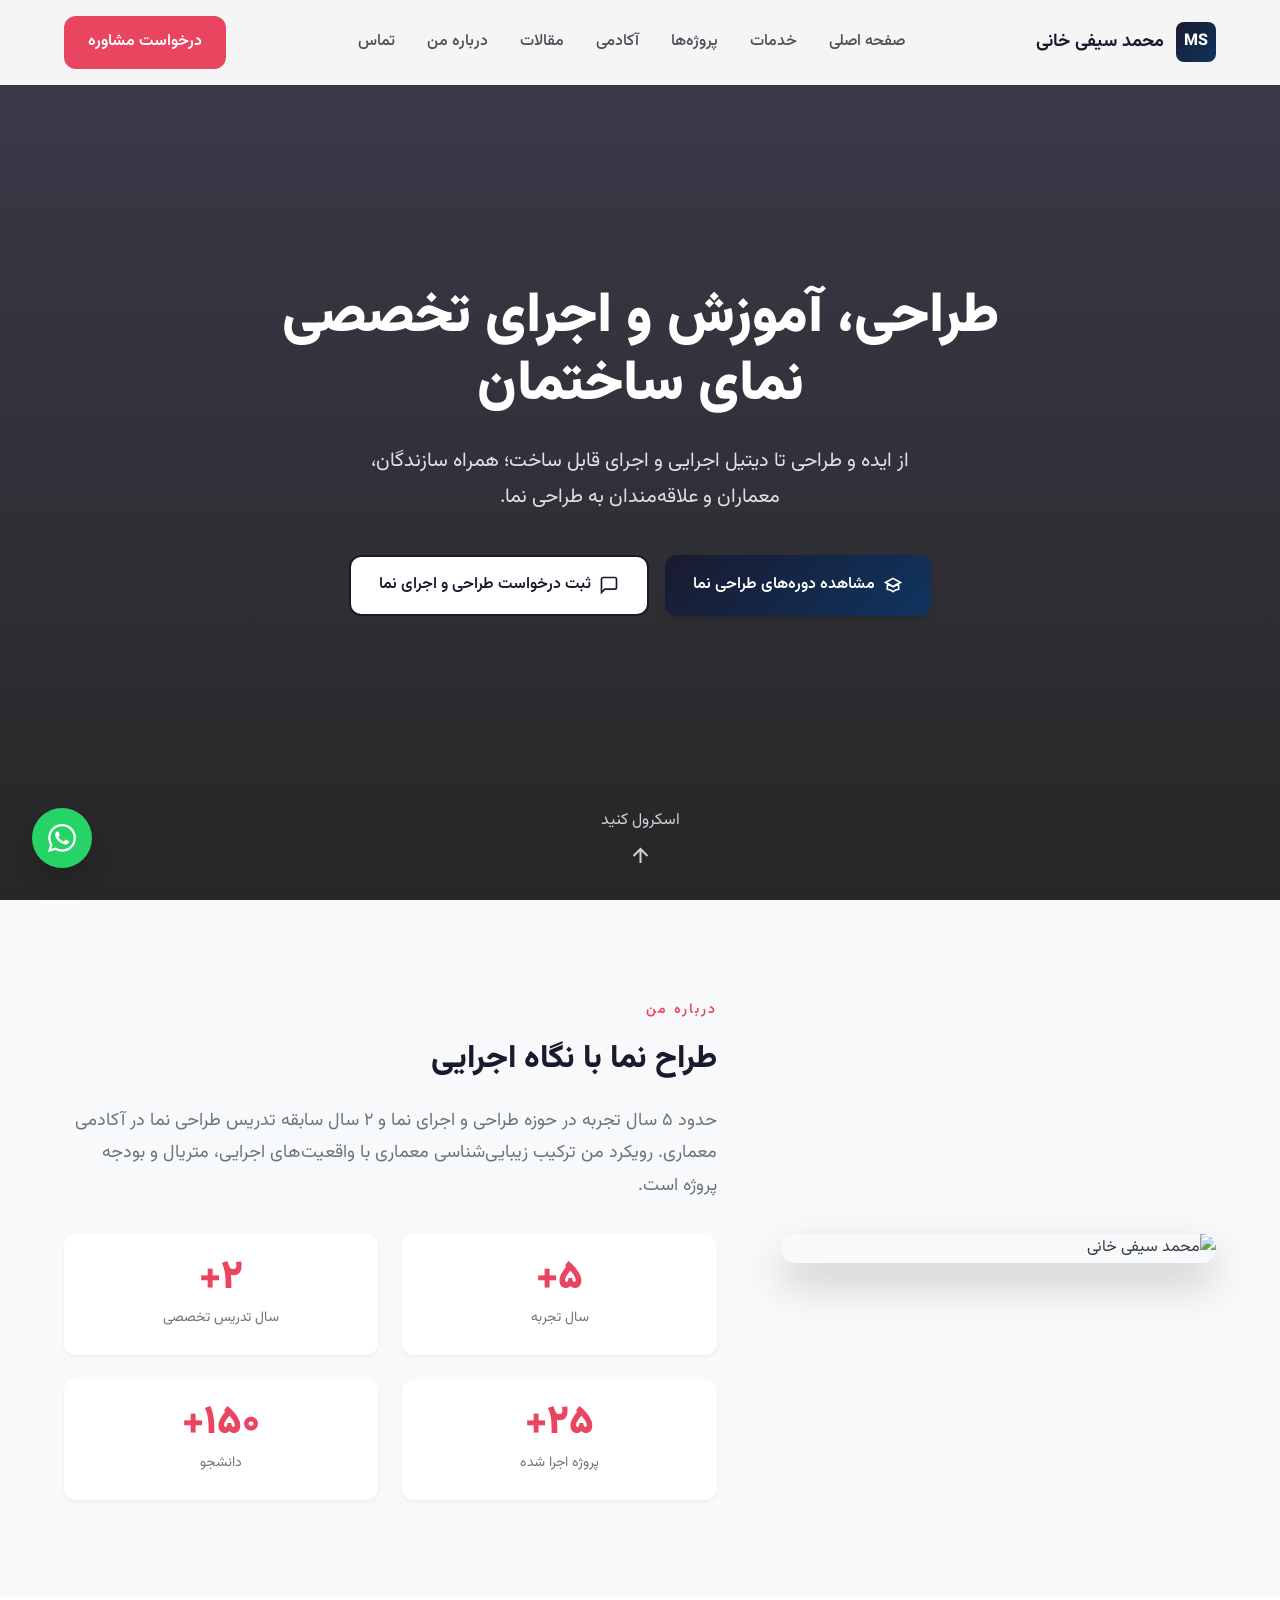
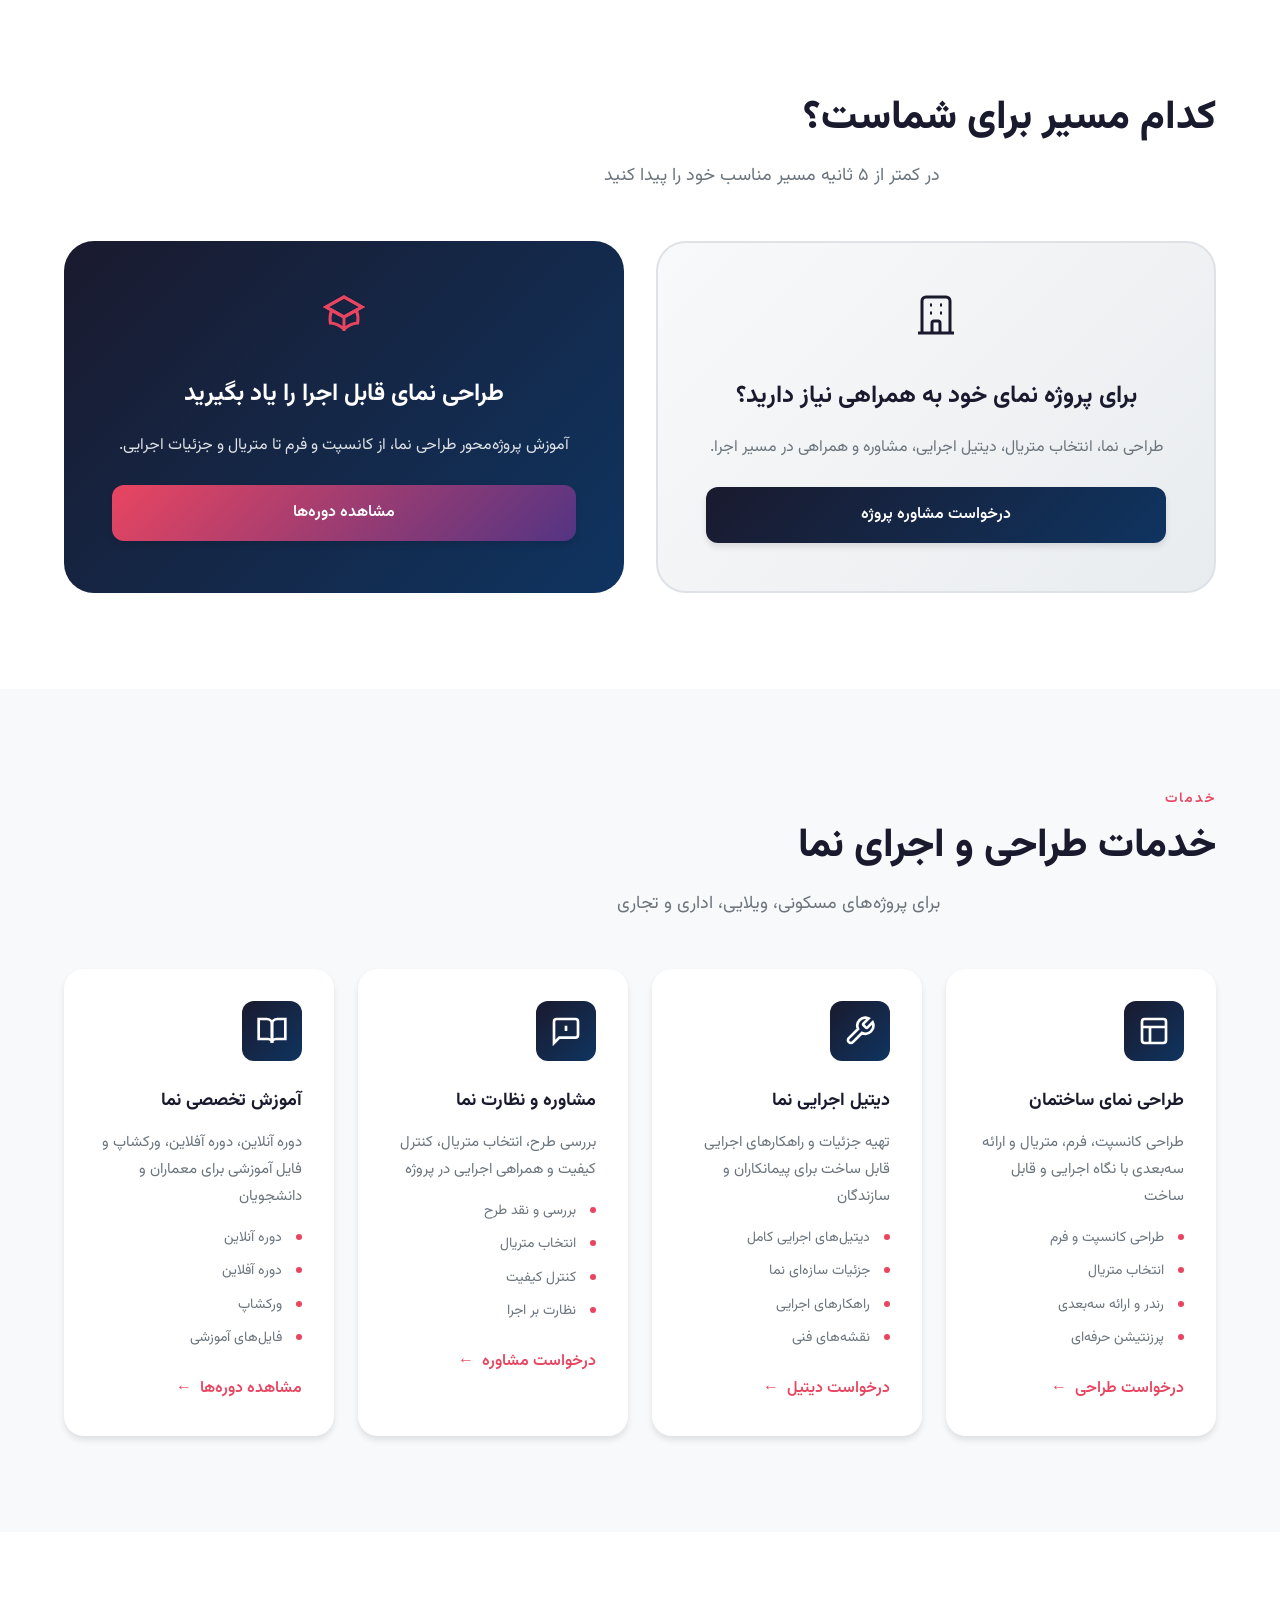
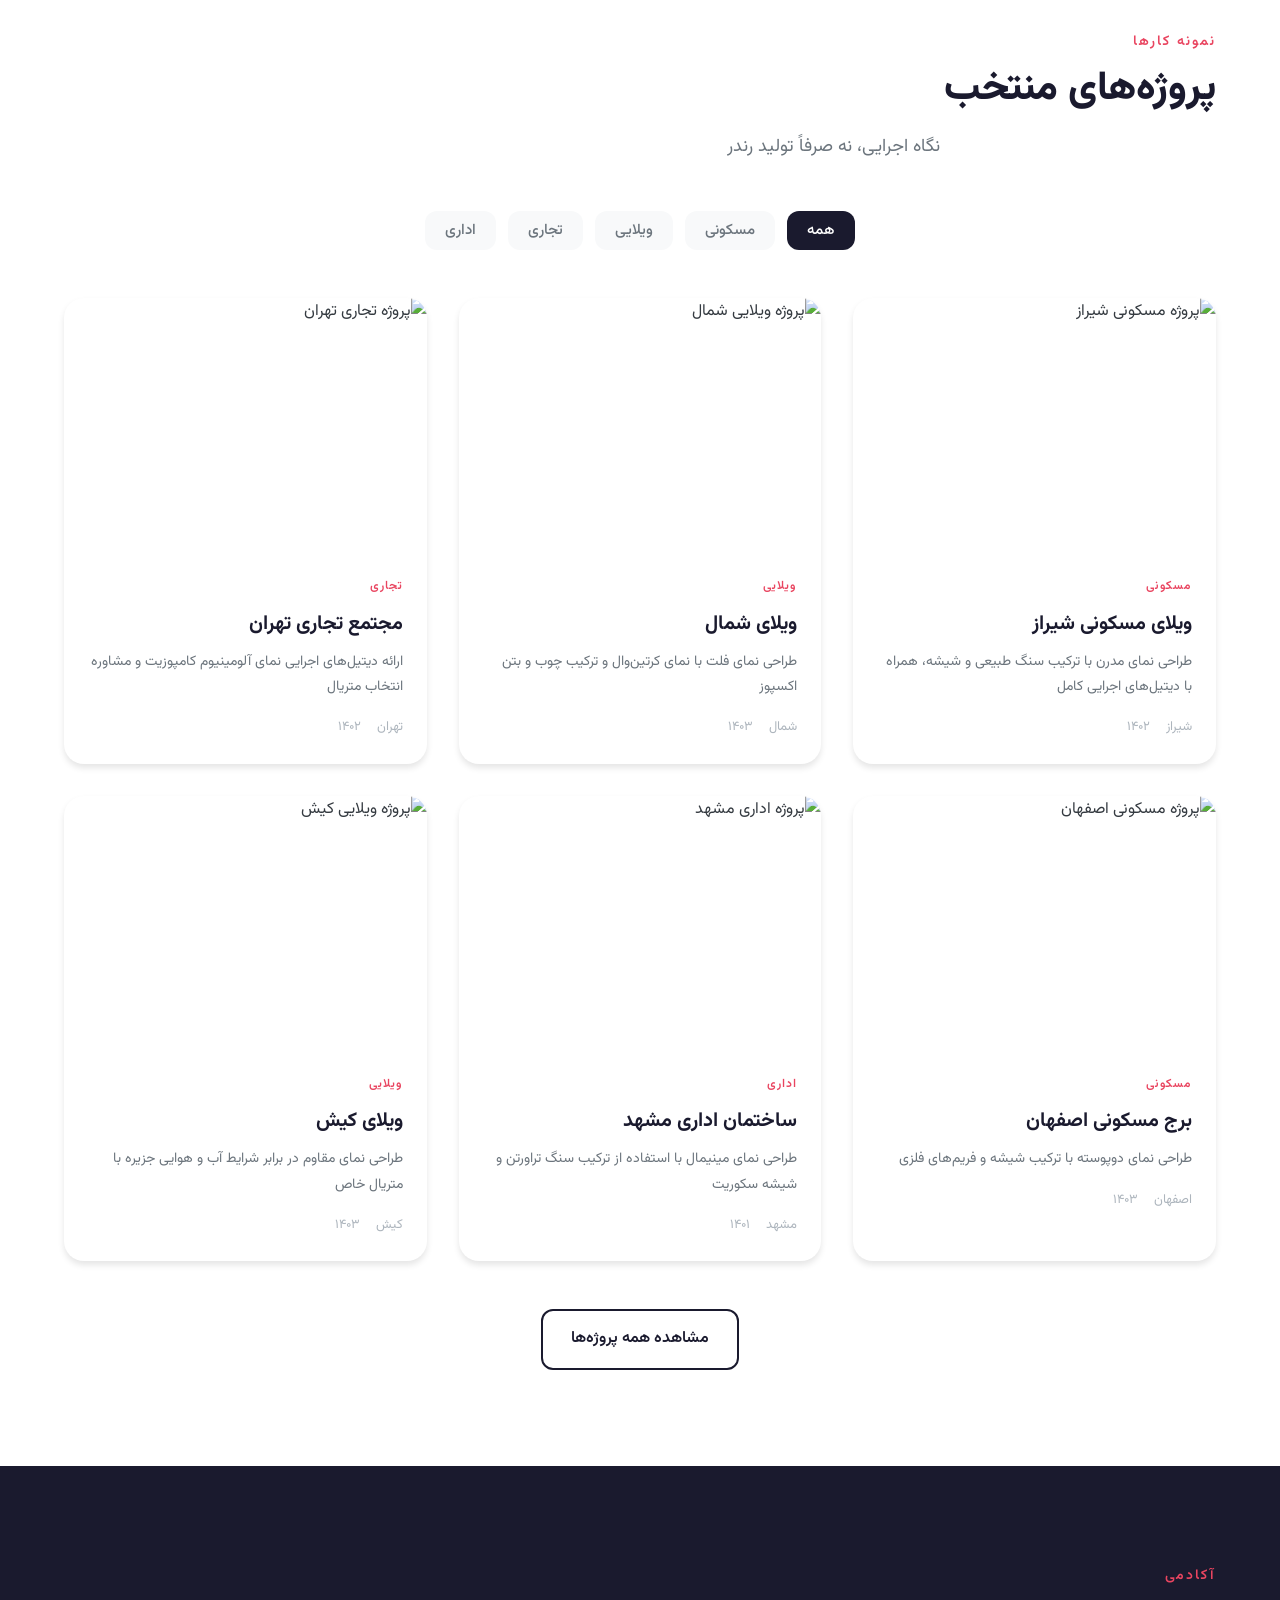
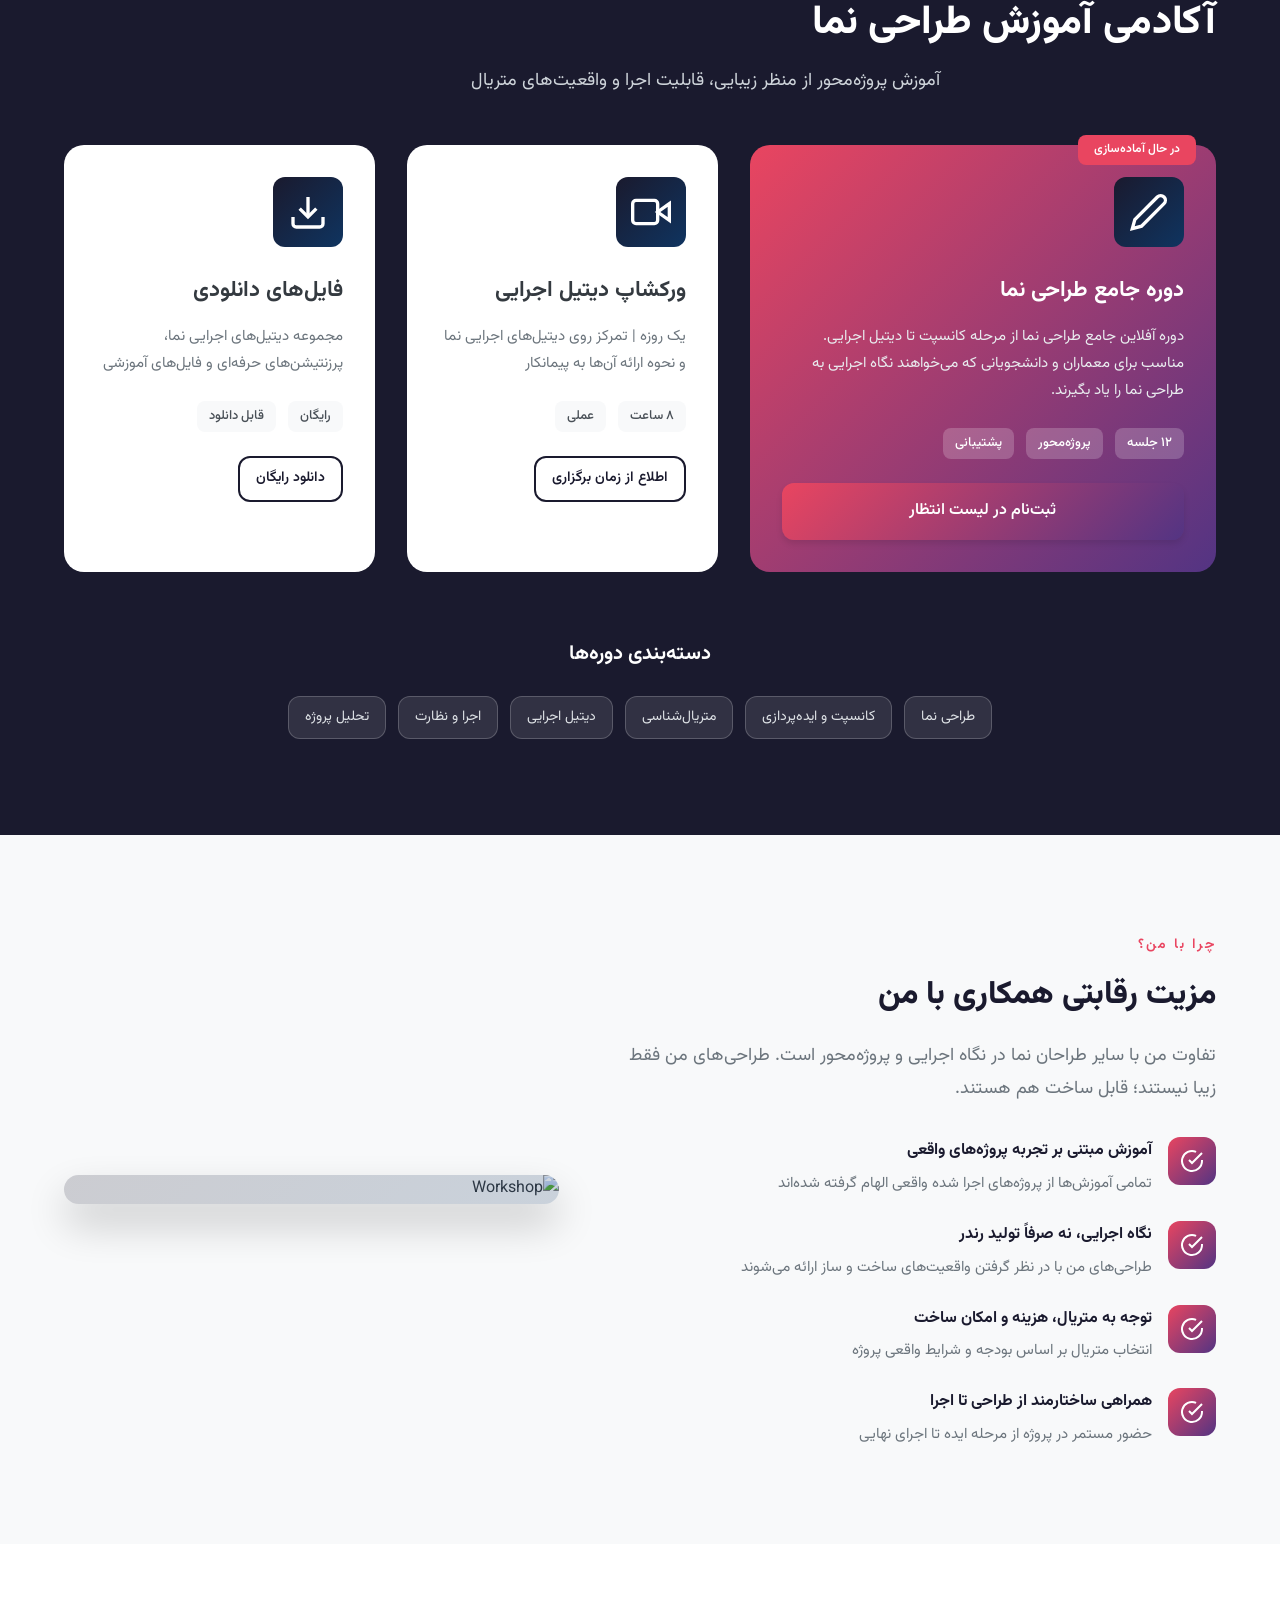
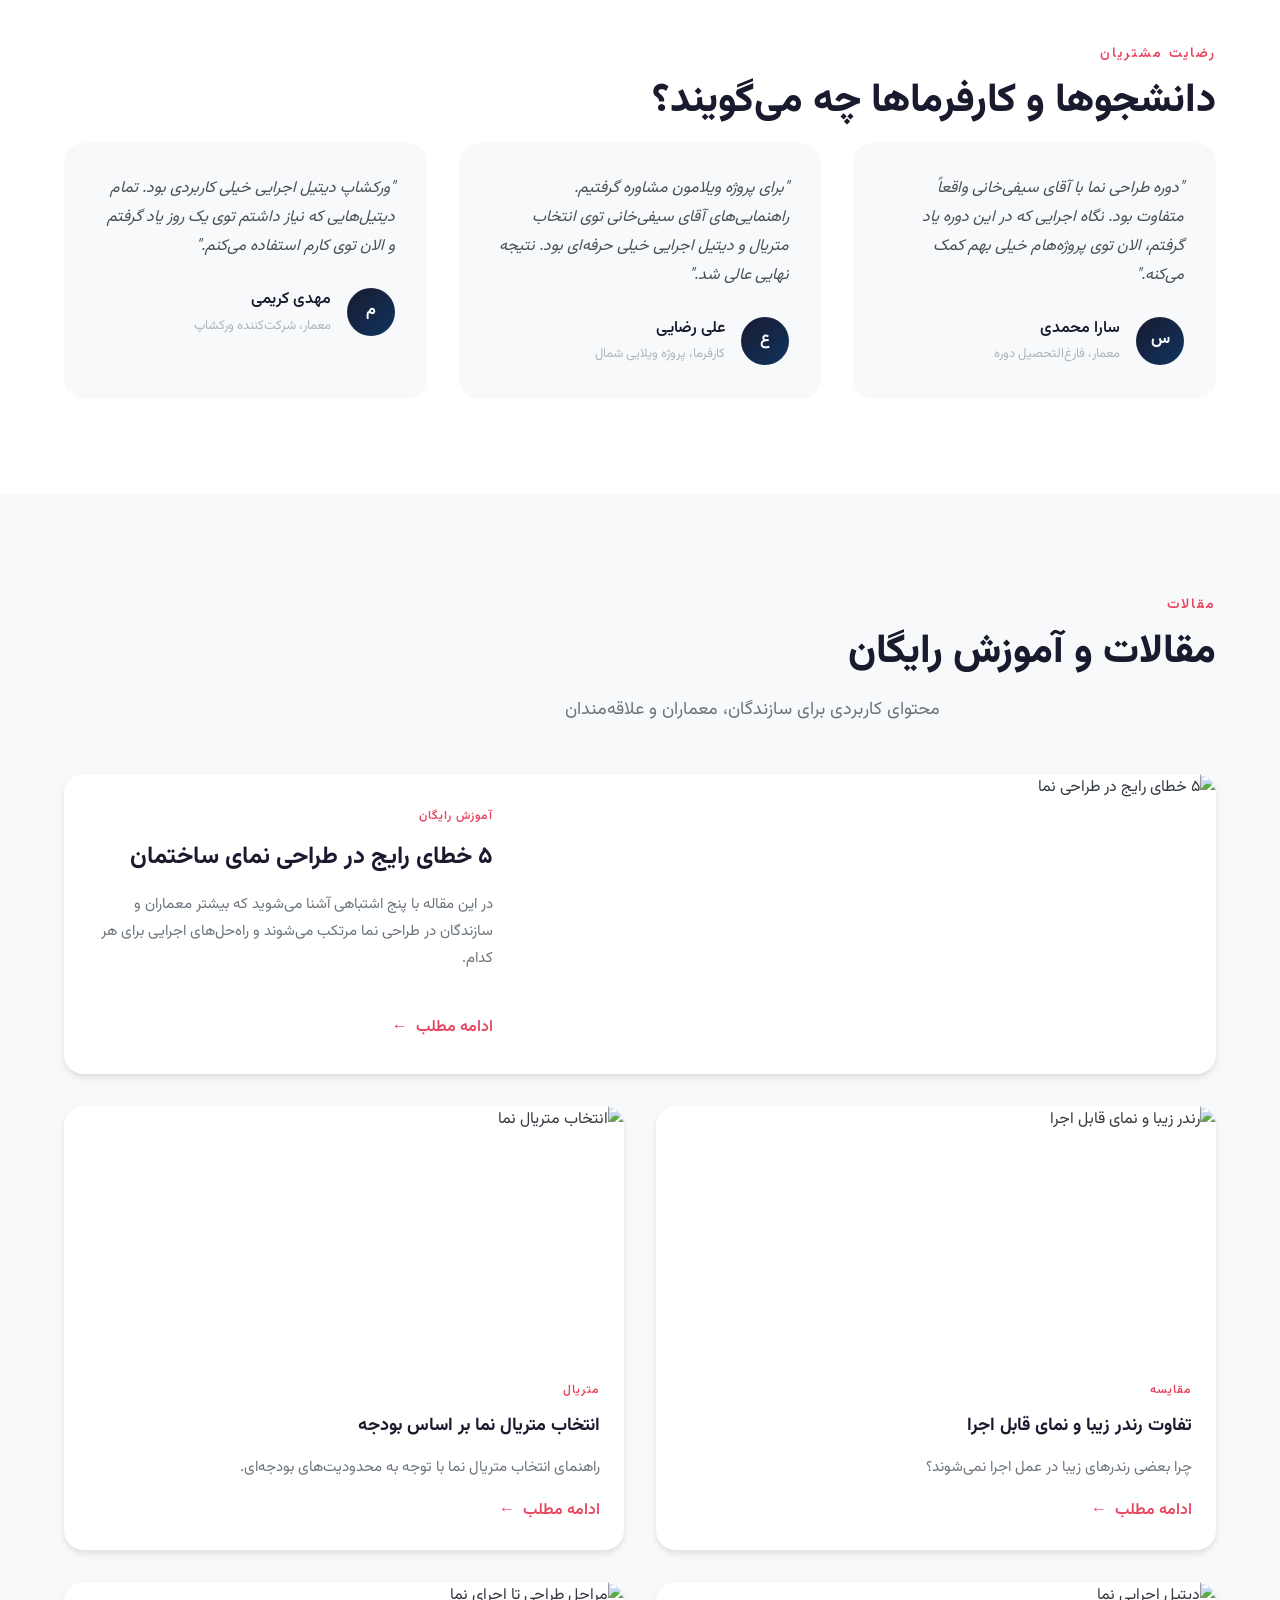
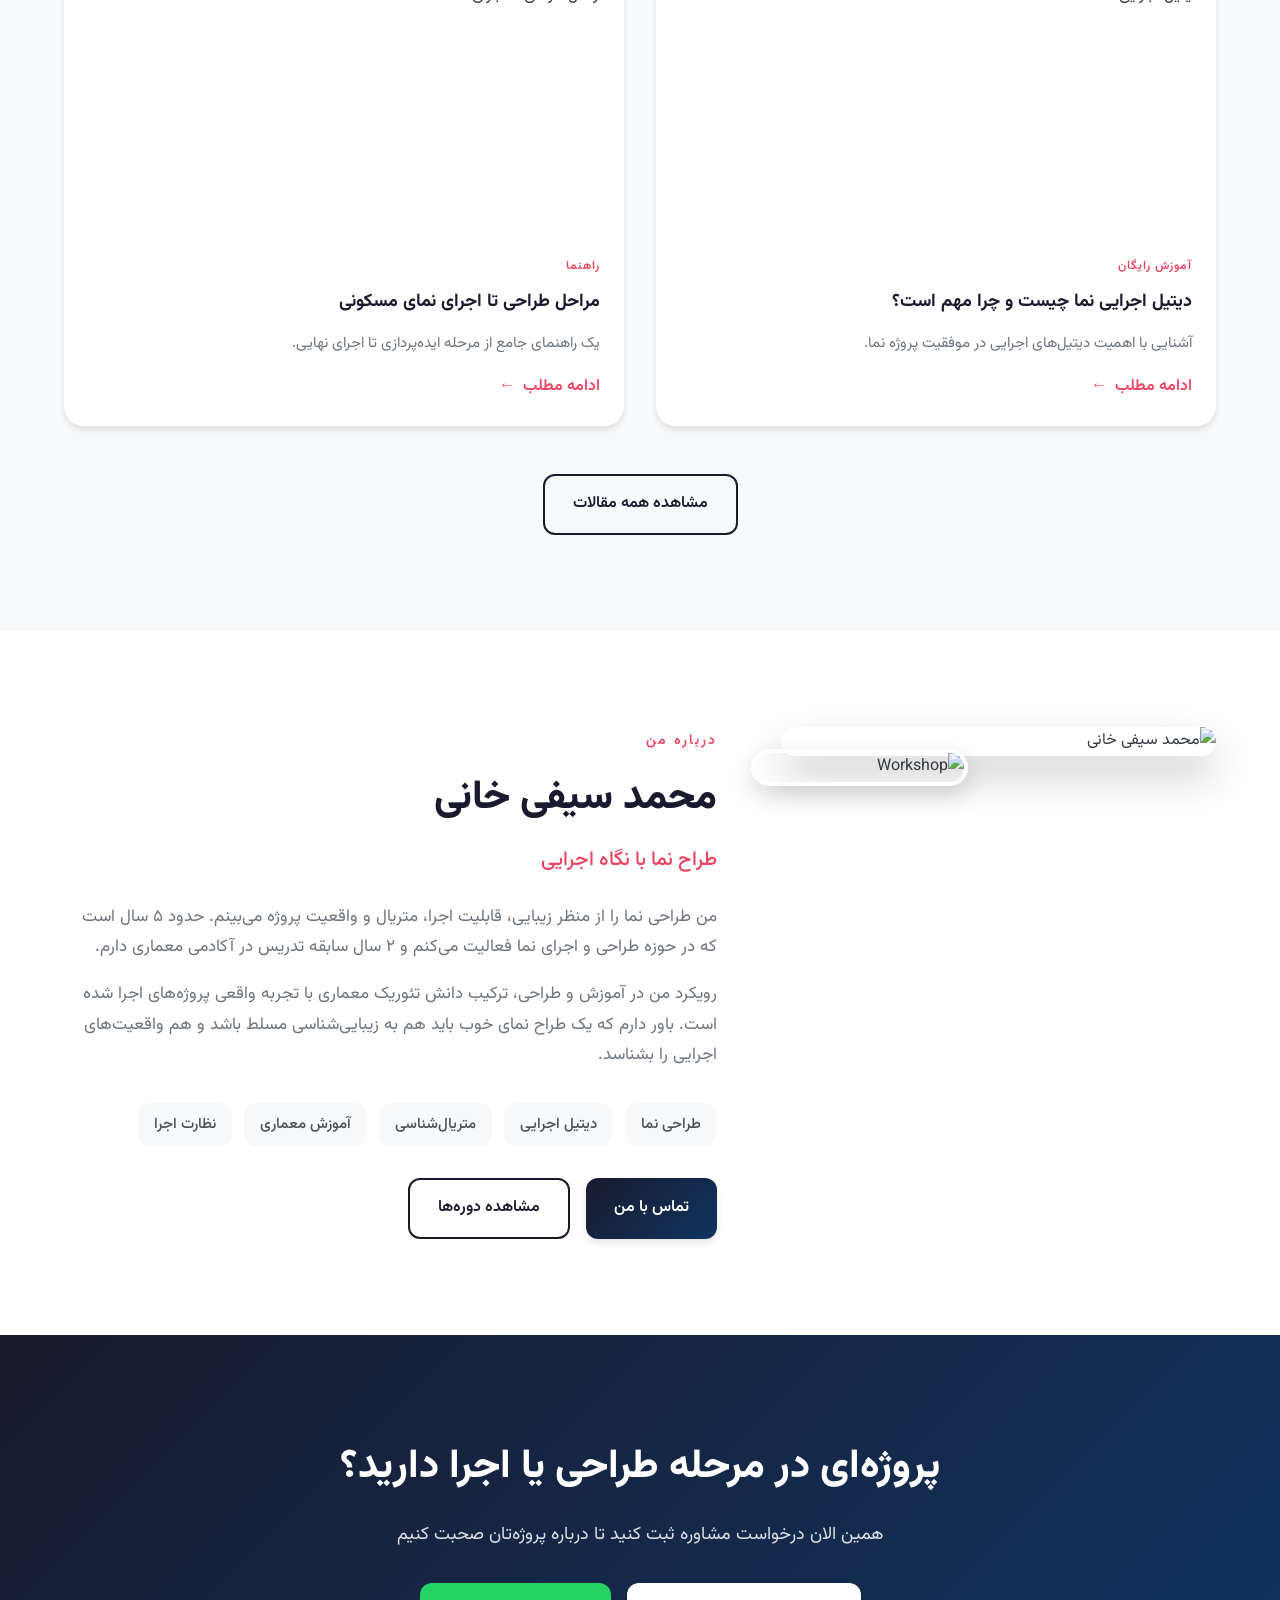
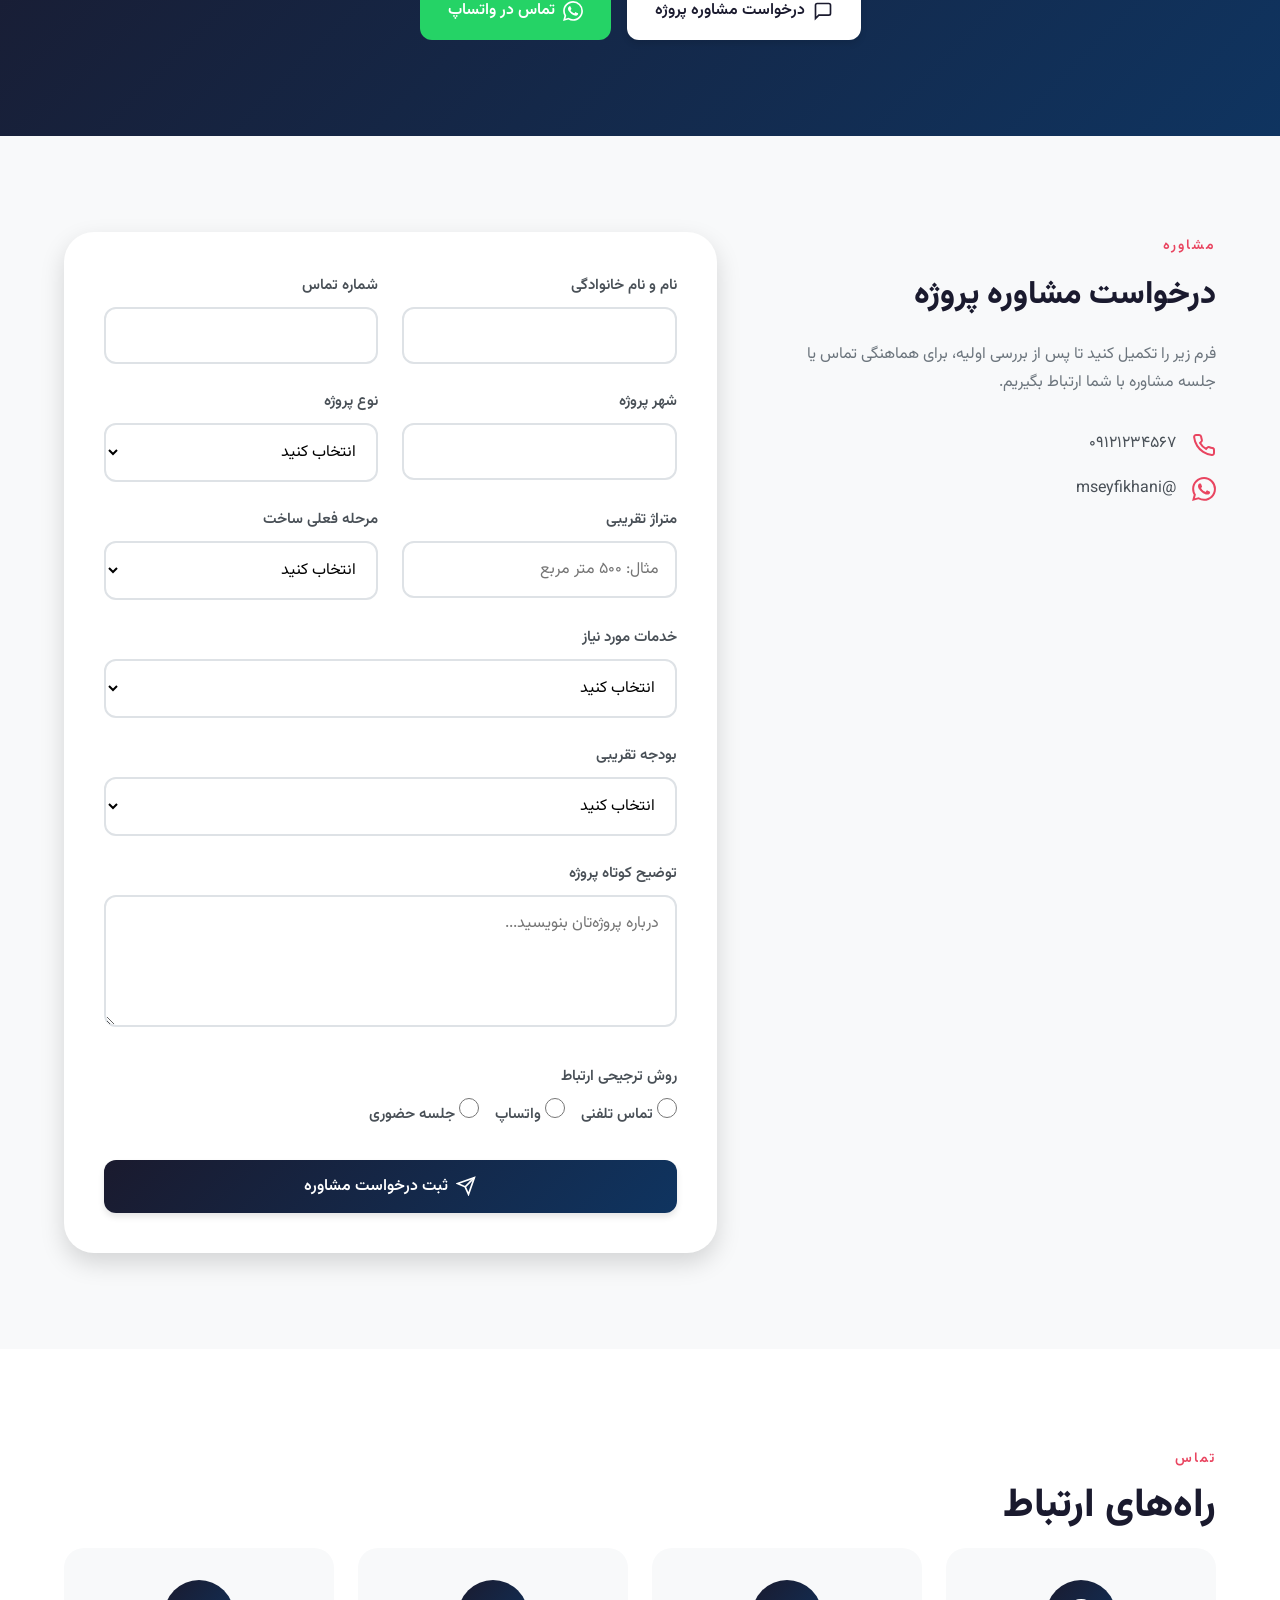
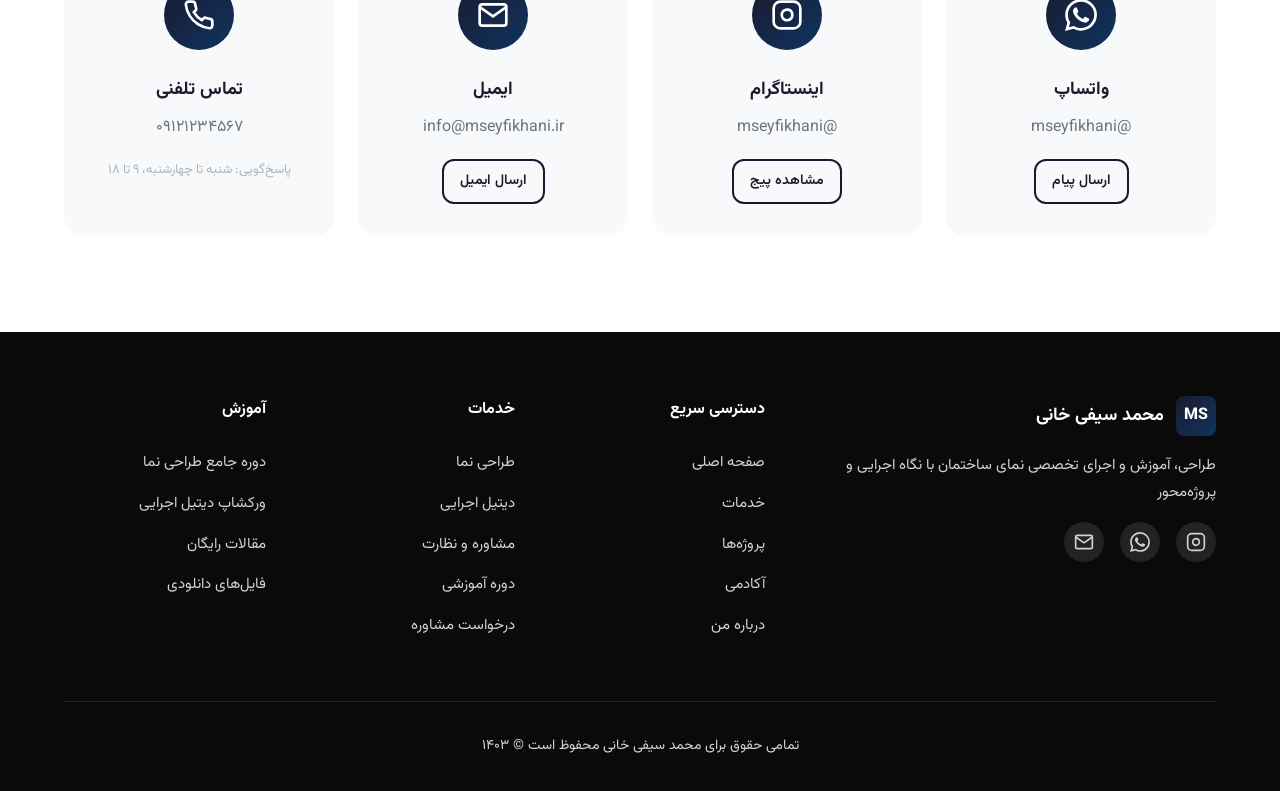
==== index.html @ 4f289faa "Initial commit: Professional architecture website for Mohammad Seyfikhani Features: - RTL Persian de" ====
<!DOCTYPE html>
<html lang="fa" dir="rtl">
<head>
    <meta charset="UTF-8">
    <meta name="viewport" content="width=device-width, initial-scale=1.0">
    <title>محمد سیفی خانی | طراحی، آموزش و اجرای تخصصی نمای ساختمان</title>
    <meta name="description" content="طراحی نما، آموزش تخصصی و مشاوره معماری. ۵ سال تجربه در طراحی و اجرای نما، ۲ سال تدریس در آکادمی معماری.">
    <link rel="preconnect" href="https://fonts.googleapis.com">
    <link rel="preconnect" href="https://fonts.gstatic.com" crossorigin>
    <link href="https://fonts.googleapis.com/css2?family=Vazirmatn:wght@300;400;500;600;700;800;900&display=swap" rel="stylesheet">
    <link rel="stylesheet" href="styles.css">
</head>
<body>
    <!-- Navigation -->
    <nav class="navbar" id="navbar">
        <div class="nav-container">
            <a href="#home" class="logo">
                <span class="logo-text">MS</span>
                <span class="logo-full">محمد سیفی خانی</span>
            </a>
            <button class="mobile-menu-btn" id="mobileMenuBtn" aria-label="منو">
                <span></span>
                <span></span>
                <span></span>
            </button>
            <ul class="nav-links" id="navLinks">
                <li><a href="#home">صفحه اصلی</a></li>
                <li><a href="#services">خدمات</a></li>
                <li><a href="#projects">پروژه‌ها</a></li>
                <li><a href="#academy">آکادمی</a></li>
                <li><a href="#articles">مقالات</a></li>
                <li><a href="#about">درباره من</a></li>
                <li><a href="#contact">تماس</a></li>
            </ul>
            <a href="#consultation" class="nav-cta-btn">درخواست مشاوره</a>
        </div>
    </nav>

    <!-- Hero Section -->
    <section class="hero" id="home">
        <div class="hero-overlay"></div>
        <div class="hero-content">
            <h1 class="hero-title">طراحی، آموزش و اجرای تخصصی نمای ساختمان</h1>
            <p class="hero-subtitle">از ایده و طراحی تا دیتیل اجرایی و اجرای قابل ساخت؛ همراه سازندگان، معماران و علاقه‌مندان به طراحی نما.</p>
            <div class="hero-buttons">
                <a href="#academy" class="btn btn-primary">
                    <svg width="20" height="20" viewBox="0 0 24 24" fill="none" stroke="currentColor" stroke-width="2">
                        <path d="M12 14l9-5-9-5-9 5 9 5z"></path>
                        <path d="M12 14l6.16-3.422a12.083 12.083 0 01.665 6.479A11.952 11.952 0 0012 20.055a11.952 11.952 0 00-6.824-2.998 12.078 12.078 0 01.665-6.479L12 14z"></path>
                    </svg>
                    مشاهده دوره‌های طراحی نما
                </a>
                <a href="#consultation" class="btn btn-secondary">
                    <svg width="20" height="20" viewBox="0 0 24 24" fill="none" stroke="currentColor" stroke-width="2">
                        <path d="M21 15a2 2 0 01-2 2H7l-4 4V5a2 2 0 012-2h14a2 2 0 012 2v10z"></path>
                    </svg>
                    ثبت درخواست طراحی و اجرای نما
                </a>
            </div>
        </div>
        <div class="hero-scroll">
            <span>اسکرول کنید</span>
            <svg width="24" height="24" viewBox="0 0 24 24" fill="none" stroke="currentColor" stroke-width="2">
                <path d="M12 5v14M19 12l-7 7-7-7"/>
            </svg>
        </div>
    </section>

    <!-- About Intro Section -->
    <section class="about-intro">
        <div class="container">
            <div class="about-intro-grid">
                <div class="about-intro-image">
                    <img src="https://images.unsplash.com/photo-1507003211169-0a1dd7228f2d?w=600&h=800&fit=crop" alt="محمد سیفی خانی">
                    <div class="about-intro-image-border"></div>
                </div>
                <div class="about-intro-content">
                    <span class="section-label">درباره من</span>
                    <h2>طراح نما با نگاه اجرایی</h2>
                    <p>حدود ۵ سال تجربه در حوزه طراحی و اجرای نما و ۲ سال سابقه تدریس طراحی نما در آکادمی معماری. رویکرد من ترکیب زیبایی‌شناسی معماری با واقعیت‌های اجرایی، متریال و بودجه پروژه است.</p>
                    <div class="stats-grid">
                        <div class="stat-item">
                            <span class="stat-number" data-count="5">۵</span>
                            <span class="stat-label">سال تجربه</span>
                        </div>
                        <div class="stat-item">
                            <span class="stat-number" data-count="2">۲</span>
                            <span class="stat-label">سال تدریس تخصصی</span>
                        </div>
                        <div class="stat-item">
                            <span class="stat-number" data-count="25">۲۵</span>
                            <span class="stat-label">پروژه اجرا شده</span>
                        </div>
                        <div class="stat-item">
                            <span class="stat-number" data-count="150">۱۵۰</span>
                            <span class="stat-label">دانشجو</span>
                        </div>
                    </div>
                </div>
            </div>
        </div>
    </section>

    <!-- Path Selection Section -->
    <section class="path-selection">
        <div class="container">
            <h2 class="section-title">کدام مسیر برای شماست؟</h2>
            <p class="section-subtitle">در کمتر از ۵ ثانیه مسیر مناسب خود را پیدا کنید</p>
            <div class="path-cards">
                <div class="path-card path-client">
                    <div class="path-card-icon">
                        <svg width="48" height="48" viewBox="0 0 24 24" fill="none" stroke="currentColor" stroke-width="1.5">
                            <path d="M19 21V5a2 2 0 00-2-2H7a2 2 0 00-2 2v16m14 0h2m-2 0h-5m-9 0H3m2 0h5M9 7h1m-1 4h1m4-4h1m-1 4h1m-5 10v-5a1 1 0 011-1h2a1 1 0 011 1v5m-4 0h4"></path>
                        </svg>
                    </div>
                    <h3>برای پروژه نمای خود به همراهی نیاز دارید؟</h3>
                    <p>طراحی نما، انتخاب متریال، دیتیل اجرایی، مشاوره و همراهی در مسیر اجرا.</p>
                    <a href="#consultation" class="btn btn-primary btn-full">درخواست مشاوره پروژه</a>
                </div>
                <div class="path-card path-student">
                    <div class="path-card-icon">
                        <svg width="48" height="48" viewBox="0 0 24 24" fill="none" stroke="currentColor" stroke-width="1.5">
                            <path d="M12 14l9-5-9-5-9 5 9 5z"></path>
                            <path d="M12 14l6.16-3.422a12.083 12.083 0 01.665 6.479A11.952 11.952 0 0012 20.055a11.952 11.952 0 00-6.824-2.998 12.078 12.078 0 01.665-6.479L12 14z"></path>
                            <path d="M12 14l9-5-9-5-9 5 9 5z"></path>
                            <path d="M12 14v7"></path>
                        </svg>
                    </div>
                    <h3>طراحی نمای قابل اجرا را یاد بگیرید</h3>
                    <p>آموزش پروژه‌محور طراحی نما، از کانسپت و فرم تا متریال و جزئیات اجرایی.</p>
                    <a href="#academy" class="btn btn-accent btn-full">مشاهده دوره‌ها</a>
                </div>
            </div>
        </div>
    </section>

    <!-- Services Section -->
    <section class="services" id="services">
        <div class="container">
            <span class="section-label">خدمات</span>
            <h2 class="section-title">خدمات طراحی و اجرای نما</h2>
            <p class="section-subtitle">برای پروژه‌های مسکونی، ویلایی، اداری و تجاری</p>
            <div class="services-grid">
                <div class="service-card">
                    <div class="service-icon">
                        <svg width="32" height="32" viewBox="0 0 24 24" fill="none" stroke="currentColor" stroke-width="2">
                            <rect x="3" y="3" width="18" height="18" rx="2" ry="2"></rect>
                            <path d="M3 9h18"></path>
                            <path d="M9 21V9"></path>
                        </svg>
                    </div>
                    <h3>طراحی نمای ساختمان</h3>
                    <p>طراحی کانسپت، فرم، متریال و ارائه سه‌بعدی با نگاه اجرایی و قابل ساخت</p>
                    <ul class="service-features">
                        <li>طراحی کانسپت و فرم</li>
                        <li>انتخاب متریال</li>
                        <li>رندر و ارائه سه‌بعدی</li>
                        <li>پرزنتیشن حرفه‌ای</li>
                    </ul>
                    <a href="#consultation" class="service-link">درخواست طراحی</a>
                </div>
                <div class="service-card">
                    <div class="service-icon">
                        <svg width="32" height="32" viewBox="0 0 24 24" fill="none" stroke="currentColor" stroke-width="2">
                            <path d="M14.7 6.3a1 1 0 000 1.4l1.6 1.6a1 1 0 001.4 0l3.77-3.77a6 6 0 01-7.94 7.94l-6.91 6.91a2.12 2.12 0 01-3-3l6.91-6.91a6 6 0 017.94-7.94l-3.76 3.76z"></path>
                        </svg>
                    </div>
                    <h3>دیتیل اجرایی نما</h3>
                    <p>تهیه جزئیات و راهکارهای اجرایی قابل ساخت برای پیمانکاران و سازندگان</p>
                    <ul class="service-features">
                        <li>دیتیل‌های اجرایی کامل</li>
                        <li>جزئیات سازه‌ای نما</li>
                        <li>راهکارهای اجرایی</li>
                        <li>نقشه‌های فنی</li>
                    </ul>
                    <a href="#consultation" class="service-link">درخواست دیتیل</a>
                </div>
                <div class="service-card">
                    <div class="service-icon">
                        <svg width="32" height="32" viewBox="0 0 24 24" fill="none" stroke="currentColor" stroke-width="2">
                            <path d="M21 15a2 2 0 01-2 2H7l-4 4V5a2 2 0 012-2h14a2 2 0 012 2v10z"></path>
                            <path d="M12 8v4m0 4h.01"></path>
                        </svg>
                    </div>
                    <h3>مشاوره و نظارت نما</h3>
                    <p>بررسی طرح، انتخاب متریال، کنترل کیفیت و همراهی اجرایی در پروژه</p>
                    <ul class="service-features">
                        <li>بررسی و نقد طرح</li>
                        <li>انتخاب متریال</li>
                        <li>کنترل کیفیت</li>
                        <li>نظارت بر اجرا</li>
                    </ul>
                    <a href="#consultation" class="service-link">درخواست مشاوره</a>
                </div>
                <div class="service-card">
                    <div class="service-icon">
                        <svg width="32" height="32" viewBox="0 0 24 24" fill="none" stroke="currentColor" stroke-width="2">
                            <path d="M2 3h6a4 4 0 014 4v14a3 3 0 00-3-3H2z"></path>
                            <path d="M22 3h-6a4 4 0 00-4 4v14a3 3 0 013-3h7z"></path>
                        </svg>
                    </div>
                    <h3>آموزش تخصصی نما</h3>
                    <p>دوره آنلاین، دوره آفلاین، ورکشاپ و فایل آموزشی برای معماران و دانشجویان</p>
                    <ul class="service-features">
                        <li>دوره آنلاین</li>
                        <li>دوره آفلاین</li>
                        <li>ورکشاپ</li>
                        <li>فایل‌های آموزشی</li>
                    </ul>
                    <a href="#academy" class="service-link">مشاهده دوره‌ها</a>
                </div>
            </div>
        </div>
    </section>

    <!-- Projects Section -->
    <section class="projects" id="projects">
        <div class="container">
            <span class="section-label">نمونه کارها</span>
            <h2 class="section-title">پروژه‌های منتخب</h2>
            <p class="section-subtitle">نگاه اجرایی، نه صرفاً تولید رندر</p>
            <div class="projects-filter">
                <button class="filter-btn active" data-filter="all">همه</button>
                <button class="filter-btn" data-filter="residential">مسکونی</button>
                <button class="filter-btn" data-filter="villa">ویلایی</button>
                <button class="filter-btn" data-filter="commercial">تجاری</button>
                <button class="filter-btn" data-filter="office">اداری</button>
            </div>
            <div class="projects-grid">
                <div class="project-card" data-category="residential">
                    <div class="project-image">
                        <img src="https://images.unsplash.com/photo-1600596542815-ffad4c1539a9?w=800&h=600&fit=crop" alt="پروژه مسکونی شیراز">
                        <div class="project-overlay">
                            <span class="project-role">طراحی و نظارت</span>
                        </div>
                    </div>
                    <div class="project-info">
                        <span class="project-type">مسکونی</span>
                        <h3>ویلای مسکونی شیراز</h3>
                        <p>طراحی نمای مدرن با ترکیب سنگ طبیعی و شیشه، همراه با دیتیل‌های اجرایی کامل</p>
                        <div class="project-meta">
                            <span>شیراز</span>
                            <span>۱۴۰۲</span>
                        </div>
                    </div>
                </div>
                <div class="project-card" data-category="villa">
                    <div class="project-image">
                        <img src="https://images.unsplash.com/photo-1613490493576-7fde63acd811?w=800&h=600&fit=crop" alt="پروژه ویلایی شمال">
                        <div class="project-overlay">
                            <span class="project-role">طراحی و اجرا</span>
                        </div>
                    </div>
                    <div class="project-info">
                        <span class="project-type">ویلایی</span>
                        <h3>ویلای شمال</h3>
                        <p>طراحی نمای فلت با نمای کرتین‌وال و ترکیب چوب و بتن اکسپوز</p>
                        <div class="project-meta">
                            <span>شمال</span>
                            <span>۱۴۰۳</span>
                        </div>
                    </div>
                </div>
                <div class="project-card" data-category="commercial">
                    <div class="project-image">
                        <img src="https://images.unsplash.com/photo-1486406146926-c627a92ad1ab?w=800&h=600&fit=crop" alt="پروژه تجاری تهران">
                        <div class="project-overlay">
                            <span class="project-role">مشاوره و دیتیل</span>
                        </div>
                    </div>
                    <div class="project-info">
                        <span class="project-type">تجاری</span>
                        <h3>مجتمع تجاری تهران</h3>
                        <p>ارائه دیتیل‌های اجرایی نمای آلومینیوم کامپوزیت و مشاوره انتخاب متریال</p>
                        <div class="project-meta">
                            <span>تهران</span>
                            <span>۱۴۰۲</span>
                        </div>
                    </div>
                </div>
                <div class="project-card" data-category="residential">
                    <div class="project-image">
                        <img src="https://images.unsplash.com/photo-1600585154340-be6161a56a0c?w=800&h=600&fit=crop" alt="پروژه مسکونی اصفهان">
                        <div class="project-overlay">
                            <span class="project-role">طراحی</span>
                        </div>
                    </div>
                    <div class="project-info">
                        <span class="project-type">مسکونی</span>
                        <h3>برج مسکونی اصفهان</h3>
                        <p>طراحی نمای دوپوسته با ترکیب شیشه و فریم‌های فلزی</p>
                        <div class="project-meta">
                            <span>اصفهان</span>
                            <span>۱۴۰۳</span>
                        </div>
                    </div>
                </div>
                <div class="project-card" data-category="office">
                    <div class="project-image">
                        <img src="https://images.unsplash.com/photo-1497366216548-37526070297c?w=800&h=600&fit=crop" alt="پروژه اداری مشهد">
                        <div class="project-overlay">
                            <span class="project-role">طراحی و نظارت</span>
                        </div>
                    </div>
                    <div class="project-info">
                        <span class="project-type">اداری</span>
                        <h3>ساختمان اداری مشهد</h3>
                        <p>طراحی نمای مینیمال با استفاده از ترکیب سنگ تراورتن و شیشه سکوریت</p>
                        <div class="project-meta">
                            <span>مشهد</span>
                            <span>۱۴۰۱</span>
                        </div>
                    </div>
                </div>
                <div class="project-card" data-category="villa">
                    <div class="project-image">
                        <img src="https://images.unsplash.com/photo-1600607687939-ce8a6c25118c?w=800&h=600&fit=crop" alt="پروژه ویلایی کیش">
                        <div class="project-overlay">
                            <span class="project-role">طراحی و اجرا</span>
                        </div>
                    </div>
                    <div class="project-info">
                        <span class="project-type">ویلایی</span>
                        <h3>ویلای کیش</h3>
                        <p>طراحی نمای مقاوم در برابر شرایط آب و هوایی جزیره با متریال خاص</p>
                        <div class="project-meta">
                            <span>کیش</span>
                            <span>۱۴۰۳</span>
                        </div>
                    </div>
                </div>
            </div>
            <div class="projects-cta">
                <a href="#consultation" class="btn btn-outline">مشاهده همه پروژه‌ها</a>
            </div>
        </div>
    </section>

    <!-- Academy Section -->
    <section class="academy" id="academy">
        <div class="container">
            <span class="section-label">آکادمی</span>
            <h2 class="section-title">آکادمی آموزش طراحی نما</h2>
            <p class="section-subtitle">آموزش پروژه‌محور از منظر زیبایی، قابلیت اجرا و واقعیت‌های متریال</p>
            <div class="academy-grid">
                <div class="course-card course-featured">
                    <div class="course-badge">در حال آماده‌سازی</div>
                    <div class="course-icon">
                        <svg width="40" height="40" viewBox="0 0 24 24" fill="none" stroke="currentColor" stroke-width="2">
                            <path d="M17 3a2.828 2.828 0 114 4L7.5 20.5 2 22l1.5-5.5L17 3z"></path>
                        </svg>
                    </div>
                    <h3>دوره جامع طراحی نما</h3>
                    <p class="course-description">دوره آفلاین جامع طراحی نما از مرحله کانسپت تا دیتیل اجرایی. مناسب برای معماران و دانشجویانی که می‌خواهند نگاه اجرایی به طراحی نما را یاد بگیرند.</p>
                    <div class="course-features">
                        <span>۱۲ جلسه</span>
                        <span>پروژه‌محور</span>
                        <span>پشتیبانی</span>
                    </div>
                    <div class="course-action">
                        <a href="#consultation" class="btn btn-accent btn-full">ثبت‌نام در لیست انتظار</a>
                    </div>
                </div>
                <div class="course-card">
                    <div class="course-icon">
                        <svg width="40" height="40" viewBox="0 0 24 24" fill="none" stroke="currentColor" stroke-width="2">
                            <polygon points="23 7 16 12 23 17 23 7"></polygon>
                            <rect x="1" y="5" width="15" height="14" rx="2" ry="2"></rect>
                        </svg>
                    </div>
                    <h3>ورکشاپ دیتیل اجرایی</h3>
                    <p class="course-description">یک روزه | تمرکز روی دیتیل‌های اجرایی نما و نحوه ارائه آن‌ها به پیمانکار</p>
                    <div class="course-features">
                        <span>۸ ساعت</span>
                        <span>عملی</span>
                    </div>
                    <div class="course-action">
                        <a href="#contact" class="btn btn-outline btn-sm">اطلاع از زمان برگزاری</a>
                    </div>
                </div>
                <div class="course-card">
                    <div class="course-icon">
                        <svg width="40" height="40" viewBox="0 0 24 24" fill="none" stroke="currentColor" stroke-width="2">
                            <path d="M21 15v4a2 2 0 01-2 2H5a2 2 0 01-2-2v-4"></path>
                            <polyline points="7 10 12 15 17 10"></polyline>
                            <line x1="12" y1="15" x2="12" y2="3"></line>
                        </svg>
                    </div>
                    <h3>فایل‌های دانلودی</h3>
                    <p class="course-description">مجموعه دیتیل‌های اجرایی نما، پرزنتیشن‌های حرفه‌ای و فایل‌های آموزشی</p>
                    <div class="course-features">
                        <span>رایگان</span>
                        <span>قابل دانلود</span>
                    </div>
                    <div class="course-action">
                        <a href="#articles" class="btn btn-outline btn-sm">دانلود رایگان</a>
                    </div>
                </div>
            </div>
            <div class="course-categories">
                <h3>دسته‌بندی دوره‌ها</h3>
                <div class="category-tags">
                    <span class="tag">طراحی نما</span>
                    <span class="tag">کانسپت و ایده‌پردازی</span>
                    <span class="tag">متریال‌شناسی</span>
                    <span class="tag">دیتیل اجرایی</span>
                    <span class="tag">اجرا و نظارت</span>
                    <span class="tag">تحلیل پروژه</span>
                </div>
            </div>
        </div>
    </section>

    <!-- Why Section -->
    <section class="why-section">
        <div class="container">
            <div class="why-grid">
                <div class="why-content">
                    <span class="section-label-light">چرا با من؟</span>
                    <h2>مزیت رقابتی همکاری با من</h2>
                    <p class="why-intro">تفاوت من با سایر طراحان نما در نگاه اجرایی و پروژه‌محور است. طراحی‌های من فقط زیبا نیستند؛ قابل ساخت هم هستند.</p>
                    <div class="why-features">
                        <div class="why-feature">
                            <div class="why-feature-icon">
                                <svg width="24" height="24" viewBox="0 0 24 24" fill="none" stroke="currentColor" stroke-width="2">
                                    <path d="M22 11.08V12a10 10 0 11-5.93-9.14"></path>
                                    <polyline points="22 4 12 14.01 9 11.01"></polyline>
                                </svg>
                            </div>
                            <div class="why-feature-text">
                                <h4>آموزش مبتنی بر تجربه پروژه‌های واقعی</h4>
                                <p>تمامی آموزش‌ها از پروژه‌های اجرا شده واقعی الهام گرفته شده‌اند</p>
                            </div>
                        </div>
                        <div class="why-feature">
                            <div class="why-feature-icon">
                                <svg width="24" height="24" viewBox="0 0 24 24" fill="none" stroke="currentColor" stroke-width="2">
                                    <path d="M22 11.08V12a10 10 0 11-5.93-9.14"></path>
                                    <polyline points="22 4 12 14.01 9 11.01"></polyline>
                                </svg>
                            </div>
                            <div class="why-feature-text">
                                <h4>نگاه اجرایی، نه صرفاً تولید رندر</h4>
                                <p>طراحی‌های من با در نظر گرفتن واقعیت‌های ساخت و ساز ارائه می‌شوند</p>
                            </div>
                        </div>
                        <div class="why-feature">
                            <div class="why-feature-icon">
                                <svg width="24" height="24" viewBox="0 0 24 24" fill="none" stroke="currentColor" stroke-width="2">
                                    <path d="M22 11.08V12a10 10 0 11-5.93-9.14"></path>
                                    <polyline points="22 4 12 14.01 9 11.01"></polyline>
                                </svg>
                            </div>
                            <div class="why-feature-text">
                                <h4>توجه به متریال، هزینه و امکان ساخت</h4>
                                <p>انتخاب متریال بر اساس بودجه و شرایط واقعی پروژه</p>
                            </div>
                        </div>
                        <div class="why-feature">
                            <div class="why-feature-icon">
                                <svg width="24" height="24" viewBox="0 0 24 24" fill="none" stroke="currentColor" stroke-width="2">
                                    <path d="M22 11.08V12a10 10 0 11-5.93-9.14"></path>
                                    <polyline points="22 4 12 14.01 9 11.01"></polyline>
                                </svg>
                            </div>
                            <div class="why-feature-text">
                                <h4>همراهی ساختارمند از طراحی تا اجرا</h4>
                                <p>حضور مستمر در پروژه از مرحله ایده تا اجرای نهایی</p>
                            </div>
                        </div>
                    </div>
                </div>
                <div class="why-image">
                    <img src="https://images.unsplash.com/photo-1503387762-592deb58ef4e?w=600&h=800&fit=crop" alt="Workshop">
                    <div class="why-image-overlay"></div>
                </div>
            </div>
        </div>
    </section>

    <!-- Testimonials Section -->
    <section class="testimonials">
        <div class="container">
            <span class="section-label">رضایت مشتریان</span>
            <h2 class="section-title">دانشجوها و کارفرماها چه می‌گویند؟</h2>
            <div class="testimonials-grid">
                <div class="testimonial-card">
                    <div class="testimonial-content">
                        <p>"دوره طراحی نما با آقای سیفی‌خانی واقعاً متفاوت بود. نگاه اجرایی که در این دوره یاد گرفتم، الان توی پروژه‌هام خیلی بهم کمک می‌کنه."</p>
                    </div>
                    <div class="testimonial-author">
                        <div class="testimonial-avatar">س</div>
                        <div class="testimonial-info">
                            <span class="testimonial-name">سارا محمدی</span>
                            <span class="testimonial-role">معمار، فارغ‌التحصیل دوره</span>
                        </div>
                    </div>
                </div>
                <div class="testimonial-card">
                    <div class="testimonial-content">
                        <p>"برای پروژه ویلامون مشاوره گرفتیم. راهنمایی‌های آقای سیفی‌خانی توی انتخاب متریال و دیتیل اجرایی خیلی حرفه‌ای بود. نتیجه نهایی عالی شد."</p>
                    </div>
                    <div class="testimonial-author">
                        <div class="testimonial-avatar">ع</div>
                        <div class="testimonial-info">
                            <span class="testimonial-name">علی رضایی</span>
                            <span class="testimonial-role">کارفرما، پروژه ویلایی شمال</span>
                        </div>
                    </div>
                </div>
                <div class="testimonial-card">
                    <div class="testimonial-content">
                        <p>"ورکشاپ دیتیل اجرایی خیلی کاربردی بود. تمام دیتیل‌هایی که نیاز داشتم توی یک روز یاد گرفتم و الان توی کارم استفاده می‌کنم."</p>
                    </div>
                    <div class="testimonial-author">
                        <div class="testimonial-avatar">م</div>
                        <div class="testimonial-info">
                            <span class="testimonial-name">مهدی کریمی</span>
                            <span class="testimonial-role">معمار، شرکت‌کننده ورکشاپ</span>
                        </div>
                    </div>
                </div>
            </div>
        </div>
    </section>

    <!-- Articles Section -->
    <section class="articles" id="articles">
        <div class="container">
            <span class="section-label">مقالات</span>
            <h2 class="section-title">مقالات و آموزش رایگان</h2>
            <p class="section-subtitle">محتوای کاربردی برای سازندگان، معماران و علاقه‌مندان</p>
            <div class="articles-grid">
                <article class="article-card article-featured">
                    <div class="article-image">
                        <img src="https://images.unsplash.com/photo-1545324418-cc1a3fa10c00?w=800&h=500&fit=crop" alt="۵ خطای رایج در طراحی نما">
                    </div>
                    <div class="article-content">
                        <span class="article-category">آموزش رایگان</span>
                        <h3>۵ خطای رایج در طراحی نمای ساختمان</h3>
                        <p>در این مقاله با پنج اشتباهی آشنا می‌شوید که بیشتر معماران و سازندگان در طراحی نما مرتکب می‌شوند و راه‌حل‌های اجرایی برای هر کدام.</p>
                        <a href="#" class="article-link">ادامه مطلب</a>
                    </div>
                </article>
                <article class="article-card">
                    <div class="article-image">
                        <img src="https://images.unsplash.com/photo-1600585154526-990dced4db0d?w=600&h=400&fit=crop" alt="رندر زیبا و نمای قابل اجرا">
                    </div>
                    <div class="article-content">
                        <span class="article-category">مقایسه</span>
                        <h3>تفاوت رندر زیبا و نمای قابل اجرا</h3>
                        <p>چرا بعضی رندرهای زیبا در عمل اجرا نمی‌شوند؟</p>
                        <a href="#" class="article-link">ادامه مطلب</a>
                    </div>
                </article>
                <article class="article-card">
                    <div class="article-image">
                        <img src="https://images.unsplash.com/photo-1558618666-fcd25c85cd64?w=600&h=400&fit=crop" alt="انتخاب متریال نما">
                    </div>
                    <div class="article-content">
                        <span class="article-category">متریال</span>
                        <h3>انتخاب متریال نما بر اساس بودجه</h3>
                        <p>راهنمای انتخاب متریال نما با توجه به محدودیت‌های بودجه‌ای.</p>
                        <a href="#" class="article-link">ادامه مطلب</a>
                    </div>
                </article>
                <article class="article-card">
                    <div class="article-image">
                        <img src="https://images.unsplash.com/photo-1504307651254-35680f356dfd?w=600&h=400&fit=crop" alt="دیتیل اجرایی نما">
                    </div>
                    <div class="article-content">
                        <span class="article-category">آموزش رایگان</span>
                        <h3>دیتیل اجرایی نما چیست و چرا مهم است؟</h3>
                        <p>آشنایی با اهمیت دیتیل‌های اجرایی در موفقیت پروژه نما.</p>
                        <a href="#" class="article-link">ادامه مطلب</a>
                    </div>
                </article>
                <article class="article-card">
                    <div class="article-image">
                        <img src="https://images.unsplash.com/photo-1600566753190-17f0baa2a6c3?w=600&h=400&fit=crop" alt="مراحل طراحی تا اجرای نما">
                    </div>
                    <div class="article-content">
                        <span class="article-category">راهنما</span>
                        <h3>مراحل طراحی تا اجرای نمای مسکونی</h3>
                        <p>یک راهنمای جامع از مرحله ایده‌پردازی تا اجرای نهایی.</p>
                        <a href="#" class="article-link">ادامه مطلب</a>
                    </div>
                </article>
            </div>
            <div class="articles-cta">
                <a href="#" class="btn btn-outline">مشاهده همه مقالات</a>
            </div>
        </div>
    </section>

    <!-- About Section -->
    <section class="about" id="about">
        <div class="container">
            <div class="about-grid">
                <div class="about-images">
                    <div class="about-image-main">
                        <img src="https://images.unsplash.com/photo-1507003211169-0a1dd7228f2d?w=600&h=800&fit=crop" alt="محمد سیفی خانی">
                    </div>
                    <div class="about-image-secondary">
                        <img src="https://images.unsplash.com/photo-1536924940846-227afb31e2a5?w=400&h=300&fit=crop" alt="Workshop">
                    </div>
                </div>
                <div class="about-content">
                    <span class="section-label">درباره من</span>
                    <h2>محمد سیفی خانی</h2>
                    <h3>طراح نما با نگاه اجرایی</h3>
                    <p>من طراحی نما را از منظر زیبایی، قابلیت اجرا، متریال و واقعیت پروژه می‌بینم. حدود ۵ سال است که در حوزه طراحی و اجرای نما فعالیت می‌کنم و ۲ سال سابقه تدریس در آکادمی معماری دارم.</p>
                    <p>رویکرد من در آموزش و طراحی، ترکیب دانش تئوریک معماری با تجربه واقعی پروژه‌های اجرا شده است. باور دارم که یک طراح نمای خوب باید هم به زیبایی‌شناسی مسلط باشد و هم واقعیت‌های اجرایی را بشناسد.</p>
                    <div class="about-skills">
                        <div class="skill-item">
                            <span>طراحی نما</span>
                        </div>
                        <div class="skill-item">
                            <span>دیتیل اجرایی</span>
                        </div>
                        <div class="skill-item">
                            <span>متریال‌شناسی</span>
                        </div>
                        <div class="skill-item">
                            <span>آموزش معماری</span>
                        </div>
                        <div class="skill-item">
                            <span>نظارت اجرا</span>
                        </div>
                    </div>
                    <div class="about-cta">
                        <a href="#contact" class="btn btn-primary">تماس با من</a>
                        <a href="#academy" class="btn btn-outline">مشاهده دوره‌ها</a>
                    </div>
                </div>
            </div>
        </div>
    </section>

    <!-- Final CTA Section -->
    <section class="final-cta">
        <div class="container">
            <div class="final-cta-content">
                <h2>پروژه‌ای در مرحله طراحی یا اجرا دارید؟</h2>
                <p>همین الان درخواست مشاوره ثبت کنید تا درباره پروژه‌تان صحبت کنیم</p>
                <div class="final-cta-buttons">
                    <a href="#consultation" class="btn btn-white">
                        <svg width="20" height="20" viewBox="0 0 24 24" fill="none" stroke="currentColor" stroke-width="2">
                            <path d="M21 15a2 2 0 01-2 2H7l-4 4V5a2 2 0 012-2h14a2 2 0 012 2v10z"></path>
                        </svg>
                        درخواست مشاوره پروژه
                    </a>
                    <a href="https://wa.me/989123456789" class="btn btn-whatsapp" target="_blank">
                        <svg width="20" height="20" viewBox="0 0 24 24" fill="currentColor">
                            <path d="M17.472 14.382c-.297-.149-1.758-.867-2.03-.967-.273-.099-.471-.148-.67.15-.197.297-.767.966-.94 1.164-.173.199-.347.223-.644.075-.297-.15-1.255-.463-2.39-1.475-.883-.788-1.48-1.761-1.653-2.059-.173-.297-.018-.458.13-.606.134-.133.298-.347.446-.52.149-.174.198-.298.298-.497.099-.198.05-.371-.025-.52-.075-.149-.669-1.612-.916-2.207-.242-.579-.487-.5-.669-.51-.173-.008-.371-.01-.57-.01-.198 0-.52.074-.792.372-.272.297-1.04 1.016-1.04 2.479 0 1.462 1.065 2.875 1.213 3.074.149.198 2.096 3.2 5.077 4.487.709.306 1.262.489 1.694.625.712.227 1.36.195 1.871.118.571-.085 1.758-.719 2.006-1.413.248-.694.248-1.289.173-1.413-.074-.124-.272-.198-.57-.347m-5.421 7.403h-.004a9.87 9.87 0 01-5.031-1.378l-.361-.214-3.741.982.998-3.648-.235-.374a9.86 9.86 0 01-1.51-5.26c.001-5.45 4.436-9.884 9.888-9.884 2.64 0 5.122 1.03 6.988 2.898a9.825 9.825 0 012.893 6.994c-.003 5.45-4.437 9.884-9.885 9.884m8.413-18.297A11.815 11.815 0 0012.05 0C5.495 0 .16 5.335.157 11.892c0 2.096.547 4.142 1.588 5.945L.057 24l6.305-1.654a11.882 11.882 0 005.683 1.448h.005c6.554 0 11.89-5.335 11.893-11.893a11.821 11.821 0 00-3.48-8.413z"/>
                        </svg>
                        تماس در واتساپ
                    </a>
                </div>
            </div>
        </div>
    </section>

    <!-- Consultation Form Section -->
    <section class="consultation" id="consultation">
        <div class="container">
            <div class="consultation-grid">
                <div class="consultation-info">
                    <span class="section-label">مشاوره</span>
                    <h2>درخواست مشاوره پروژه</h2>
                    <p>فرم زیر را تکمیل کنید تا پس از بررسی اولیه، برای هماهنگی تماس یا جلسه مشاوره با شما ارتباط بگیریم.</p>
                    <div class="consultation-contact">
                        <div class="contact-item">
                            <svg width="24" height="24" viewBox="0 0 24 24" fill="none" stroke="currentColor" stroke-width="2">
                                <path d="M22 16.92v3a2 2 0 01-2.18 2 19.79 19.79 0 01-8.63-3.07 19.5 19.5 0 01-6-6 19.79 19.79 0 01-3.07-8.67A2 2 0 014.11 2h3a2 2 0 012 1.72 12.84 12.84 0 00.7 2.81 2 2 0 01-.45 2.11L8.09 9.91a16 16 0 006 6l1.27-1.27a2 2 0 012.11-.45 12.84 12.84 0 002.81.7A2 2 0 0122 16.92z"></path>
                            </svg>
                            <span>۰۹۱۲۱۲۳۴۵۶۷</span>
                        </div>
                        <div class="contact-item">
                            <svg width="24" height="24" viewBox="0 0 24 24" fill="currentColor">
                                <path d="M17.472 14.382c-.297-.149-1.758-.867-2.03-.967-.273-.099-.471-.148-.67.15-.197.297-.767.966-.94 1.164-.173.199-.347.223-.644.075-.297-.15-1.255-.463-2.39-1.475-.883-.788-1.48-1.761-1.653-2.059-.173-.297-.018-.458.13-.606.134-.133.298-.347.446-.52.149-.174.198-.298.298-.497.099-.198.05-.371-.025-.52-.075-.149-.669-1.612-.916-2.207-.242-.579-.487-.5-.669-.51-.173-.008-.371-.01-.57-.01-.198 0-.52.074-.792.372-.272.297-1.04 1.016-1.04 2.479 0 1.462 1.065 2.875 1.213 3.074.149.198 2.096 3.2 5.077 4.487.709.306 1.262.489 1.694.625.712.227 1.36.195 1.871.118.571-.085 1.758-.719 2.006-1.413.248-.694.248-1.289.173-1.413-.074-.124-.272-.198-.57-.347m-5.421 7.403h-.004a9.87 9.87 0 01-5.031-1.378l-.361-.214-3.741.982.998-3.648-.235-.374a9.86 9.86 0 01-1.51-5.26c.001-5.45 4.436-9.884 9.888-9.884 2.64 0 5.122 1.03 6.988 2.898a9.825 9.825 0 012.893 6.994c-.003 5.45-4.437 9.884-9.885 9.884m8.413-18.297A11.815 11.815 0 0012.05 0C5.495 0 .16 5.335.157 11.892c0 2.096.547 4.142 1.588 5.945L.057 24l6.305-1.654a11.882 11.882 0 005.683 1.448h.005c6.554 0 11.89-5.335 11.893-11.893a11.821 11.821 0 00-3.48-8.413z"/>
                            </svg>
                            <span>@mseyfikhani</span>
                        </div>
                    </div>
                </div>
                <form class="consultation-form" id="consultationForm">
                    <div class="form-row">
                        <div class="form-group">
                            <label for="name">نام و نام خانوادگی</label>
                            <input type="text" id="name" name="name" required>
                        </div>
                        <div class="form-group">
                            <label for="phone">شماره تماس</label>
                            <input type="tel" id="phone" name="phone" required>
                        </div>
                    </div>
                    <div class="form-row">
                        <div class="form-group">
                            <label for="city">شهر پروژه</label>
                            <input type="text" id="city" name="city">
                        </div>
                        <div class="form-group">
                            <label for="projectType">نوع پروژه</label>
                            <select id="projectType" name="projectType">
                                <option value="">انتخاب کنید</option>
                                <option value="مسکونی">مسکونی</option>
                                <option value="ویلایی">ویلایی</option>
                                <option value="تجاری">تجاری</option>
                                <option value="اداری">اداری</option>
                                <option value="دیگر">دیگر</option>
                            </select>
                        </div>
                    </div>
                    <div class="form-row">
                        <div class="form-group">
                            <label for="area">متراژ تقریبی</label>
                            <input type="text" id="area" name="area" placeholder="مثال: ۵۰۰ متر مربع">
                        </div>
                        <div class="form-group">
                            <label for="stage">مرحله فعلی ساخت</label>
                            <select id="stage" name="stage">
                                <option value="">انتخاب کنید</option>
                                <option value="ایده">ایده و طراحی اولیه</option>
                                <option value="طراحی">در حال طراحی</option>
                                <option value="پایان طراحی">پایان طراحی</option>
                                <option value="در حال اجرا">در حال اجرا</option>
                                <option value="تکمیل شده">تکمیل شده</option>
                            </select>
                        </div>
                    </div>
                    <div class="form-group">
                        <label for="service">خدمات مورد نیاز</label>
                        <select id="service" name="service">
                            <option value="">انتخاب کنید</option>
                            <option value="طراحی نما">طراحی نما</option>
                            <option value="دیتیل اجرایی">دیتیل اجرایی</option>
                            <option value="مشاوره">مشاوره طراحی و متریال</option>
                            <option value="نظارت">نظارت بر اجرای نما</option>
                            <option value="همکاری در اجرا">همکاری در اجرای پروژه</option>
                        </select>
                    </div>
                    <div class="form-group">
                        <label for="budget">بودجه تقریبی</label>
                        <select id="budget" name="budget">
                            <option value="">انتخاب کنید</option>
                            <option value="کم">کم (زیر ۵۰ میلیون)</option>
                            <option value="متوسط">متوسط (۵۰ تا ۲۰۰ میلیون)</option>
                            <option value="زیاد">زیاد (۲۰۰ تا ۵۰۰ میلیون)</option>
                            <option value="بسیار زیاد">بسیار زیاد (بالای ۵۰۰ میلیون)</option>
                        </select>
                    </div>
                    <div class="form-group">
                        <label for="description">توضیح کوتاه پروژه</label>
                        <textarea id="description" name="description" rows="4" placeholder="درباره پروژه‌تان بنویسید..."></textarea>
                    </div>
                    <div class="form-group">
                        <label>روش ترجیحی ارتباط</label>
                        <div class="radio-group">
                            <label class="radio-label">
                                <input type="radio" name="contactMethod" value="تماس">
                                <span>تماس تلفنی</span>
                            </label>
                            <label class="radio-label">
                                <input type="radio" name="contactMethod" value="واتساپ">
                                <span>واتساپ</span>
                            </label>
                            <label class="radio-label">
                                <input type="radio" name="contactMethod" value="جلسه">
                                <span>جلسه حضوری</span>
                            </label>
                        </div>
                    </div>
                    <button type="submit" class="btn btn-primary btn-full">
                        <svg width="20" height="20" viewBox="0 0 24 24" fill="none" stroke="currentColor" stroke-width="2">
                            <path d="M22 2L11 13"></path>
                            <path d="M22 2L15 22L11 13L2 9L22 2Z"></path>
                        </svg>
                        ثبت درخواست مشاوره
                    </button>
                </form>
            </div>
        </div>
    </section>

    <!-- Contact Section -->
    <section class="contact" id="contact">
        <div class="container">
            <span class="section-label">تماس</span>
            <h2 class="section-title">راه‌های ارتباط</h2>
            <div class="contact-grid">
                <div class="contact-card">
                    <div class="contact-icon">
                        <svg width="32" height="32" viewBox="0 0 24 24" fill="currentColor">
                            <path d="M17.472 14.382c-.297-.149-1.758-.867-2.03-.967-.273-.099-.471-.148-.67.15-.197.297-.767.966-.94 1.164-.173.199-.347.223-.644.075-.297-.15-1.255-.463-2.39-1.475-.883-.788-1.48-1.761-1.653-2.059-.173-.297-.018-.458.13-.606.134-.133.298-.347.446-.52.149-.174.198-.298.298-.497.099-.198.05-.371-.025-.52-.075-.149-.669-1.612-.916-2.207-.242-.579-.487-.5-.669-.51-.173-.008-.371-.01-.57-.01-.198 0-.52.074-.792.372-.272.297-1.04 1.016-1.04 2.479 0 1.462 1.065 2.875 1.213 3.074.149.198 2.096 3.2 5.077 4.487.709.306 1.262.489 1.694.625.712.227 1.36.195 1.871.118.571-.085 1.758-.719 2.006-1.413.248-.694.248-1.289.173-1.413-.074-.124-.272-.198-.57-.347m-5.421 7.403h-.004a9.87 9.87 0 01-5.031-1.378l-.361-.214-3.741.982.998-3.648-.235-.374a9.86 9.86 0 01-1.51-5.26c.001-5.45 4.436-9.884 9.888-9.884 2.64 0 5.122 1.03 6.988 2.898a9.825 9.825 0 012.893 6.994c-.003 5.45-4.437 9.884-9.885 9.884m8.413-18.297A11.815 11.815 0 0012.05 0C5.495 0 .16 5.335.157 11.892c0 2.096.547 4.142 1.588 5.945L.057 24l6.305-1.654a11.882 11.882 0 005.683 1.448h.005c6.554 0 11.89-5.335 11.893-11.893a11.821 11.821 0 00-3.48-8.413z"/>
                        </svg>
                    </div>
                    <h3>واتساپ</h3>
                    <p>@mseyfikhani</p>
                    <a href="https://wa.me/989123456789" target="_blank" class="btn btn-outline btn-sm">ارسال پیام</a>
                </div>
                <div class="contact-card">
                    <div class="contact-icon">
                        <svg width="32" height="32" viewBox="0 0 24 24" fill="none" stroke="currentColor" stroke-width="2">
                            <rect x="2" y="2" width="20" height="20" rx="5" ry="5"></rect>
                            <path d="M16 11.37A4 4 0 1112.63 8 4 4 0 0116 11.37z"></path>
                            <line x1="17.5" y1="6.5" x2="17.51" y2="6.5"></line>
                        </svg>
                    </div>
                    <h3>اینستاگرام</h3>
                    <p>@mseyfikhani</p>
                    <a href="https://instagram.com/mseyfikhani" target="_blank" class="btn btn-outline btn-sm">مشاهده پیج</a>
                </div>
                <div class="contact-card">
                    <div class="contact-icon">
                        <svg width="32" height="32" viewBox="0 0 24 24" fill="none" stroke="currentColor" stroke-width="2">
                            <path d="M4 4h16c1.1 0 2 .9 2 2v12c0 1.1-.9 2-2 2H4c-1.1 0-2-.9-2-2V6c0-1.1.9-2 2-2z"></path>
                            <polyline points="22,6 12,13 2,6"></polyline>
                        </svg>
                    </div>
                    <h3>ایمیل</h3>
                    <p>info@mseyfikhani.ir</p>
                    <a href="mailto:info@mseyfikhani.ir" class="btn btn-outline btn-sm">ارسال ایمیل</a>
                </div>
                <div class="contact-card">
                    <div class="contact-icon">
                        <svg width="32" height="32" viewBox="0 0 24 24" fill="none" stroke="currentColor" stroke-width="2">
                            <path d="M22 16.92v3a2 2 0 01-2.18 2 19.79 19.79 0 01-8.63-3.07 19.5 19.5 0 01-6-6 19.79 19.79 0 01-3.07-8.67A2 2 0 014.11 2h3a2 2 0 012 1.72 12.84 12.84 0 00.7 2.81 2 2 0 01-.45 2.11L8.09 9.91a16 16 0 006 6l1.27-1.27a2 2 0 012.11-.45 12.84 12.84 0 002.81.7A2 2 0 0122 16.92z"></path>
                        </svg>
                    </div>
                    <h3>تماس تلفنی</h3>
                    <p>۰۹۱۲۱۲۳۴۵۶۷</p>
                    <span class="contact-hours">پاسخ‌گویی: شنبه تا چهارشنبه، ۹ تا ۱۸</span>
                </div>
            </div>
        </div>
    </section>

    <!-- Footer -->
    <footer class="footer">
        <div class="container">
            <div class="footer-grid">
                <div class="footer-brand">
                    <div class="footer-logo">
                        <span class="logo-text">MS</span>
                        <span>محمد سیفی خانی</span>
                    </div>
                    <p>طراحی، آموزش و اجرای تخصصی نمای ساختمان با نگاه اجرایی و پروژه‌محور</p>
                    <div class="footer-social">
                        <a href="https://instagram.com/mseyfikhani" target="_blank" aria-label="اینستاگرام">
                            <svg width="20" height="20" viewBox="0 0 24 24" fill="none" stroke="currentColor" stroke-width="2">
                                <rect x="2" y="2" width="20" height="20" rx="5" ry="5"></rect>
                                <path d="M16 11.37A4 4 0 1112.63 8 4 4 0 0116 11.37z"></path>
                                <line x1="17.5" y1="6.5" x2="17.51" y2="6.5"></line>
                            </svg>
                        </a>
                        <a href="https://wa.me/989123456789" target="_blank" aria-label="واتساپ">
                            <svg width="20" height="20" viewBox="0 0 24 24" fill="currentColor">
                                <path d="M17.472 14.382c-.297-.149-1.758-.867-2.03-.967-.273-.099-.471-.148-.67.15-.197.297-.767.966-.94 1.164-.173.199-.347.223-.644.075-.297-.15-1.255-.463-2.39-1.475-.883-.788-1.48-1.761-1.653-2.059-.173-.297-.018-.458.13-.606.134-.133.298-.347.446-.52.149-.174.198-.298.298-.497.099-.198.05-.371-.025-.52-.075-.149-.669-1.612-.916-2.207-.242-.579-.487-.5-.669-.51-.173-.008-.371-.01-.57-.01-.198 0-.52.074-.792.372-.272.297-1.04 1.016-1.04 2.479 0 1.462 1.065 2.875 1.213 3.074.149.198 2.096 3.2 5.077 4.487.709.306 1.262.489 1.694.625.712.227 1.36.195 1.871.118.571-.085 1.758-.719 2.006-1.413.248-.694.248-1.289.173-1.413-.074-.124-.272-.198-.57-.347m-5.421 7.403h-.004a9.87 9.87 0 01-5.031-1.378l-.361-.214-3.741.982.998-3.648-.235-.374a9.86 9.86 0 01-1.51-5.26c.001-5.45 4.436-9.884 9.888-9.884 2.64 0 5.122 1.03 6.988 2.898a9.825 9.825 0 012.893 6.994c-.003 5.45-4.437 9.884-9.885 9.884m8.413-18.297A11.815 11.815 0 0012.05 0C5.495 0 .16 5.335.157 11.892c0 2.096.547 4.142 1.588 5.945L.057 24l6.305-1.654a11.882 11.882 0 005.683 1.448h.005c6.554 0 11.89-5.335 11.893-11.893a11.821 11.821 0 00-3.48-8.413z"/>
                            </svg>
                        </a>
                        <a href="mailto:info@mseyfikhani.ir" aria-label="ایمیل">
                            <svg width="20" height="20" viewBox="0 0 24 24" fill="none" stroke="currentColor" stroke-width="2">
                                <path d="M4 4h16c1.1 0 2 .9 2 2v12c0 1.1-.9 2-2 2H4c-1.1 0-2-.9-2-2V6c0-1.1.9-2 2-2z"></path>
                                <polyline points="22,6 12,13 2,6"></polyline>
                            </svg>
                        </a>
                    </div>
                </div>
                <div class="footer-links">
                    <h4>دسترسی سریع</h4>
                    <ul>
                        <li><a href="#home">صفحه اصلی</a></li>
                        <li><a href="#services">خدمات</a></li>
                        <li><a href="#projects">پروژه‌ها</a></li>
                        <li><a href="#academy">آکادمی</a></li>
                        <li><a href="#about">درباره من</a></li>
                    </ul>
                </div>
                <div class="footer-links">
                    <h4>خدمات</h4>
                    <ul>
                        <li><a href="#services">طراحی نما</a></li>
                        <li><a href="#services">دیتیل اجرایی</a></li>
                        <li><a href="#services">مشاوره و نظارت</a></li>
                        <li><a href="#academy">دوره آموزشی</a></li>
                        <li><a href="#consultation">درخواست مشاوره</a></li>
                    </ul>
                </div>
                <div class="footer-links">
                    <h4>آموزش</h4>
                    <ul>
                        <li><a href="#academy">دوره جامع طراحی نما</a></li>
                        <li><a href="#academy">ورکشاپ دیتیل اجرایی</a></li>
                        <li><a href="#articles">مقالات رایگان</a></li>
                        <li><a href="#articles">فایل‌های دانلودی</a></li>
                    </ul>
                </div>
            </div>
            <div class="footer-bottom">
                <p>تمامی حقوق برای محمد سیفی خانی محفوظ است © ۱۴۰۳</p>
            </div>
        </div>
    </footer>

    <!-- Floating WhatsApp Button -->
    <a href="https://wa.me/989123456789" class="floating-whatsapp" target="_blank" aria-label="تماس در واتساپ">
        <svg width="28" height="28" viewBox="0 0 24 24" fill="currentColor">
            <path d="M17.472 14.382c-.297-.149-1.758-.867-2.03-.967-.273-.099-.471-.148-.67.15-.197.297-.767.966-.94 1.164-.173.199-.347.223-.644.075-.297-.15-1.255-.463-2.39-1.475-.883-.788-1.48-1.761-1.653-2.059-.173-.297-.018-.458.13-.606.134-.133.298-.347.446-.52.149-.174.198-.298.298-.497.099-.198.05-.371-.025-.52-.075-.149-.669-1.612-.916-2.207-.242-.579-.487-.5-.669-.51-.173-.008-.371-.01-.57-.01-.198 0-.52.074-.792.372-.272.297-1.04 1.016-1.04 2.479 0 1.462 1.065 2.875 1.213 3.074.149.198 2.096 3.2 5.077 4.487.709.306 1.262.489 1.694.625.712.227 1.36.195 1.871.118.571-.085 1.758-.719 2.006-1.413.248-.694.248-1.289.173-1.413-.074-.124-.272-.198-.57-.347m-5.421 7.403h-.004a9.87 9.87 0 01-5.031-1.378l-.361-.214-3.741.982.998-3.648-.235-.374a9.86 9.86 0 01-1.51-5.26c.001-5.45 4.436-9.884 9.888-9.884 2.64 0 5.122 1.03 6.988 2.898a9.825 9.825 0 012.893 6.994c-.003 5.45-4.437 9.884-9.885 9.884m8.413-18.297A11.815 11.815 0 0012.05 0C5.495 0 .16 5.335.157 11.892c0 2.096.547 4.142 1.588 5.945L.057 24l6.305-1.654a11.882 11.882 0 005.683 1.448h.005c6.554 0 11.89-5.335 11.893-11.893a11.821 11.821 0 00-3.48-8.413z"/>
        </svg>
    </a>

    <!-- Success Modal -->
    <div class="modal" id="successModal">
        <div class="modal-content">
            <div class="modal-icon">
                <svg width="48" height="48" viewBox="0 0 24 24" fill="none" stroke="currentColor" stroke-width="2">
                    <path d="M22 11.08V12a10 10 0 11-5.93-9.14"></path>
                    <polyline points="22 4 12 14.01 9 11.01"></polyline>
                </svg>
            </div>
            <h3>درخواست شما ثبت شد</h3>
            <p>پس از بررسی اولیه، برای هماهنگی تماس یا جلسه مشاوره با شما ارتباط می‌گیریم.</p>
            <button class="btn btn-primary" onclick="closeModal()">باشه، ممنون</button>
        </div>
    </div>

    <script src="script.js"></script>
</body>
</html>
---- styles.css ----
/* ==============================================
   Architecture Website - Mohammad Seyfikhani
   Modern, Professional, RTL Design
   ============================================== */

/* CSS Variables */
:root {
    --primary: #1a1a2e;
    --primary-light: #16213e;
    --secondary: #e94560;
    --accent: #0f3460;
    --accent-light: #533483;
    --dark: #0a0a0a;
    --light: #ffffff;
    --gray-100: #f8f9fa;
    --gray-200: #e9ecef;
    --gray-300: #dee2e6;
    --gray-400: #ced4da;
    --gray-500: #adb5bd;
    --gray-600: #6c757d;
    --gray-700: #495057;
    --gray-800: #343a40;
    --gray-900: #212529;
    --gradient-primary: linear-gradient(135deg, var(--primary) 0%, var(--accent) 100%);
    --gradient-accent: linear-gradient(135deg, var(--secondary) 0%, var(--accent-light) 100%);
    --gradient-dark: linear-gradient(180deg, rgba(26, 26, 46, 0.95) 0%, rgba(10, 10, 10, 0.98) 100%);
    --shadow-sm: 0 2px 4px rgba(0, 0, 0, 0.05);
    --shadow-md: 0 4px 6px rgba(0, 0, 0, 0.1);
    --shadow-lg: 0 10px 25px rgba(0, 0, 0, 0.15);
    --shadow-xl: 0 20px 40px rgba(0, 0, 0, 0.2);
    --border-radius-sm: 8px;
    --border-radius-md: 12px;
    --border-radius-lg: 20px;
    --border-radius-xl: 30px;
    --transition-fast: 0.2s ease;
    --transition-normal: 0.3s ease;
    --transition-slow: 0.5s ease;
}

/* Reset & Base Styles */
*, *::before, *::after {
    margin: 0;
    padding: 0;
    box-sizing: border-box;
}

html {
    scroll-behavior: smooth;
    font-size: 16px;
}

body {
    font-family: 'Vazirmatn', -apple-system, BlinkMacSystemFont, 'Segoe UI', Roboto, sans-serif;
    font-size: 1rem;
    line-height: 1.8;
    color: var(--gray-800);
    background-color: var(--light);
    direction: rtl;
    overflow-x: hidden;
}

img {
    max-width: 100%;
    height: auto;
    display: block;
}

a {
    text-decoration: none;
    color: inherit;
    transition: var(--transition-normal);
}

ul {
    list-style: none;
}

button {
    font-family: inherit;
    cursor: pointer;
    border: none;
    background: none;
}

input, textarea, select {
    font-family: inherit;
    font-size: 1rem;
}

/* Container */
.container {
    width: 100%;
    max-width: 1200px;
    margin: 0 auto;
    padding: 0 1.5rem;
}

/* Typography */
.section-label {
    display: inline-block;
    font-size: 0.875rem;
    font-weight: 600;
    color: var(--secondary);
    text-transform: uppercase;
    letter-spacing: 2px;
    margin-bottom: 0.5rem;
}

.section-label-light {
    display: inline-block;
    font-size: 0.875rem;
    font-weight: 600;
    color: var(--secondary);
    text-transform: uppercase;
    letter-spacing: 2px;
    margin-bottom: 0.5rem;
}

.section-title {
    font-size: clamp(1.75rem, 4vw, 2.5rem);
    font-weight: 800;
    color: var(--primary);
    margin-bottom: 1rem;
    line-height: 1.3;
}

.section-subtitle {
    font-size: 1.125rem;
    color: var(--gray-600);
    max-width: 600px;
    margin: 0 auto 3rem;
}

/* Buttons */
.btn {
    display: inline-flex;
    align-items: center;
    justify-content: center;
    gap: 0.5rem;
    padding: 0.875rem 1.75rem;
    font-size: 1rem;
    font-weight: 600;
    border-radius: var(--border-radius-md);
    transition: var(--transition-normal);
    white-space: nowrap;
}

.btn-primary {
    background: var(--gradient-primary);
    color: var(--light);
    box-shadow: var(--shadow-md);
}

.btn-primary:hover {
    transform: translateY(-2px);
    box-shadow: var(--shadow-lg);
}

.btn-secondary {
    background: var(--light);
    color: var(--primary);
    border: 2px solid var(--primary);
}

.btn-secondary:hover {
    background: var(--primary);
    color: var(--light);
}

.btn-accent {
    background: var(--gradient-accent);
    color: var(--light);
    box-shadow: var(--shadow-md);
}

.btn-accent:hover {
    transform: translateY(-2px);
    box-shadow: var(--shadow-lg);
}

.btn-outline {
    background: transparent;
    color: var(--primary);
    border: 2px solid var(--primary);
}

.btn-outline:hover {
    background: var(--primary);
    color: var(--light);
}

.btn-white {
    background: var(--light);
    color: var(--primary);
    box-shadow: var(--shadow-md);
}

.btn-white:hover {
    transform: translateY(-2px);
    box-shadow: var(--shadow-lg);
}

.btn-whatsapp {
    background: #25D366;
    color: var(--light);
}

.btn-whatsapp:hover {
    background: #128C7E;
}

.btn-full {
    width: 100%;
}

.btn-sm {
    padding: 0.5rem 1rem;
    font-size: 0.875rem;
}

/* ==============================================
   NAVIGATION
   ============================================== */
.navbar {
    position: fixed;
    top: 0;
    left: 0;
    right: 0;
    z-index: 1000;
    background: rgba(255, 255, 255, 0.95);
    backdrop-filter: blur(10px);
    box-shadow: var(--shadow-sm);
    transition: var(--transition-normal);
}

.navbar.scrolled {
    box-shadow: var(--shadow-md);
}

.nav-container {
    display: flex;
    align-items: center;
    justify-content: space-between;
    max-width: 1200px;
    margin: 0 auto;
    padding: 1rem 1.5rem;
}

.logo {
    display: flex;
    align-items: center;
    gap: 0.75rem;
}

.logo-text {
    display: flex;
    align-items: center;
    justify-content: center;
    width: 40px;
    height: 40px;
    background: var(--gradient-primary);
    color: var(--light);
    font-weight: 800;
    font-size: 1rem;
    border-radius: var(--border-radius-sm);
}

.logo-full {
    font-weight: 700;
    font-size: 1.125rem;
    color: var(--primary);
}

.nav-links {
    display: flex;
    align-items: center;
    gap: 2rem;
}

.nav-links a {
    font-weight: 500;
    color: var(--gray-700);
    position: relative;
}

.nav-links a::after {
    content: '';
    position: absolute;
    bottom: -4px;
    right: 0;
    width: 0;
    height: 2px;
    background: var(--secondary);
    transition: var(--transition-normal);
}

.nav-links a:hover::after {
    width: 100%;
}

.nav-cta-btn {
    background: var(--secondary);
    color: var(--light);
    padding: 0.75rem 1.5rem;
    border-radius: var(--border-radius-md);
    font-weight: 600;
    transition: var(--transition-normal);
}

.nav-cta-btn:hover {
    background: #d63a54;
    transform: translateY(-2px);
}

.mobile-menu-btn {
    display: none;
    flex-direction: column;
    gap: 5px;
    padding: 0.5rem;
}

.mobile-menu-btn span {
    display: block;
    width: 25px;
    height: 3px;
    background: var(--primary);
    border-radius: 2px;
    transition: var(--transition-normal);
}

/* ==============================================
   HERO SECTION
   ============================================== */
.hero {
    position: relative;
    min-height: 100vh;
    display: flex;
    align-items: center;
    justify-content: center;
    background: url('https://images.unsplash.com/photo-1487958449943-2429e8be8625?w=1920&h=1080&fit=crop') center/cover no-repeat;
    overflow: hidden;
}

.hero-overlay {
    position: absolute;
    inset: 0;
    background: var(--gradient-dark);
    opacity: 0.9;
}

.hero-content {
    position: relative;
    z-index: 10;
    text-align: center;
    max-width: 800px;
    padding: 2rem;
    animation: fadeInUp 1s ease;
}

@keyframes fadeInUp {
    from {
        opacity: 0;
        transform: translateY(30px);
    }
    to {
        opacity: 1;
        transform: translateY(0);
    }
}

.hero-title {
    font-size: clamp(2rem, 5vw, 3.5rem);
    font-weight: 900;
    color: var(--light);
    margin-bottom: 1.5rem;
    line-height: 1.2;
}

.hero-subtitle {
    font-size: clamp(1rem, 2vw, 1.25rem);
    color: var(--gray-300);
    margin-bottom: 2.5rem;
    max-width: 600px;
    margin-left: auto;
    margin-right: auto;
}

.hero-buttons {
    display: flex;
    flex-wrap: wrap;
    gap: 1rem;
    justify-content: center;
}

.hero-scroll {
    position: absolute;
    bottom: 2rem;
    left: 50%;
    transform: translateX(-50%);
    display: flex;
    flex-direction: column;
    align-items: center;
    gap: 0.5rem;
    color: var(--gray-400);
    animation: bounce 2s infinite;
}

@keyframes bounce {
    0%, 20%, 50%, 80%, 100% {
        transform: translateX(-50%) translateY(0);
    }
    40% {
        transform: translateX(-50%) translateY(-10px);
    }
    60% {
        transform: translateX(-50%) translateY(-5px);
    }
}

.hero-scroll svg {
    transform: rotate(180deg);
}

/* ==============================================
   ABOUT INTRO SECTION
   ============================================== */
.about-intro {
    padding: 6rem 0;
    background: var(--gray-100);
}

.about-intro-grid {
    display: grid;
    grid-template-columns: 1fr 1.5fr;
    gap: 4rem;
    align-items: center;
}

.about-intro-image {
    position: relative;
}

.about-intro-image img {
    border-radius: var(--border-radius-lg);
    box-shadow: var(--shadow-xl);
}

.about-intro-image-border {
    position: absolute;
    top: 20px;
    right: 20px;
    width: 100%;
    height: 100%;
    border: 3px solid var(--secondary);
    border-radius: var(--border-radius-lg);
    z-index: -1;
}

.about-intro-content h2 {
    font-size: 2rem;
    font-weight: 800;
    color: var(--primary);
    margin-bottom: 1rem;
}

.about-intro-content > p {
    font-size: 1.125rem;
    color: var(--gray-600);
    margin-bottom: 2rem;
}

.stats-grid {
    display: grid;
    grid-template-columns: repeat(2, 1fr);
    gap: 1.5rem;
    margin-top: 2rem;
}

.stat-item {
    text-align: center;
    padding: 1.5rem;
    background: var(--light);
    border-radius: var(--border-radius-md);
    box-shadow: var(--shadow-sm);
}

.stat-number {
    display: block;
    font-size: 2.5rem;
    font-weight: 900;
    color: var(--secondary);
    line-height: 1;
}

.stat-label {
    display: block;
    font-size: 0.875rem;
    color: var(--gray-600);
    margin-top: 0.5rem;
}

/* ==============================================
   PATH SELECTION SECTION
   ============================================== */
.path-selection {
    padding: 6rem 0;
    background: var(--light);
}

.path-cards {
    display: grid;
    grid-template-columns: repeat(2, 1fr);
    gap: 2rem;
}

.path-card {
    padding: 3rem;
    border-radius: var(--border-radius-xl);
    text-align: center;
    transition: var(--transition-normal);
}

.path-card:hover {
    transform: translateY(-10px);
}

.path-client {
    background: linear-gradient(135deg, #f8f9fa 0%, #e9ecef 100%);
    border: 2px solid var(--gray-300);
}

.path-student {
    background: linear-gradient(135deg, #1a1a2e 0%, #0f3460 100%);
    color: var(--light);
}

.path-card-icon {
    margin-bottom: 1.5rem;
}

.path-client .path-card-icon {
    color: var(--primary);
}

.path-student .path-card-icon {
    color: var(--secondary);
}

.path-card h3 {
    font-size: 1.5rem;
    font-weight: 700;
    margin-bottom: 1rem;
}

.path-client h3 {
    color: var(--primary);
}

.path-student h3 {
    color: var(--light);
}

.path-card p {
    font-size: 1rem;
    margin-bottom: 1.5rem;
}

.path-client p {
    color: var(--gray-600);
}

.path-student p {
    color: var(--gray-300);
}

/* ==============================================
   SERVICES SECTION
   ============================================== */
.services {
    padding: 6rem 0;
    background: var(--gray-100);
}

.services-grid {
    display: grid;
    grid-template-columns: repeat(4, 1fr);
    gap: 1.5rem;
}

.service-card {
    background: var(--light);
    padding: 2rem;
    border-radius: var(--border-radius-lg);
    box-shadow: var(--shadow-md);
    transition: var(--transition-normal);
    position: relative;
    overflow: hidden;
}

.service-card::before {
    content: '';
    position: absolute;
    top: 0;
    right: 0;
    width: 4px;
    height: 0;
    background: var(--gradient-accent);
    transition: var(--transition-normal);
}

.service-card:hover::before {
    height: 100%;
}

.service-card:hover {
    transform: translateY(-5px);
    box-shadow: var(--shadow-xl);
}

.service-icon {
    display: inline-flex;
    align-items: center;
    justify-content: center;
    width: 60px;
    height: 60px;
    background: var(--gradient-primary);
    color: var(--light);
    border-radius: var(--border-radius-md);
    margin-bottom: 1.5rem;
}

.service-card h3 {
    font-size: 1.125rem;
    font-weight: 700;
    color: var(--primary);
    margin-bottom: 0.75rem;
}

.service-card > p {
    font-size: 0.9375rem;
    color: var(--gray-600);
    margin-bottom: 1rem;
}

.service-features {
    margin-bottom: 1.5rem;
}

.service-features li {
    position: relative;
    padding-right: 1.25rem;
    font-size: 0.875rem;
    color: var(--gray-600);
    margin-bottom: 0.5rem;
}

.service-features li::before {
    content: '';
    position: absolute;
    right: 0;
    top: 0.5rem;
    width: 6px;
    height: 6px;
    background: var(--secondary);
    border-radius: 50%;
}

.service-link {
    display: inline-block;
    font-weight: 600;
    color: var(--secondary);
    position: relative;
}

.service-link::after {
    content: '←';
    margin-right: 0.5rem;
    transition: var(--transition-normal);
}

.service-link:hover {
    color: var(--primary);
}

/* ==============================================
   PROJECTS SECTION
   ============================================== */
.projects {
    padding: 6rem 0;
    background: var(--light);
}

.projects-filter {
    display: flex;
    flex-wrap: wrap;
    gap: 0.75rem;
    justify-content: center;
    margin-bottom: 3rem;
}

.filter-btn {
    padding: 0.5rem 1.25rem;
    font-size: 0.9375rem;
    font-weight: 500;
    color: var(--gray-600);
    background: var(--gray-100);
    border-radius: var(--border-radius-md);
    transition: var(--transition-normal);
}

.filter-btn:hover,
.filter-btn.active {
    background: var(--primary);
    color: var(--light);
}

.projects-grid {
    display: grid;
    grid-template-columns: repeat(3, 1fr);
    gap: 2rem;
}

.project-card {
    border-radius: var(--border-radius-lg);
    overflow: hidden;
    background: var(--light);
    box-shadow: var(--shadow-md);
    transition: var(--transition-normal);
}

.project-card:hover {
    transform: translateY(-10px);
    box-shadow: var(--shadow-xl);
}

.project-image {
    position: relative;
    height: 250px;
    overflow: hidden;
}

.project-image img {
    width: 100%;
    height: 100%;
    object-fit: cover;
    transition: var(--transition-slow);
}

.project-card:hover .project-image img {
    transform: scale(1.1);
}

.project-overlay {
    position: absolute;
    inset: 0;
    background: linear-gradient(to top, rgba(0,0,0,0.7) 0%, transparent 50%);
    display: flex;
    align-items: flex-end;
    padding: 1.5rem;
    opacity: 0;
    transition: var(--transition-normal);
}

.project-card:hover .project-overlay {
    opacity: 1;
}

.project-role {
    background: var(--secondary);
    color: var(--light);
    padding: 0.25rem 0.75rem;
    border-radius: var(--border-radius-sm);
    font-size: 0.75rem;
    font-weight: 600;
}

.project-info {
    padding: 1.5rem;
}

.project-type {
    display: inline-block;
    font-size: 0.75rem;
    font-weight: 600;
    color: var(--secondary);
    text-transform: uppercase;
    letter-spacing: 1px;
    margin-bottom: 0.5rem;
}

.project-info h3 {
    font-size: 1.25rem;
    font-weight: 700;
    color: var(--primary);
    margin-bottom: 0.5rem;
}

.project-info > p {
    font-size: 0.875rem;
    color: var(--gray-600);
    margin-bottom: 1rem;
}

.project-meta {
    display: flex;
    gap: 1rem;
    font-size: 0.8125rem;
    color: var(--gray-500);
}

.projects-cta {
    text-align: center;
    margin-top: 3rem;
}

/* ==============================================
   ACADEMY SECTION
   ============================================== */
.academy {
    padding: 6rem 0;
    background: var(--primary);
    color: var(--light);
}

.academy .section-title {
    color: var(--light);
}

.academy .section-subtitle {
    color: var(--gray-400);
}

.academy-grid {
    display: grid;
    grid-template-columns: 1.5fr repeat(2, 1fr);
    gap: 2rem;
}

.course-card {
    background: var(--light);
    color: var(--gray-800);
    padding: 2rem;
    border-radius: var(--border-radius-lg);
    position: relative;
    transition: var(--transition-normal);
}

.course-card:hover {
    transform: translateY(-5px);
}

.course-featured {
    background: var(--gradient-accent);
    color: var(--light);
}

.course-badge {
    position: absolute;
    top: -10px;
    right: 20px;
    background: var(--secondary);
    color: var(--light);
    padding: 0.25rem 1rem;
    border-radius: var(--border-radius-sm);
    font-size: 0.75rem;
    font-weight: 600;
}

.course-icon {
    display: inline-flex;
    align-items: center;
    justify-content: center;
    width: 70px;
    height: 70px;
    background: var(--gradient-primary);
    color: var(--light);
    border-radius: var(--border-radius-md);
    margin-bottom: 1.5rem;
}

.course-card h3 {
    font-size: 1.375rem;
    font-weight: 700;
    margin-bottom: 0.75rem;
}

.course-description {
    font-size: 0.9375rem;
    color: var(--gray-600);
    margin-bottom: 1.5rem;
}

.course-featured .course-description {
    color: var(--gray-200);
}

.course-features {
    display: flex;
    flex-wrap: wrap;
    gap: 0.75rem;
    margin-bottom: 1.5rem;
}

.course-features span {
    background: var(--gray-100);
    color: var(--gray-700);
    padding: 0.25rem 0.75rem;
    border-radius: var(--border-radius-sm);
    font-size: 0.8125rem;
    font-weight: 500;
}

.course-featured .course-features span {
    background: rgba(255,255,255,0.2);
    color: var(--light);
}

.course-categories {
    margin-top: 4rem;
    text-align: center;
}

.course-categories h3 {
    font-size: 1.25rem;
    font-weight: 700;
    color: var(--light);
    margin-bottom: 1.5rem;
}

.category-tags {
    display: flex;
    flex-wrap: wrap;
    gap: 0.75rem;
    justify-content: center;
}

.tag {
    background: rgba(255,255,255,0.1);
    color: var(--gray-300);
    padding: 0.5rem 1rem;
    border-radius: var(--border-radius-md);
    font-size: 0.875rem;
    border: 1px solid rgba(255,255,255,0.2);
    transition: var(--transition-normal);
}

.tag:hover {
    background: var(--secondary);
    color: var(--light);
    border-color: var(--secondary);
}

/* ==============================================
   WHY SECTION
   ============================================== */
.why-section {
    padding: 6rem 0;
    background: var(--gray-100);
}

.why-grid {
    display: grid;
    grid-template-columns: 1.2fr 1fr;
    gap: 4rem;
    align-items: center;
}

.why-content h2 {
    font-size: 2rem;
    font-weight: 800;
    color: var(--primary);
    margin-bottom: 1rem;
}

.why-intro {
    font-size: 1.125rem;
    color: var(--gray-600);
    margin-bottom: 2rem;
}

.why-features {
    display: flex;
    flex-direction: column;
    gap: 1.5rem;
}

.why-feature {
    display: flex;
    gap: 1rem;
}

.why-feature-icon {
    flex-shrink: 0;
    width: 48px;
    height: 48px;
    background: var(--gradient-accent);
    color: var(--light);
    display: flex;
    align-items: center;
    justify-content: center;
    border-radius: var(--border-radius-md);
}

.why-feature-text h4 {
    font-size: 1rem;
    font-weight: 700;
    color: var(--primary);
    margin-bottom: 0.25rem;
}

.why-feature-text p {
    font-size: 0.9375rem;
    color: var(--gray-600);
}

.why-image {
    position: relative;
}

.why-image img {
    border-radius: var(--border-radius-xl);
    box-shadow: var(--shadow-xl);
}

.why-image-overlay {
    position: absolute;
    inset: 0;
    background: var(--gradient-primary);
    opacity: 0.2;
    border-radius: var(--border-radius-xl);
}

/* ==============================================
   TESTIMONIALS SECTION
   ============================================== */
.testimonials {
    padding: 6rem 0;
    background: var(--light);
}

.testimonials-grid {
    display: grid;
    grid-template-columns: repeat(3, 1fr);
    gap: 2rem;
}

.testimonial-card {
    background: var(--gray-100);
    padding: 2rem;
    border-radius: var(--border-radius-lg);
    transition: var(--transition-normal);
}

.testimonial-card:hover {
    box-shadow: var(--shadow-lg);
}

.testimonial-content {
    margin-bottom: 1.5rem;
}

.testimonial-content p {
    font-size: 1rem;
    color: var(--gray-700);
    font-style: italic;
    line-height: 1.8;
}

.testimonial-author {
    display: flex;
    align-items: center;
    gap: 1rem;
}

.testimonial-avatar {
    width: 48px;
    height: 48px;
    background: var(--gradient-primary);
    color: var(--light);
    display: flex;
    align-items: center;
    justify-content: center;
    border-radius: 50%;
    font-weight: 700;
}

.testimonial-info {
    display: flex;
    flex-direction: column;
}

.testimonial-name {
    font-weight: 600;
    color: var(--primary);
}

.testimonial-role {
    font-size: 0.8125rem;
    color: var(--gray-500);
}

/* ==============================================
   ARTICLES SECTION
   ============================================== */
.articles {
    padding: 6rem 0;
    background: var(--gray-100);
}

.articles-grid {
    display: grid;
    grid-template-columns: 1fr 1fr;
    gap: 2rem;
}

.article-card {
    background: var(--light);
    border-radius: var(--border-radius-lg);
    overflow: hidden;
    box-shadow: var(--shadow-md);
    transition: var(--transition-normal);
}

.article-card:hover {
    transform: translateY(-5px);
    box-shadow: var(--shadow-xl);
}

.article-featured {
    grid-column: 1 / -1;
    display: grid;
    grid-template-columns: 1.5fr 1fr;
}

.article-image {
    height: 250px;
    overflow: hidden;
}

.article-featured .article-image {
    height: 100%;
    min-height: 300px;
}

.article-image img {
    width: 100%;
    height: 100%;
    object-fit: cover;
    transition: var(--transition-slow);
}

.article-card:hover .article-image img {
    transform: scale(1.1);
}

.article-content {
    padding: 1.5rem;
    display: flex;
    flex-direction: column;
}

.article-featured .article-content {
    padding: 2rem;
    justify-content: center;
}

.article-category {
    display: inline-block;
    font-size: 0.75rem;
    font-weight: 600;
    color: var(--secondary);
    text-transform: uppercase;
    letter-spacing: 1px;
    margin-bottom: 0.5rem;
}

.article-content h3 {
    font-size: 1.125rem;
    font-weight: 700;
    color: var(--primary);
    margin-bottom: 0.75rem;
}

.article-featured h3 {
    font-size: 1.5rem;
}

.article-content > p {
    font-size: 0.9375rem;
    color: var(--gray-600);
    margin-bottom: 1rem;
    flex-grow: 1;
}

.article-link {
    font-weight: 600;
    color: var(--secondary);
    position: relative;
    display: inline-block;
}

.article-link::after {
    content: '←';
    margin-right: 0.5rem;
    transition: var(--transition-normal);
}

.article-link:hover {
    color: var(--primary);
}

.articles-cta {
    text-align: center;
    margin-top: 3rem;
}

/* ==============================================
   ABOUT SECTION
   ============================================== */
.about {
    padding: 6rem 0;
    background: var(--light);
}

.about-grid {
    display: grid;
    grid-template-columns: 1fr 1.5fr;
    gap: 4rem;
    align-items: start;
}

.about-images {
    position: relative;
}

.about-image-main {
    position: relative;
}

.about-image-main img {
    border-radius: var(--border-radius-xl);
    box-shadow: var(--shadow-xl);
}

.about-image-secondary {
    position: absolute;
    bottom: -30px;
    left: -30px;
    width: 50%;
    border-radius: var(--border-radius-lg);
    overflow: hidden;
    box-shadow: var(--shadow-lg);
    border: 4px solid var(--light);
}

.about-content h2 {
    font-size: 2.5rem;
    font-weight: 800;
    color: var(--primary);
    margin-bottom: 0.5rem;
}

.about-content h3 {
    font-size: 1.25rem;
    font-weight: 500;
    color: var(--secondary);
    margin-bottom: 1.5rem;
}

.about-content p {
    font-size: 1.0625rem;
    color: var(--gray-600);
    margin-bottom: 1rem;
}

.about-skills {
    display: flex;
    flex-wrap: wrap;
    gap: 0.75rem;
    margin: 2rem 0;
}

.skill-item {
    background: var(--gray-100);
    padding: 0.5rem 1rem;
    border-radius: var(--border-radius-md);
    font-size: 0.9375rem;
    font-weight: 500;
    color: var(--gray-700);
}

.about-cta {
    display: flex;
    gap: 1rem;
    margin-top: 2rem;
}

/* ==============================================
   FINAL CTA SECTION
   ============================================== */
.final-cta {
    padding: 6rem 0;
    background: var(--gradient-primary);
    text-align: center;
}

.final-cta-content h2 {
    font-size: clamp(1.5rem, 4vw, 2.5rem);
    font-weight: 800;
    color: var(--light);
    margin-bottom: 1rem;
}

.final-cta-content p {
    font-size: 1.125rem;
    color: var(--gray-300);
    margin-bottom: 2rem;
}

.final-cta-buttons {
    display: flex;
    flex-wrap: wrap;
    gap: 1rem;
    justify-content: center;
}

/* ==============================================
   CONSULTATION SECTION
   ============================================== */
.consultation {
    padding: 6rem 0;
    background: var(--gray-100);
}

.consultation-grid {
    display: grid;
    grid-template-columns: 1fr 1.5fr;
    gap: 4rem;
}

.consultation-info h2 {
    font-size: 2rem;
    font-weight: 800;
    color: var(--primary);
    margin-bottom: 1rem;
}

.consultation-info > p {
    font-size: 1rem;
    color: var(--gray-600);
    margin-bottom: 2rem;
}

.consultation-contact {
    display: flex;
    flex-direction: column;
    gap: 1rem;
}

.contact-item {
    display: flex;
    align-items: center;
    gap: 1rem;
    font-size: 1rem;
    color: var(--gray-700);
}

.contact-item svg {
    color: var(--secondary);
}

.consultation-form {
    background: var(--light);
    padding: 2.5rem;
    border-radius: var(--border-radius-xl);
    box-shadow: var(--shadow-lg);
}

.form-row {
    display: grid;
    grid-template-columns: repeat(2, 1fr);
    gap: 1.5rem;
}

.form-group {
    margin-bottom: 1.5rem;
}

.form-group label {
    display: block;
    font-size: 0.9375rem;
    font-weight: 600;
    color: var(--gray-700);
    margin-bottom: 0.5rem;
}

.form-group input,
.form-group select,
.form-group textarea {
    width: 100%;
    padding: 0.875rem 1rem;
    border: 2px solid var(--gray-300);
    border-radius: var(--border-radius-md);
    transition: var(--transition-normal);
    background: var(--light);
}

.form-group input:focus,
.form-group select:focus,
.form-group textarea:focus {
    outline: none;
    border-color: var(--secondary);
    box-shadow: 0 0 0 3px rgba(233, 69, 96, 0.1);
}

.form-group textarea {
    resize: vertical;
    min-height: 120px;
}

.radio-group {
    display: flex;
    flex-wrap: wrap;
    gap: 1rem;
}

.radio-label {
    display: flex;
    align-items: center;
    gap: 0.5rem;
    cursor: pointer;
}

.radio-label input[type="radio"] {
    width: 20px;
    height: 20px;
    accent-color: var(--secondary);
}

/* ==============================================
   CONTACT SECTION
   ============================================== */
.contact {
    padding: 6rem 0;
    background: var(--light);
}

.contact-grid {
    display: grid;
    grid-template-columns: repeat(4, 1fr);
    gap: 1.5rem;
}

.contact-card {
    text-align: center;
    padding: 2rem;
    background: var(--gray-100);
    border-radius: var(--border-radius-lg);
    transition: var(--transition-normal);
}

.contact-card:hover {
    background: var(--light);
    box-shadow: var(--shadow-lg);
    transform: translateY(-5px);
}

.contact-icon {
    display: inline-flex;
    align-items: center;
    justify-content: center;
    width: 70px;
    height: 70px;
    background: var(--gradient-primary);
    color: var(--light);
    border-radius: 50%;
    margin-bottom: 1.5rem;
}

.contact-card h3 {
    font-size: 1.125rem;
    font-weight: 700;
    color: var(--primary);
    margin-bottom: 0.5rem;
}

.contact-card p {
    font-size: 1rem;
    color: var(--gray-600);
    margin-bottom: 1rem;
}

.contact-hours {
    display: block;
    font-size: 0.8125rem;
    color: var(--gray-500);
}

/* ==============================================
   FOOTER
   ============================================== */
.footer {
    background: var(--dark);
    color: var(--gray-400);
    padding: 4rem 0 2rem;
}

.footer-grid {
    display: grid;
    grid-template-columns: 2fr repeat(3, 1fr);
    gap: 3rem;
    margin-bottom: 3rem;
}

.footer-brand p {
    font-size: 0.9375rem;
    line-height: 1.8;
    margin: 1rem 0;
}

.footer-logo {
    display: flex;
    align-items: center;
    gap: 0.75rem;
}

.footer-logo .logo-text {
    width: 40px;
    height: 40px;
    font-size: 1rem;
}

.footer-logo span:last-child {
    font-size: 1.125rem;
    font-weight: 700;
    color: var(--light);
}

.footer-social {
    display: flex;
    gap: 1rem;
}

.footer-social a {
    display: flex;
    align-items: center;
    justify-content: center;
    width: 40px;
    height: 40px;
    background: rgba(255,255,255,0.1);
    border-radius: 50%;
    transition: var(--transition-normal);
}

.footer-social a:hover {
    background: var(--secondary);
    color: var(--light);
}

.footer-links h4 {
    font-size: 1rem;
    font-weight: 700;
    color: var(--light);
    margin-bottom: 1.5rem;
}

.footer-links ul li {
    margin-bottom: 0.75rem;
}

.footer-links a {
    font-size: 0.9375rem;
    transition: var(--transition-normal);
}

.footer-links a:hover {
    color: var(--secondary);
}

.footer-bottom {
    padding-top: 2rem;
    border-top: 1px solid rgba(255,255,255,0.1);
    text-align: center;
}

.footer-bottom p {
    font-size: 0.875rem;
}

/* ==============================================
   FLOATING WHATSAPP BUTTON
   ============================================== */
.floating-whatsapp {
    position: fixed;
    bottom: 2rem;
    left: 2rem;
    width: 60px;
    height: 60px;
    background: #25D366;
    color: var(--light);
    border-radius: 50%;
    display: flex;
    align-items: center;
    justify-content: center;
    box-shadow: var(--shadow-lg);
    z-index: 999;
    transition: var(--transition-normal);
}

.floating-whatsapp:hover {
    background: #128C7E;
    transform: scale(1.1);
}

/* ==============================================
   MODAL
   ============================================== */
.modal {
    position: fixed;
    inset: 0;
    background: rgba(0,0,0,0.8);
    display: flex;
    align-items: center;
    justify-content: center;
    z-index: 2000;
    opacity: 0;
    visibility: hidden;
    transition: var(--transition-normal);
}

.modal.active {
    opacity: 1;
    visibility: visible;
}

.modal-content {
    background: var(--light);
    padding: 3rem;
    border-radius: var(--border-radius-xl);
    text-align: center;
    max-width: 400px;
    margin: 1rem;
    transform: scale(0.9);
    transition: var(--transition-normal);
}

.modal.active .modal-content {
    transform: scale(1);
}

.modal-icon {
    display: inline-flex;
    align-items: center;
    justify-content: center;
    width: 80px;
    height: 80px;
    background: linear-gradient(135deg, #4CAF50 0%, #45a049 100%);
    color: var(--light);
    border-radius: 50%;
    margin-bottom: 1.5rem;
}

.modal-content h3 {
    font-size: 1.5rem;
    font-weight: 700;
    color: var(--primary);
    margin-bottom: 0.75rem;
}

.modal-content p {
    font-size: 1rem;
    color: var(--gray-600);
    margin-bottom: 1.5rem;
}

/* ==============================================
   RESPONSIVE DESIGN
   ============================================== */
@media (max-width: 1024px) {
    .services-grid {
        grid-template-columns: repeat(2, 1fr);
    }
    
    .projects-grid {
        grid-template-columns: repeat(2, 1fr);
    }
    
    .academy-grid {
        grid-template-columns: 1fr;
    }
    
    .testimonials-grid {
        grid-template-columns: repeat(2, 1fr);
    }
    
    .articles-grid {
        grid-template-columns: 1fr;
    }
    
    .article-featured {
        grid-template-columns: 1fr;
    }
    
    .footer-grid {
        grid-template-columns: repeat(2, 1fr);
    }
    
    .contact-grid {
        grid-template-columns: repeat(2, 1fr);
    }
}

@media (max-width: 768px) {
    .nav-links {
        position: fixed;
        top: 0;
        right: -100%;
        width: 80%;
        max-width: 300px;
        height: 100vh;
        background: var(--light);
        flex-direction: column;
        justify-content: center;
        gap: 2rem;
        padding: 2rem;
        box-shadow: var(--shadow-xl);
        transition: var(--transition-normal);
        z-index: 1001;
    }
    
    .nav-links.active {
        right: 0;
    }
    
    .nav-links a {
        font-size: 1.125rem;
    }
    
    .nav-cta-btn {
        display: none;
    }
    
    .mobile-menu-btn {
        display: flex;
        z-index: 1002;
    }
    
    .mobile-menu-btn.active span:nth-child(1) {
        transform: rotate(45deg) translate(5px, 5px);
    }
    
    .mobile-menu-btn.active span:nth-child(2) {
        opacity: 0;
    }
    
    .mobile-menu-btn.active span:nth-child(3) {
        transform: rotate(-45deg) translate(5px, -5px);
    }
    
    .about-intro-grid,
    .why-grid,
    .about-grid,
    .consultation-grid {
        grid-template-columns: 1fr;
    }
    
    .about-intro-image {
        max-width: 400px;
        margin: 0 auto;
    }
    
    .stats-grid {
        grid-template-columns: repeat(4, 1fr);
    }
    
    .path-cards {
        grid-template-columns: 1fr;
    }
    
    .services-grid,
    .projects-grid,
    .testimonials-grid {
        grid-template-columns: 1fr;
    }
    
    .hero-buttons {
        flex-direction: column;
    }
    
    .hero-buttons .btn {
        width: 100%;
    }
    
    .about-cta {
        flex-direction: column;
    }
    
    .final-cta-buttons {
        flex-direction: column;
    }
    
    .footer-grid {
        grid-template-columns: 1fr;
        text-align: center;
    }
    
    .footer-social {
        justify-content: center;
    }
    
    .contact-grid {
        grid-template-columns: 1fr;
    }
    
    .form-row {
        grid-template-columns: 1fr;
    }
    
    .floating-whatsapp {
        bottom: 1rem;
        left: 1rem;
        width: 50px;
        height: 50px;
    }
}

@media (max-width: 480px) {
    .container {
        padding: 0 1rem;
    }
    
    .hero-content {
        padding: 1rem;
    }
    
    .hero-title {
        font-size: 1.75rem;
    }
    
    .section-title {
        font-size: 1.5rem;
    }
    
    .stats-grid {
        grid-template-columns: repeat(2, 1fr);
    }
    
    .stat-number {
        font-size: 2rem;
    }
    
    .consultation-form {
        padding: 1.5rem;
    }
}

/* Scroll animations */
.animate-on-scroll {
    opacity: 0;
    transform: translateY(30px);
    transition: opacity 0.6s ease, transform 0.6s ease;
}

.animate-on-scroll.visible {
    opacity: 1;
    transform: translateY(0);
}

/* Hide sections on mobile nav */
.mobile-nav-overlay {
    position: fixed;
    inset: 0;
    background: rgba(0,0,0,0.5);
    z-index: 1000;
    opacity: 0;
    visibility: hidden;
    transition: var(--transition-normal);
}

.mobile-nav-overlay.active {
    opacity: 1;
    visibility: visible;
}
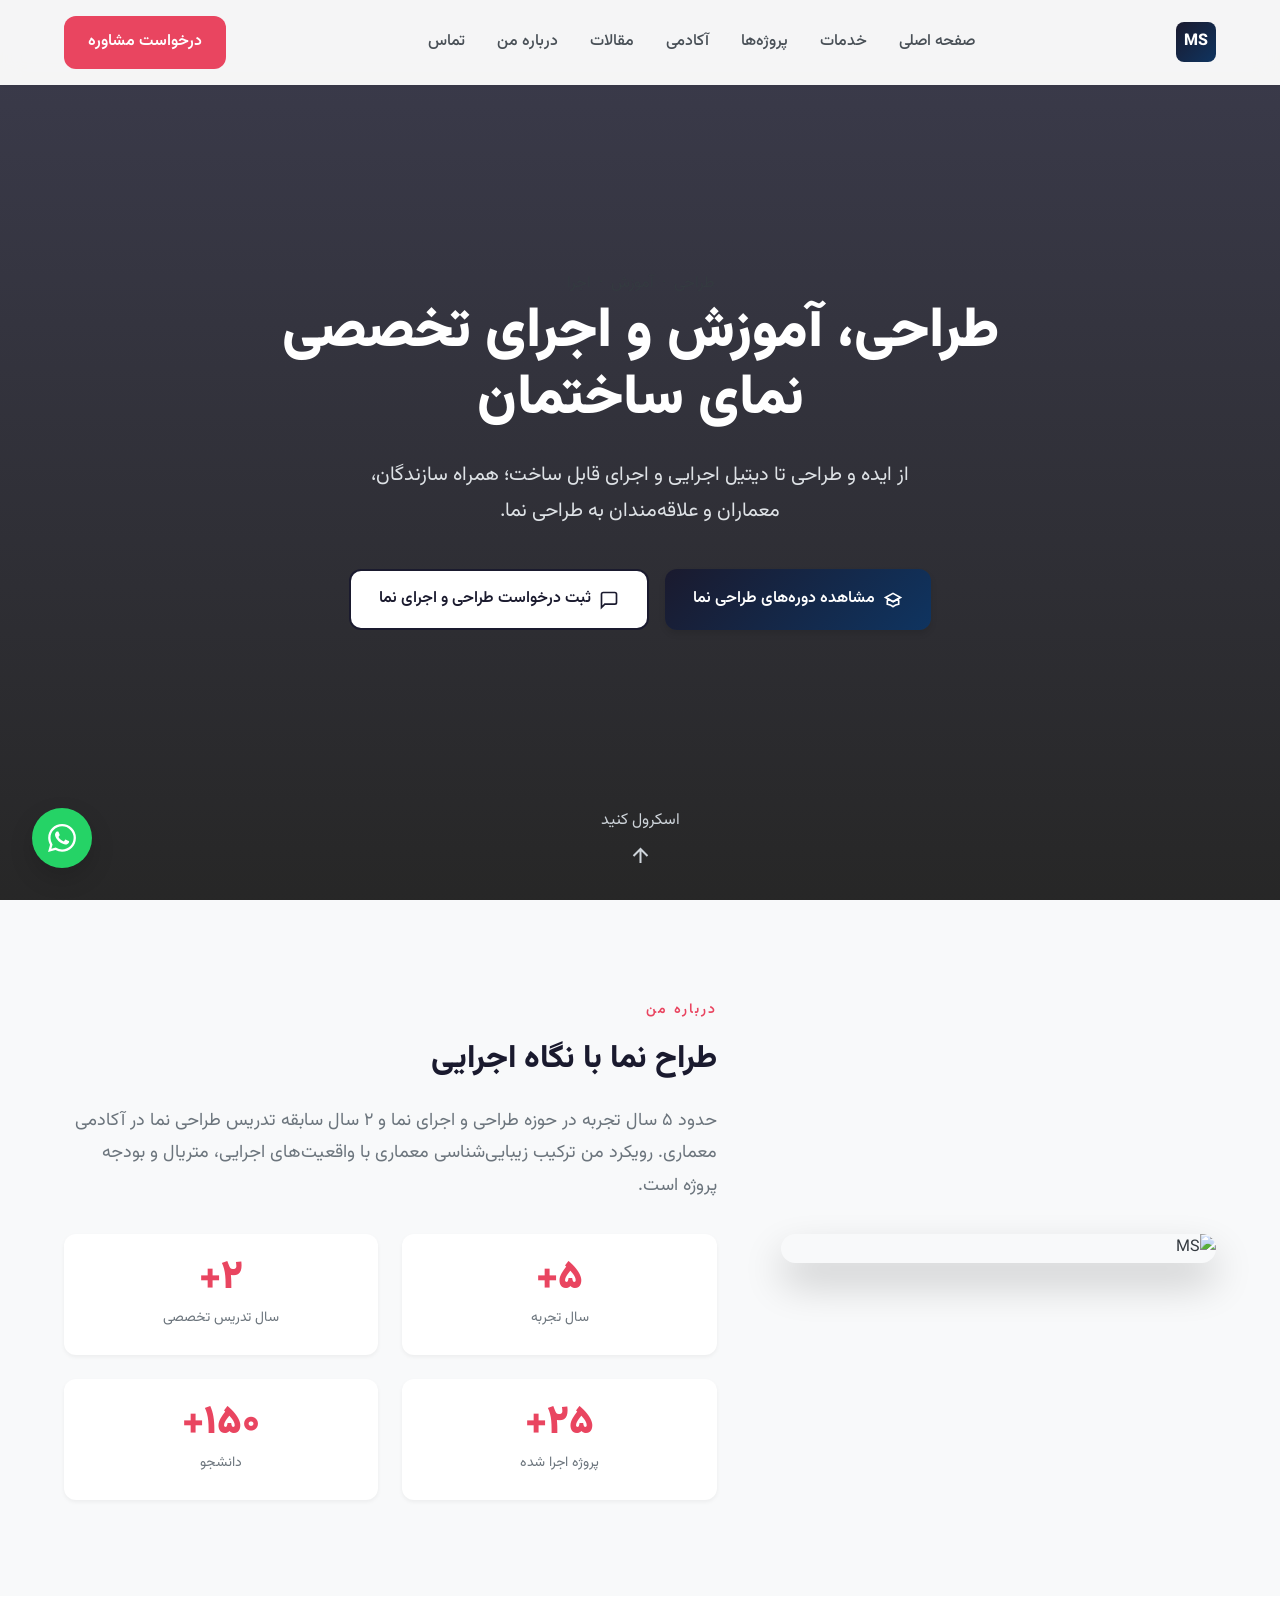
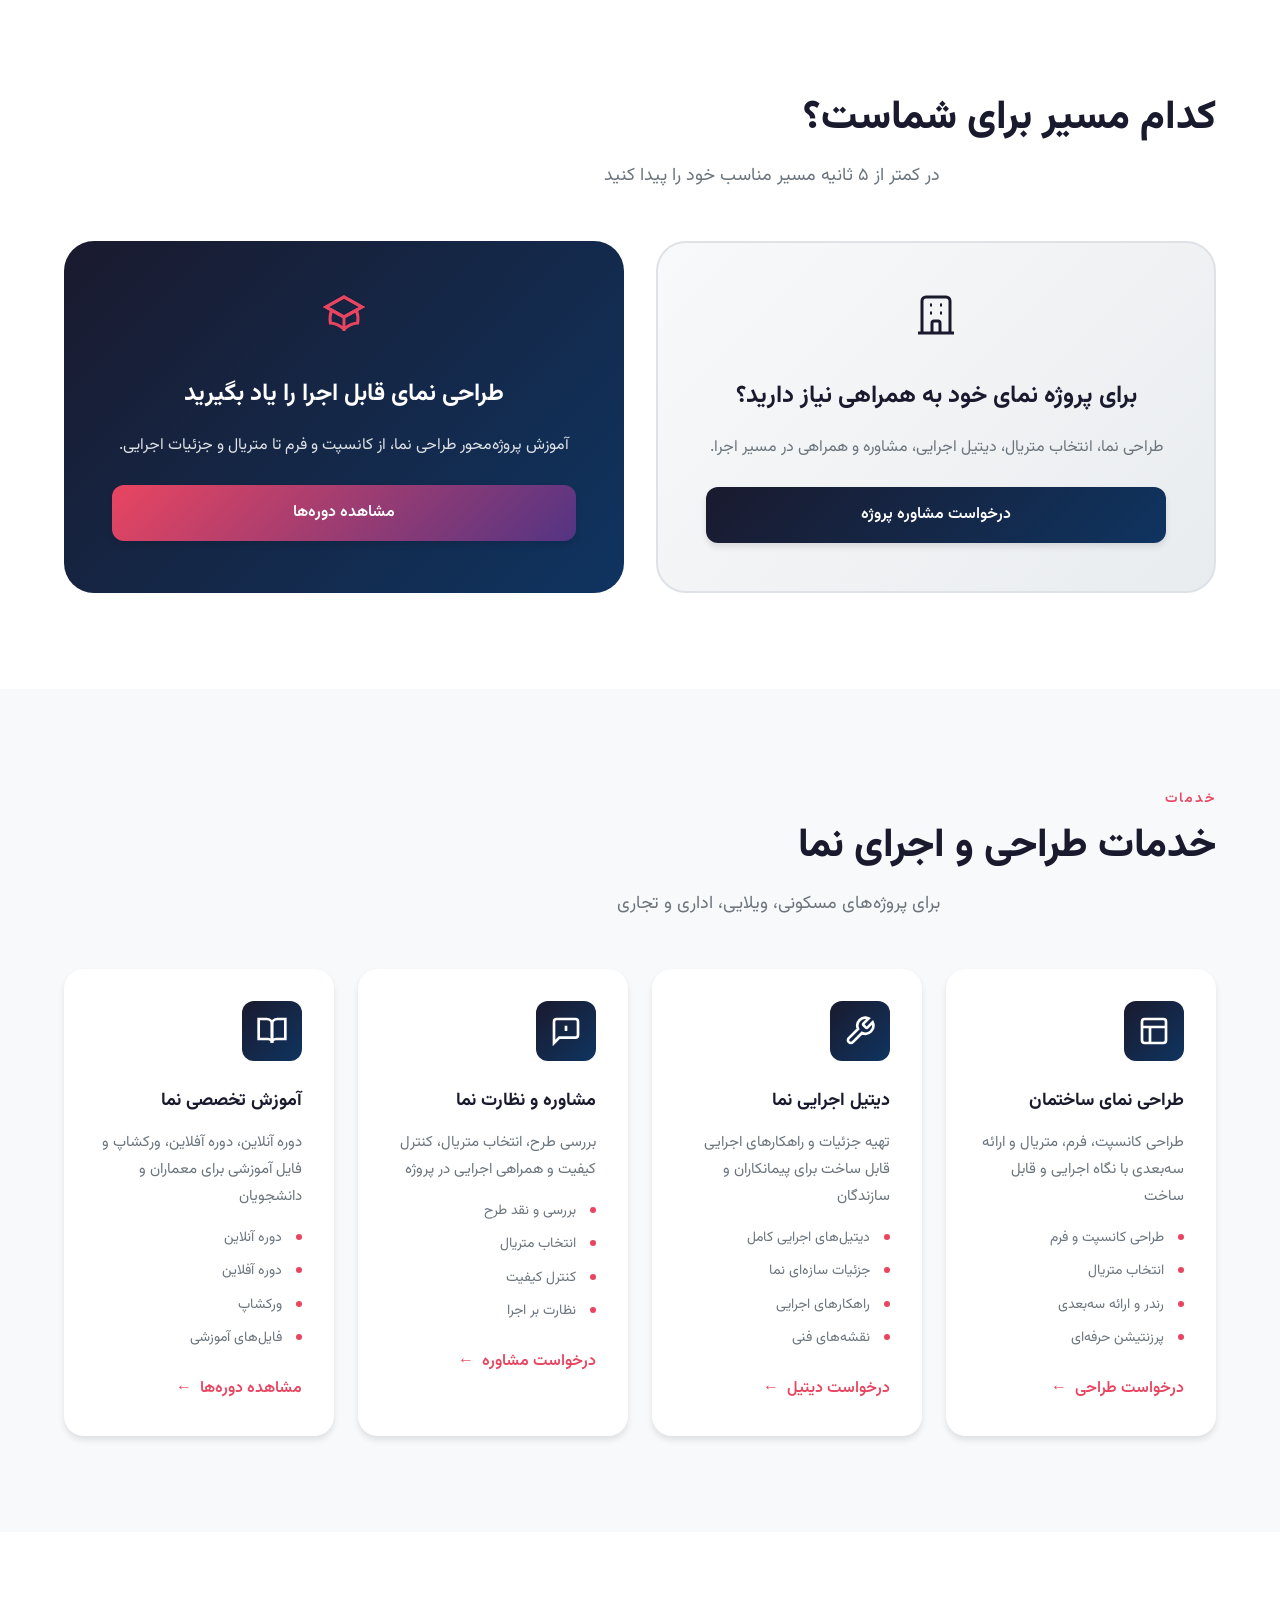
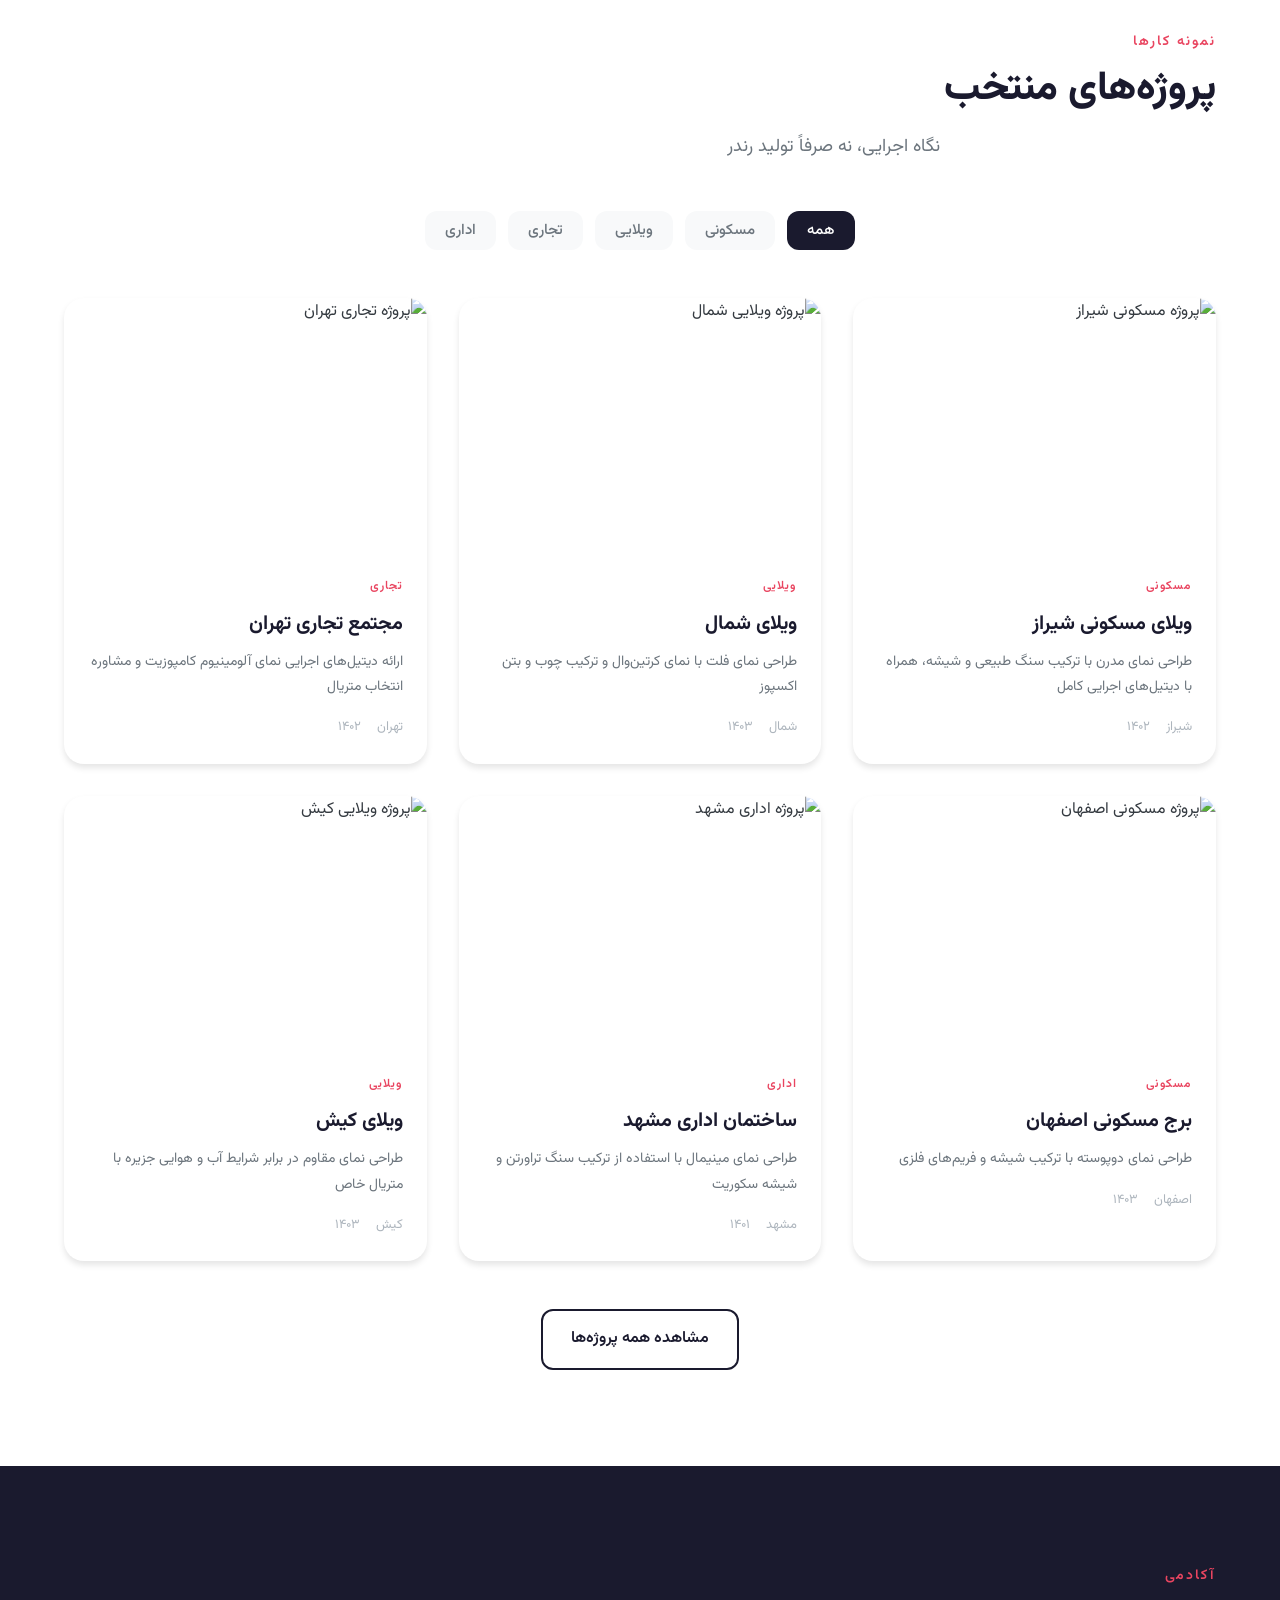
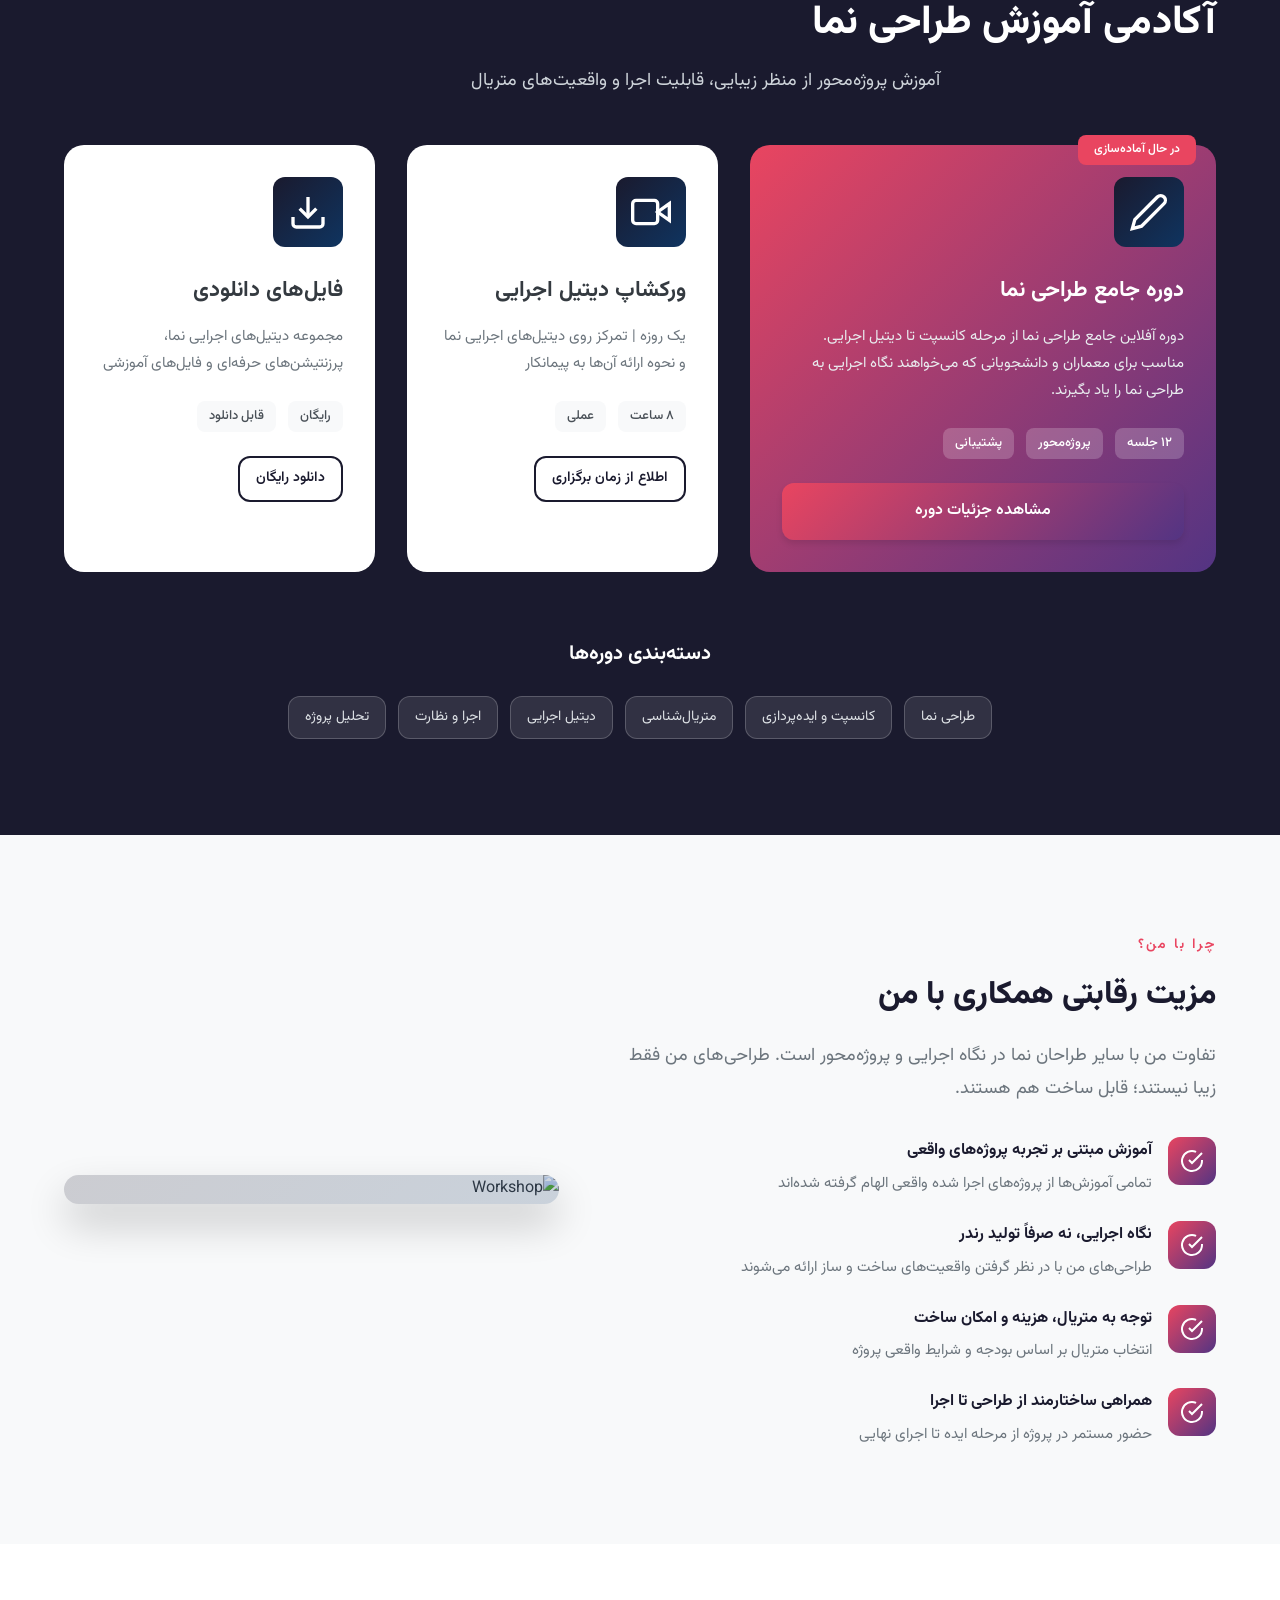
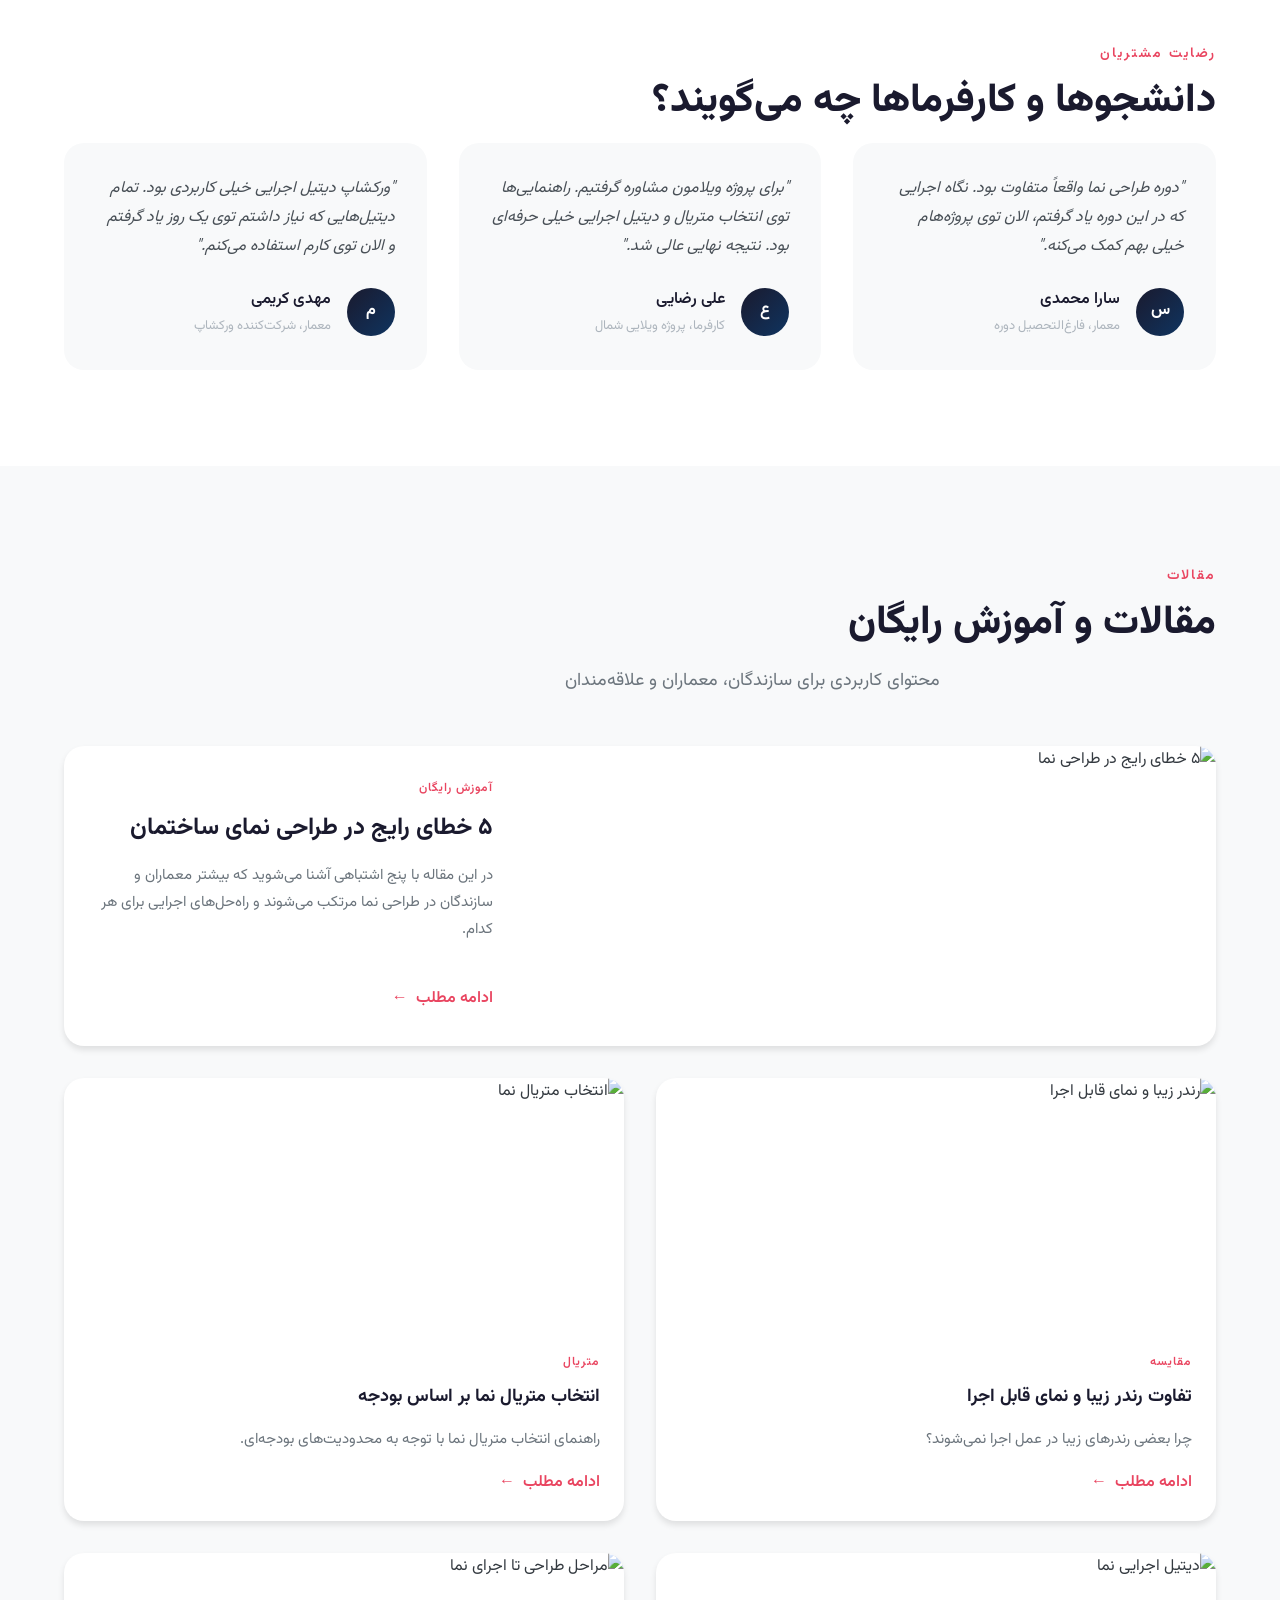
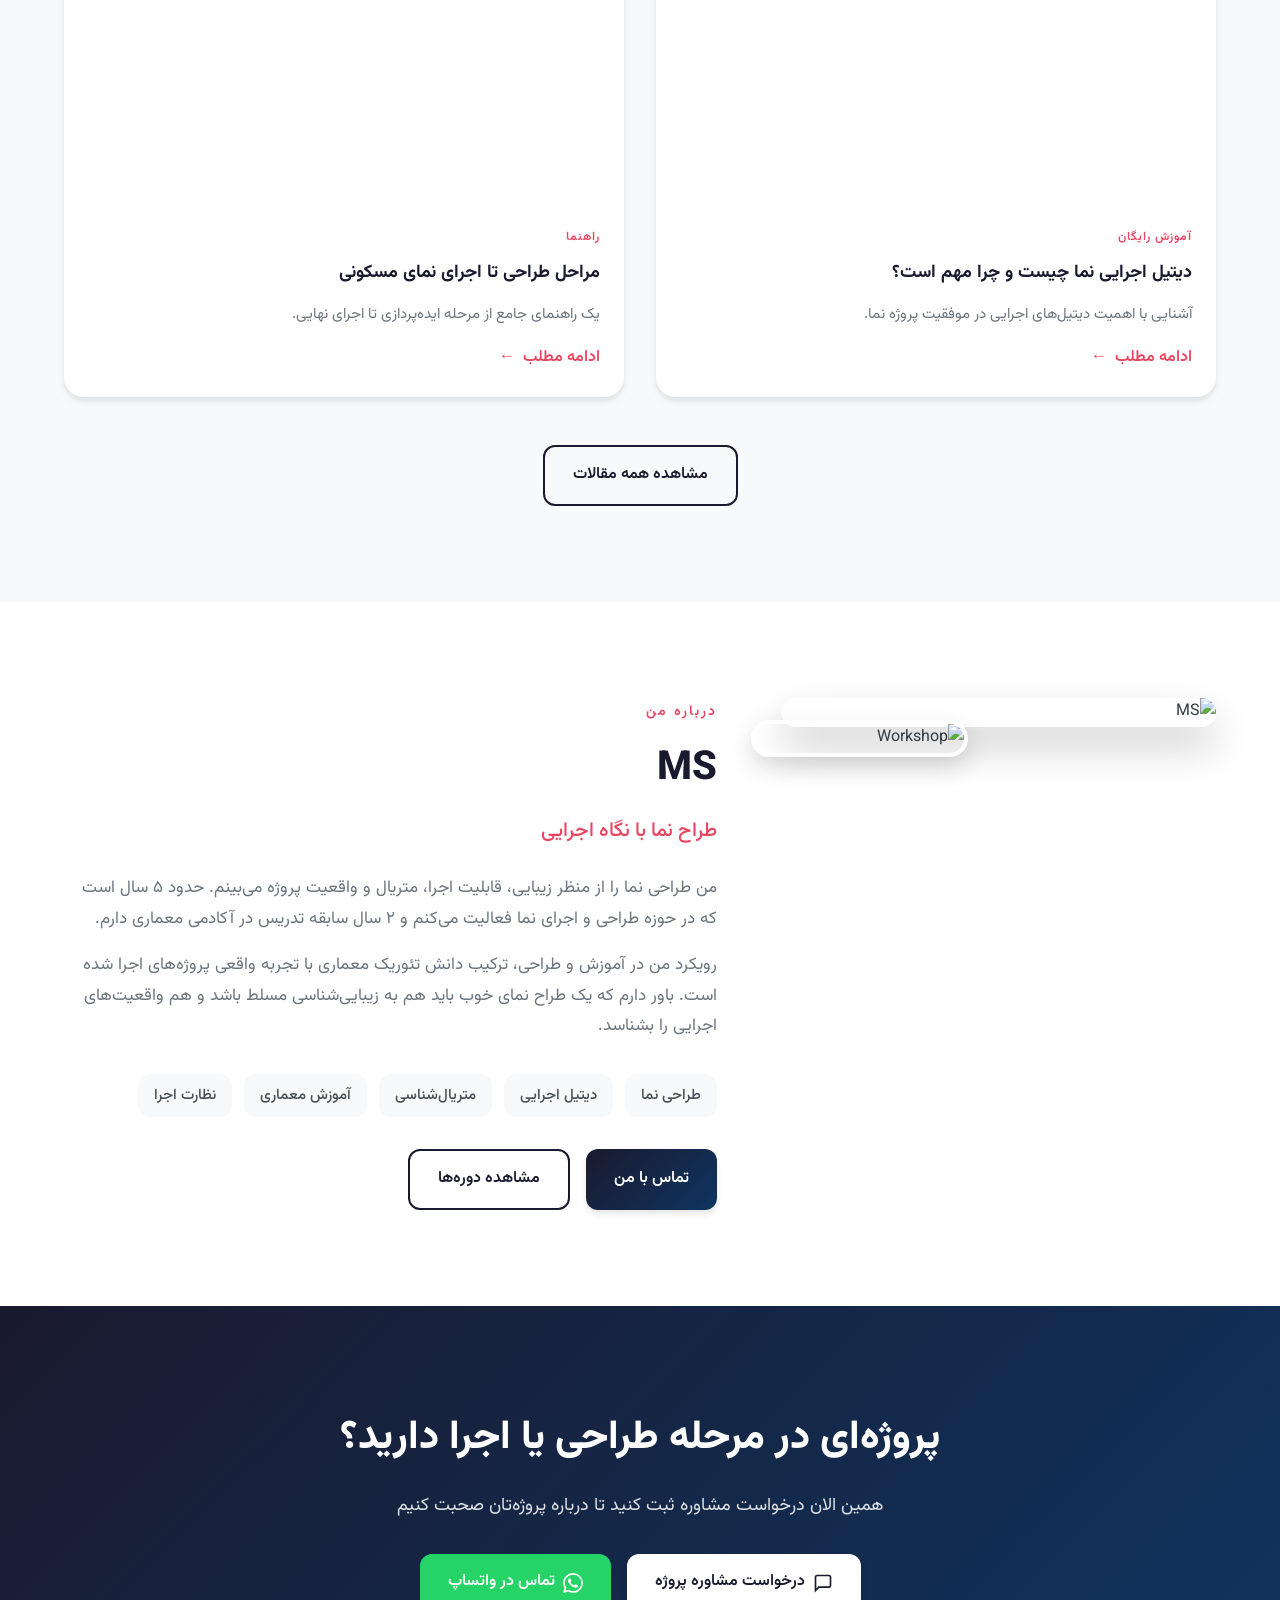
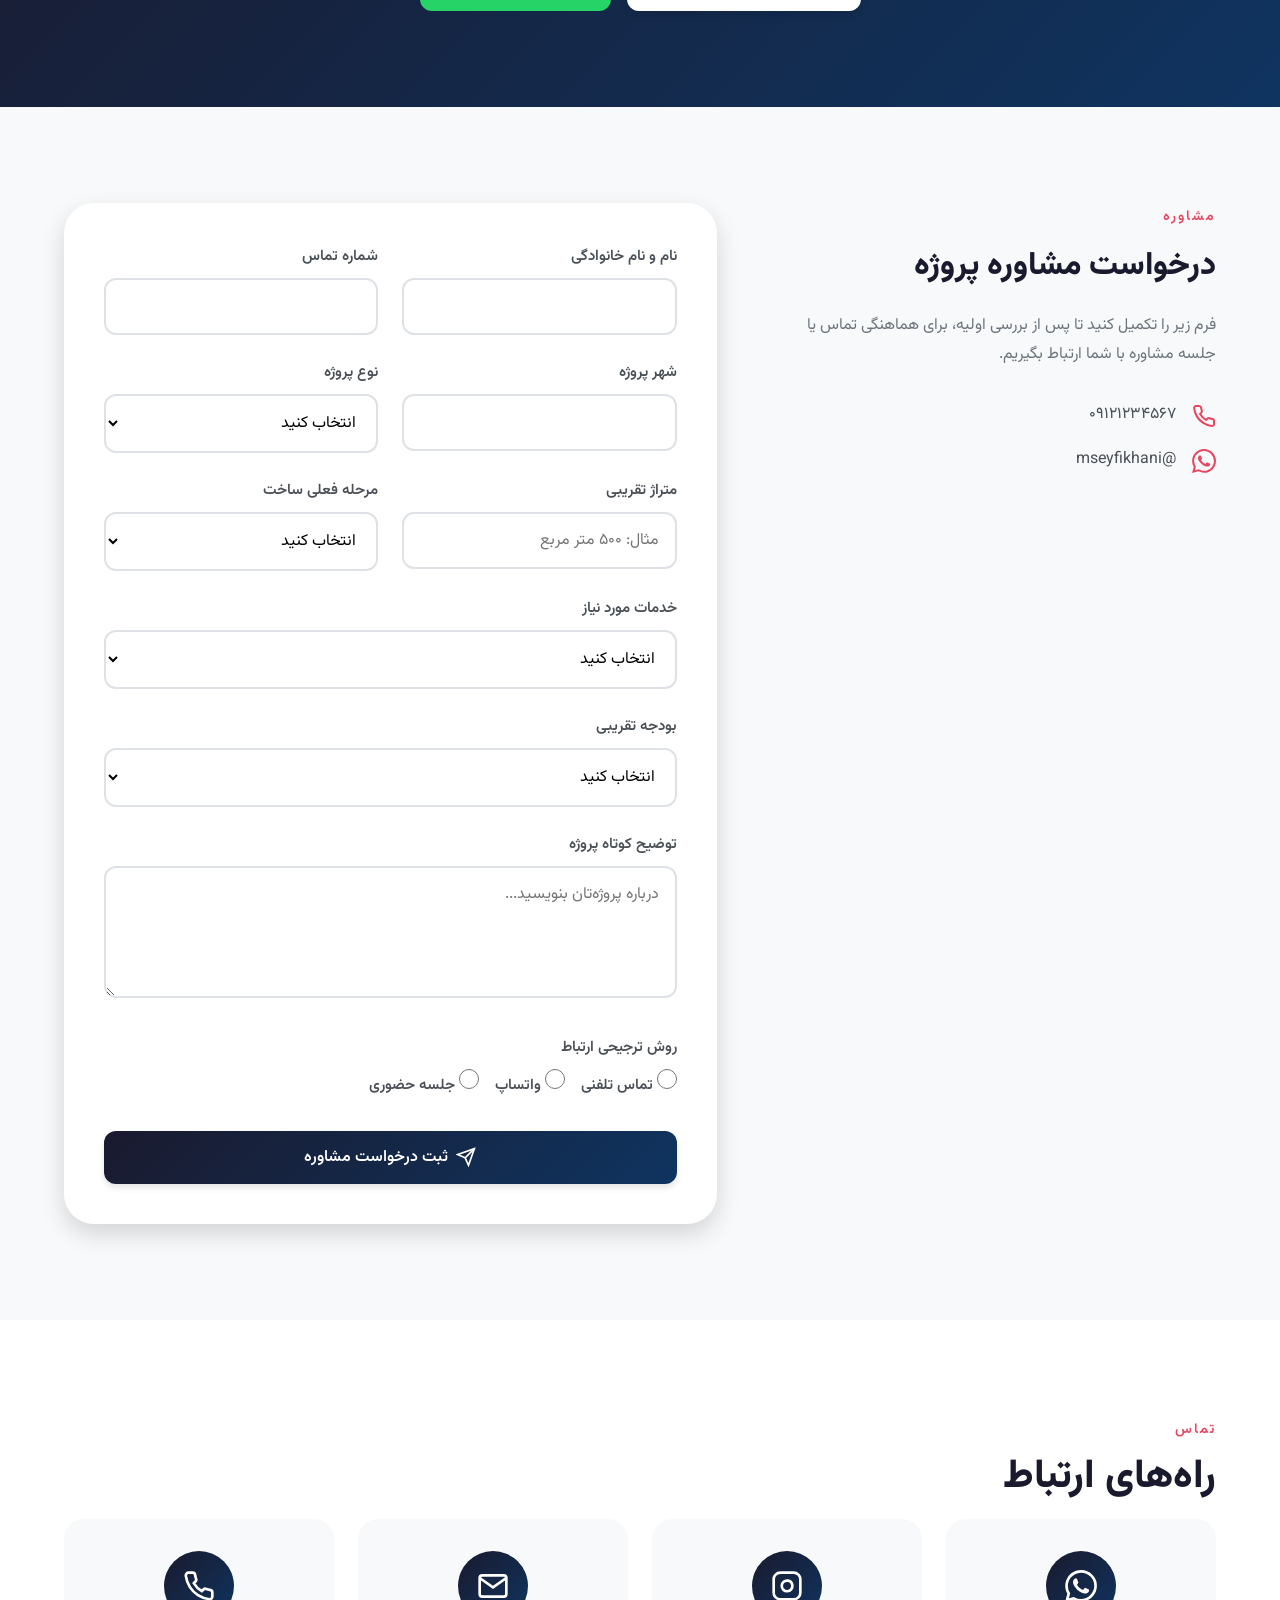
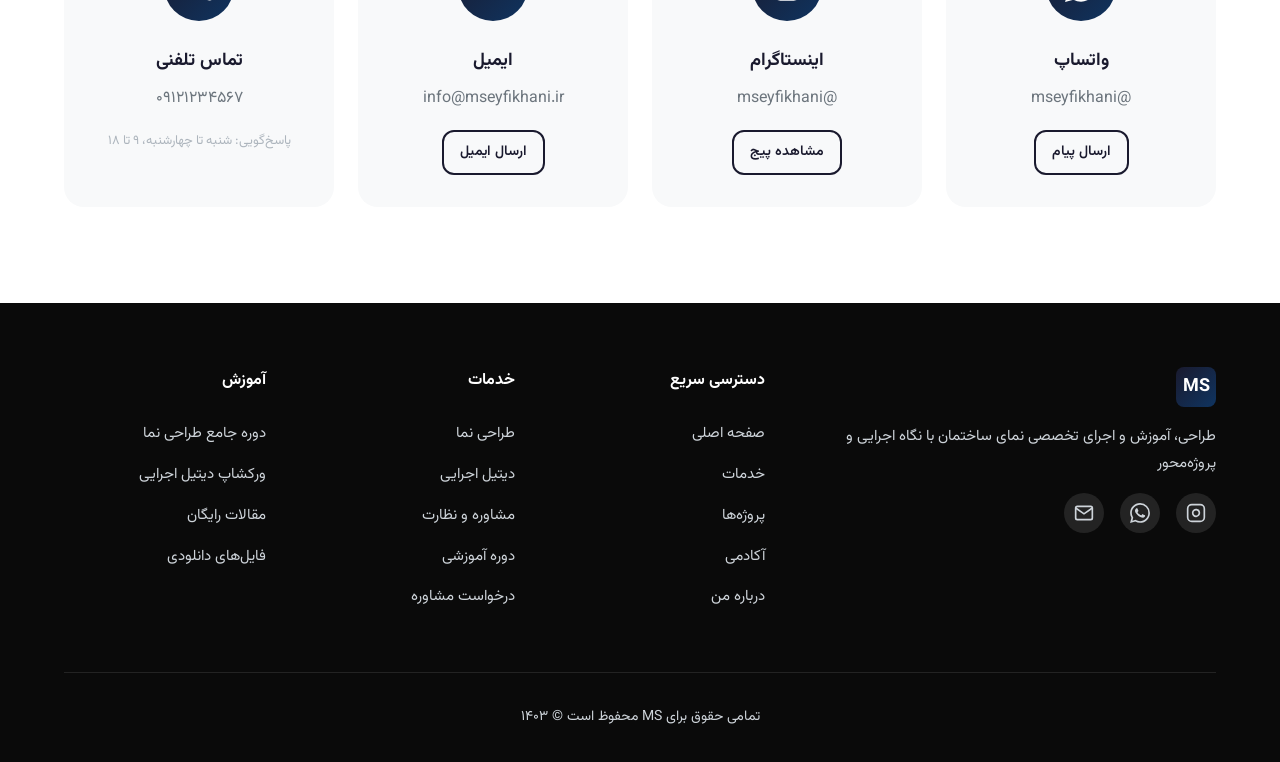
==== commit 78d17dbd: "Add files via upload" ====
--- a/index.html
+++ b/index.html
@@ -3,7 +3,7 @@
 <head>
     <meta charset="UTF-8">
     <meta name="viewport" content="width=device-width, initial-scale=1.0">
-    <title>محمد سیفی خانی | طراحی، آموزش و اجرای تخصصی نمای ساختمان</title>
+    <title>MS | طراحی، آموزش و اجرای تخصصی نمای ساختمان</title>
     <meta name="description" content="طراحی نما، آموزش تخصصی و مشاوره معماری. ۵ سال تجربه در طراحی و اجرای نما، ۲ سال تدریس در آکادمی معماری.">
     <link rel="preconnect" href="https://fonts.googleapis.com">
     <link rel="preconnect" href="https://fonts.gstatic.com" crossorigin>
@@ -14,9 +14,8 @@
     <!-- Navigation -->
     <nav class="navbar" id="navbar">
         <div class="nav-container">
-            <a href="#home" class="logo">
+            <a href="index.html" class="logo">
                 <span class="logo-text">MS</span>
-                <span class="logo-full">محمد سیفی خانی</span>
             </a>
             <button class="mobile-menu-btn" id="mobileMenuBtn" aria-label="منو">
                 <span></span>
@@ -24,15 +23,15 @@
                 <span></span>
             </button>
             <ul class="nav-links" id="navLinks">
-                <li><a href="#home">صفحه اصلی</a></li>
-                <li><a href="#services">خدمات</a></li>
-                <li><a href="#projects">پروژه‌ها</a></li>
-                <li><a href="#academy">آکادمی</a></li>
-                <li><a href="#articles">مقالات</a></li>
-                <li><a href="#about">درباره من</a></li>
-                <li><a href="#contact">تماس</a></li>
+                <li><a href="index.html">صفحه اصلی</a></li>
+                <li><a href="services.html">خدمات</a></li>
+                <li><a href="projects.html">پروژه‌ها</a></li>
+                <li><a href="academy.html">آکادمی</a></li>
+                <li><a href="articles.html">مقالات</a></li>
+                <li><a href="about.html">درباره من</a></li>
+                <li><a href="contact.html">تماس</a></li>
             </ul>
-            <a href="#consultation" class="nav-cta-btn">درخواست مشاوره</a>
+            <a href="consultation.html" class="nav-cta-btn">درخواست مشاوره</a>
         </div>
     </nav>
 
@@ -40,17 +39,18 @@
     <section class="hero" id="home">
         <div class="hero-overlay"></div>
         <div class="hero-content">
+            <span class="hero-eyebrow">طراحی &nbsp;·&nbsp; آموزش &nbsp;·&nbsp; اجرا</span>
             <h1 class="hero-title">طراحی، آموزش و اجرای تخصصی نمای ساختمان</h1>
             <p class="hero-subtitle">از ایده و طراحی تا دیتیل اجرایی و اجرای قابل ساخت؛ همراه سازندگان، معماران و علاقه‌مندان به طراحی نما.</p>
             <div class="hero-buttons">
-                <a href="#academy" class="btn btn-primary">
+                <a href="academy.html" class="btn btn-primary">
                     <svg width="20" height="20" viewBox="0 0 24 24" fill="none" stroke="currentColor" stroke-width="2">
                         <path d="M12 14l9-5-9-5-9 5 9 5z"></path>
                         <path d="M12 14l6.16-3.422a12.083 12.083 0 01.665 6.479A11.952 11.952 0 0012 20.055a11.952 11.952 0 00-6.824-2.998 12.078 12.078 0 01.665-6.479L12 14z"></path>
                     </svg>
                     مشاهده دوره‌های طراحی نما
                 </a>
-                <a href="#consultation" class="btn btn-secondary">
+                <a href="consultation.html" class="btn btn-secondary">
                     <svg width="20" height="20" viewBox="0 0 24 24" fill="none" stroke="currentColor" stroke-width="2">
                         <path d="M21 15a2 2 0 01-2 2H7l-4 4V5a2 2 0 012-2h14a2 2 0 012 2v10z"></path>
                     </svg>
@@ -71,7 +71,7 @@
         <div class="container">
             <div class="about-intro-grid">
                 <div class="about-intro-image">
-                    <img src="https://images.unsplash.com/photo-1507003211169-0a1dd7228f2d?w=600&h=800&fit=crop" alt="محمد سیفی خانی">
+                    <img src="https://images.unsplash.com/photo-1507003211169-0a1dd7228f2d?w=600&h=800&fit=crop" alt="MS">
                     <div class="about-intro-image-border"></div>
                 </div>
                 <div class="about-intro-content">
@@ -115,7 +115,7 @@
                     </div>
                     <h3>برای پروژه نمای خود به همراهی نیاز دارید؟</h3>
                     <p>طراحی نما، انتخاب متریال، دیتیل اجرایی، مشاوره و همراهی در مسیر اجرا.</p>
-                    <a href="#consultation" class="btn btn-primary btn-full">درخواست مشاوره پروژه</a>
+                    <a href="consultation.html" class="btn btn-primary btn-full">درخواست مشاوره پروژه</a>
                 </div>
                 <div class="path-card path-student">
                     <div class="path-card-icon">
@@ -128,7 +128,7 @@
                     </div>
                     <h3>طراحی نمای قابل اجرا را یاد بگیرید</h3>
                     <p>آموزش پروژه‌محور طراحی نما، از کانسپت و فرم تا متریال و جزئیات اجرایی.</p>
-                    <a href="#academy" class="btn btn-accent btn-full">مشاهده دوره‌ها</a>
+                    <a href="academy.html" class="btn btn-accent btn-full">مشاهده دوره‌ها</a>
                 </div>
             </div>
         </div>
@@ -157,7 +157,7 @@
                         <li>رندر و ارائه سه‌بعدی</li>
                         <li>پرزنتیشن حرفه‌ای</li>
                     </ul>
-                    <a href="#consultation" class="service-link">درخواست طراحی</a>
+                    <a href="consultation.html" class="service-link">درخواست طراحی</a>
                 </div>
                 <div class="service-card">
                     <div class="service-icon">
@@ -173,7 +173,7 @@
                         <li>راهکارهای اجرایی</li>
                         <li>نقشه‌های فنی</li>
                     </ul>
-                    <a href="#consultation" class="service-link">درخواست دیتیل</a>
+                    <a href="consultation.html" class="service-link">درخواست دیتیل</a>
                 </div>
                 <div class="service-card">
                     <div class="service-icon">
@@ -190,7 +190,7 @@
                         <li>کنترل کیفیت</li>
                         <li>نظارت بر اجرا</li>
                     </ul>
-                    <a href="#consultation" class="service-link">درخواست مشاوره</a>
+                    <a href="consultation.html" class="service-link">درخواست مشاوره</a>
                 </div>
                 <div class="service-card">
                     <div class="service-icon">
@@ -207,7 +207,7 @@
                         <li>ورکشاپ</li>
                         <li>فایل‌های آموزشی</li>
                     </ul>
-                    <a href="#academy" class="service-link">مشاهده دوره‌ها</a>
+                    <a href="academy.html" class="service-link">مشاهده دوره‌ها</a>
                 </div>
             </div>
         </div>
@@ -331,7 +331,7 @@
                 </div>
             </div>
             <div class="projects-cta">
-                <a href="#consultation" class="btn btn-outline">مشاهده همه پروژه‌ها</a>
+                <a href="projects.html" class="btn btn-outline">مشاهده همه پروژه‌ها</a>
             </div>
         </div>
     </section>
@@ -358,7 +358,7 @@
                         <span>پشتیبانی</span>
                     </div>
                     <div class="course-action">
-                        <a href="#consultation" class="btn btn-accent btn-full">ثبت‌نام در لیست انتظار</a>
+                        <a href="course-facade-design.html" class="btn btn-accent btn-full">مشاهده جزئیات دوره</a>
                     </div>
                 </div>
                 <div class="course-card">
@@ -375,7 +375,7 @@
                         <span>عملی</span>
                     </div>
                     <div class="course-action">
-                        <a href="#contact" class="btn btn-outline btn-sm">اطلاع از زمان برگزاری</a>
+                        <a href="contact.html" class="btn btn-outline btn-sm">اطلاع از زمان برگزاری</a>
                     </div>
                 </div>
                 <div class="course-card">
@@ -393,7 +393,7 @@
                         <span>قابل دانلود</span>
                     </div>
                     <div class="course-action">
-                        <a href="#articles" class="btn btn-outline btn-sm">دانلود رایگان</a>
+                        <a href="articles.html" class="btn btn-outline btn-sm">دانلود رایگان</a>
                     </div>
                 </div>
             </div>
@@ -486,7 +486,7 @@
             <div class="testimonials-grid">
                 <div class="testimonial-card">
                     <div class="testimonial-content">
-                        <p>"دوره طراحی نما با آقای سیفی‌خانی واقعاً متفاوت بود. نگاه اجرایی که در این دوره یاد گرفتم، الان توی پروژه‌هام خیلی بهم کمک می‌کنه."</p>
+                        <p>"دوره طراحی نما واقعاً متفاوت بود. نگاه اجرایی که در این دوره یاد گرفتم، الان توی پروژه‌هام خیلی بهم کمک می‌کنه."</p>
                     </div>
                     <div class="testimonial-author">
                         <div class="testimonial-avatar">س</div>
@@ -498,7 +498,7 @@
                 </div>
                 <div class="testimonial-card">
                     <div class="testimonial-content">
-                        <p>"برای پروژه ویلامون مشاوره گرفتیم. راهنمایی‌های آقای سیفی‌خانی توی انتخاب متریال و دیتیل اجرایی خیلی حرفه‌ای بود. نتیجه نهایی عالی شد."</p>
+                        <p>"برای پروژه ویلامون مشاوره گرفتیم. راهنمایی‌ها توی انتخاب متریال و دیتیل اجرایی خیلی حرفه‌ای بود. نتیجه نهایی عالی شد."</p>
                     </div>
                     <div class="testimonial-author">
                         <div class="testimonial-avatar">ع</div>
@@ -539,7 +539,7 @@
                         <span class="article-category">آموزش رایگان</span>
                         <h3>۵ خطای رایج در طراحی نمای ساختمان</h3>
                         <p>در این مقاله با پنج اشتباهی آشنا می‌شوید که بیشتر معماران و سازندگان در طراحی نما مرتکب می‌شوند و راه‌حل‌های اجرایی برای هر کدام.</p>
-                        <a href="#" class="article-link">ادامه مطلب</a>
+                        <a href="article-detail.html" class="article-link">ادامه مطلب</a>
                     </div>
                 </article>
                 <article class="article-card">
@@ -550,7 +550,7 @@
                         <span class="article-category">مقایسه</span>
                         <h3>تفاوت رندر زیبا و نمای قابل اجرا</h3>
                         <p>چرا بعضی رندرهای زیبا در عمل اجرا نمی‌شوند؟</p>
-                        <a href="#" class="article-link">ادامه مطلب</a>
+                        <a href="article-detail.html" class="article-link">ادامه مطلب</a>
                     </div>
                 </article>
                 <article class="article-card">
@@ -561,7 +561,7 @@
                         <span class="article-category">متریال</span>
                         <h3>انتخاب متریال نما بر اساس بودجه</h3>
                         <p>راهنمای انتخاب متریال نما با توجه به محدودیت‌های بودجه‌ای.</p>
-                        <a href="#" class="article-link">ادامه مطلب</a>
+                        <a href="article-detail.html" class="article-link">ادامه مطلب</a>
                     </div>
                 </article>
                 <article class="article-card">
@@ -572,7 +572,7 @@
                         <span class="article-category">آموزش رایگان</span>
                         <h3>دیتیل اجرایی نما چیست و چرا مهم است؟</h3>
                         <p>آشنایی با اهمیت دیتیل‌های اجرایی در موفقیت پروژه نما.</p>
-                        <a href="#" class="article-link">ادامه مطلب</a>
+                        <a href="article-detail.html" class="article-link">ادامه مطلب</a>
                     </div>
                 </article>
                 <article class="article-card">
@@ -583,12 +583,12 @@
                         <span class="article-category">راهنما</span>
                         <h3>مراحل طراحی تا اجرای نمای مسکونی</h3>
                         <p>یک راهنمای جامع از مرحله ایده‌پردازی تا اجرای نهایی.</p>
-                        <a href="#" class="article-link">ادامه مطلب</a>
+                        <a href="article-detail.html" class="article-link">ادامه مطلب</a>
                     </div>
                 </article>
             </div>
             <div class="articles-cta">
-                <a href="#" class="btn btn-outline">مشاهده همه مقالات</a>
+                <a href="articles.html" class="btn btn-outline">مشاهده همه مقالات</a>
             </div>
         </div>
     </section>
@@ -599,7 +599,7 @@
             <div class="about-grid">
                 <div class="about-images">
                     <div class="about-image-main">
-                        <img src="https://images.unsplash.com/photo-1507003211169-0a1dd7228f2d?w=600&h=800&fit=crop" alt="محمد سیفی خانی">
+                        <img src="https://images.unsplash.com/photo-1507003211169-0a1dd7228f2d?w=600&h=800&fit=crop" alt="MS">
                     </div>
                     <div class="about-image-secondary">
                         <img src="https://images.unsplash.com/photo-1536924940846-227afb31e2a5?w=400&h=300&fit=crop" alt="Workshop">
@@ -607,7 +607,7 @@
                 </div>
                 <div class="about-content">
                     <span class="section-label">درباره من</span>
-                    <h2>محمد سیفی خانی</h2>
+                    <h2>MS</h2>
                     <h3>طراح نما با نگاه اجرایی</h3>
                     <p>من طراحی نما را از منظر زیبایی، قابلیت اجرا، متریال و واقعیت پروژه می‌بینم. حدود ۵ سال است که در حوزه طراحی و اجرای نما فعالیت می‌کنم و ۲ سال سابقه تدریس در آکادمی معماری دارم.</p>
                     <p>رویکرد من در آموزش و طراحی، ترکیب دانش تئوریک معماری با تجربه واقعی پروژه‌های اجرا شده است. باور دارم که یک طراح نمای خوب باید هم به زیبایی‌شناسی مسلط باشد و هم واقعیت‌های اجرایی را بشناسد.</p>
@@ -629,8 +629,8 @@
                         </div>
                     </div>
                     <div class="about-cta">
-                        <a href="#contact" class="btn btn-primary">تماس با من</a>
-                        <a href="#academy" class="btn btn-outline">مشاهده دوره‌ها</a>
+                        <a href="contact.html" class="btn btn-primary">تماس با من</a>
+                        <a href="academy.html" class="btn btn-outline">مشاهده دوره‌ها</a>
                     </div>
                 </div>
             </div>
@@ -644,7 +644,7 @@
                 <h2>پروژه‌ای در مرحله طراحی یا اجرا دارید؟</h2>
                 <p>همین الان درخواست مشاوره ثبت کنید تا درباره پروژه‌تان صحبت کنیم</p>
                 <div class="final-cta-buttons">
-                    <a href="#consultation" class="btn btn-white">
+                    <a href="consultation.html" class="btn btn-white">
                         <svg width="20" height="20" viewBox="0 0 24 24" fill="none" stroke="currentColor" stroke-width="2">
                             <path d="M21 15a2 2 0 01-2 2H7l-4 4V5a2 2 0 012-2h14a2 2 0 012 2v10z"></path>
                         </svg>
@@ -843,7 +843,6 @@
                 <div class="footer-brand">
                     <div class="footer-logo">
                         <span class="logo-text">MS</span>
-                        <span>محمد سیفی خانی</span>
                     </div>
                     <p>طراحی، آموزش و اجرای تخصصی نمای ساختمان با نگاه اجرایی و پروژه‌محور</p>
                     <div class="footer-social">
@@ -870,35 +869,35 @@
                 <div class="footer-links">
                     <h4>دسترسی سریع</h4>
                     <ul>
-                        <li><a href="#home">صفحه اصلی</a></li>
-                        <li><a href="#services">خدمات</a></li>
-                        <li><a href="#projects">پروژه‌ها</a></li>
-                        <li><a href="#academy">آکادمی</a></li>
-                        <li><a href="#about">درباره من</a></li>
+                        <li><a href="index.html">صفحه اصلی</a></li>
+                        <li><a href="services.html">خدمات</a></li>
+                        <li><a href="projects.html">پروژه‌ها</a></li>
+                        <li><a href="academy.html">آکادمی</a></li>
+                        <li><a href="about.html">درباره من</a></li>
                     </ul>
                 </div>
                 <div class="footer-links">
                     <h4>خدمات</h4>
                     <ul>
-                        <li><a href="#services">طراحی نما</a></li>
-                        <li><a href="#services">دیتیل اجرایی</a></li>
-                        <li><a href="#services">مشاوره و نظارت</a></li>
-                        <li><a href="#academy">دوره آموزشی</a></li>
-                        <li><a href="#consultation">درخواست مشاوره</a></li>
+                        <li><a href="services.html">طراحی نما</a></li>
+                        <li><a href="services.html">دیتیل اجرایی</a></li>
+                        <li><a href="services.html">مشاوره و نظارت</a></li>
+                        <li><a href="academy.html">دوره آموزشی</a></li>
+                        <li><a href="consultation.html">درخواست مشاوره</a></li>
                     </ul>
                 </div>
                 <div class="footer-links">
                     <h4>آموزش</h4>
                     <ul>
-                        <li><a href="#academy">دوره جامع طراحی نما</a></li>
-                        <li><a href="#academy">ورکشاپ دیتیل اجرایی</a></li>
-                        <li><a href="#articles">مقالات رایگان</a></li>
-                        <li><a href="#articles">فایل‌های دانلودی</a></li>
+                        <li><a href="course-facade-design.html">دوره جامع طراحی نما</a></li>
+                        <li><a href="contact.html">ورکشاپ دیتیل اجرایی</a></li>
+                        <li><a href="articles.html">مقالات رایگان</a></li>
+                        <li><a href="articles.html">فایل‌های دانلودی</a></li>
                     </ul>
                 </div>
             </div>
             <div class="footer-bottom">
-                <p>تمامی حقوق برای محمد سیفی خانی محفوظ است © ۱۴۰۳</p>
+                <p>تمامی حقوق برای MS محفوظ است © ۱۴۰۳</p>
             </div>
         </div>
     </footer>
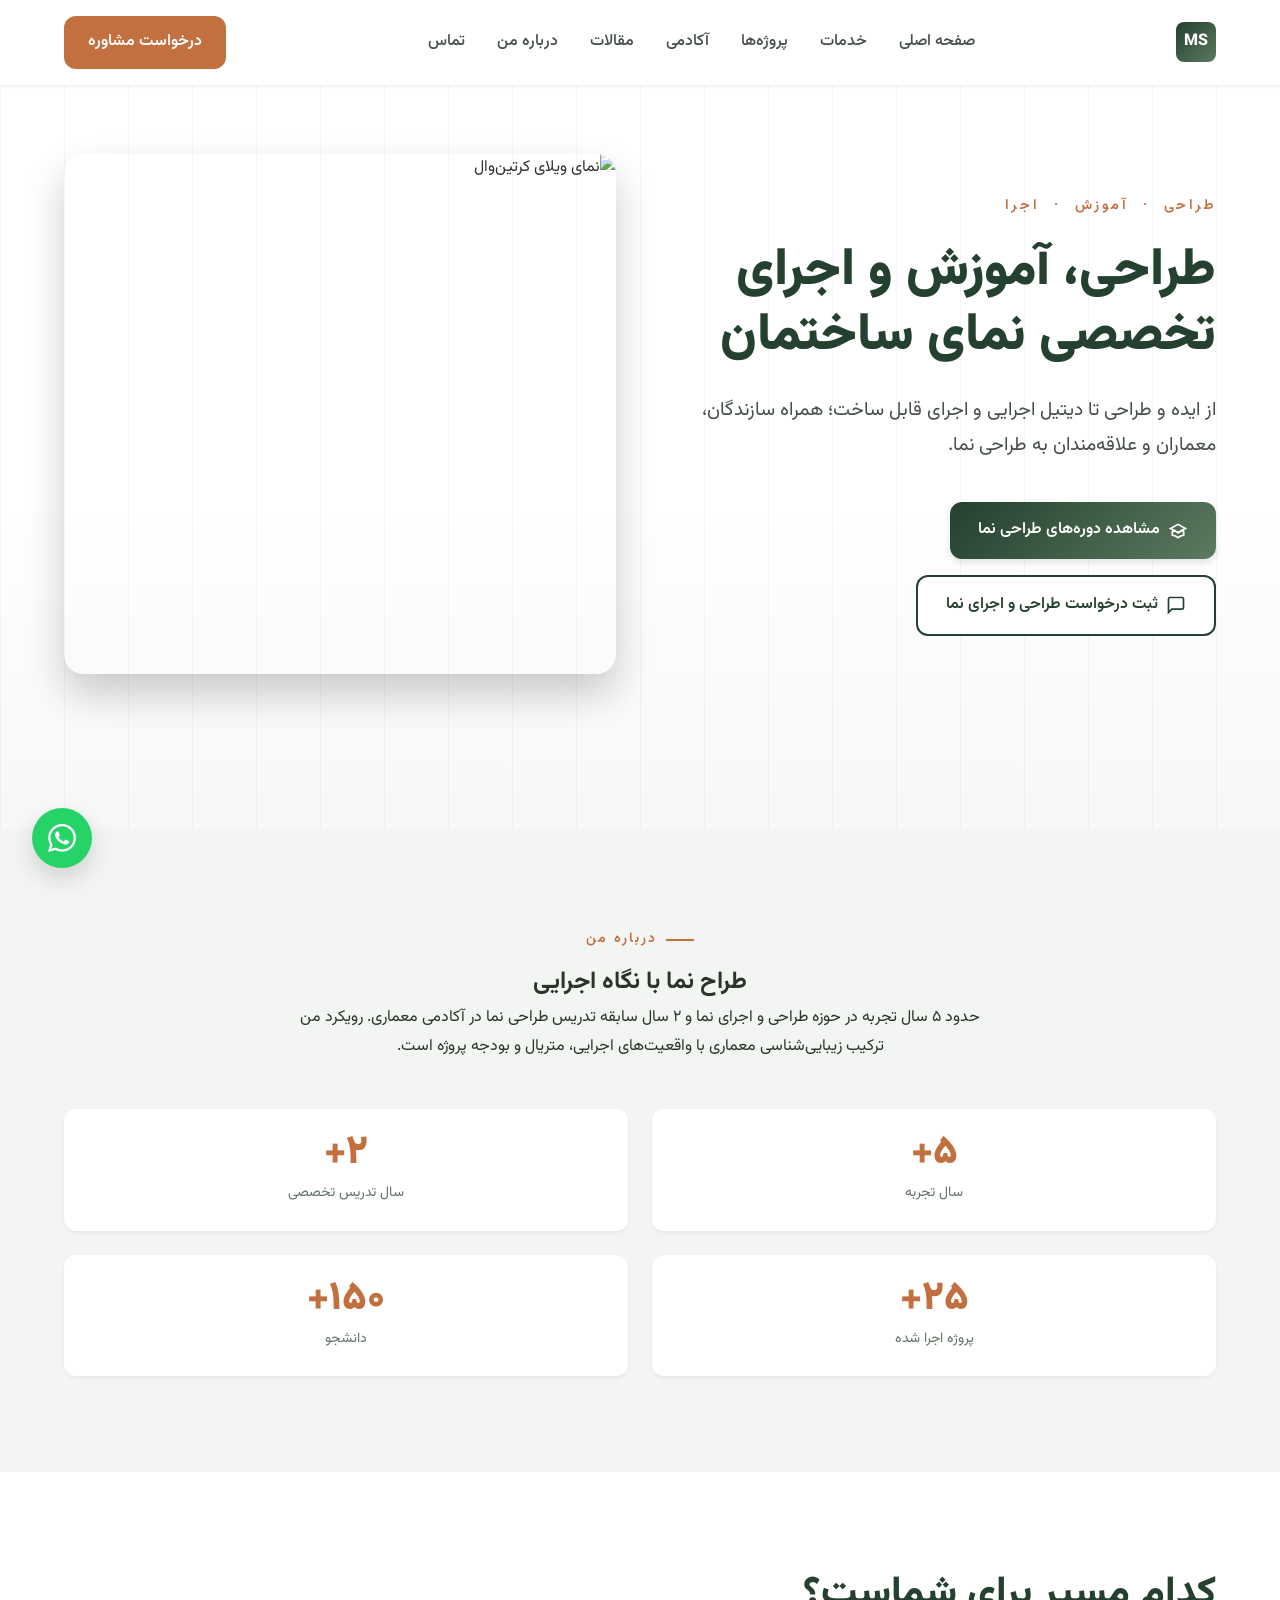
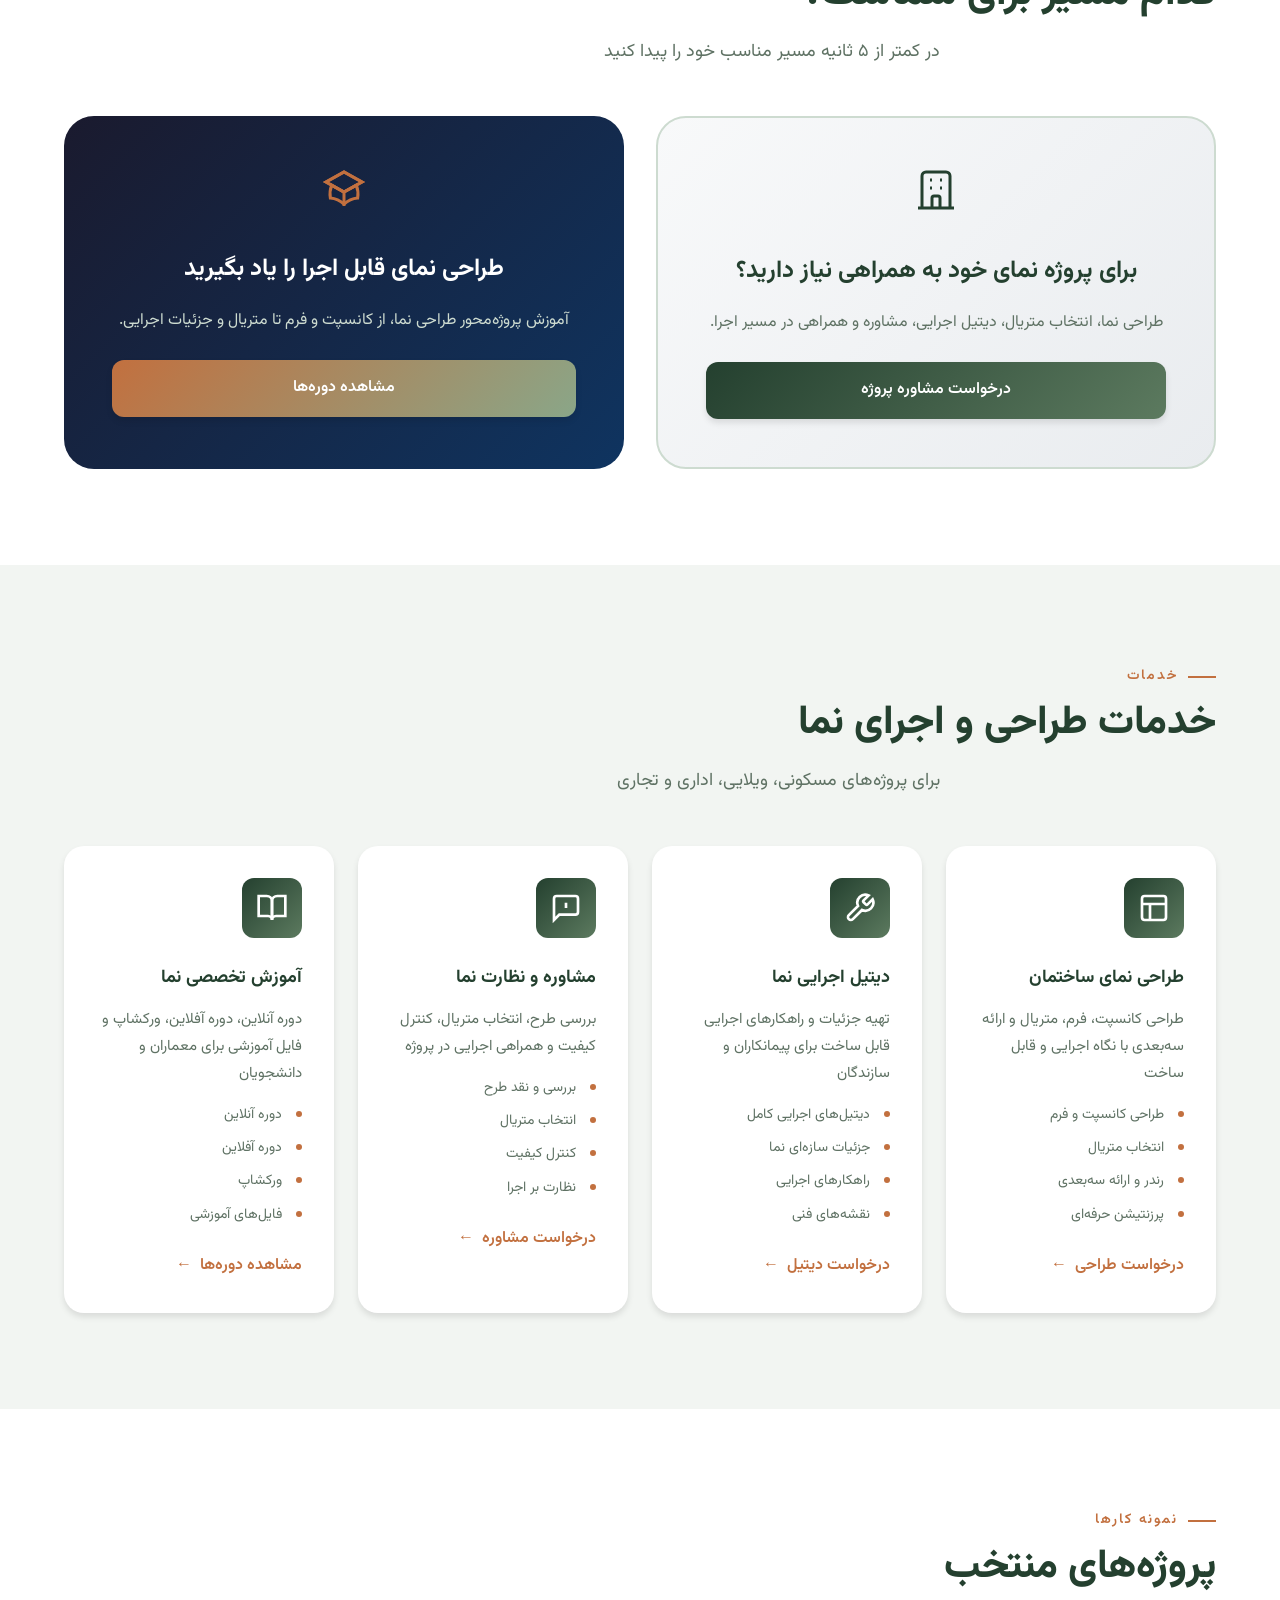
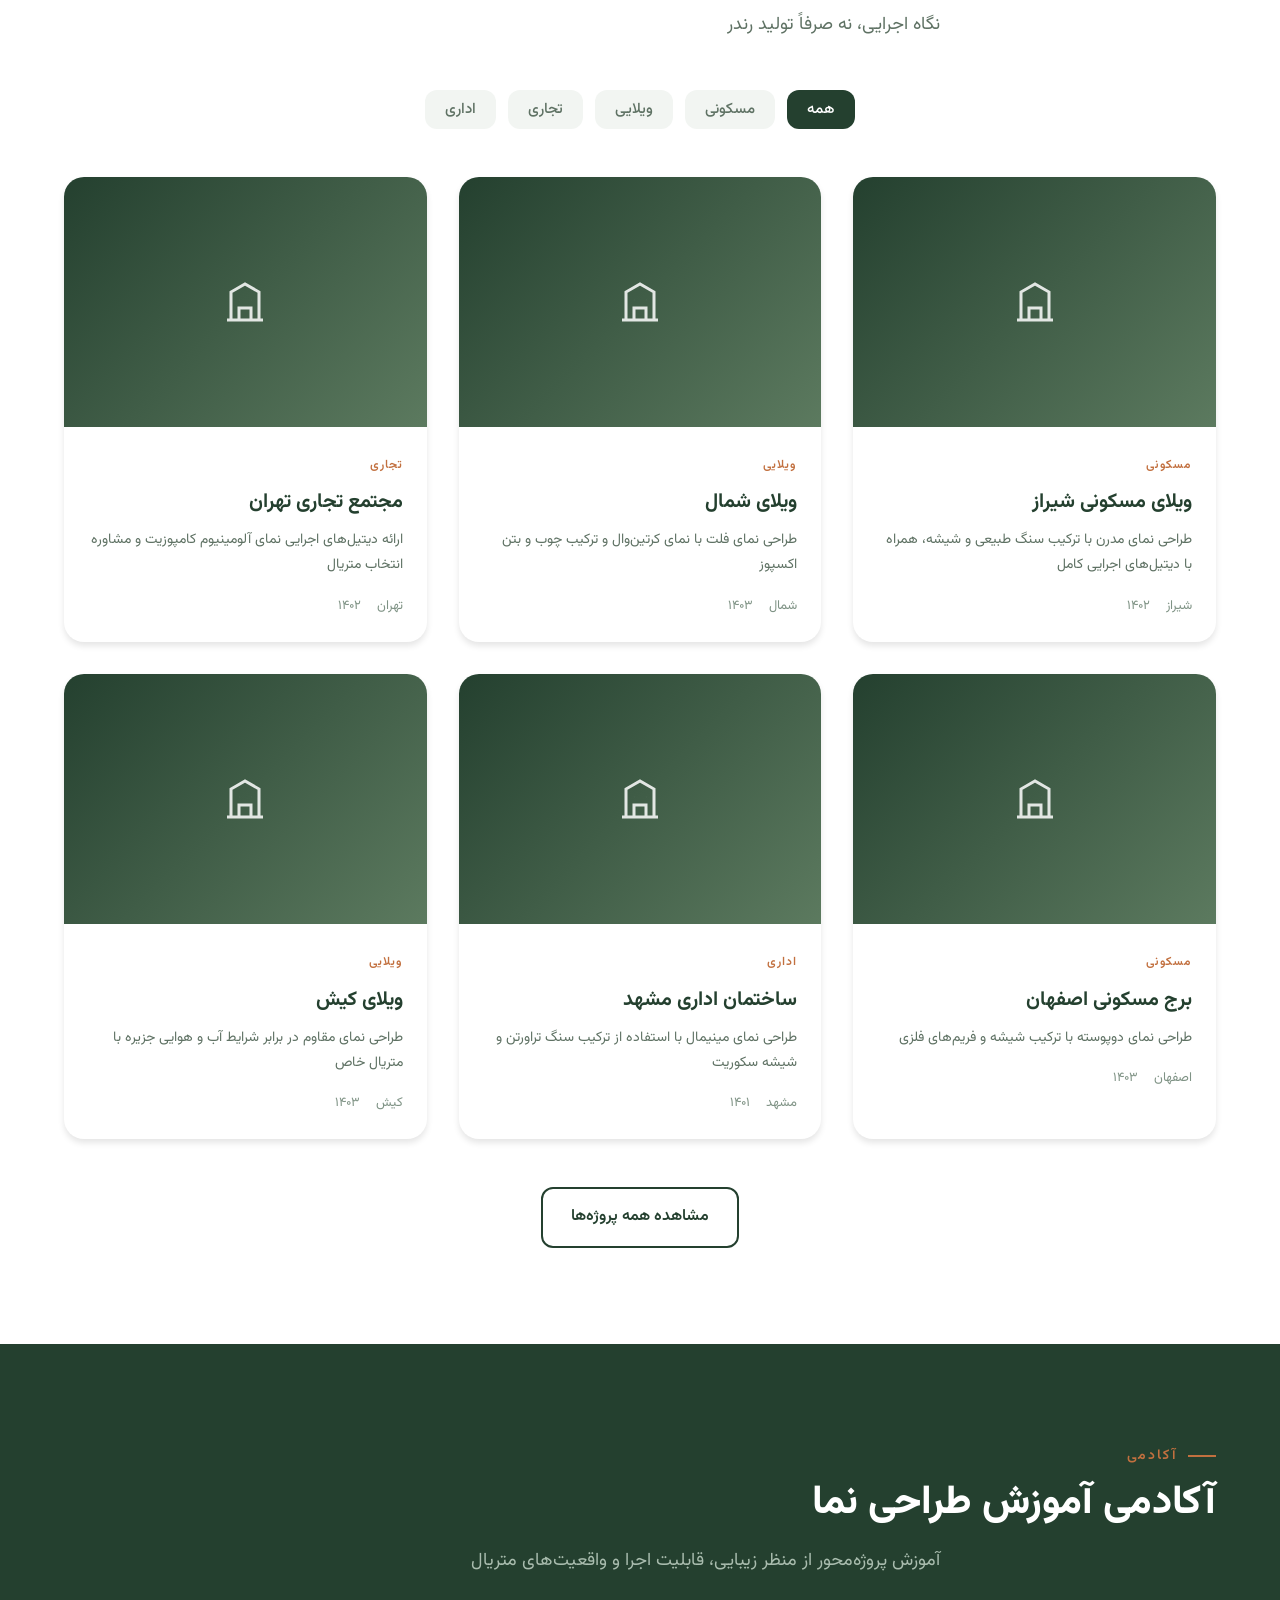
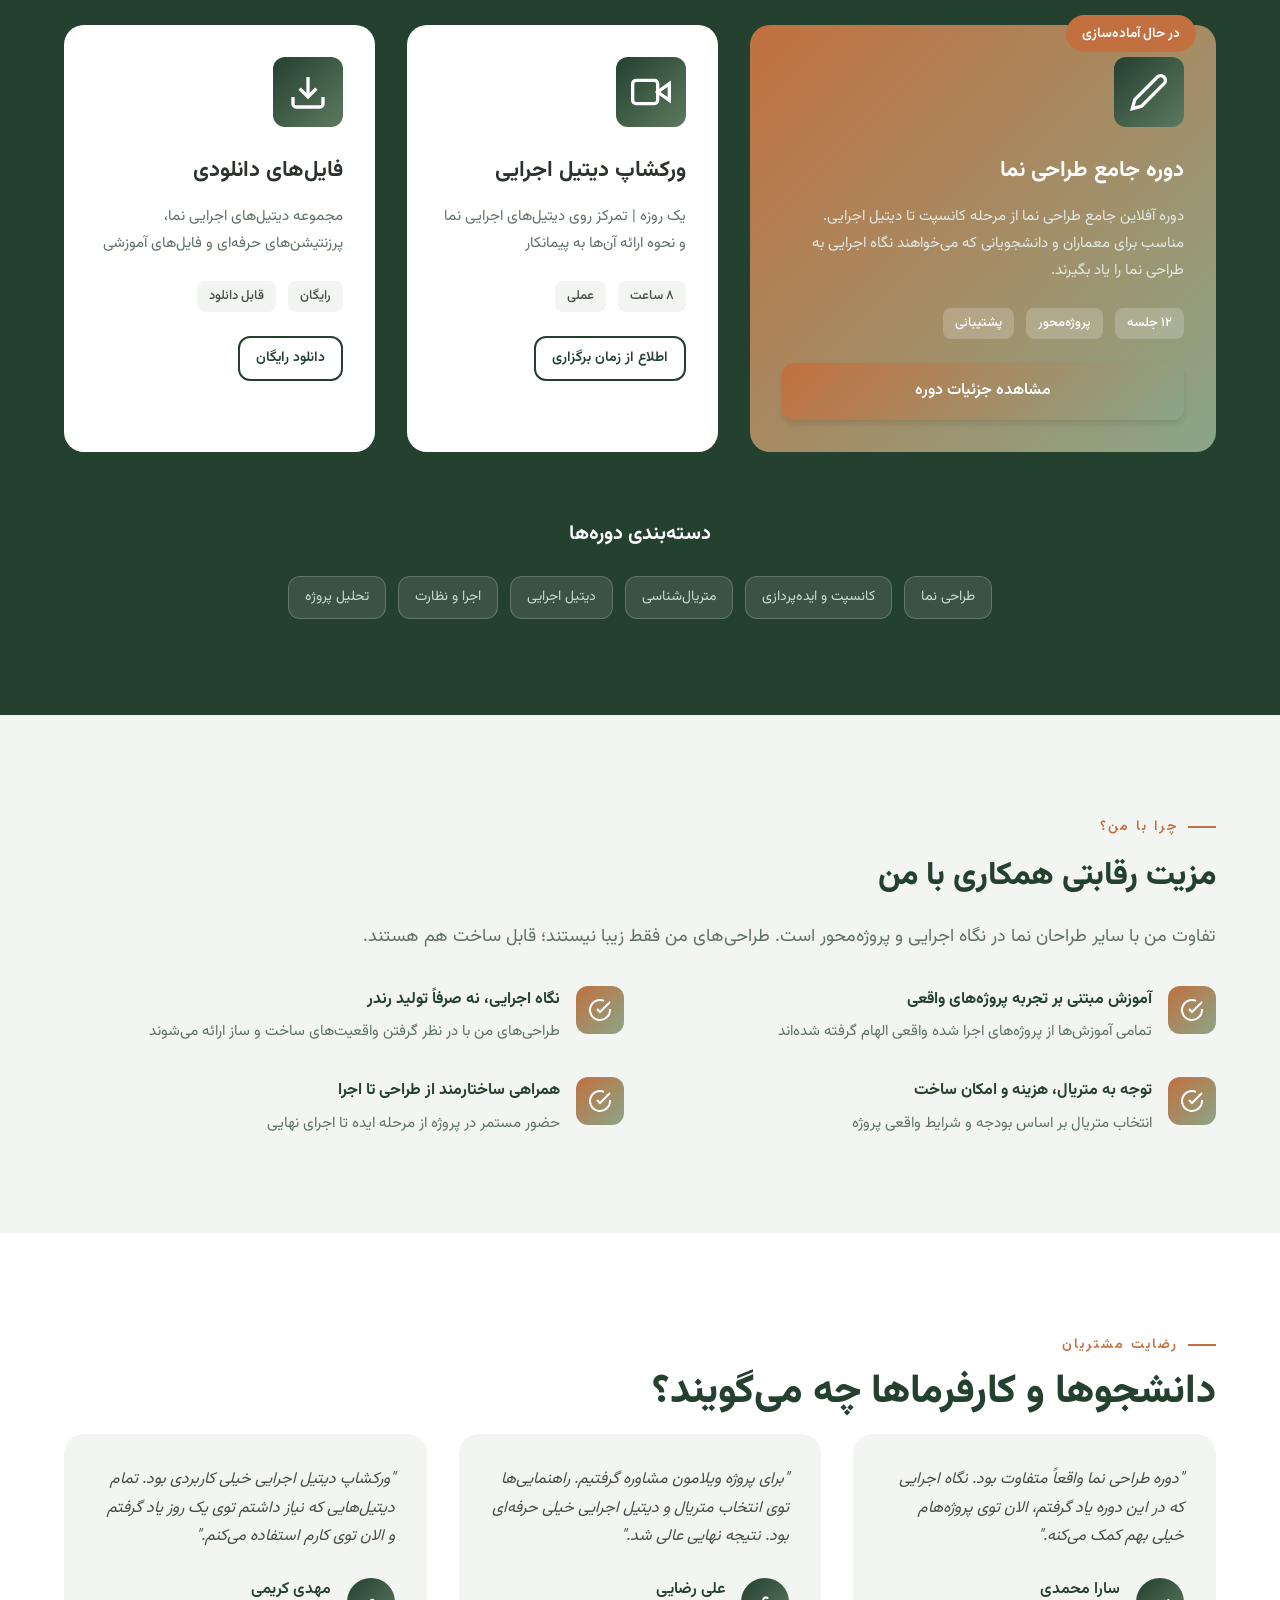
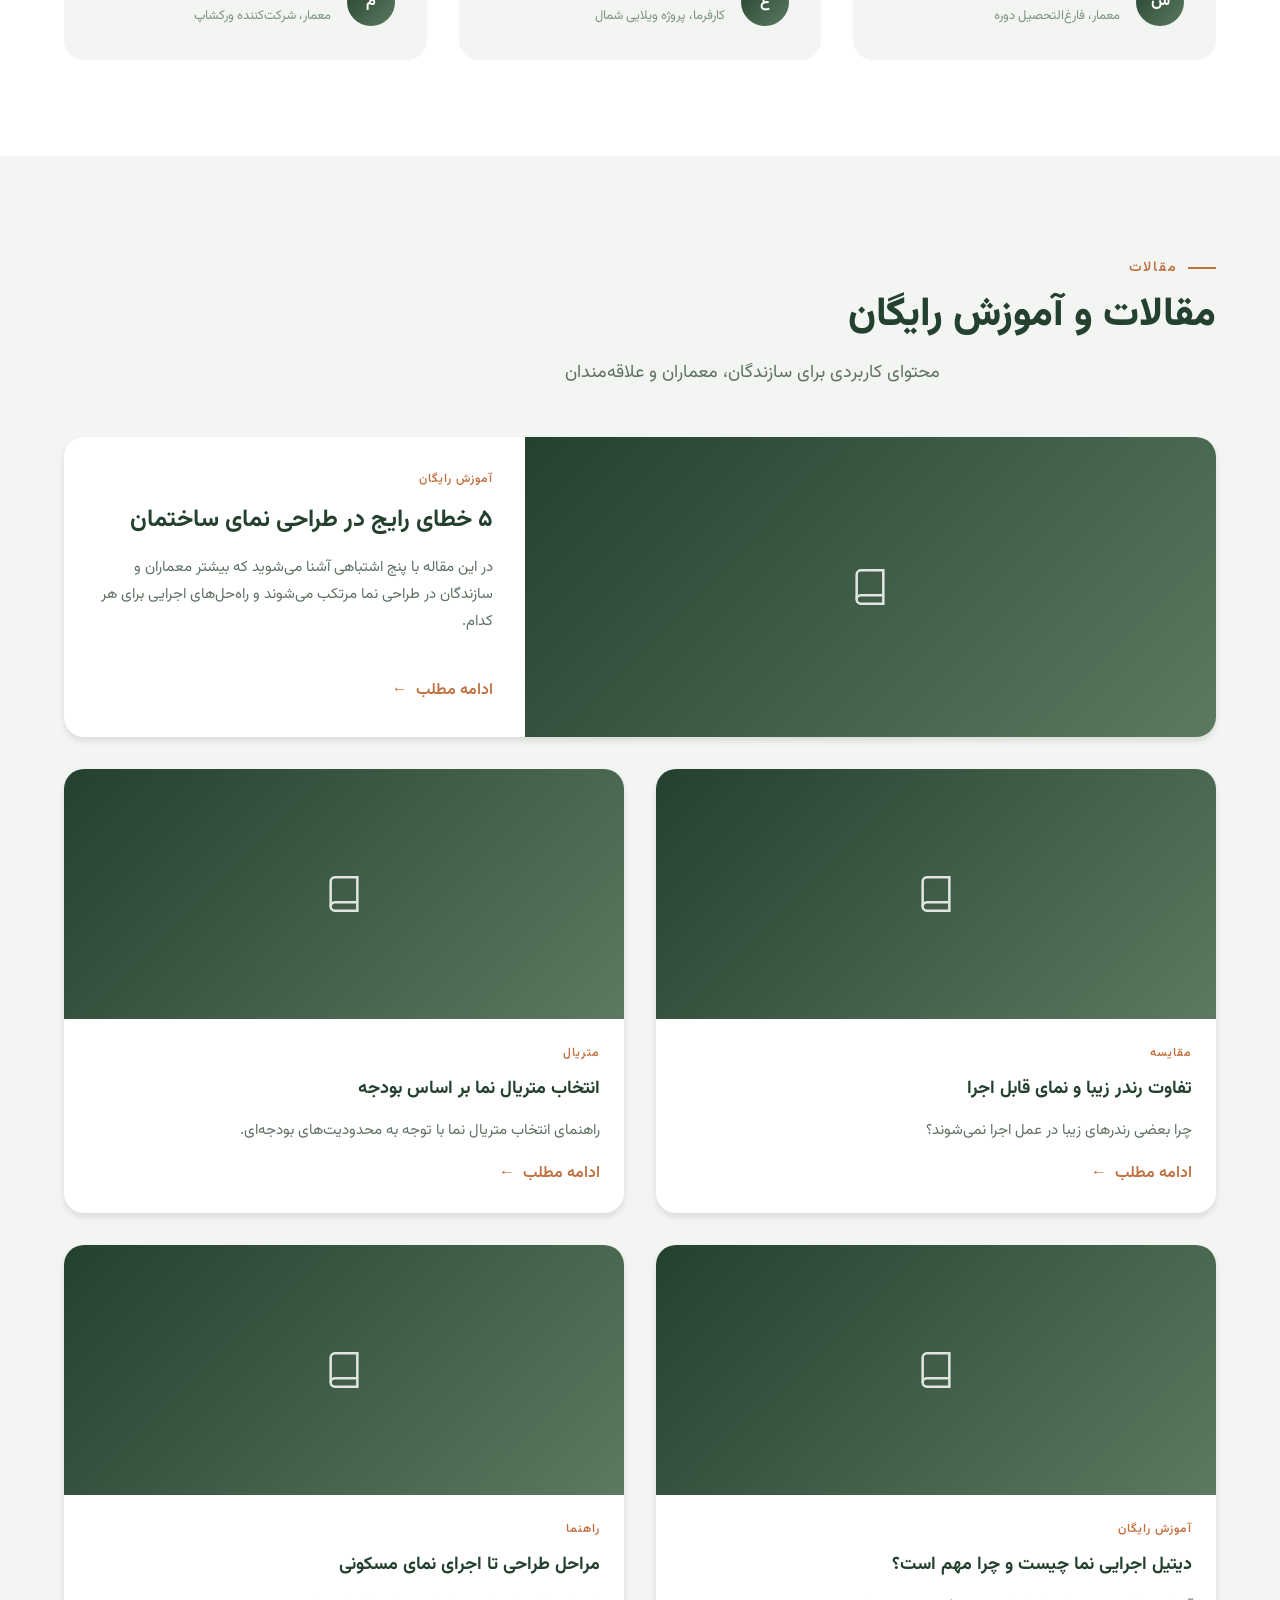
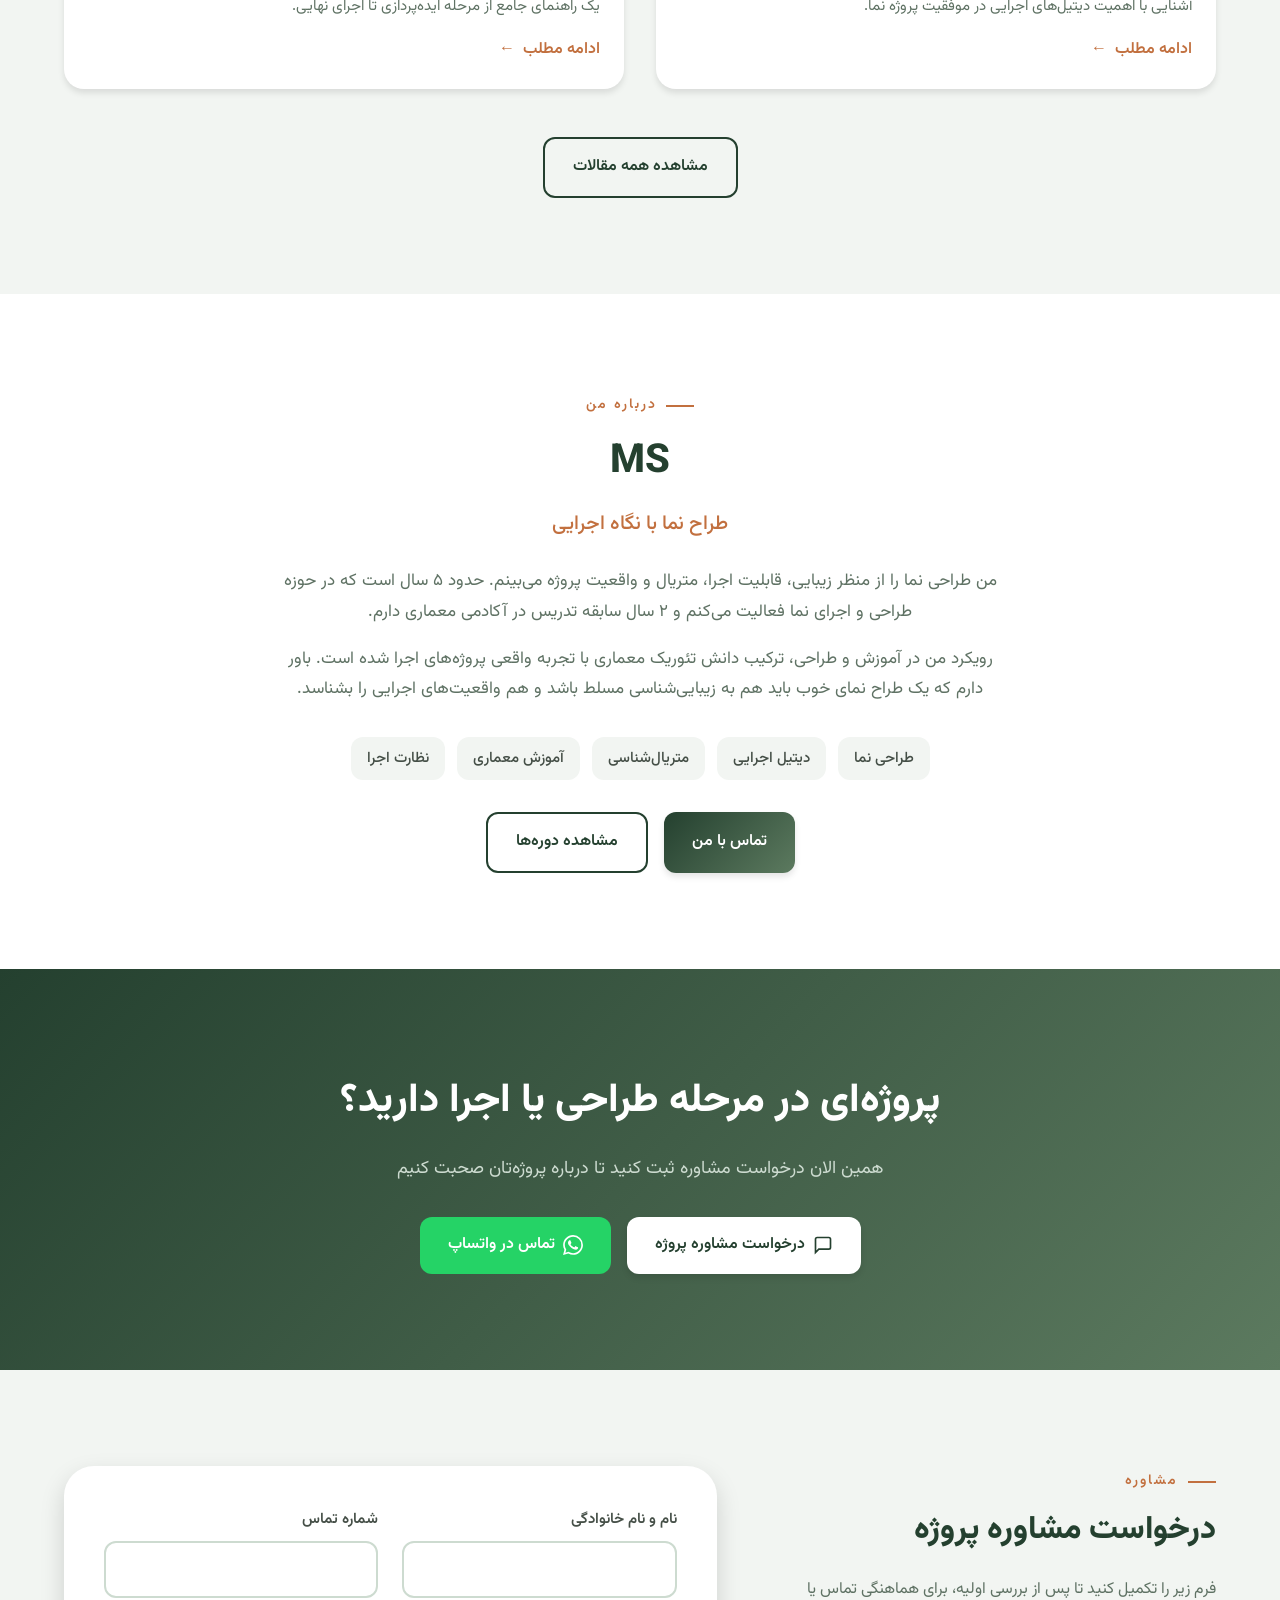
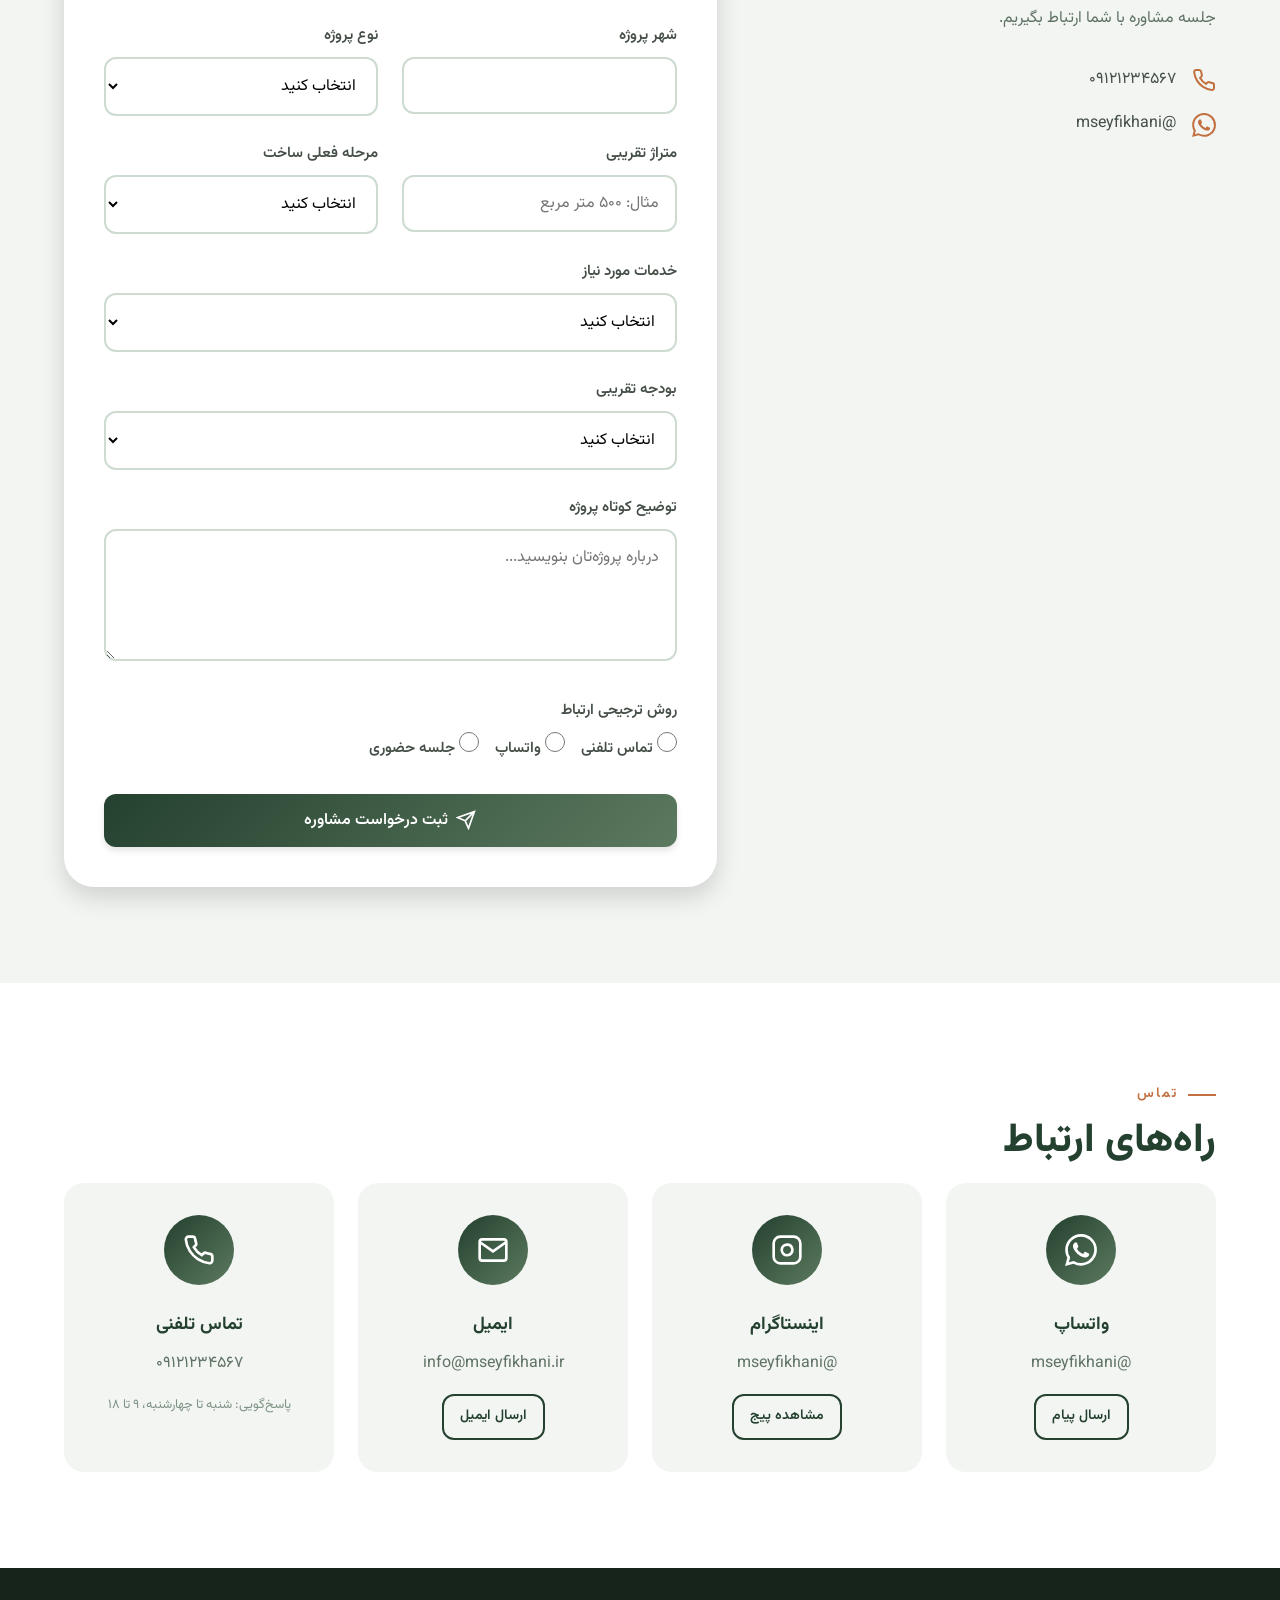
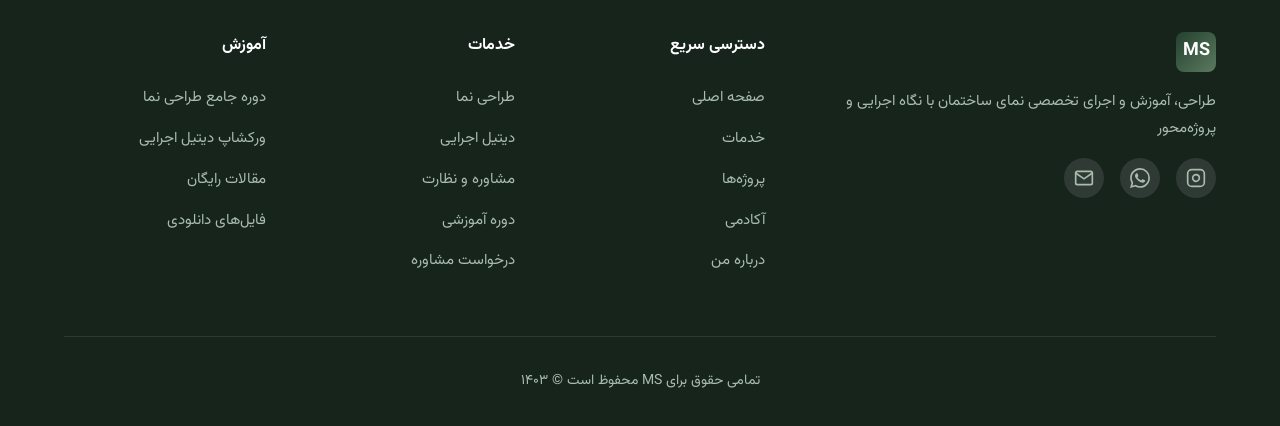
==== commit 4ff92481: "Add files via upload" ====
--- a/index.html
+++ b/index.html
@@ -37,65 +37,57 @@
 
     <!-- Hero Section -->
     <section class="hero" id="home">
-        <div class="hero-overlay"></div>
-        <div class="hero-content">
-            <span class="hero-eyebrow">طراحی &nbsp;·&nbsp; آموزش &nbsp;·&nbsp; اجرا</span>
-            <h1 class="hero-title">طراحی، آموزش و اجرای تخصصی نمای ساختمان</h1>
-            <p class="hero-subtitle">از ایده و طراحی تا دیتیل اجرایی و اجرای قابل ساخت؛ همراه سازندگان، معماران و علاقه‌مندان به طراحی نما.</p>
-            <div class="hero-buttons">
-                <a href="academy.html" class="btn btn-primary">
-                    <svg width="20" height="20" viewBox="0 0 24 24" fill="none" stroke="currentColor" stroke-width="2">
-                        <path d="M12 14l9-5-9-5-9 5 9 5z"></path>
-                        <path d="M12 14l6.16-3.422a12.083 12.083 0 01.665 6.479A11.952 11.952 0 0012 20.055a11.952 11.952 0 00-6.824-2.998 12.078 12.078 0 01.665-6.479L12 14z"></path>
-                    </svg>
-                    مشاهده دوره‌های طراحی نما
-                </a>
-                <a href="consultation.html" class="btn btn-secondary">
-                    <svg width="20" height="20" viewBox="0 0 24 24" fill="none" stroke="currentColor" stroke-width="2">
-                        <path d="M21 15a2 2 0 01-2 2H7l-4 4V5a2 2 0 012-2h14a2 2 0 012 2v10z"></path>
-                    </svg>
-                    ثبت درخواست طراحی و اجرای نما
-                </a>
-            </div>
-        </div>
-        <div class="hero-scroll">
-            <span>اسکرول کنید</span>
-            <svg width="24" height="24" viewBox="0 0 24 24" fill="none" stroke="currentColor" stroke-width="2">
-                <path d="M12 5v14M19 12l-7 7-7-7"/>
-            </svg>
+        <div class="container">
+            <div class="hero-content">
+                <span class="hero-eyebrow">طراحی &nbsp;·&nbsp; آموزش &nbsp;·&nbsp; اجرا</span>
+                <h1 class="hero-title">طراحی، آموزش و اجرای تخصصی نمای ساختمان</h1>
+                <p class="hero-subtitle">از ایده و طراحی تا دیتیل اجرایی و اجرای قابل ساخت؛ همراه سازندگان، معماران و علاقه‌مندان به طراحی نما.</p>
+                <div class="hero-buttons">
+                    <a href="academy.html" class="btn btn-primary">
+                        <svg width="20" height="20" viewBox="0 0 24 24" fill="none" stroke="currentColor" stroke-width="2">
+                            <path d="M12 14l9-5-9-5-9 5 9 5z"></path>
+                            <path d="M12 14l6.16-3.422a12.083 12.083 0 01.665 6.479A11.952 11.952 0 0012 20.055a11.952 11.952 0 00-6.824-2.998 12.078 12.078 0 01.665-6.479L12 14z"></path>
+                        </svg>
+                        مشاهده دوره‌های طراحی نما
+                    </a>
+                    <a href="consultation.html" class="btn btn-secondary">
+                        <svg width="20" height="20" viewBox="0 0 24 24" fill="none" stroke="currentColor" stroke-width="2">
+                            <path d="M21 15a2 2 0 01-2 2H7l-4 4V5a2 2 0 012-2h14a2 2 0 012 2v10z"></path>
+                        </svg>
+                        ثبت درخواست طراحی و اجرای نما
+                    </a>
+                </div>
+            </div>
+            <div class="hero-image">
+                <img src="https://images.unsplash.com/photo-1613490493576-7fde63acd811?w=900&h=1000&fit=crop" alt="نمای ویلای کرتین‌وال">
+            </div>
         </div>
     </section>
 
     <!-- About Intro Section -->
     <section class="about-intro">
         <div class="container">
-            <div class="about-intro-grid">
-                <div class="about-intro-image">
-                    <img src="https://images.unsplash.com/photo-1507003211169-0a1dd7228f2d?w=600&h=800&fit=crop" alt="MS">
-                    <div class="about-intro-image-border"></div>
-                </div>
-                <div class="about-intro-content">
-                    <span class="section-label">درباره من</span>
-                    <h2>طراح نما با نگاه اجرایی</h2>
-                    <p>حدود ۵ سال تجربه در حوزه طراحی و اجرای نما و ۲ سال سابقه تدریس طراحی نما در آکادمی معماری. رویکرد من ترکیب زیبایی‌شناسی معماری با واقعیت‌های اجرایی، متریال و بودجه پروژه است.</p>
-                    <div class="stats-grid">
-                        <div class="stat-item">
-                            <span class="stat-number" data-count="5">۵</span>
-                            <span class="stat-label">سال تجربه</span>
-                        </div>
-                        <div class="stat-item">
-                            <span class="stat-number" data-count="2">۲</span>
-                            <span class="stat-label">سال تدریس تخصصی</span>
-                        </div>
-                        <div class="stat-item">
-                            <span class="stat-number" data-count="25">۲۵</span>
-                            <span class="stat-label">پروژه اجرا شده</span>
-                        </div>
-                        <div class="stat-item">
-                            <span class="stat-number" data-count="150">۱۵۰</span>
-                            <span class="stat-label">دانشجو</span>
-                        </div>
-                    </div>
+            <div class="about-intro-text">
+                <span class="section-label">درباره من</span>
+                <h2>طراح نما با نگاه اجرایی</h2>
+                <p>حدود ۵ سال تجربه در حوزه طراحی و اجرای نما و ۲ سال سابقه تدریس طراحی نما در آکادمی معماری. رویکرد من ترکیب زیبایی‌شناسی معماری با واقعیت‌های اجرایی، متریال و بودجه پروژه است.</p>
+            </div>
+            <div class="stats-grid">
+                <div class="stat-item">
+                    <span class="stat-number" data-count="5">۵</span>
+                    <span class="stat-label">سال تجربه</span>
+                </div>
+                <div class="stat-item">
+                    <span class="stat-number" data-count="2">۲</span>
+                    <span class="stat-label">سال تدریس تخصصی</span>
+                </div>
+                <div class="stat-item">
+                    <span class="stat-number" data-count="25">۲۵</span>
+                    <span class="stat-label">پروژه اجرا شده</span>
+                </div>
+                <div class="stat-item">
+                    <span class="stat-number" data-count="150">۱۵۰</span>
+                    <span class="stat-label">دانشجو</span>
                 </div>
             </div>
         </div>
@@ -228,8 +220,10 @@
             </div>
             <div class="projects-grid">
                 <div class="project-card" data-category="residential">
-                    <div class="project-image">
-                        <img src="https://images.unsplash.com/photo-1600596542815-ffad4c1539a9?w=800&h=600&fit=crop" alt="پروژه مسکونی شیراز">
+                    <div class="project-image icon-fill" role="img" aria-label="پروژه مسکونی شیراز">
+                        <svg width="48" height="48" viewBox="0 0 24 24" fill="none" stroke="currentColor" stroke-width="1.5">
+                            <path d="M3 21h18M5 21V7l7-4 7 4v14M9 21v-6h6v6M9 11h.01M9 15h.01M15 11h.01M15 15h.01"></path>
+                        </svg>
                         <div class="project-overlay">
                             <span class="project-role">طراحی و نظارت</span>
                         </div>
@@ -245,8 +239,10 @@
                     </div>
                 </div>
                 <div class="project-card" data-category="villa">
-                    <div class="project-image">
-                        <img src="https://images.unsplash.com/photo-1613490493576-7fde63acd811?w=800&h=600&fit=crop" alt="پروژه ویلایی شمال">
+                    <div class="project-image icon-fill" role="img" aria-label="پروژه ویلایی شمال">
+                        <svg width="48" height="48" viewBox="0 0 24 24" fill="none" stroke="currentColor" stroke-width="1.5">
+                            <path d="M3 21h18M5 21V7l7-4 7 4v14M9 21v-6h6v6M9 11h.01M9 15h.01M15 11h.01M15 15h.01"></path>
+                        </svg>
                         <div class="project-overlay">
                             <span class="project-role">طراحی و اجرا</span>
                         </div>
@@ -262,8 +258,10 @@
                     </div>
                 </div>
                 <div class="project-card" data-category="commercial">
-                    <div class="project-image">
-                        <img src="https://images.unsplash.com/photo-1486406146926-c627a92ad1ab?w=800&h=600&fit=crop" alt="پروژه تجاری تهران">
+                    <div class="project-image icon-fill" role="img" aria-label="پروژه تجاری تهران">
+                        <svg width="48" height="48" viewBox="0 0 24 24" fill="none" stroke="currentColor" stroke-width="1.5">
+                            <path d="M3 21h18M5 21V7l7-4 7 4v14M9 21v-6h6v6M9 11h.01M9 15h.01M15 11h.01M15 15h.01"></path>
+                        </svg>
                         <div class="project-overlay">
                             <span class="project-role">مشاوره و دیتیل</span>
                         </div>
@@ -279,8 +277,10 @@
                     </div>
                 </div>
                 <div class="project-card" data-category="residential">
-                    <div class="project-image">
-                        <img src="https://images.unsplash.com/photo-1600585154340-be6161a56a0c?w=800&h=600&fit=crop" alt="پروژه مسکونی اصفهان">
+                    <div class="project-image icon-fill" role="img" aria-label="پروژه مسکونی اصفهان">
+                        <svg width="48" height="48" viewBox="0 0 24 24" fill="none" stroke="currentColor" stroke-width="1.5">
+                            <path d="M3 21h18M5 21V7l7-4 7 4v14M9 21v-6h6v6M9 11h.01M9 15h.01M15 11h.01M15 15h.01"></path>
+                        </svg>
                         <div class="project-overlay">
                             <span class="project-role">طراحی</span>
                         </div>
@@ -296,8 +296,10 @@
                     </div>
                 </div>
                 <div class="project-card" data-category="office">
-                    <div class="project-image">
-                        <img src="https://images.unsplash.com/photo-1497366216548-37526070297c?w=800&h=600&fit=crop" alt="پروژه اداری مشهد">
+                    <div class="project-image icon-fill" role="img" aria-label="پروژه اداری مشهد">
+                        <svg width="48" height="48" viewBox="0 0 24 24" fill="none" stroke="currentColor" stroke-width="1.5">
+                            <path d="M3 21h18M5 21V7l7-4 7 4v14M9 21v-6h6v6M9 11h.01M9 15h.01M15 11h.01M15 15h.01"></path>
+                        </svg>
                         <div class="project-overlay">
                             <span class="project-role">طراحی و نظارت</span>
                         </div>
@@ -313,8 +315,10 @@
                     </div>
                 </div>
                 <div class="project-card" data-category="villa">
-                    <div class="project-image">
-                        <img src="https://images.unsplash.com/photo-1600607687939-ce8a6c25118c?w=800&h=600&fit=crop" alt="پروژه ویلایی کیش">
+                    <div class="project-image icon-fill" role="img" aria-label="پروژه ویلایی کیش">
+                        <svg width="48" height="48" viewBox="0 0 24 24" fill="none" stroke="currentColor" stroke-width="1.5">
+                            <path d="M3 21h18M5 21V7l7-4 7 4v14M9 21v-6h6v6M9 11h.01M9 15h.01M15 11h.01M15 15h.01"></path>
+                        </svg>
                         <div class="project-overlay">
                             <span class="project-role">طراحی و اجرا</span>
                         </div>
@@ -470,10 +474,6 @@
                         </div>
                     </div>
                 </div>
-                <div class="why-image">
-                    <img src="https://images.unsplash.com/photo-1503387762-592deb58ef4e?w=600&h=800&fit=crop" alt="Workshop">
-                    <div class="why-image-overlay"></div>
-                </div>
             </div>
         </div>
     </section>
@@ -532,8 +532,11 @@
             <p class="section-subtitle">محتوای کاربردی برای سازندگان، معماران و علاقه‌مندان</p>
             <div class="articles-grid">
                 <article class="article-card article-featured">
-                    <div class="article-image">
-                        <img src="https://images.unsplash.com/photo-1545324418-cc1a3fa10c00?w=800&h=500&fit=crop" alt="۵ خطای رایج در طراحی نما">
+                    <div class="article-image icon-fill" role="img" aria-label="۵ خطای رایج در طراحی نما">
+                        <svg width="40" height="40" viewBox="0 0 24 24" fill="none" stroke="currentColor" stroke-width="1.5">
+                            <path d="M4 19.5A2.5 2.5 0 016.5 17H20"></path>
+                            <path d="M6.5 2H20v20H6.5A2.5 2.5 0 014 19.5v-15A2.5 2.5 0 016.5 2z"></path>
+                        </svg>
                     </div>
                     <div class="article-content">
                         <span class="article-category">آموزش رایگان</span>
@@ -543,8 +546,11 @@
                     </div>
                 </article>
                 <article class="article-card">
-                    <div class="article-image">
-                        <img src="https://images.unsplash.com/photo-1600585154526-990dced4db0d?w=600&h=400&fit=crop" alt="رندر زیبا و نمای قابل اجرا">
+                    <div class="article-image icon-fill" role="img" aria-label="رندر زیبا و نمای قابل اجرا">
+                        <svg width="40" height="40" viewBox="0 0 24 24" fill="none" stroke="currentColor" stroke-width="1.5">
+                            <path d="M4 19.5A2.5 2.5 0 016.5 17H20"></path>
+                            <path d="M6.5 2H20v20H6.5A2.5 2.5 0 014 19.5v-15A2.5 2.5 0 016.5 2z"></path>
+                        </svg>
                     </div>
                     <div class="article-content">
                         <span class="article-category">مقایسه</span>
@@ -554,8 +560,11 @@
                     </div>
                 </article>
                 <article class="article-card">
-                    <div class="article-image">
-                        <img src="https://images.unsplash.com/photo-1558618666-fcd25c85cd64?w=600&h=400&fit=crop" alt="انتخاب متریال نما">
+                    <div class="article-image icon-fill" role="img" aria-label="انتخاب متریال نما">
+                        <svg width="40" height="40" viewBox="0 0 24 24" fill="none" stroke="currentColor" stroke-width="1.5">
+                            <path d="M4 19.5A2.5 2.5 0 016.5 17H20"></path>
+                            <path d="M6.5 2H20v20H6.5A2.5 2.5 0 014 19.5v-15A2.5 2.5 0 016.5 2z"></path>
+                        </svg>
                     </div>
                     <div class="article-content">
                         <span class="article-category">متریال</span>
@@ -565,8 +574,11 @@
                     </div>
                 </article>
                 <article class="article-card">
-                    <div class="article-image">
-                        <img src="https://images.unsplash.com/photo-1504307651254-35680f356dfd?w=600&h=400&fit=crop" alt="دیتیل اجرایی نما">
+                    <div class="article-image icon-fill" role="img" aria-label="دیتیل اجرایی نما">
+                        <svg width="40" height="40" viewBox="0 0 24 24" fill="none" stroke="currentColor" stroke-width="1.5">
+                            <path d="M4 19.5A2.5 2.5 0 016.5 17H20"></path>
+                            <path d="M6.5 2H20v20H6.5A2.5 2.5 0 014 19.5v-15A2.5 2.5 0 016.5 2z"></path>
+                        </svg>
                     </div>
                     <div class="article-content">
                         <span class="article-category">آموزش رایگان</span>
@@ -576,8 +588,11 @@
                     </div>
                 </article>
                 <article class="article-card">
-                    <div class="article-image">
-                        <img src="https://images.unsplash.com/photo-1600566753190-17f0baa2a6c3?w=600&h=400&fit=crop" alt="مراحل طراحی تا اجرای نما">
+                    <div class="article-image icon-fill" role="img" aria-label="مراحل طراحی تا اجرای نما">
+                        <svg width="40" height="40" viewBox="0 0 24 24" fill="none" stroke="currentColor" stroke-width="1.5">
+                            <path d="M4 19.5A2.5 2.5 0 016.5 17H20"></path>
+                            <path d="M6.5 2H20v20H6.5A2.5 2.5 0 014 19.5v-15A2.5 2.5 0 016.5 2z"></path>
+                        </svg>
                     </div>
                     <div class="article-content">
                         <span class="article-category">راهنما</span>
@@ -596,42 +611,22 @@
     <!-- About Section -->
     <section class="about" id="about">
         <div class="container">
-            <div class="about-grid">
-                <div class="about-images">
-                    <div class="about-image-main">
-                        <img src="https://images.unsplash.com/photo-1507003211169-0a1dd7228f2d?w=600&h=800&fit=crop" alt="MS">
-                    </div>
-                    <div class="about-image-secondary">
-                        <img src="https://images.unsplash.com/photo-1536924940846-227afb31e2a5?w=400&h=300&fit=crop" alt="Workshop">
-                    </div>
-                </div>
-                <div class="about-content">
-                    <span class="section-label">درباره من</span>
-                    <h2>MS</h2>
-                    <h3>طراح نما با نگاه اجرایی</h3>
-                    <p>من طراحی نما را از منظر زیبایی، قابلیت اجرا، متریال و واقعیت پروژه می‌بینم. حدود ۵ سال است که در حوزه طراحی و اجرای نما فعالیت می‌کنم و ۲ سال سابقه تدریس در آکادمی معماری دارم.</p>
-                    <p>رویکرد من در آموزش و طراحی، ترکیب دانش تئوریک معماری با تجربه واقعی پروژه‌های اجرا شده است. باور دارم که یک طراح نمای خوب باید هم به زیبایی‌شناسی مسلط باشد و هم واقعیت‌های اجرایی را بشناسد.</p>
-                    <div class="about-skills">
-                        <div class="skill-item">
-                            <span>طراحی نما</span>
-                        </div>
-                        <div class="skill-item">
-                            <span>دیتیل اجرایی</span>
-                        </div>
-                        <div class="skill-item">
-                            <span>متریال‌شناسی</span>
-                        </div>
-                        <div class="skill-item">
-                            <span>آموزش معماری</span>
-                        </div>
-                        <div class="skill-item">
-                            <span>نظارت اجرا</span>
-                        </div>
-                    </div>
-                    <div class="about-cta">
-                        <a href="contact.html" class="btn btn-primary">تماس با من</a>
-                        <a href="academy.html" class="btn btn-outline">مشاهده دوره‌ها</a>
-                    </div>
+            <div class="about-content about-content-centered">
+                <span class="section-label">درباره من</span>
+                <h2>MS</h2>
+                <h3>طراح نما با نگاه اجرایی</h3>
+                <p>من طراحی نما را از منظر زیبایی، قابلیت اجرا، متریال و واقعیت پروژه می‌بینم. حدود ۵ سال است که در حوزه طراحی و اجرای نما فعالیت می‌کنم و ۲ سال سابقه تدریس در آکادمی معماری دارم.</p>
+                <p>رویکرد من در آموزش و طراحی، ترکیب دانش تئوریک معماری با تجربه واقعی پروژه‌های اجرا شده است. باور دارم که یک طراح نمای خوب باید هم به زیبایی‌شناسی مسلط باشد و هم واقعیت‌های اجرایی را بشناسد.</p>
+                <div class="about-skills">
+                    <div class="skill-item"><span>طراحی نما</span></div>
+                    <div class="skill-item"><span>دیتیل اجرایی</span></div>
+                    <div class="skill-item"><span>متریال‌شناسی</span></div>
+                    <div class="skill-item"><span>آموزش معماری</span></div>
+                    <div class="skill-item"><span>نظارت اجرا</span></div>
+                </div>
+                <div class="about-cta">
+                    <a href="contact.html" class="btn btn-primary">تماس با من</a>
+                    <a href="academy.html" class="btn btn-outline">مشاهده دوره‌ها</a>
                 </div>
             </div>
         </div>
--- a/styles.css
+++ b/styles.css
@@ -1,29 +1,29 @@
 /* ==============================================
-   Architecture Website - Mohammad Seyfikhani
+   Architecture Website
    Modern, Professional, RTL Design
    ============================================== */
 
-/* CSS Variables */
+/* CSS Variables — green-tonal architectural palette on warm stone background, per reference brief */
 :root {
-    --primary: #1a1a2e;
-    --primary-light: #16213e;
-    --secondary: #e94560;
-    --accent: #0f3460;
-    --accent-light: #533483;
-    --dark: #0a0a0a;
+    --primary: #24402f;
+    --primary-light: #2f5039;
+    --secondary: #c2703f;
+    --accent: #5c7a5f;
+    --accent-light: #8aa688;
+    --dark: #16241c;
     --light: #ffffff;
-    --gray-100: #f8f9fa;
-    --gray-200: #e9ecef;
-    --gray-300: #dee2e6;
-    --gray-400: #ced4da;
-    --gray-500: #adb5bd;
-    --gray-600: #6c757d;
-    --gray-700: #495057;
-    --gray-800: #343a40;
-    --gray-900: #212529;
+    --gray-100: #f2f5f2;
+    --gray-200: #e3e9e3;
+    --gray-300: #cddbd0;
+    --gray-400: #a9bcae;
+    --gray-500: #7f9385;
+    --gray-600: #5f7264;
+    --gray-700: #454f47;
+    --gray-800: #2c332d;
+    --gray-900: #1b201c;
     --gradient-primary: linear-gradient(135deg, var(--primary) 0%, var(--accent) 100%);
     --gradient-accent: linear-gradient(135deg, var(--secondary) 0%, var(--accent-light) 100%);
-    --gradient-dark: linear-gradient(180deg, rgba(26, 26, 46, 0.95) 0%, rgba(10, 10, 10, 0.98) 100%);
+    --gradient-dark: linear-gradient(180deg, rgba(22, 36, 28, 0.95) 0%, rgba(16, 26, 20, 0.98) 100%);
     --shadow-sm: 0 2px 4px rgba(0, 0, 0, 0.05);
     --shadow-md: 0 4px 6px rgba(0, 0, 0, 0.1);
     --shadow-lg: 0 10px 25px rgba(0, 0, 0, 0.15);
@@ -96,8 +96,11 @@
 }
 
 /* Typography */
-.section-label {
-    display: inline-block;
+.section-label,
+.section-label-light {
+    display: inline-flex;
+    align-items: center;
+    gap: 0.6rem;
     font-size: 0.875rem;
     font-weight: 600;
     color: var(--secondary);
@@ -106,14 +109,13 @@
     margin-bottom: 0.5rem;
 }
 
-.section-label-light {
+.section-label::before,
+.section-label-light::before {
+    content: '';
     display: inline-block;
-    font-size: 0.875rem;
-    font-weight: 600;
-    color: var(--secondary);
-    text-transform: uppercase;
-    letter-spacing: 2px;
-    margin-bottom: 0.5rem;
+    width: 28px;
+    height: 2px;
+    background: currentColor;
 }
 
 .section-title {
@@ -333,27 +335,65 @@
    ============================================== */
 .hero {
     position: relative;
-    min-height: 100vh;
+    min-height: 92vh;
     display: flex;
     align-items: center;
-    justify-content: center;
-    background: url('https://images.unsplash.com/photo-1487958449943-2429e8be8625?w=1920&h=1080&fit=crop') center/cover no-repeat;
+    background: var(--light);
     overflow: hidden;
 }
 
-.hero-overlay {
+/* Subtle sketch-like elevation lines in the background — a quiet nod to
+   architectural drafting, kept faint so it never competes with the content. */
+.hero::before {
+    content: '';
     position: absolute;
     inset: 0;
-    background: var(--gradient-dark);
-    opacity: 0.9;
+    background-image:
+        repeating-linear-gradient(90deg, rgba(36,64,47,0.05) 0 1px, transparent 1px 64px),
+        linear-gradient(180deg, transparent 60%, rgba(36,64,47,0.04) 100%);
+    pointer-events: none;
+}
+
+.page-header::before,
+.course-hero::before,
+.article-hero::before {
+    content: '';
+    position: absolute;
+    inset: 0;
+    background-image: repeating-linear-gradient(90deg, rgba(36,64,47,0.06) 0 1px, transparent 1px 64px);
+    pointer-events: none;
+}
+
+.hero-overlay {
+    display: none;
+}
+
+.hero .container {
+    position: relative;
+    z-index: 2;
+    display: grid;
+    grid-template-columns: 1fr 1fr;
+    gap: 3rem;
+    align-items: center;
+}
+
+.hero-image {
+    border-radius: var(--border-radius-lg);
+    overflow: hidden;
+    box-shadow: var(--shadow-xl);
+}
+
+.hero-image img {
+    width: 100%;
+    height: 520px;
+    object-fit: cover;
 }
 
 .hero-content {
     position: relative;
     z-index: 10;
-    text-align: center;
-    max-width: 800px;
-    padding: 2rem;
+    text-align: right;
+    max-width: 560px;
     animation: fadeInUp 1s ease;
 }
 
@@ -368,57 +408,38 @@
     }
 }
 
+.hero-eyebrow {
+    display: inline-block;
+    font-size: 0.9rem;
+    font-weight: 600;
+    letter-spacing: 3px;
+    color: var(--secondary);
+    text-transform: uppercase;
+    margin-bottom: 1.25rem;
+}
+
 .hero-title {
-    font-size: clamp(2rem, 5vw, 3.5rem);
+    font-size: clamp(2rem, 4.5vw, 3.25rem);
     font-weight: 900;
-    color: var(--light);
+    color: var(--primary);
     margin-bottom: 1.5rem;
-    line-height: 1.2;
+    line-height: 1.25;
 }
 
 .hero-subtitle {
-    font-size: clamp(1rem, 2vw, 1.25rem);
-    color: var(--gray-300);
+    font-size: clamp(1rem, 2vw, 1.2rem);
+    color: var(--gray-700);
     margin-bottom: 2.5rem;
-    max-width: 600px;
-    margin-left: auto;
-    margin-right: auto;
 }
 
 .hero-buttons {
     display: flex;
     flex-wrap: wrap;
     gap: 1rem;
-    justify-content: center;
 }
 
 .hero-scroll {
-    position: absolute;
-    bottom: 2rem;
-    left: 50%;
-    transform: translateX(-50%);
-    display: flex;
-    flex-direction: column;
-    align-items: center;
-    gap: 0.5rem;
-    color: var(--gray-400);
-    animation: bounce 2s infinite;
-}
-
-@keyframes bounce {
-    0%, 20%, 50%, 80%, 100% {
-        transform: translateX(-50%) translateY(0);
-    }
-    40% {
-        transform: translateX(-50%) translateY(-10px);
-    }
-    60% {
-        transform: translateX(-50%) translateY(-5px);
-    }
-}
-
-.hero-scroll svg {
-    transform: rotate(180deg);
+    display: none;
 }
 
 /* ==============================================
@@ -429,11 +450,10 @@
     background: var(--gray-100);
 }
 
-.about-intro-grid {
-    display: grid;
-    grid-template-columns: 1fr 1.5fr;
-    gap: 4rem;
-    align-items: center;
+.about-intro-text {
+    text-align: center;
+    max-width: 720px;
+    margin: 0 auto 3rem;
 }
 
 .about-intro-image {
@@ -959,10 +979,19 @@
 }
 
 .why-grid {
+    display: block;
+}
+
+.why-features {
     display: grid;
-    grid-template-columns: 1.2fr 1fr;
-    gap: 4rem;
-    align-items: center;
+    grid-template-columns: repeat(2, 1fr);
+    gap: 2rem;
+}
+
+@media (max-width: 768px) {
+    .why-features {
+        grid-template-columns: 1fr;
+    }
 }
 
 .why-content h2 {
@@ -976,12 +1005,6 @@
     font-size: 1.125rem;
     color: var(--gray-600);
     margin-bottom: 2rem;
-}
-
-.why-features {
-    display: flex;
-    flex-direction: column;
-    gap: 1.5rem;
 }
 
 .why-feature {
@@ -1222,11 +1245,18 @@
     background: var(--light);
 }
 
-.about-grid {
-    display: grid;
-    grid-template-columns: 1fr 1.5fr;
-    gap: 4rem;
-    align-items: start;
+.about-content-centered {
+    max-width: 720px;
+    margin: 0 auto;
+    text-align: center;
+}
+
+.about-content-centered .about-skills {
+    justify-content: center;
+}
+
+.about-content-centered .about-cta {
+    justify-content: center;
 }
 
 .about-images {
@@ -1711,6 +1741,33 @@
 }
 
 @media (max-width: 768px) {
+    .hero {
+        min-height: auto;
+        padding: 8rem 0 3rem;
+    }
+
+    .hero .container {
+        grid-template-columns: 1fr;
+        text-align: center;
+    }
+
+    .hero-content {
+        text-align: center;
+        max-width: 100%;
+    }
+
+    .hero-buttons {
+        justify-content: center;
+    }
+
+    .hero-image {
+        order: -1;
+    }
+
+    .hero-image img {
+        height: 300px;
+    }
+
     .nav-links {
         position: fixed;
         top: 0;
@@ -1881,3 +1938,334 @@
     opacity: 1;
     visibility: visible;
 }
+
+/* ==============================================
+   NEW MULTI-PAGE ADDITIONS
+   ============================================== */
+
+/* Active nav link */
+.nav-links a.active-link {
+    color: var(--secondary);
+    font-weight: 600;
+}
+.nav-cta-btn.active-link {
+    opacity: 0.85;
+}
+
+/* Generic page header (used by services/projects/academy/articles/contact) */
+.page-header {
+    position: relative;
+    overflow: hidden;
+    background: var(--gray-100);
+    color: var(--primary);
+    padding: 9rem 0 4rem;
+    text-align: center;
+}
+.page-header .container {
+    position: relative;
+    z-index: 2;
+}
+.page-header h1 {
+    font-size: clamp(2rem, 4vw, 3rem);
+    margin: 0.75rem 0;
+}
+.page-header p {
+    color: var(--gray-700);
+    max-width: 600px;
+    margin: 0 auto;
+}
+
+/* Services detail page */
+.services-detail {
+    padding: 5rem 0;
+}
+.service-detail-block {
+    border-bottom: 1px solid var(--gray-200);
+    padding: 3rem 0;
+}
+.service-detail-block:last-child {
+    border-bottom: none;
+}
+.service-detail-icon {
+    width: 70px;
+    height: 70px;
+    display: flex;
+    align-items: center;
+    justify-content: center;
+    background: var(--gradient-accent);
+    color: var(--light);
+    border-radius: var(--border-radius-md);
+    margin-bottom: 1.25rem;
+}
+.service-detail-block h2 {
+    font-size: 1.6rem;
+    margin-bottom: 1.5rem;
+}
+.service-detail-grid {
+    display: grid;
+    grid-template-columns: repeat(auto-fit, minmax(220px, 1fr));
+    gap: 1.5rem;
+    margin-bottom: 1.5rem;
+}
+.service-detail-grid h4 {
+    font-size: 0.95rem;
+    color: var(--accent);
+    margin-bottom: 0.4rem;
+}
+.service-detail-grid p {
+    font-size: 0.92rem;
+    color: var(--gray-700);
+}
+.service-detail-link {
+    display: inline-block;
+    margin-left: 1rem;
+    margin-bottom: 1rem;
+    color: var(--secondary);
+    font-weight: 600;
+}
+
+/* Case study page */
+.case-study-hero {
+    position: relative;
+    height: 55vh;
+    min-height: 350px;
+    overflow: hidden;
+}
+.case-study-hero img {
+    width: 100%;
+    height: 100%;
+    object-fit: cover;
+}
+.case-study-hero-overlay {
+    position: absolute;
+    inset: 0;
+    background: linear-gradient(180deg, rgba(10,10,10,0.2) 0%, rgba(10,10,10,0.8) 100%);
+}
+.case-study-hero-content {
+    position: absolute;
+    bottom: 2rem;
+    right: 0;
+    left: 0;
+    max-width: 1200px;
+    margin: 0 auto;
+    padding: 0 1.5rem;
+    color: var(--light);
+}
+.case-study-hero-content h1 {
+    font-size: clamp(1.75rem, 3.5vw, 2.75rem);
+    margin-top: 0.5rem;
+}
+.case-study {
+    padding: 4rem 0;
+}
+.case-study-meta-bar {
+    display: grid;
+    grid-template-columns: repeat(auto-fit, minmax(150px, 1fr));
+    gap: 1.5rem;
+    padding: 1.5rem;
+    background: var(--gray-100);
+    border-radius: var(--border-radius-md);
+    margin-bottom: 3rem;
+}
+.case-study-meta-bar span {
+    display: block;
+    font-size: 0.85rem;
+    color: var(--gray-600);
+    margin-bottom: 0.25rem;
+}
+.case-study-body {
+    max-width: 800px;
+    margin: 0 auto;
+}
+.case-study-body h2 {
+    margin-top: 2rem;
+    margin-bottom: 0.75rem;
+    font-size: 1.35rem;
+}
+.case-study-gallery {
+    display: grid;
+    grid-template-columns: 1fr 1fr;
+    gap: 1rem;
+    margin: 2rem 0;
+}
+.case-study-gallery img {
+    border-radius: var(--border-radius-md);
+}
+.case-study-cta {
+    text-align: center;
+    max-width: 800px;
+    margin: 3rem auto 0;
+    padding: 2.5rem;
+    background: var(--gray-100);
+    border-radius: var(--border-radius-lg);
+}
+.case-study-cta h3 {
+    margin-bottom: 1rem;
+}
+
+/* Course detail page */
+.course-hero {
+    position: relative;
+    overflow: hidden;
+    background: var(--gray-100);
+    color: var(--primary);
+    padding: 9rem 0 4rem;
+    text-align: center;
+}
+.course-hero .container {
+    position: relative;
+    z-index: 2;
+}
+.course-badge {
+    display: inline-block;
+    background: var(--secondary);
+    color: var(--light);
+    padding: 0.4rem 1rem;
+    border-radius: var(--border-radius-xl);
+    font-size: 0.85rem;
+    margin-bottom: 1rem;
+}
+.course-hero h1 {
+    font-size: clamp(2rem, 4vw, 3rem);
+    margin-bottom: 0.75rem;
+}
+.course-hero p {
+    color: var(--gray-700);
+    max-width: 650px;
+    margin: 0 auto 1.5rem;
+}
+.course-detail {
+    padding: 4rem 0;
+}
+.course-detail-grid {
+    display: grid;
+    grid-template-columns: 2fr 1fr;
+    gap: 3rem;
+    align-items: start;
+}
+.course-detail-main h2 {
+    margin-top: 2rem;
+    margin-bottom: 0.75rem;
+    font-size: 1.3rem;
+}
+.course-syllabus {
+    list-style: decimal;
+    padding-right: 1.25rem;
+}
+.course-syllabus li {
+    margin-bottom: 0.5rem;
+    display: list-item;
+}
+.faq-item {
+    margin-bottom: 1.25rem;
+}
+.faq-item h4 {
+    margin-bottom: 0.35rem;
+    font-size: 1rem;
+}
+.course-sidebar-card {
+    position: sticky;
+    top: 100px;
+    background: var(--gray-100);
+    border-radius: var(--border-radius-lg);
+    padding: 2rem;
+}
+.course-sidebar-meta {
+    margin: 1.25rem 0;
+}
+.course-sidebar-meta li {
+    display: flex;
+    justify-content: space-between;
+    padding: 0.5rem 0;
+    border-bottom: 1px solid var(--gray-200);
+    font-size: 0.9rem;
+}
+.course-sidebar-note {
+    font-size: 0.82rem;
+    color: var(--gray-600);
+    margin-top: 1rem;
+}
+
+/* Article detail page */
+.article-hero {
+    position: relative;
+    overflow: hidden;
+    background: var(--gray-100);
+    color: var(--primary);
+    padding: 9rem 0 3rem;
+    text-align: center;
+}
+.article-hero .container {
+    position: relative;
+    z-index: 2;
+}
+.article-hero h1 {
+    font-size: clamp(1.75rem, 3.5vw, 2.5rem);
+    margin-top: 0.75rem;
+}
+.article-body-section {
+    padding: 3rem 0 5rem;
+}
+.article-body {
+    max-width: 750px;
+    margin: 0 auto;
+}
+.article-main-image {
+    width: 100%;
+    border-radius: var(--border-radius-md);
+    margin-bottom: 2rem;
+}
+.article-body h2 {
+    margin-top: 2rem;
+    margin-bottom: 0.75rem;
+    font-size: 1.3rem;
+}
+.article-cta-box {
+    text-align: center;
+    background: var(--gray-100);
+    padding: 2.5rem;
+    border-radius: var(--border-radius-lg);
+    margin-top: 3rem;
+}
+.article-cta-box h3 {
+    margin-bottom: 1.25rem;
+}
+
+/* Contact page extra form */
+.contact-form-block {
+    max-width: 600px;
+    margin: 4rem auto 0;
+}
+.contact-form-block h2 {
+    text-align: center;
+    margin-bottom: 1.5rem;
+}
+
+@media (max-width: 900px) {
+    .course-detail-grid {
+        grid-template-columns: 1fr;
+    }
+    .case-study-gallery {
+        grid-template-columns: 1fr;
+    }
+}
+
+/* Photo-free card headers (homepage keeps a single hero photo; cards use icon blocks) */
+.project-image.icon-fill,
+.article-image.icon-fill {
+    background: var(--gradient-primary);
+    display: flex;
+    align-items: center;
+    justify-content: center;
+    color: var(--light);
+}
+
+.project-image.icon-fill svg,
+.article-image.icon-fill svg {
+    opacity: 0.85;
+}
+
+.project-card:hover .project-image.icon-fill,
+.article-card:hover .article-image.icon-fill {
+    background: var(--gradient-accent);
+}
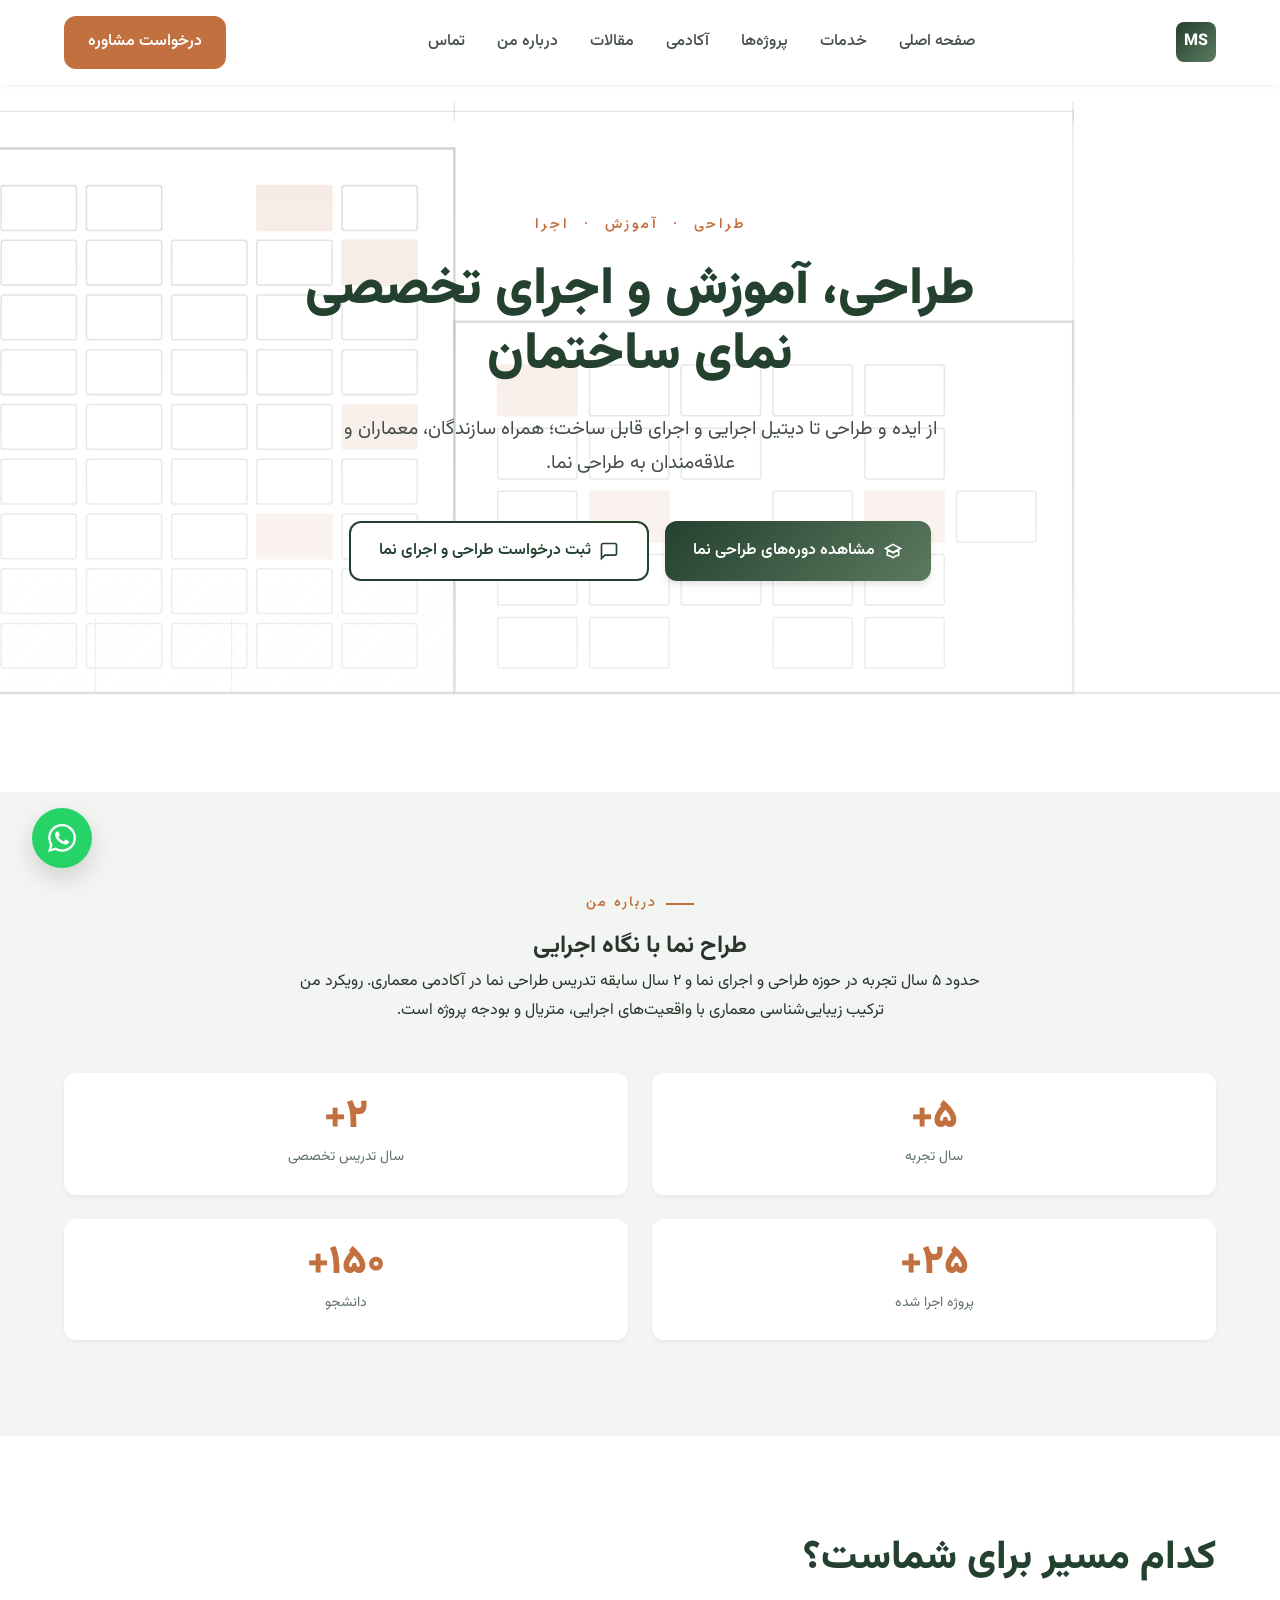
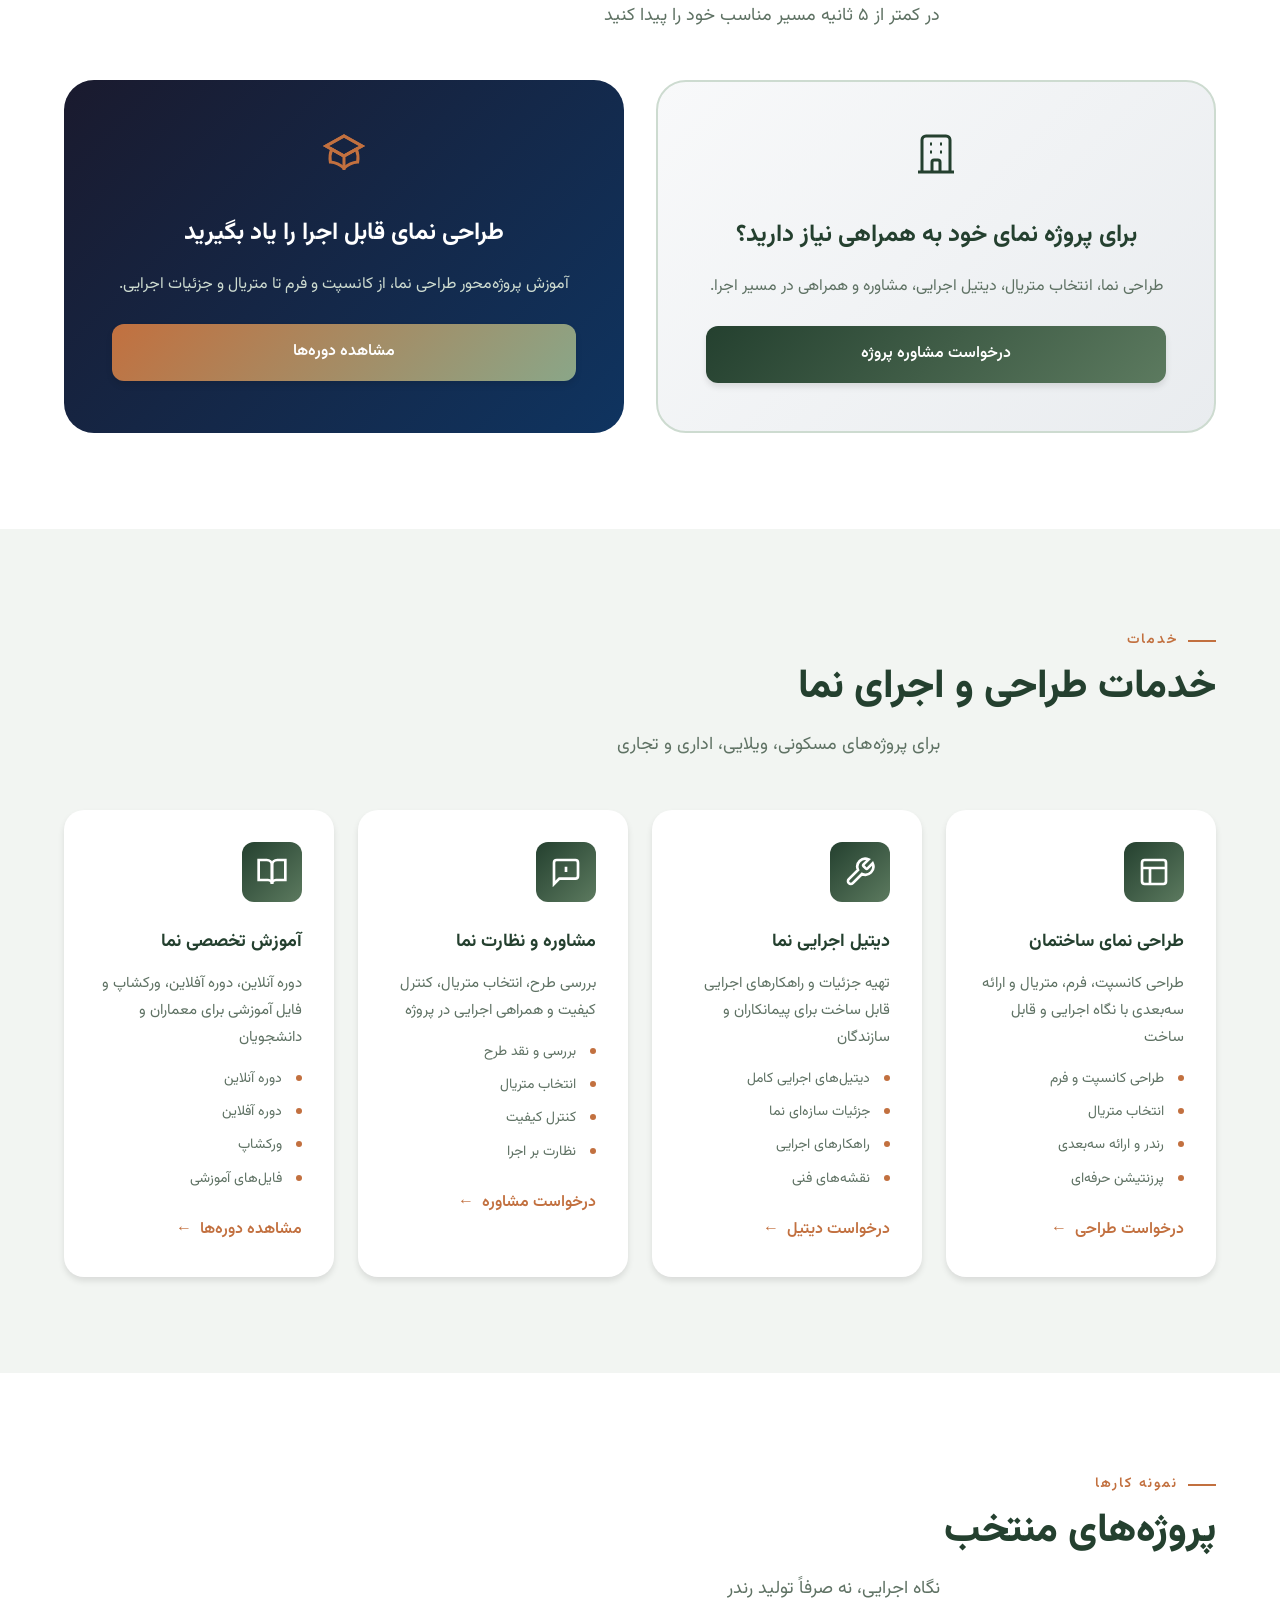
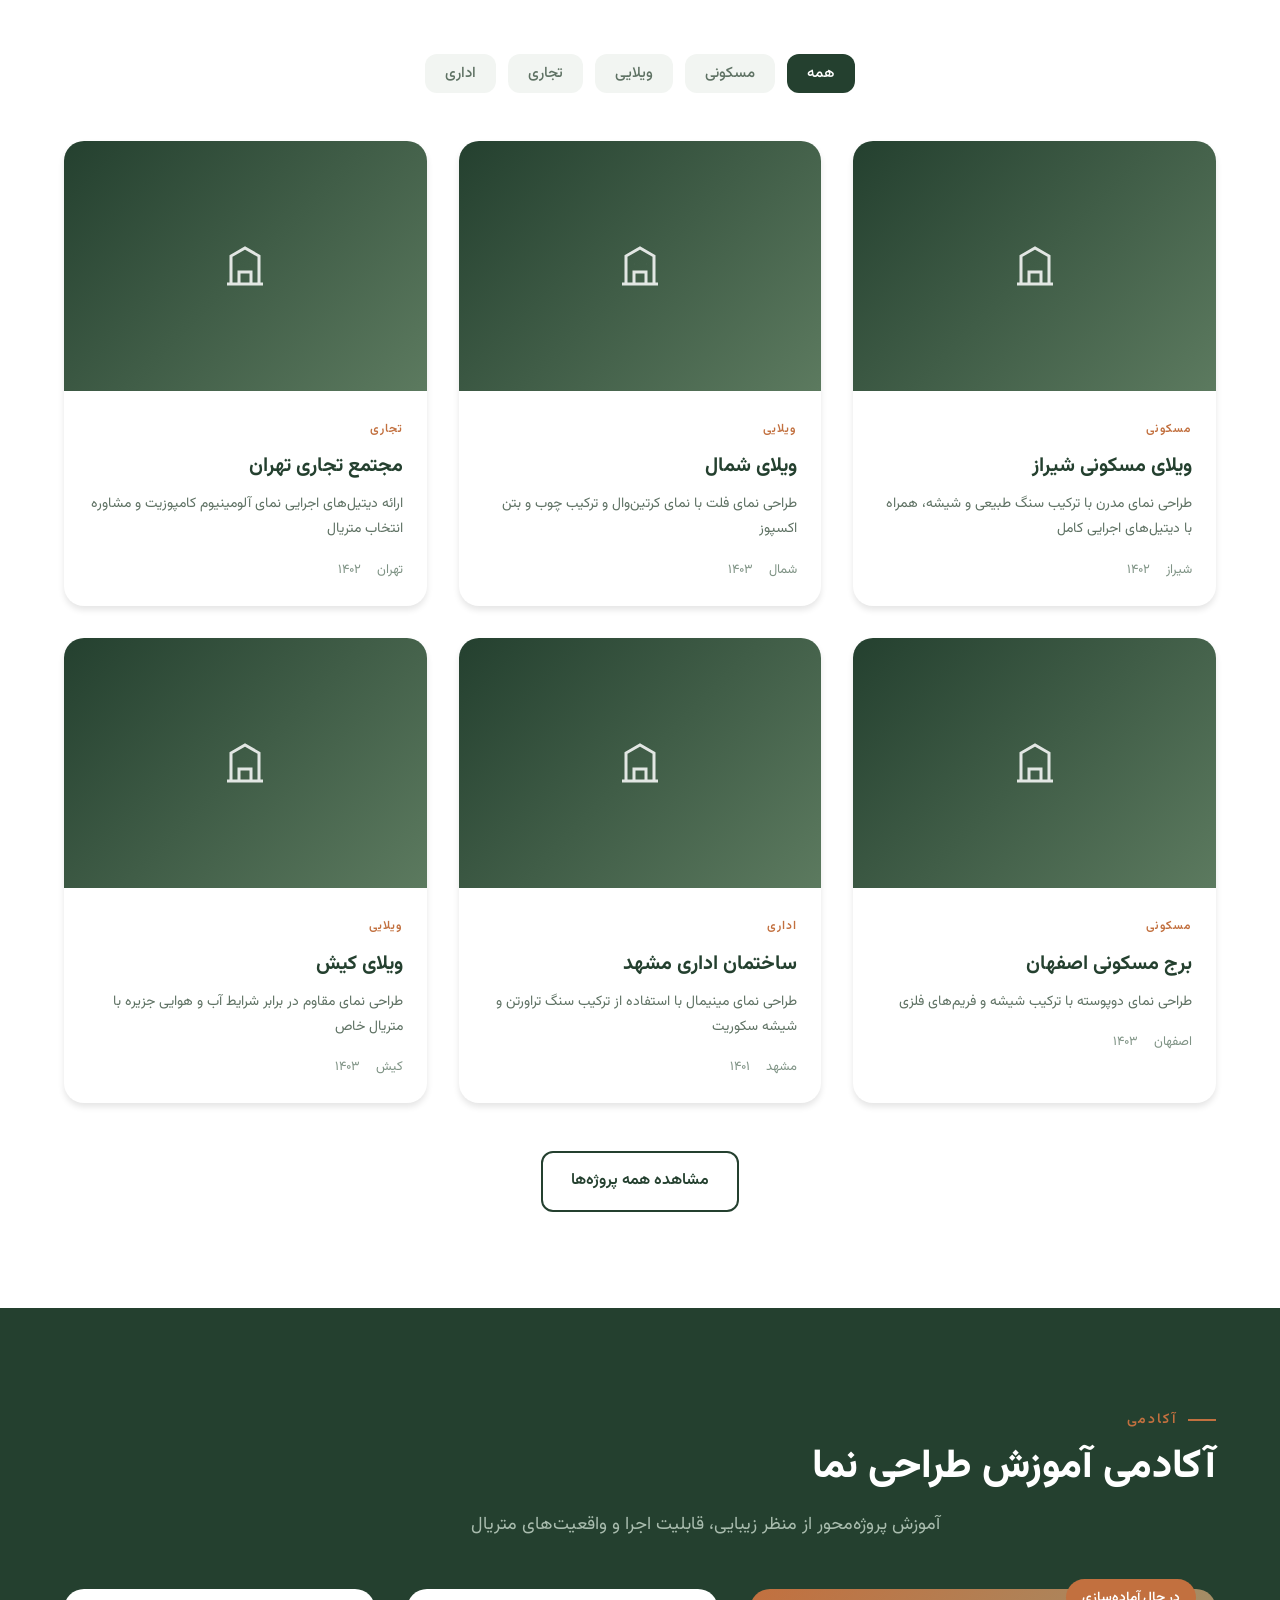
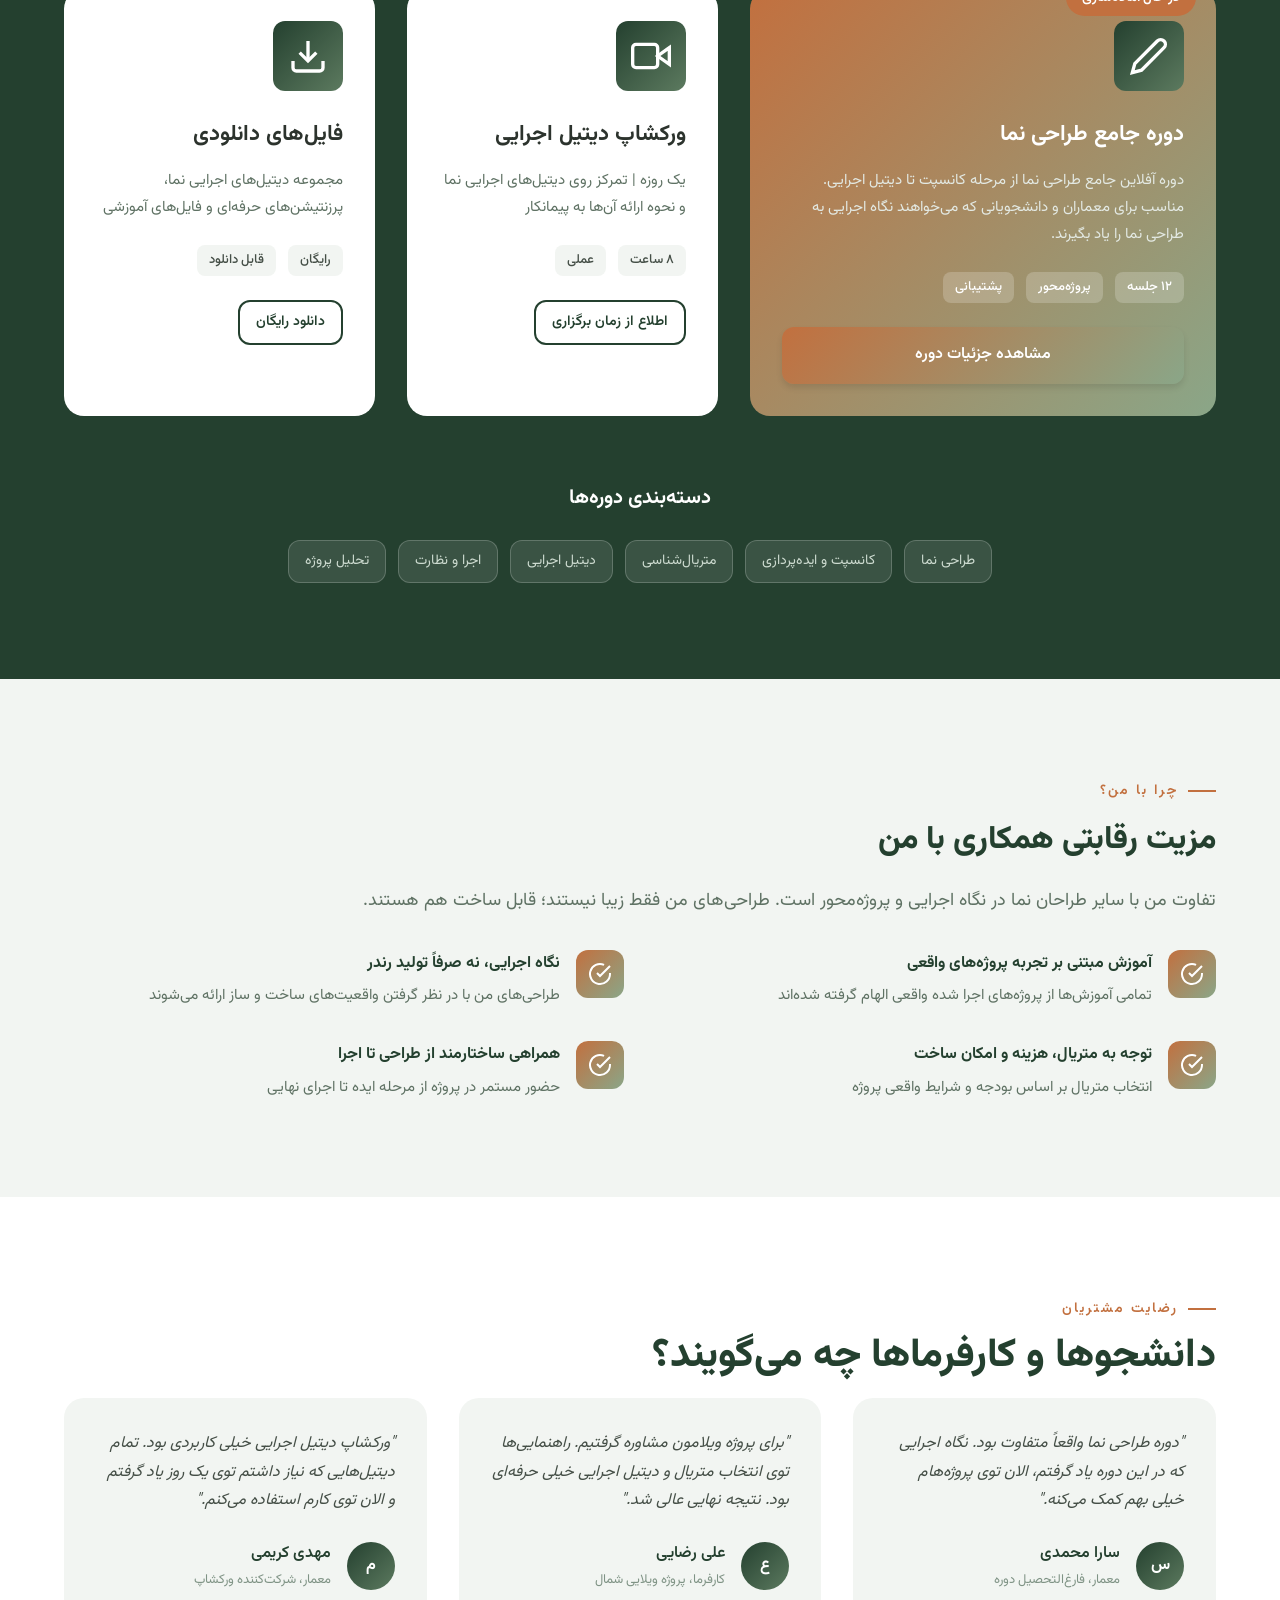
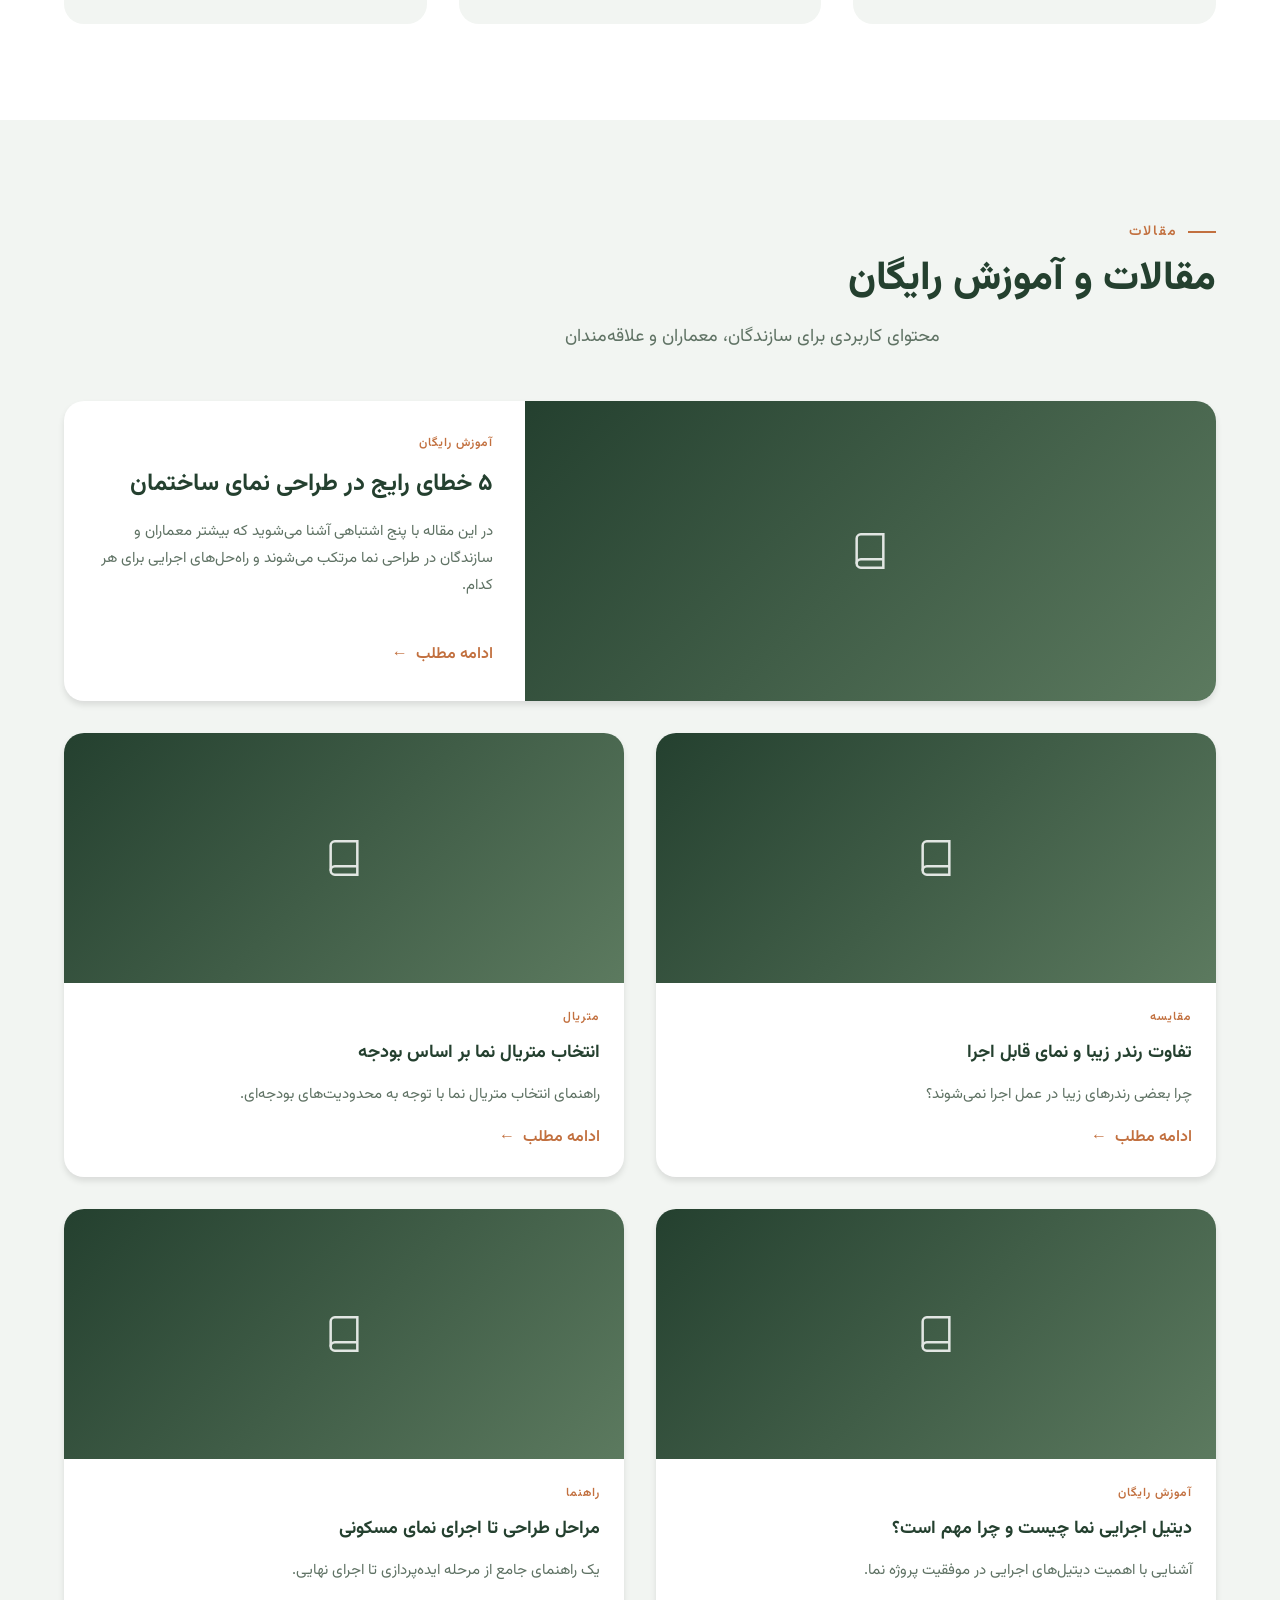
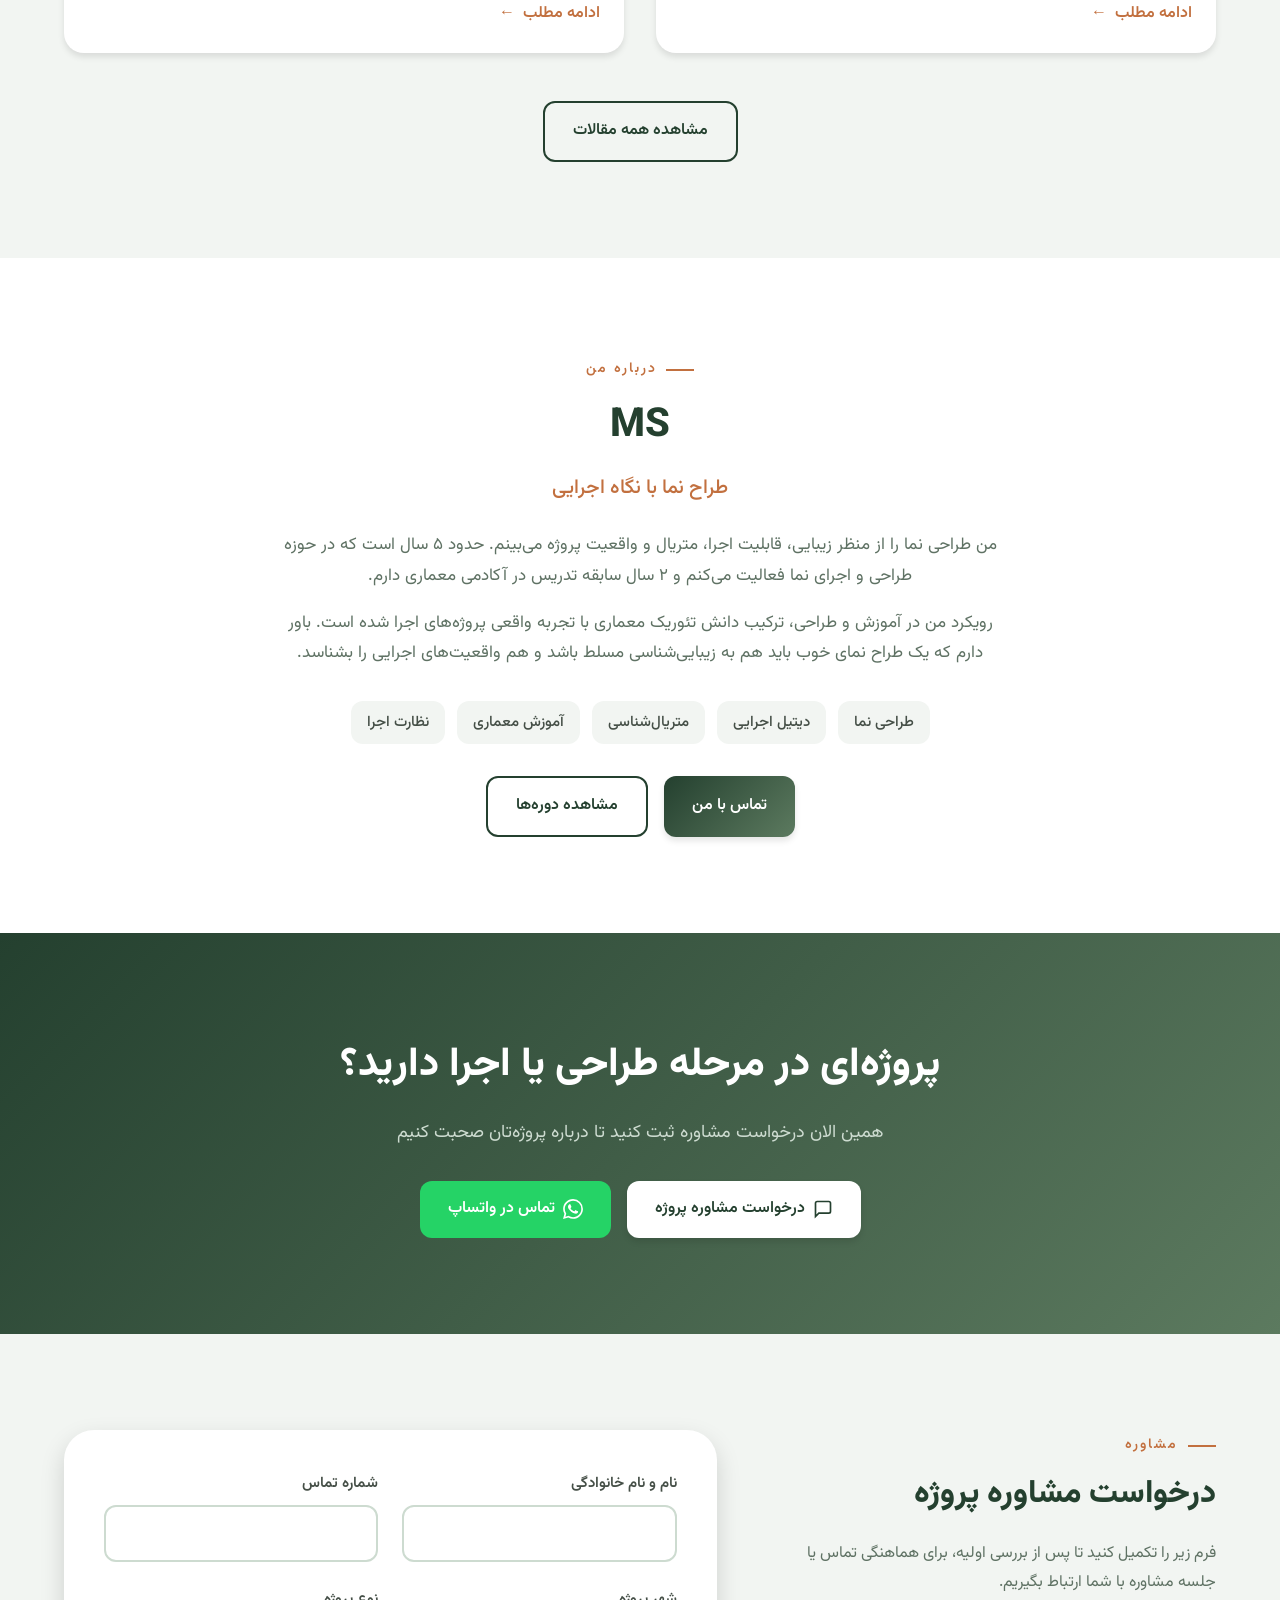
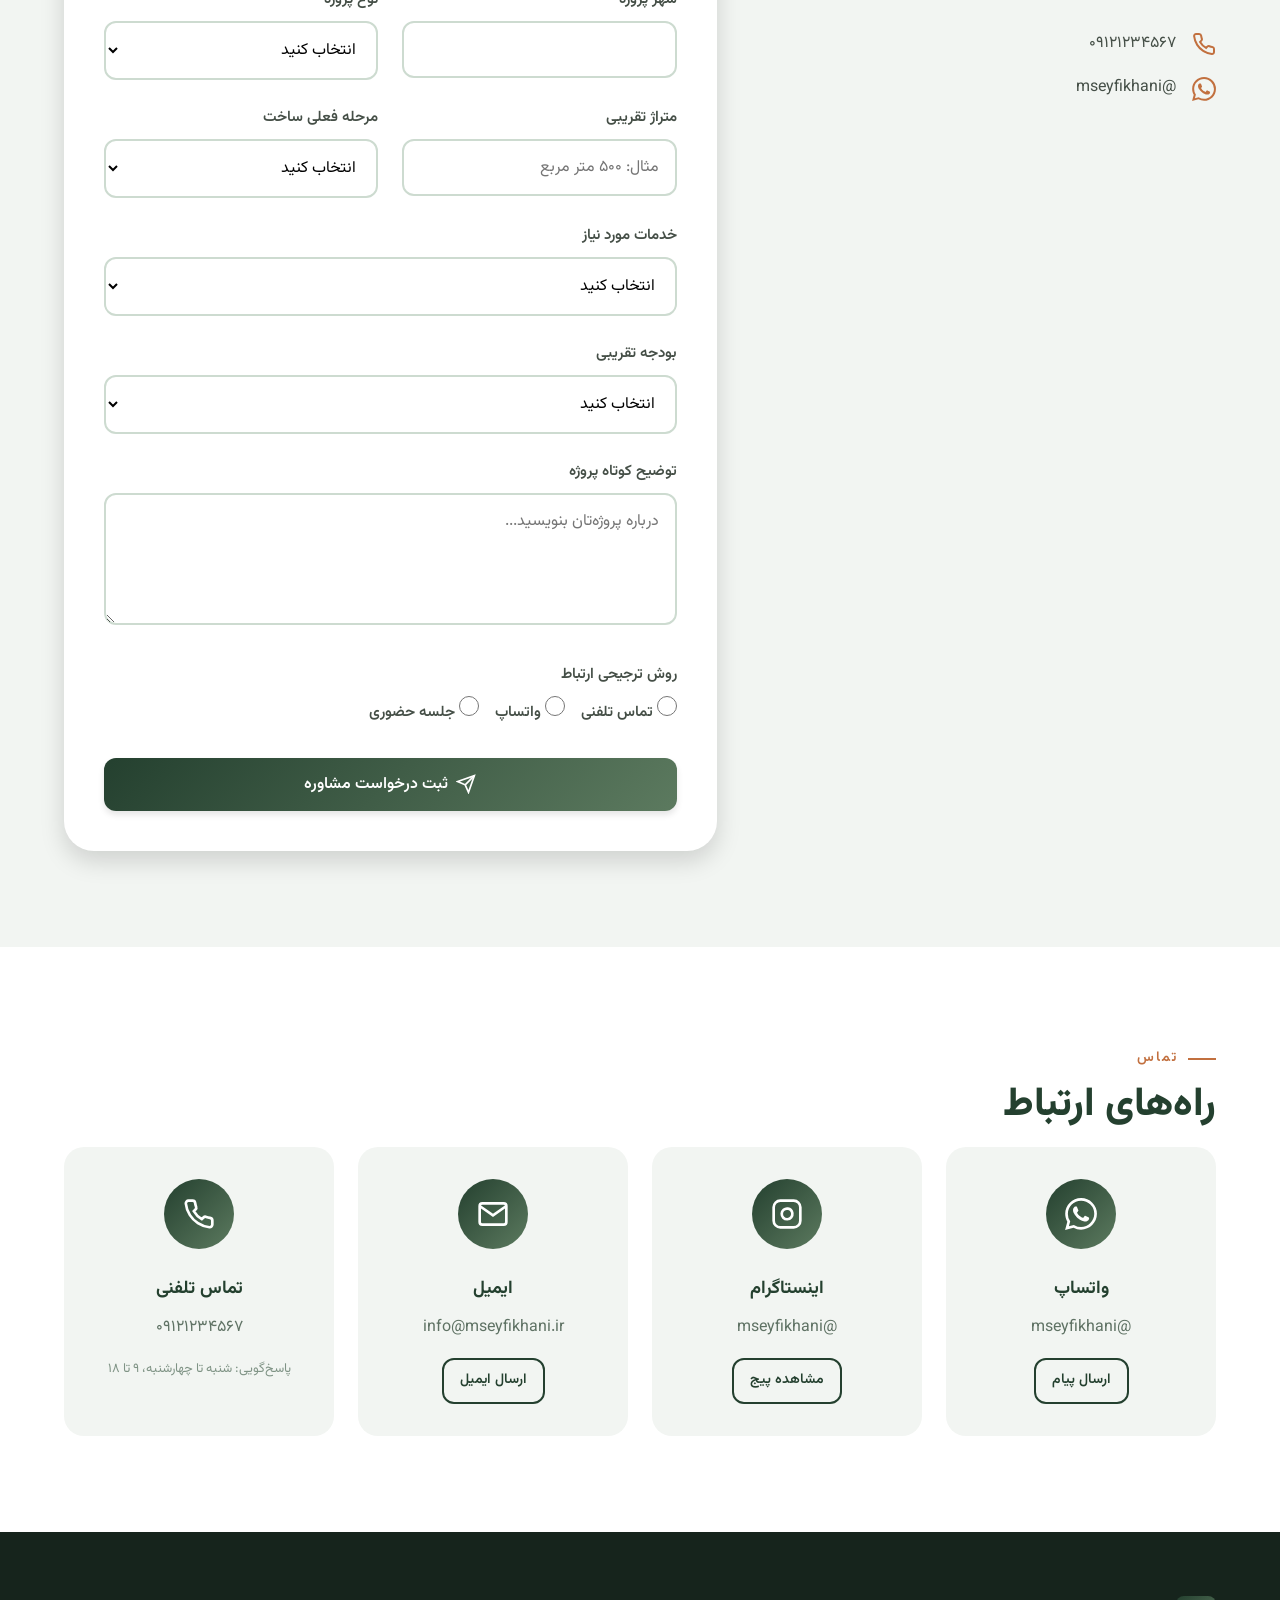
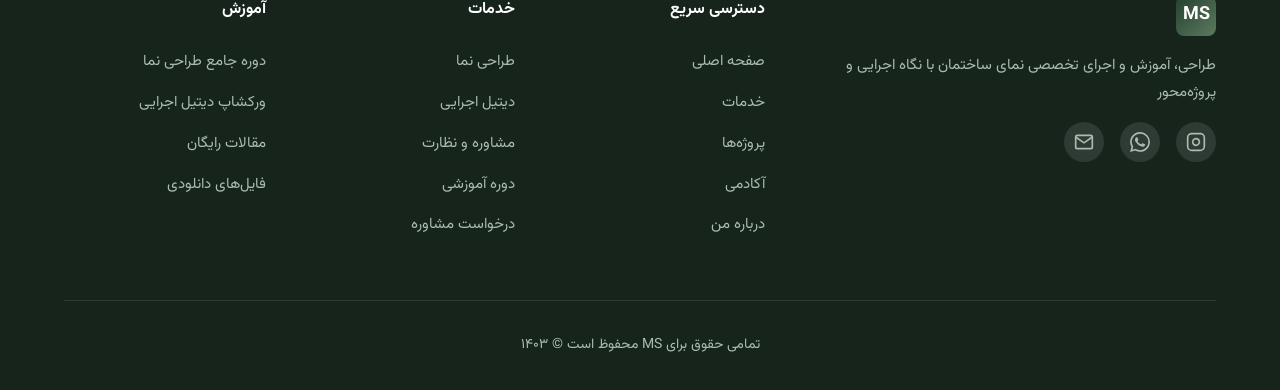
==== commit 5716c45a: "Add files via upload" ====
--- a/index.html
+++ b/index.html
@@ -37,6 +37,123 @@
 
     <!-- Hero Section -->
     <section class="hero" id="home">
+        <div class="hero-sketch-wrap" aria-hidden="true">
+<svg viewBox="0 0 1600 640" xmlns="http://www.w3.org/2000/svg" preserveAspectRatio="xMidYMax slice" class="facade-sketch">
+    <defs>
+        <pattern id="hatch" width="8" height="8" patternTransform="rotate(45)" patternUnits="userSpaceOnUse">
+            <line x1="0" y1="0" x2="0" y2="8" stroke="currentColor" stroke-width="1" opacity="0.5"/>
+        </pattern>
+    </defs>
+
+    <!-- ground line -->
+    <line x1="60" y1="560" x2="1540" y2="560" class="sketch-line-strong"/>
+
+    <!-- dimension line -->
+    <line x1="180" y1="90" x2="1150" y2="90" class="sketch-line-thin"/>
+    <line x1="180" y1="82" x2="180" y2="98" class="sketch-line-thin"/>
+    <line x1="650" y1="82" x2="650" y2="98" class="sketch-line-thin"/>
+    <line x1="1150" y1="82" x2="1150" y2="98" class="sketch-line-thin"/>
+    <line x1="180" y1="120" x2="180" y2="90" class="sketch-line-thin"/>
+    <line x1="1150" y1="260" x2="1150" y2="90" class="sketch-line-thin"/>
+
+    <!-- building A outline -->
+    <rect x="180" y="120" width="470" height="440" class="sketch-line-strong" fill="none"/>
+    <!-- building B outline -->
+    <rect x="650" y="260" width="500" height="300" class="sketch-line-strong" fill="none"/>
+
+    <!-- ground floor material hatch, building A -->
+    <rect x="180" y="470" width="470" height="90" fill="url(#hatch)" class="sketch-hatch"/>
+
+    <!-- window grids -->
+    <g class="sketch-windows">
+        <rect class="win" x="215.0" y="150.0" width="60.8" height="36.2" rx="2"/>
+<rect class="win" x="283.8" y="150.0" width="60.8" height="36.2" rx="2"/>
+<rect class="win" x="352.7" y="150.0" width="60.8" height="36.2" rx="2"/>
+<rect class="lit" x="490.3" y="150.0" width="60.8" height="36.2" rx="2"/>
+<rect class="win" x="559.2" y="150.0" width="60.8" height="36.2" rx="2"/>
+<rect class="win" x="283.8" y="194.2" width="60.8" height="36.2" rx="2"/>
+<rect class="win" x="352.7" y="194.2" width="60.8" height="36.2" rx="2"/>
+<rect class="win" x="421.5" y="194.2" width="60.8" height="36.2" rx="2"/>
+<rect class="win" x="490.3" y="194.2" width="60.8" height="36.2" rx="2"/>
+<rect class="lit" x="559.2" y="194.2" width="60.8" height="36.2" rx="2"/>
+<rect class="win" x="215.0" y="238.4" width="60.8" height="36.2" rx="2"/>
+<rect class="win" x="283.8" y="238.4" width="60.8" height="36.2" rx="2"/>
+<rect class="win" x="352.7" y="238.4" width="60.8" height="36.2" rx="2"/>
+<rect class="win" x="421.5" y="238.4" width="60.8" height="36.2" rx="2"/>
+<rect class="win" x="490.3" y="238.4" width="60.8" height="36.2" rx="2"/>
+<rect class="win" x="559.2" y="238.4" width="60.8" height="36.2" rx="2"/>
+<rect class="win" x="283.8" y="282.7" width="60.8" height="36.2" rx="2"/>
+<rect class="win" x="352.7" y="282.7" width="60.8" height="36.2" rx="2"/>
+<rect class="win" x="421.5" y="282.7" width="60.8" height="36.2" rx="2"/>
+<rect class="win" x="490.3" y="282.7" width="60.8" height="36.2" rx="2"/>
+<rect class="win" x="559.2" y="282.7" width="60.8" height="36.2" rx="2"/>
+<rect class="win" x="215.0" y="326.9" width="60.8" height="36.2" rx="2"/>
+<rect class="win" x="283.8" y="326.9" width="60.8" height="36.2" rx="2"/>
+<rect class="win" x="352.7" y="326.9" width="60.8" height="36.2" rx="2"/>
+<rect class="win" x="421.5" y="326.9" width="60.8" height="36.2" rx="2"/>
+<rect class="win" x="490.3" y="326.9" width="60.8" height="36.2" rx="2"/>
+<rect class="lit" x="559.2" y="326.9" width="60.8" height="36.2" rx="2"/>
+<rect class="win" x="215.0" y="371.1" width="60.8" height="36.2" rx="2"/>
+<rect class="win" x="283.8" y="371.1" width="60.8" height="36.2" rx="2"/>
+<rect class="win" x="352.7" y="371.1" width="60.8" height="36.2" rx="2"/>
+<rect class="win" x="421.5" y="371.1" width="60.8" height="36.2" rx="2"/>
+<rect class="win" x="490.3" y="371.1" width="60.8" height="36.2" rx="2"/>
+<rect class="win" x="559.2" y="371.1" width="60.8" height="36.2" rx="2"/>
+<rect class="win" x="215.0" y="415.3" width="60.8" height="36.2" rx="2"/>
+<rect class="win" x="283.8" y="415.3" width="60.8" height="36.2" rx="2"/>
+<rect class="win" x="352.7" y="415.3" width="60.8" height="36.2" rx="2"/>
+<rect class="win" x="421.5" y="415.3" width="60.8" height="36.2" rx="2"/>
+<rect class="lit" x="490.3" y="415.3" width="60.8" height="36.2" rx="2"/>
+<rect class="win" x="559.2" y="415.3" width="60.8" height="36.2" rx="2"/>
+<rect class="win" x="215.0" y="459.6" width="60.8" height="36.2" rx="2"/>
+<rect class="win" x="283.8" y="459.6" width="60.8" height="36.2" rx="2"/>
+<rect class="win" x="352.7" y="459.6" width="60.8" height="36.2" rx="2"/>
+<rect class="win" x="421.5" y="459.6" width="60.8" height="36.2" rx="2"/>
+<rect class="win" x="490.3" y="459.6" width="60.8" height="36.2" rx="2"/>
+<rect class="win" x="559.2" y="459.6" width="60.8" height="36.2" rx="2"/>
+<rect class="win" x="215.0" y="503.8" width="60.8" height="36.2" rx="2"/>
+<rect class="win" x="283.8" y="503.8" width="60.8" height="36.2" rx="2"/>
+<rect class="win" x="352.7" y="503.8" width="60.8" height="36.2" rx="2"/>
+<rect class="win" x="421.5" y="503.8" width="60.8" height="36.2" rx="2"/>
+<rect class="win" x="490.3" y="503.8" width="60.8" height="36.2" rx="2"/>
+<rect class="win" x="559.2" y="503.8" width="60.8" height="36.2" rx="2"/>
+        <rect class="lit" x="685.0" y="295.0" width="64.2" height="41.0" rx="2"/>
+<rect class="win" x="759.2" y="295.0" width="64.2" height="41.0" rx="2"/>
+<rect class="win" x="833.3" y="295.0" width="64.2" height="41.0" rx="2"/>
+<rect class="win" x="907.5" y="295.0" width="64.2" height="41.0" rx="2"/>
+<rect class="win" x="981.7" y="295.0" width="64.2" height="41.0" rx="2"/>
+<rect class="win" x="685.0" y="346.0" width="64.2" height="41.0" rx="2"/>
+<rect class="win" x="759.2" y="346.0" width="64.2" height="41.0" rx="2"/>
+<rect class="win" x="833.3" y="346.0" width="64.2" height="41.0" rx="2"/>
+<rect class="win" x="981.7" y="346.0" width="64.2" height="41.0" rx="2"/>
+<rect class="win" x="685.0" y="397.0" width="64.2" height="41.0" rx="2"/>
+<rect class="lit" x="759.2" y="397.0" width="64.2" height="41.0" rx="2"/>
+<rect class="win" x="907.5" y="397.0" width="64.2" height="41.0" rx="2"/>
+<rect class="lit" x="981.7" y="397.0" width="64.2" height="41.0" rx="2"/>
+<rect class="win" x="1055.8" y="397.0" width="64.2" height="41.0" rx="2"/>
+<rect class="win" x="685.0" y="448.0" width="64.2" height="41.0" rx="2"/>
+<rect class="win" x="759.2" y="448.0" width="64.2" height="41.0" rx="2"/>
+<rect class="win" x="833.3" y="448.0" width="64.2" height="41.0" rx="2"/>
+<rect class="win" x="907.5" y="448.0" width="64.2" height="41.0" rx="2"/>
+<rect class="win" x="981.7" y="448.0" width="64.2" height="41.0" rx="2"/>
+<rect class="win" x="685.0" y="499.0" width="64.2" height="41.0" rx="2"/>
+<rect class="win" x="759.2" y="499.0" width="64.2" height="41.0" rx="2"/>
+<rect class="win" x="907.5" y="499.0" width="64.2" height="41.0" rx="2"/>
+<rect class="win" x="981.7" y="499.0" width="64.2" height="41.0" rx="2"/>
+    </g>
+
+    <!-- entrance marker -->
+    <line x1="360" y1="560" x2="360" y2="500" class="sketch-line-thin"/>
+    <line x1="470" y1="560" x2="470" y2="500" class="sketch-line-thin"/>
+
+    <!-- scale / compass mark -->
+    <circle cx="110" cy="590" r="26" class="sketch-line-thin" fill="none"/>
+    <line x1="110" y1="568" x2="110" y2="612" class="sketch-line-thin"/>
+    <line x1="88" y1="590" x2="132" y2="590" class="sketch-line-thin"/>
+    <path d="M110 568 L104 580 L116 580 Z" class="sketch-compass-n"/>
+</svg>
+        </div>
+        <div class="hero-overlay"></div>
         <div class="container">
             <div class="hero-content">
                 <span class="hero-eyebrow">طراحی &nbsp;·&nbsp; آموزش &nbsp;·&nbsp; اجرا</span>
@@ -57,9 +174,6 @@
                         ثبت درخواست طراحی و اجرای نما
                     </a>
                 </div>
-            </div>
-            <div class="hero-image">
-                <img src="https://images.unsplash.com/photo-1613490493576-7fde63acd811?w=900&h=1000&fit=crop" alt="نمای ویلای کرتین‌وال">
             </div>
         </div>
     </section>
--- a/styles.css
+++ b/styles.css
@@ -335,23 +335,12 @@
    ============================================== */
 .hero {
     position: relative;
-    min-height: 92vh;
+    min-height: 88vh;
     display: flex;
     align-items: center;
+    justify-content: center;
     background: var(--light);
     overflow: hidden;
-}
-
-/* Subtle sketch-like elevation lines in the background — a quiet nod to
-   architectural drafting, kept faint so it never competes with the content. */
-.hero::before {
-    content: '';
-    position: absolute;
-    inset: 0;
-    background-image:
-        repeating-linear-gradient(90deg, rgba(36,64,47,0.05) 0 1px, transparent 1px 64px),
-        linear-gradient(180deg, transparent 60%, rgba(36,64,47,0.04) 100%);
-    pointer-events: none;
 }
 
 .page-header::before,
@@ -364,36 +353,73 @@
     pointer-events: none;
 }
 
+/* Full-width architectural elevation sketch standing in for a stock photo —
+   drawn, not photographed, so it's specific to the subject: a façade study. */
+.hero-sketch-wrap {
+    position: absolute;
+    inset: 0;
+    z-index: 0;
+}
+
+.facade-sketch {
+    width: 100%;
+    height: 100%;
+}
+
+.facade-sketch .sketch-line-strong {
+    stroke: var(--primary);
+    stroke-width: 2;
+    opacity: 0.55;
+}
+
+.facade-sketch .sketch-line-thin {
+    stroke: var(--primary);
+    stroke-width: 1;
+    opacity: 0.35;
+}
+
+.facade-sketch .sketch-hatch {
+    color: var(--primary);
+    opacity: 0.3;
+}
+
+.facade-sketch .win {
+    stroke: var(--primary);
+    stroke-width: 1.25;
+    fill: none;
+    opacity: 0.4;
+}
+
+.facade-sketch .lit {
+    stroke: var(--secondary);
+    stroke-width: 1.25;
+    fill: var(--secondary);
+    opacity: 0.35;
+}
+
+.facade-sketch .sketch-compass-n {
+    fill: var(--primary);
+    opacity: 0.5;
+}
+
 .hero-overlay {
-    display: none;
+    position: absolute;
+    inset: 0;
+    background: linear-gradient(180deg, rgba(255,255,255,0.55) 0%, rgba(255,255,255,0.85) 100%);
+    z-index: 1;
 }
 
 .hero .container {
     position: relative;
     z-index: 2;
-    display: grid;
-    grid-template-columns: 1fr 1fr;
-    gap: 3rem;
-    align-items: center;
-}
-
-.hero-image {
-    border-radius: var(--border-radius-lg);
-    overflow: hidden;
-    box-shadow: var(--shadow-xl);
-}
-
-.hero-image img {
-    width: 100%;
-    height: 520px;
-    object-fit: cover;
 }
 
 .hero-content {
     position: relative;
     z-index: 10;
-    text-align: right;
-    max-width: 560px;
+    text-align: center;
+    max-width: 780px;
+    margin: 0 auto;
     animation: fadeInUp 1s ease;
 }
 
@@ -429,12 +455,14 @@
 .hero-subtitle {
     font-size: clamp(1rem, 2vw, 1.2rem);
     color: var(--gray-700);
-    margin-bottom: 2.5rem;
+    margin: 0 auto 2.5rem;
+    max-width: 640px;
 }
 
 .hero-buttons {
     display: flex;
     flex-wrap: wrap;
+    justify-content: center;
     gap: 1rem;
 }
 
@@ -1746,26 +1774,8 @@
         padding: 8rem 0 3rem;
     }
 
-    .hero .container {
-        grid-template-columns: 1fr;
-        text-align: center;
-    }
-
     .hero-content {
-        text-align: center;
         max-width: 100%;
-    }
-
-    .hero-buttons {
-        justify-content: center;
-    }
-
-    .hero-image {
-        order: -1;
-    }
-
-    .hero-image img {
-        height: 300px;
     }
 
     .nav-links {
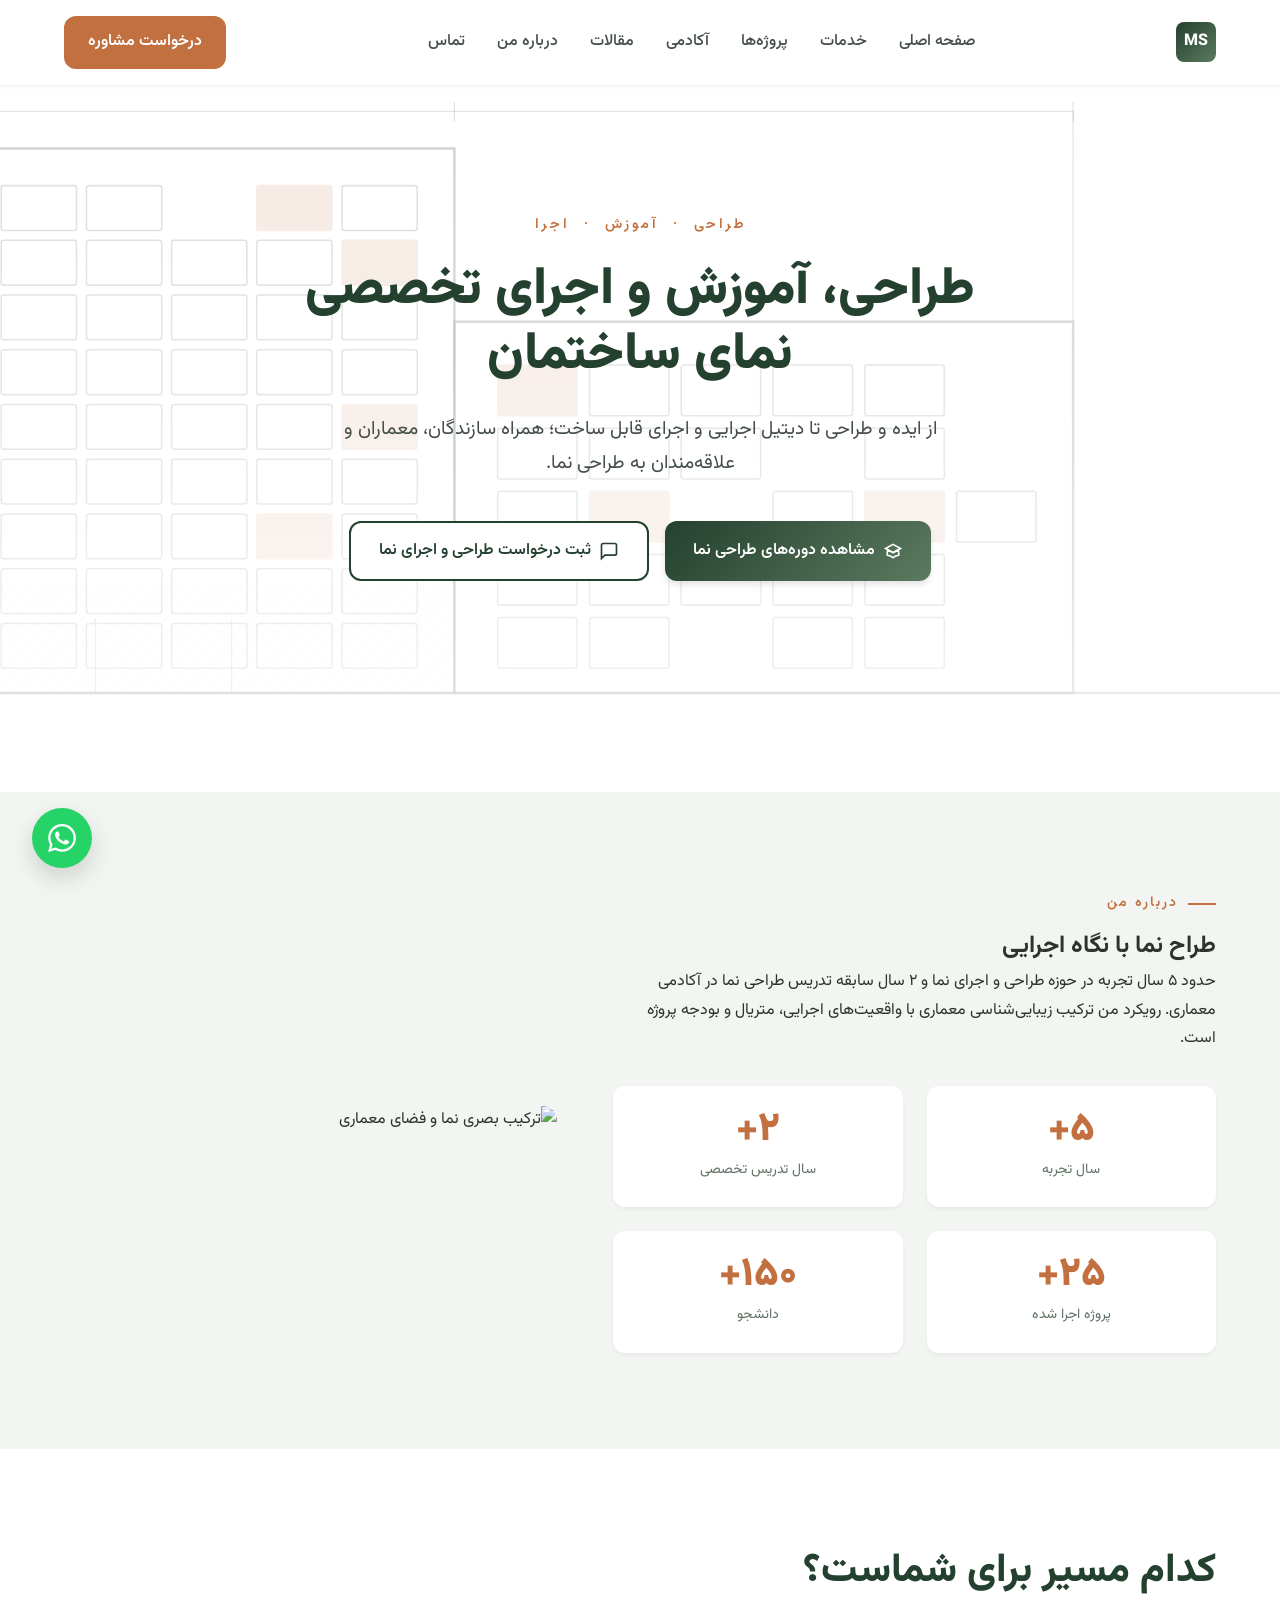
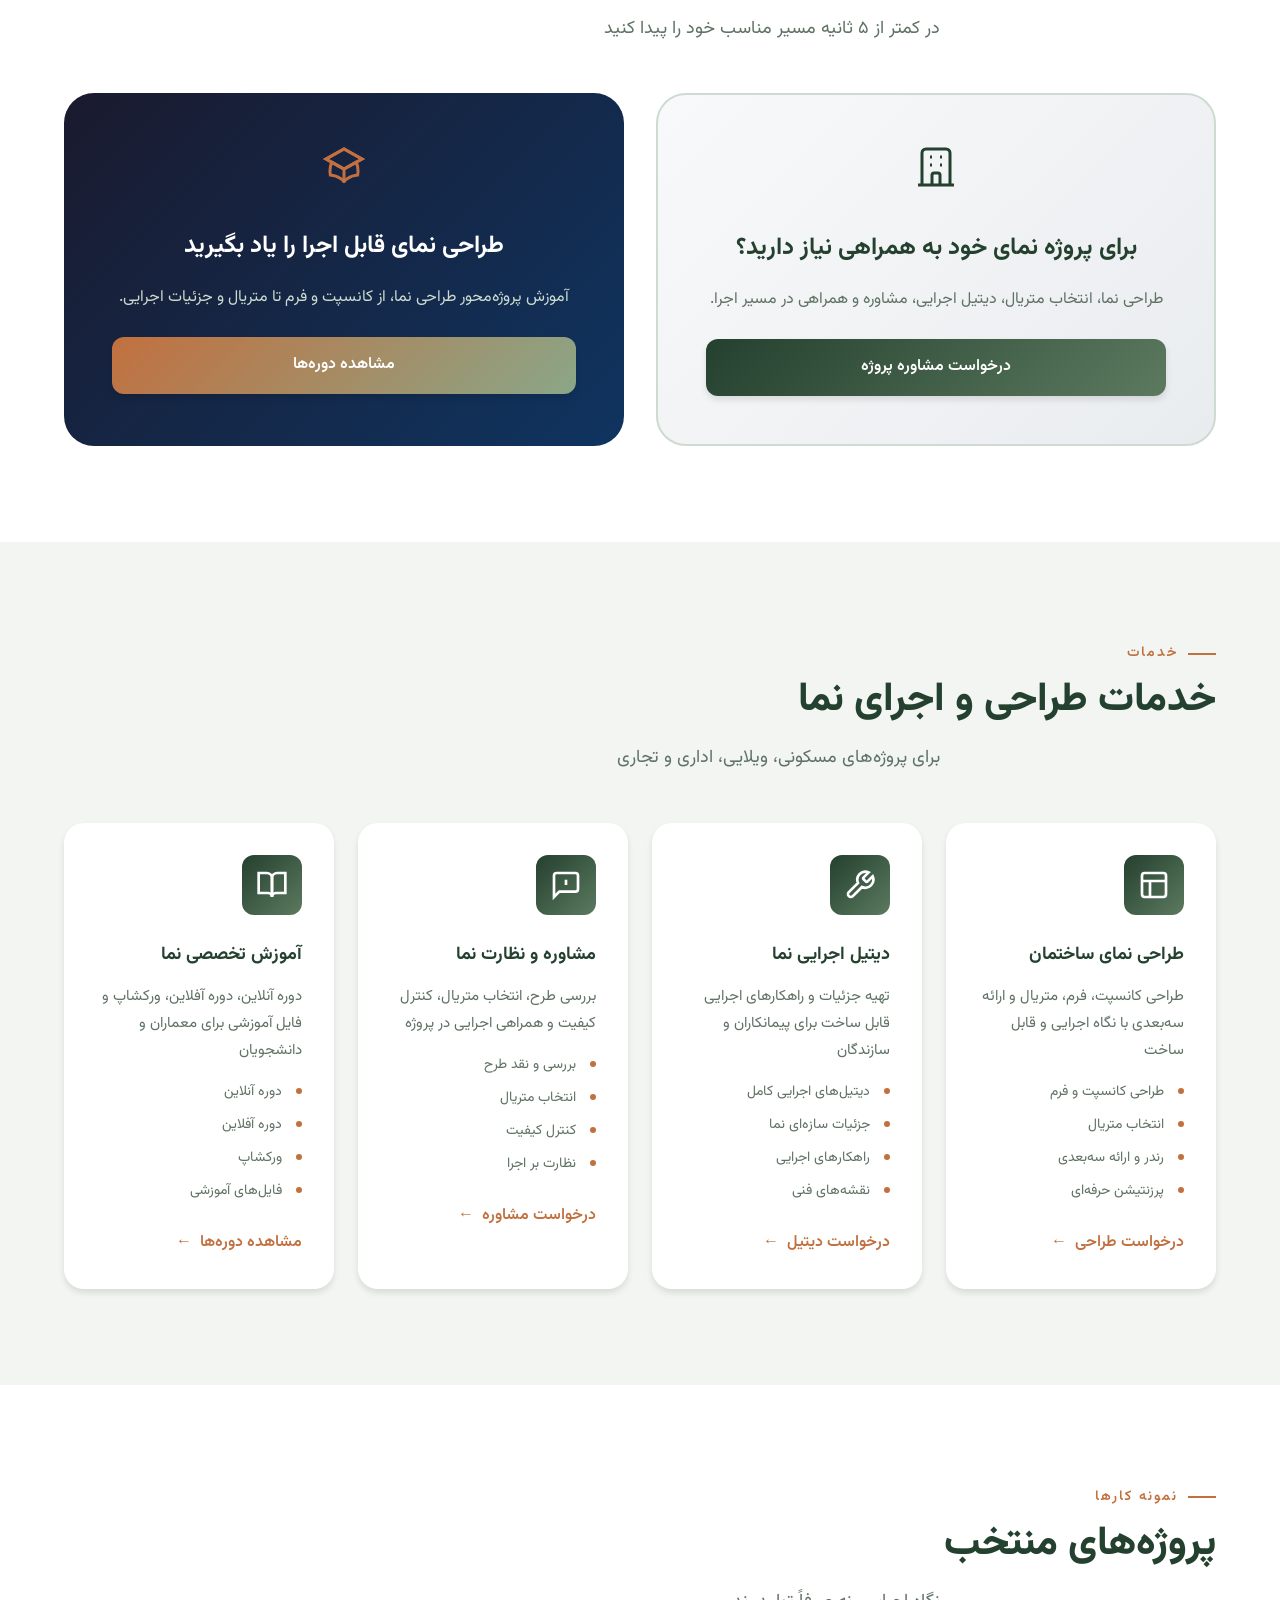
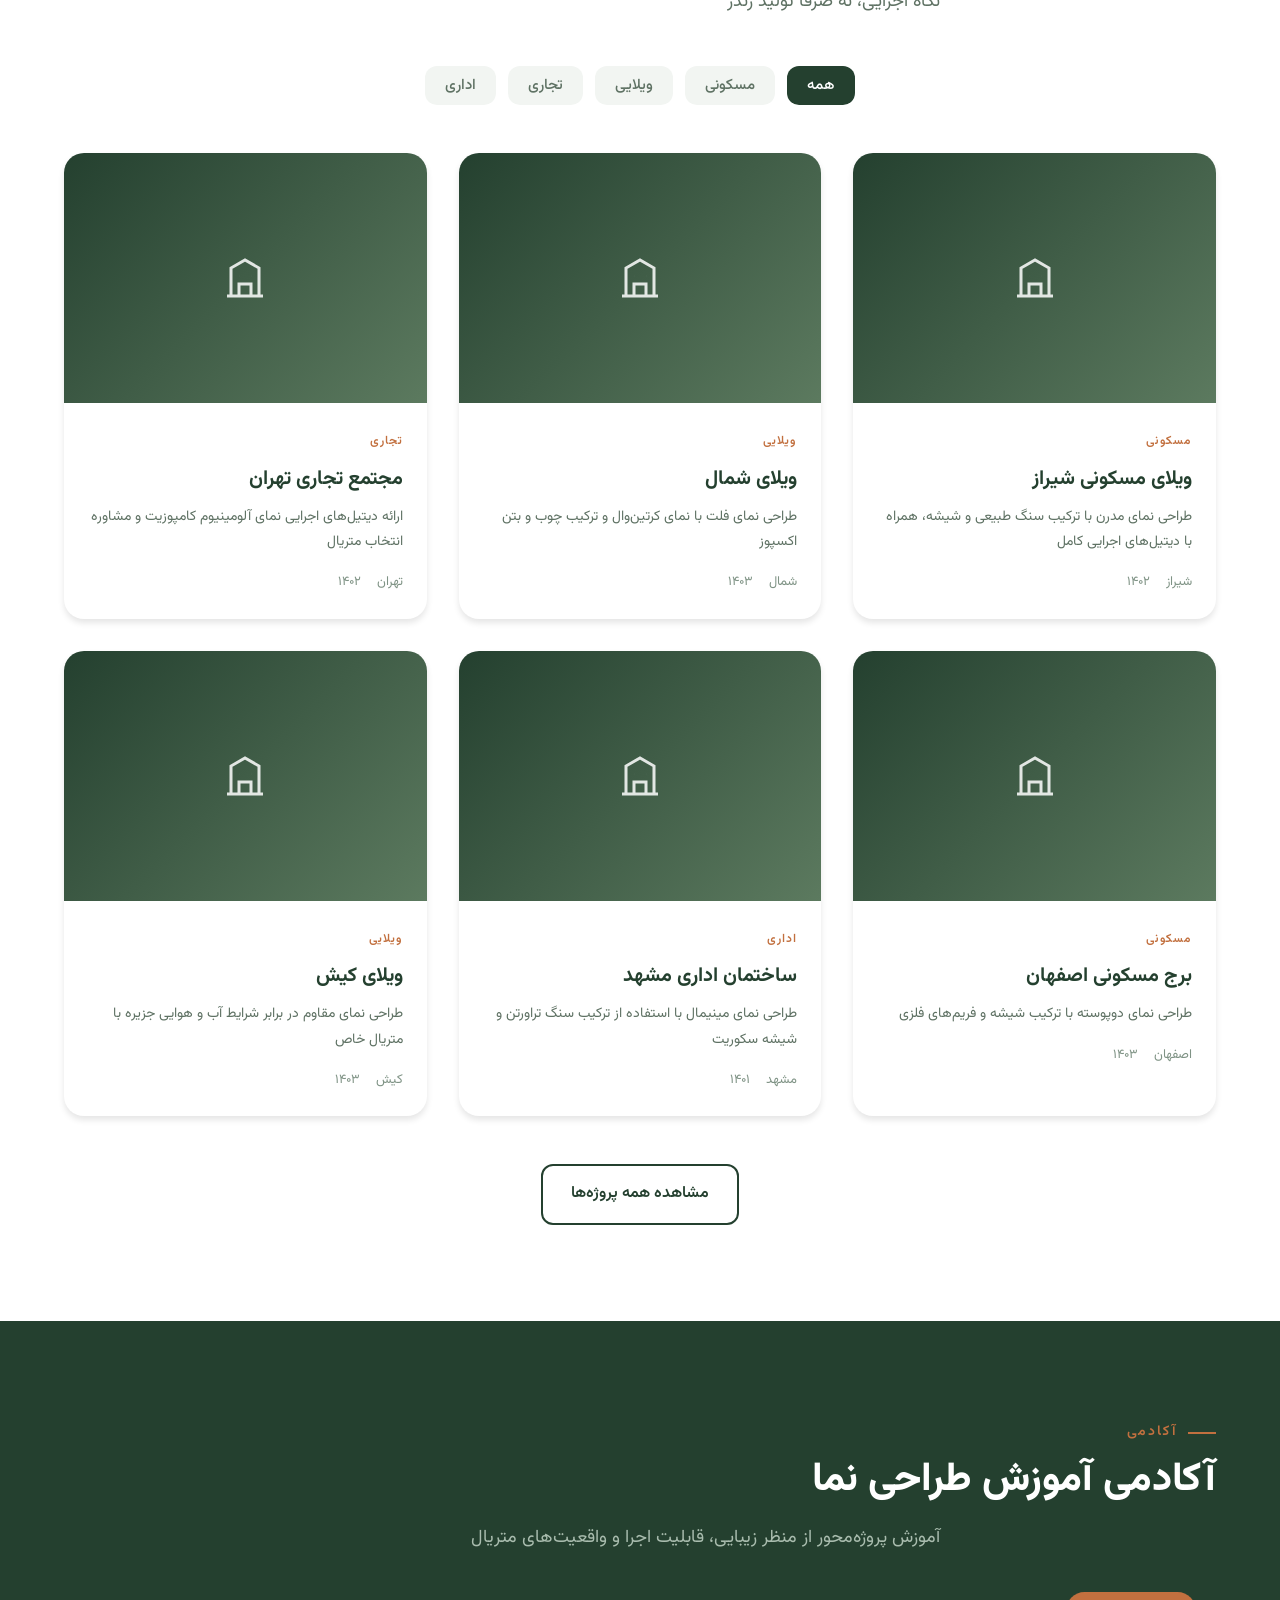
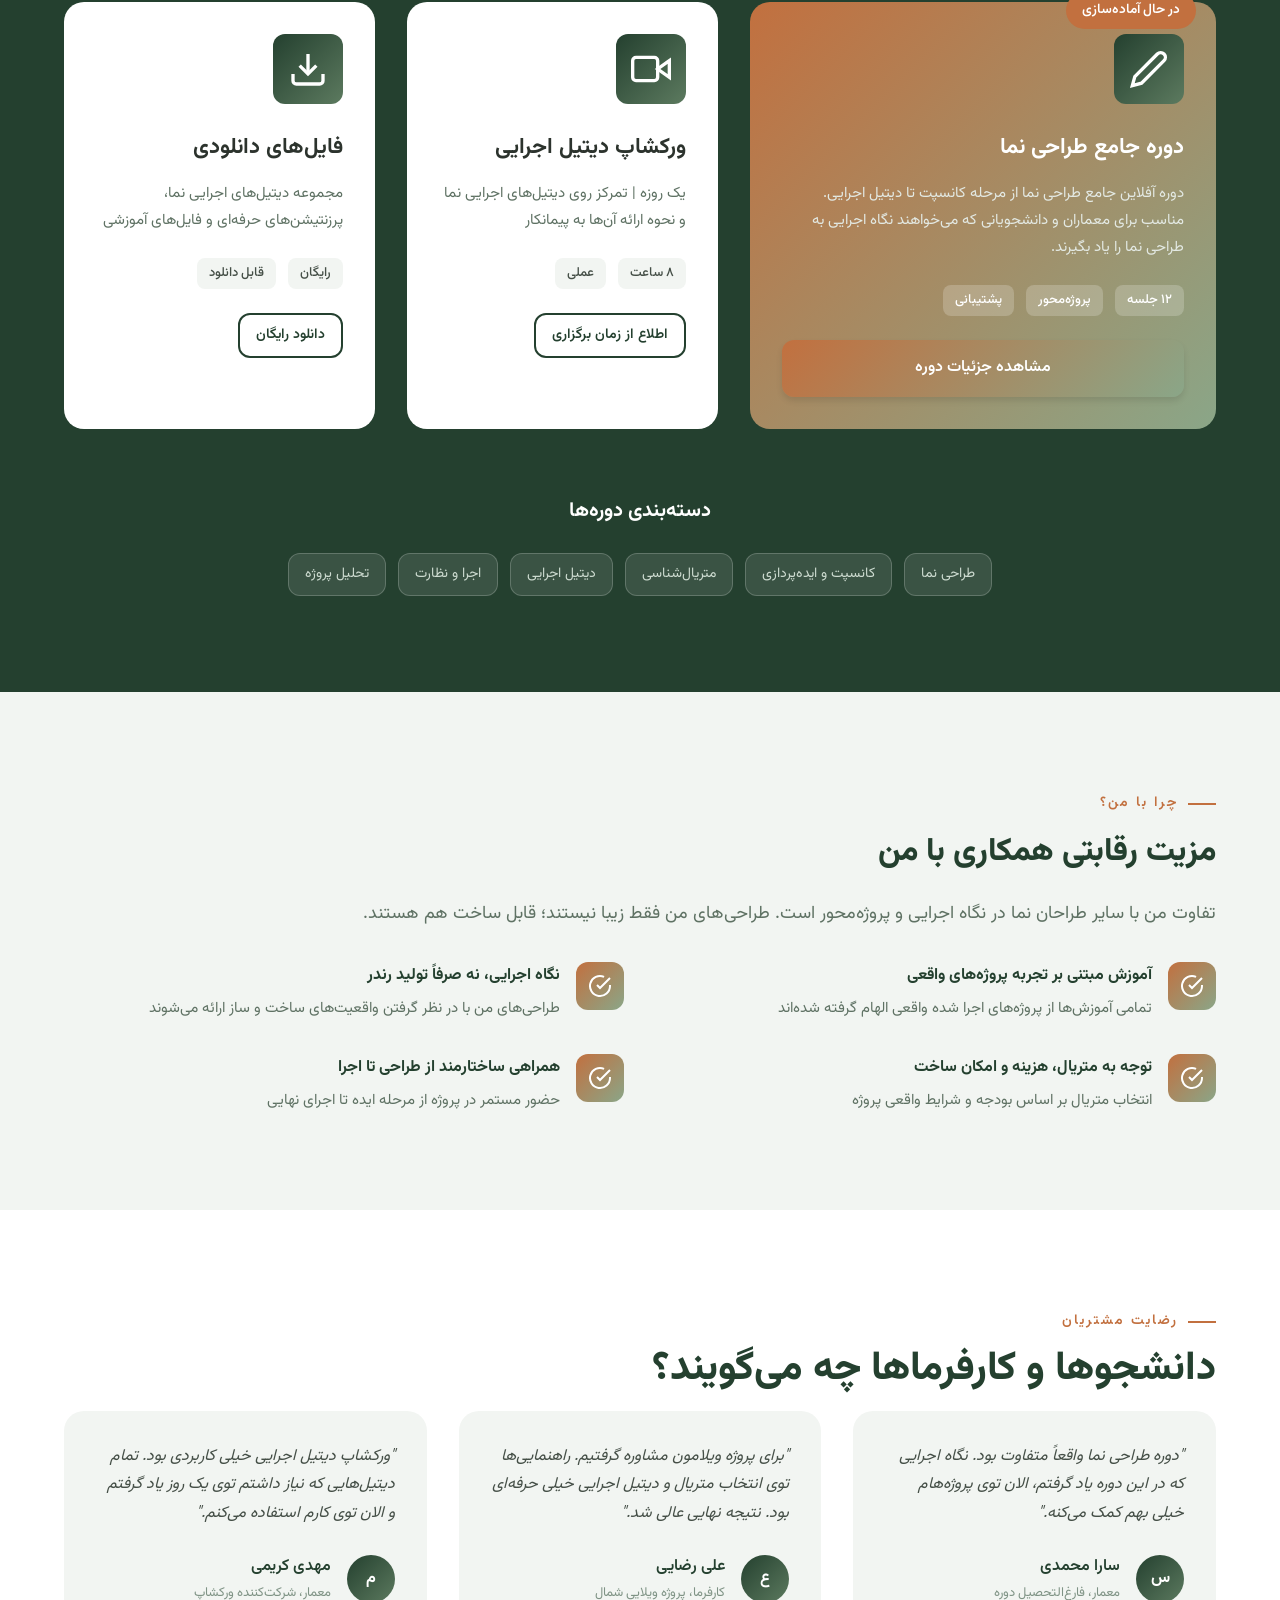
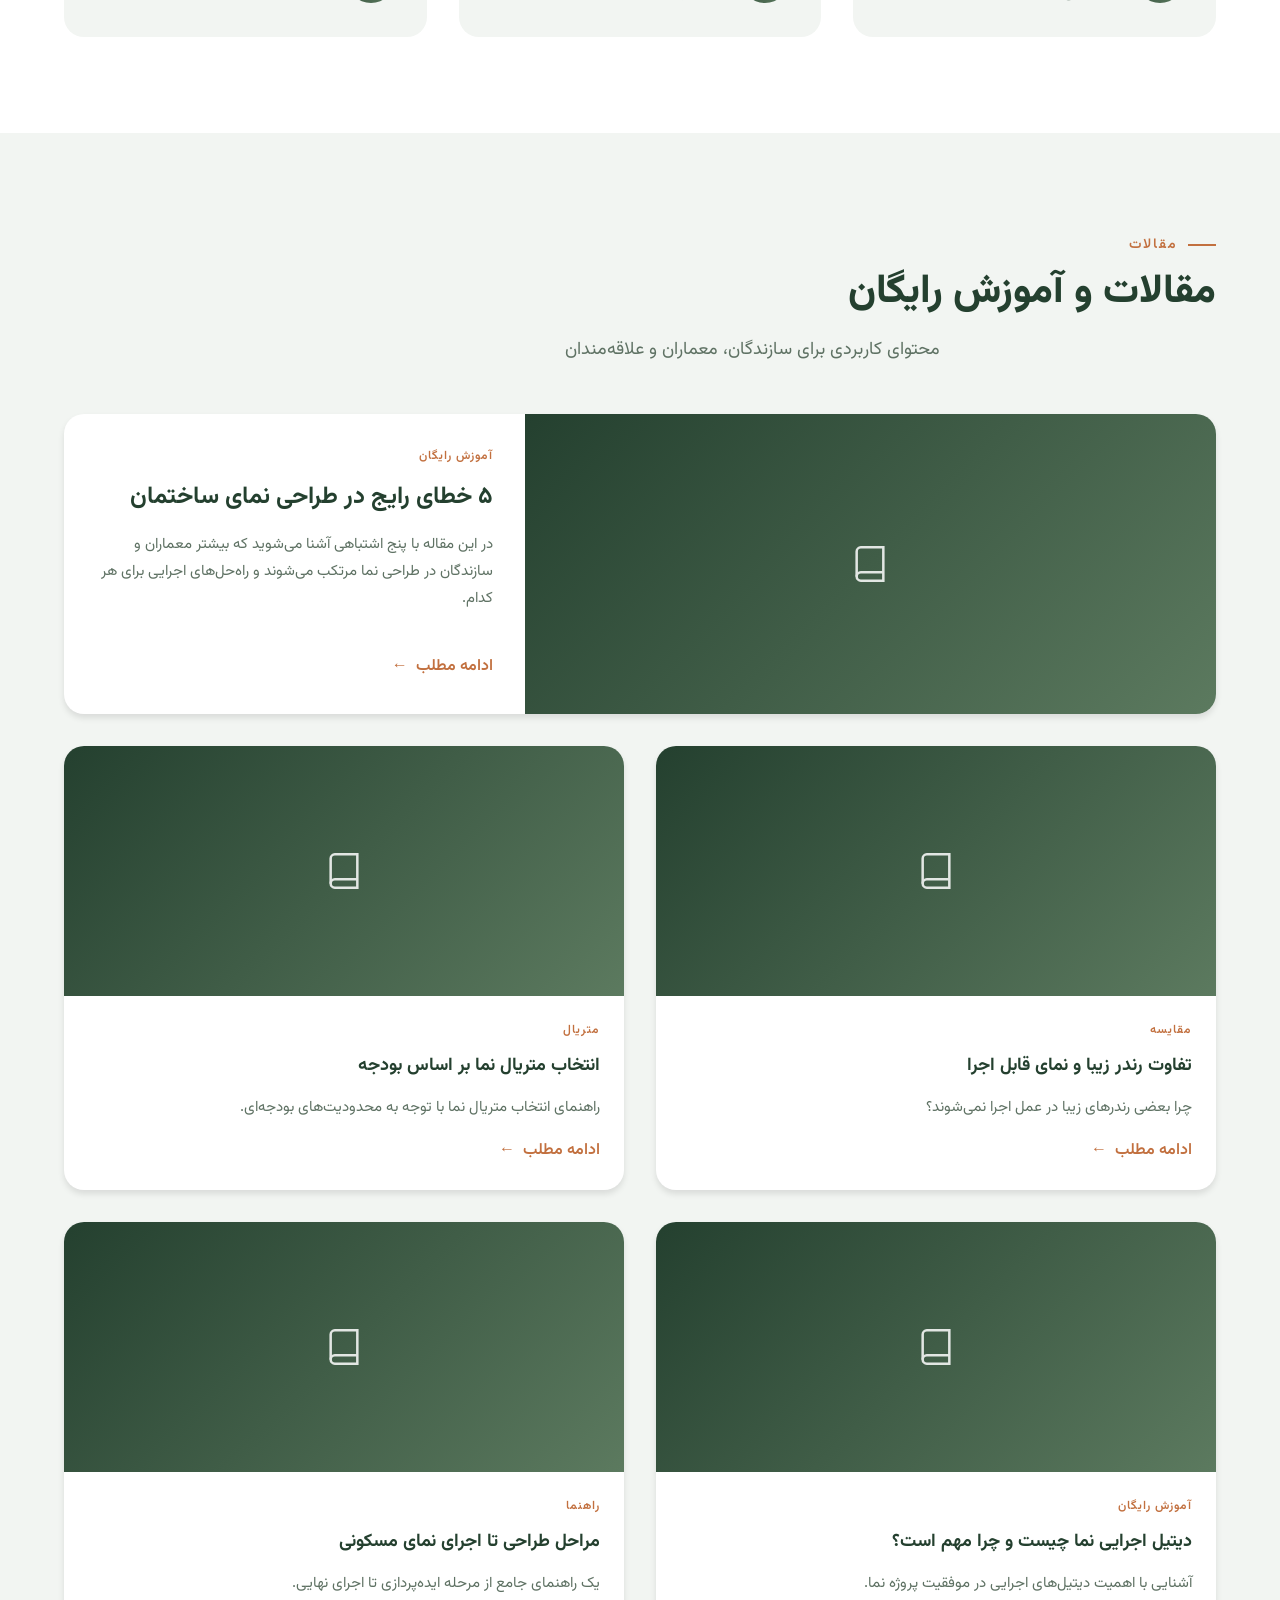
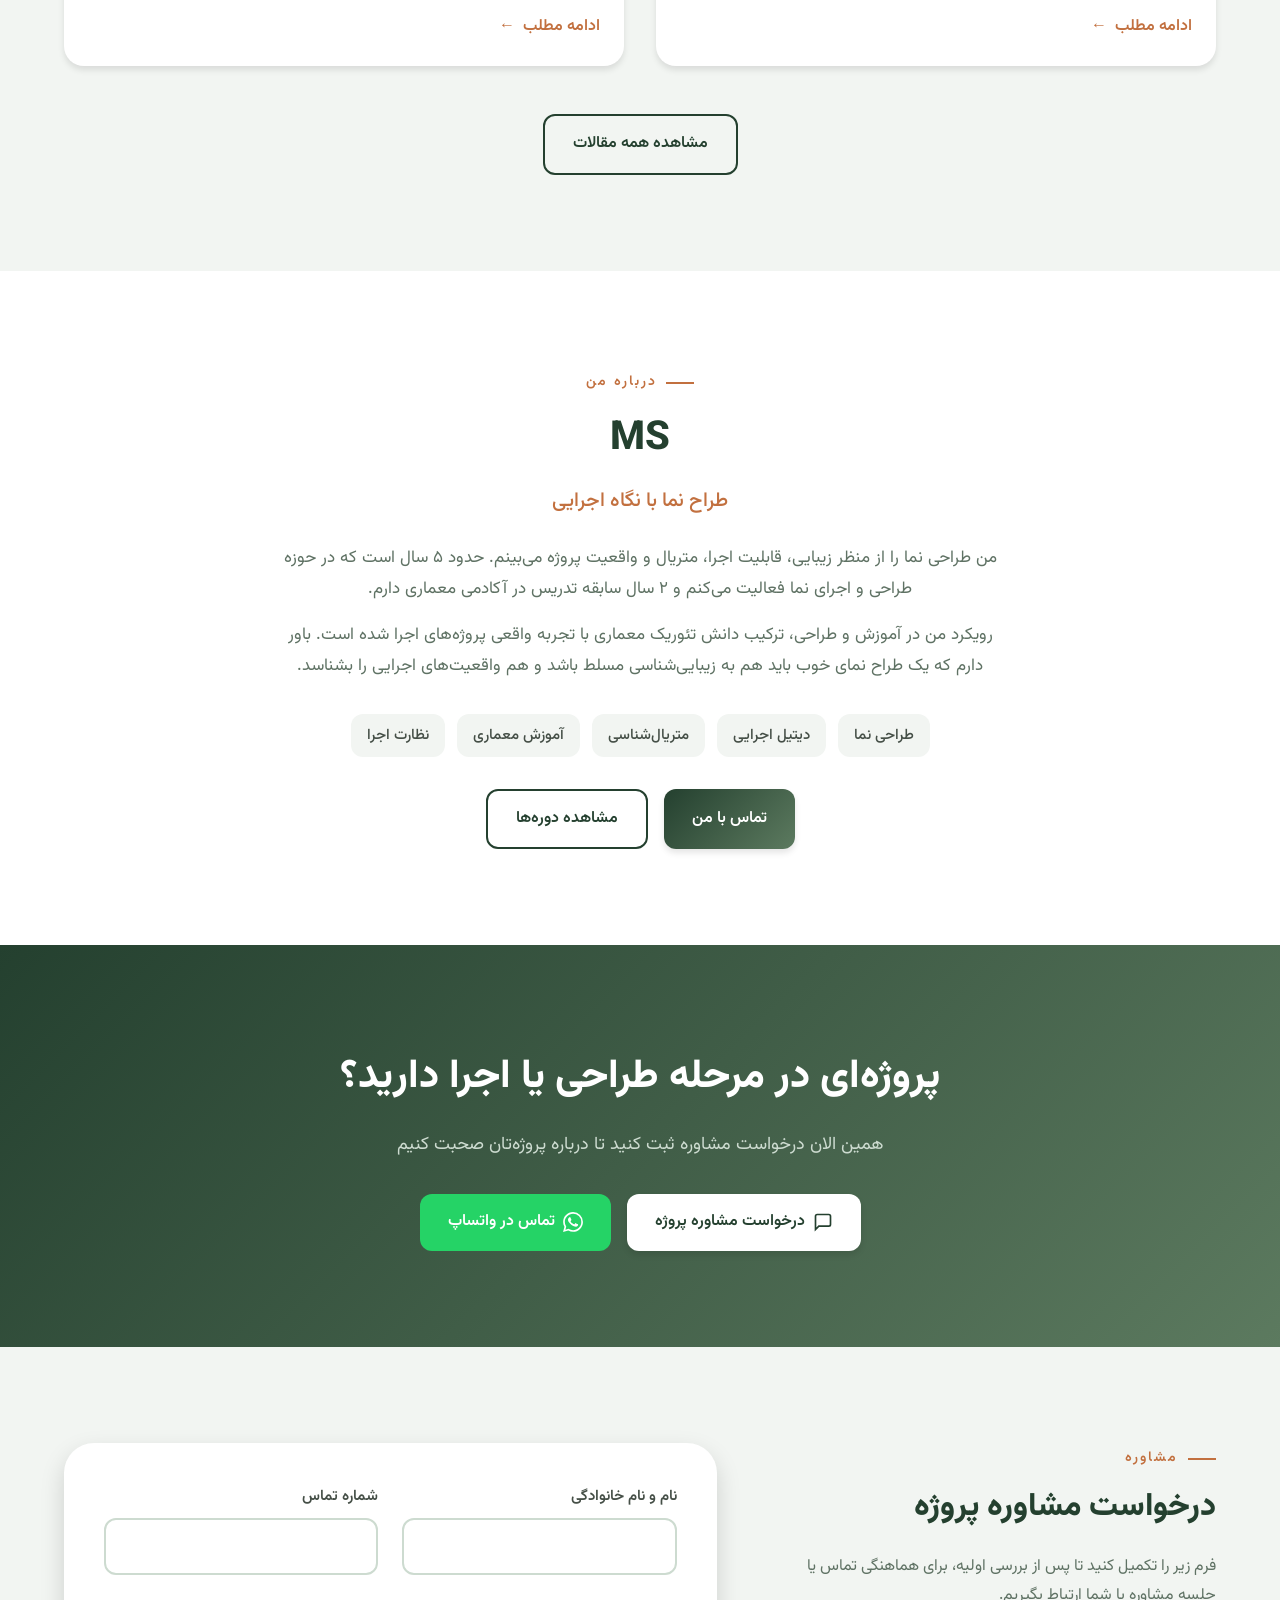
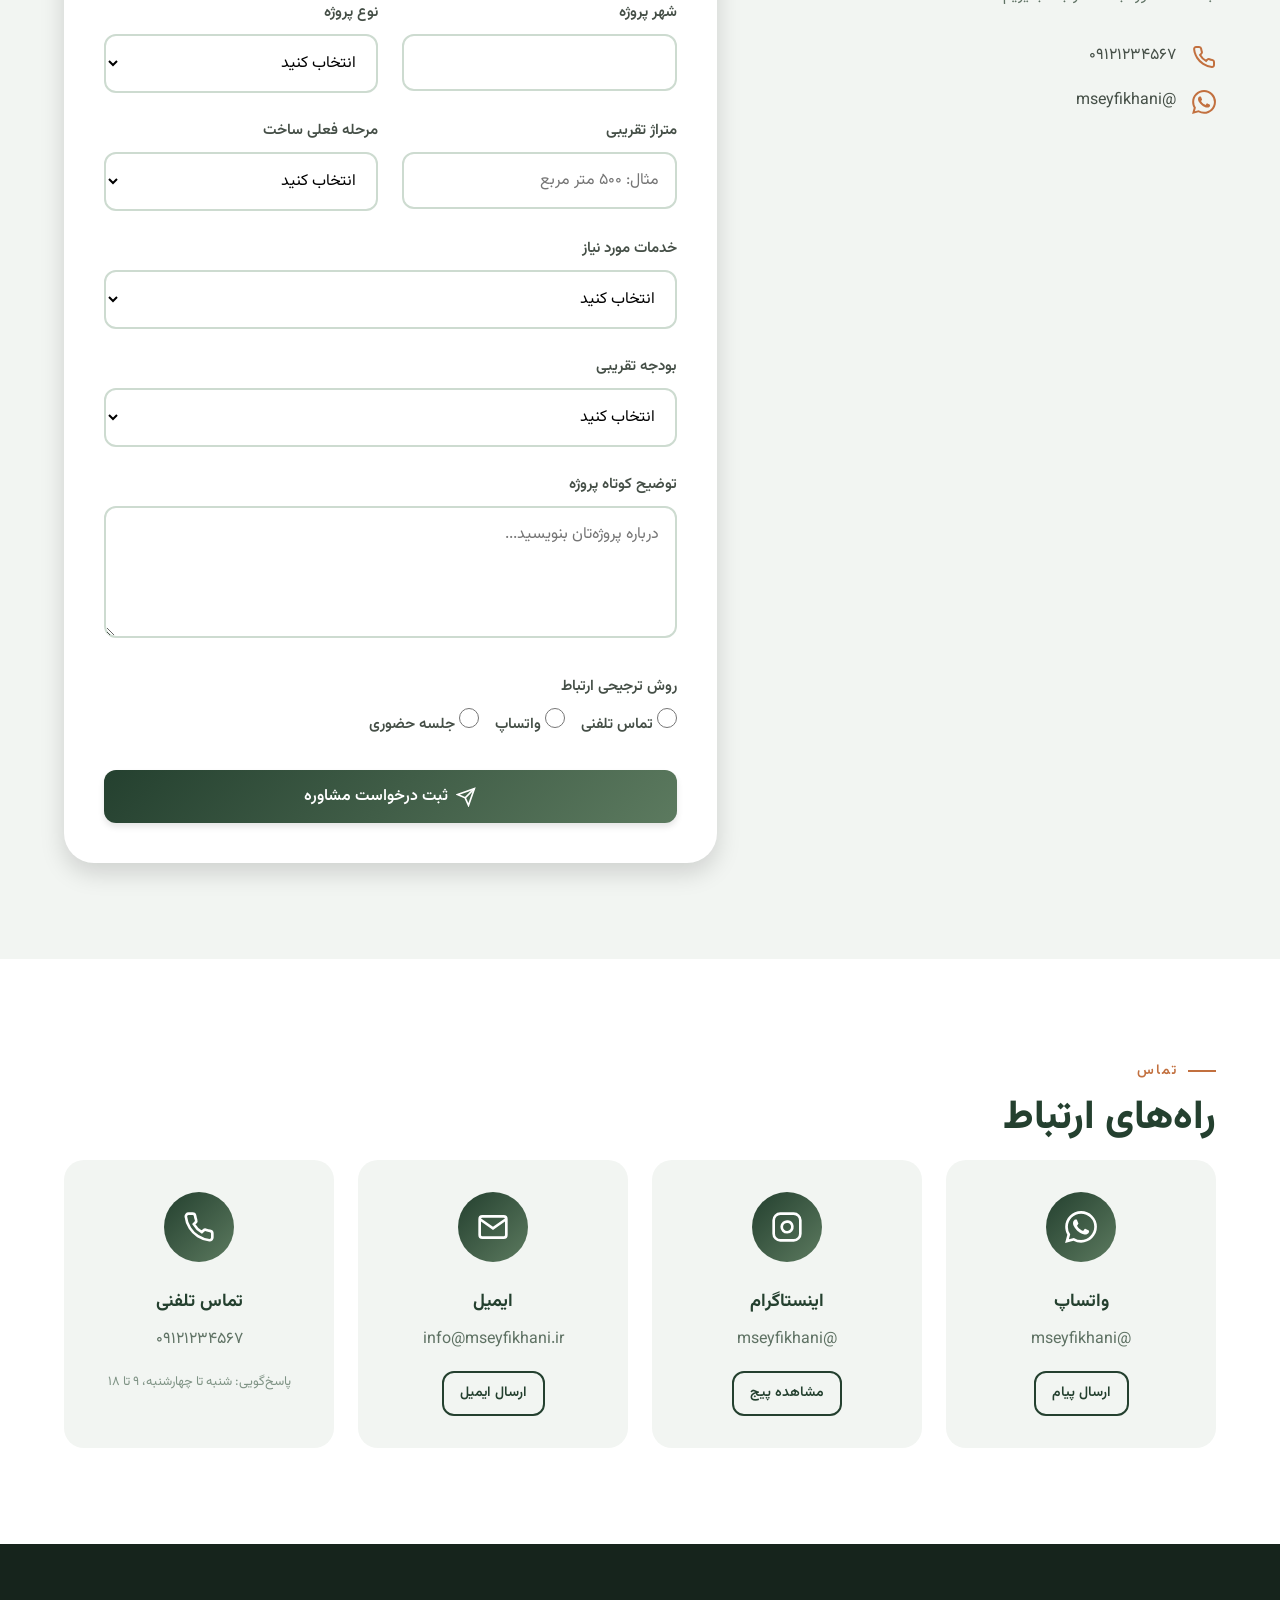
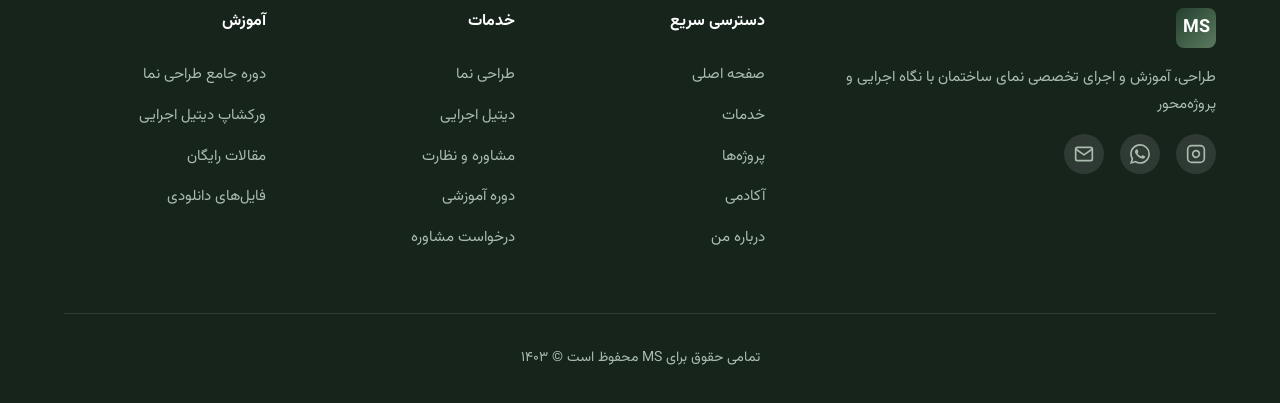
==== commit 020785fa: "Add files via upload" ====
--- a/index.html
+++ b/index.html
@@ -181,27 +181,32 @@
     <!-- About Intro Section -->
     <section class="about-intro">
         <div class="container">
-            <div class="about-intro-text">
-                <span class="section-label">درباره من</span>
-                <h2>طراح نما با نگاه اجرایی</h2>
-                <p>حدود ۵ سال تجربه در حوزه طراحی و اجرای نما و ۲ سال سابقه تدریس طراحی نما در آکادمی معماری. رویکرد من ترکیب زیبایی‌شناسی معماری با واقعیت‌های اجرایی، متریال و بودجه پروژه است.</p>
-            </div>
-            <div class="stats-grid">
-                <div class="stat-item">
-                    <span class="stat-number" data-count="5">۵</span>
-                    <span class="stat-label">سال تجربه</span>
-                </div>
-                <div class="stat-item">
-                    <span class="stat-number" data-count="2">۲</span>
-                    <span class="stat-label">سال تدریس تخصصی</span>
-                </div>
-                <div class="stat-item">
-                    <span class="stat-number" data-count="25">۲۵</span>
-                    <span class="stat-label">پروژه اجرا شده</span>
-                </div>
-                <div class="stat-item">
-                    <span class="stat-number" data-count="150">۱۵۰</span>
-                    <span class="stat-label">دانشجو</span>
+            <div class="about-intro-grid">
+                <div class="about-intro-text">
+                    <span class="section-label">درباره من</span>
+                    <h2>طراح نما با نگاه اجرایی</h2>
+                    <p>حدود ۵ سال تجربه در حوزه طراحی و اجرای نما و ۲ سال سابقه تدریس طراحی نما در آکادمی معماری. رویکرد من ترکیب زیبایی‌شناسی معماری با واقعیت‌های اجرایی، متریال و بودجه پروژه است.</p>
+                    <div class="stats-grid">
+                        <div class="stat-item">
+                            <span class="stat-number" data-count="5">۵</span>
+                            <span class="stat-label">سال تجربه</span>
+                        </div>
+                        <div class="stat-item">
+                            <span class="stat-number" data-count="2">۲</span>
+                            <span class="stat-label">سال تدریس تخصصی</span>
+                        </div>
+                        <div class="stat-item">
+                            <span class="stat-number" data-count="25">۲۵</span>
+                            <span class="stat-label">پروژه اجرا شده</span>
+                        </div>
+                        <div class="stat-item">
+                            <span class="stat-number" data-count="150">۱۵۰</span>
+                            <span class="stat-label">دانشجو</span>
+                        </div>
+                    </div>
+                </div>
+                <div class="about-intro-collage">
+                    <img src="images/hero-collage.webp" alt="ترکیب بصری نما و فضای معماری">
                 </div>
             </div>
         </div>
--- a/styles.css
+++ b/styles.css
@@ -478,10 +478,39 @@
     background: var(--gray-100);
 }
 
+.about-intro-grid {
+    display: grid;
+    grid-template-columns: 1.1fr 0.9fr;
+    gap: 3.5rem;
+    align-items: center;
+}
+
 .about-intro-text {
-    text-align: center;
-    max-width: 720px;
-    margin: 0 auto 3rem;
+    text-align: right;
+}
+
+.about-intro-text .stats-grid {
+    margin-top: 2rem;
+}
+
+.about-intro-collage {
+    border-radius: var(--border-radius-lg);
+    overflow: hidden;
+}
+
+.about-intro-collage img {
+    width: 100%;
+    height: auto;
+    display: block;
+}
+
+@media (max-width: 900px) {
+    .about-intro-grid {
+        grid-template-columns: 1fr;
+    }
+    .about-intro-text {
+        text-align: center;
+    }
 }
 
 .about-intro-image {
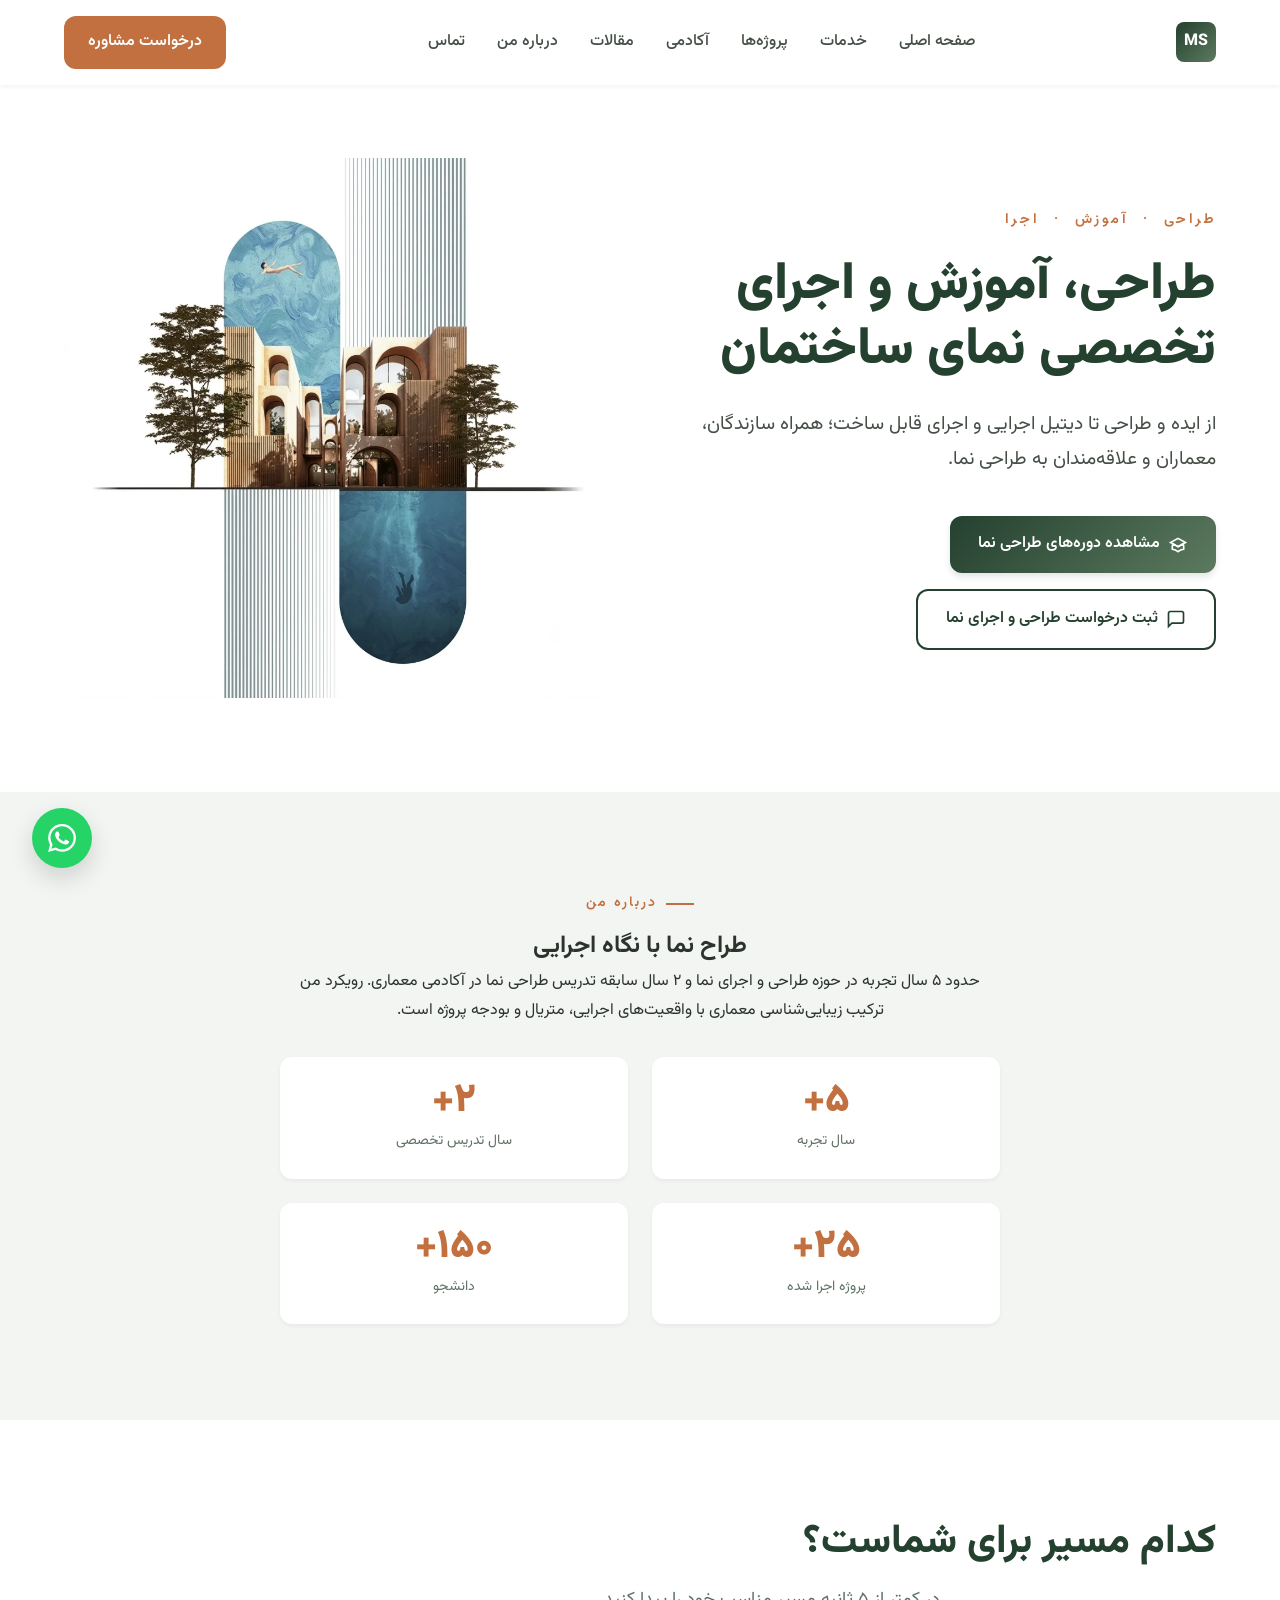
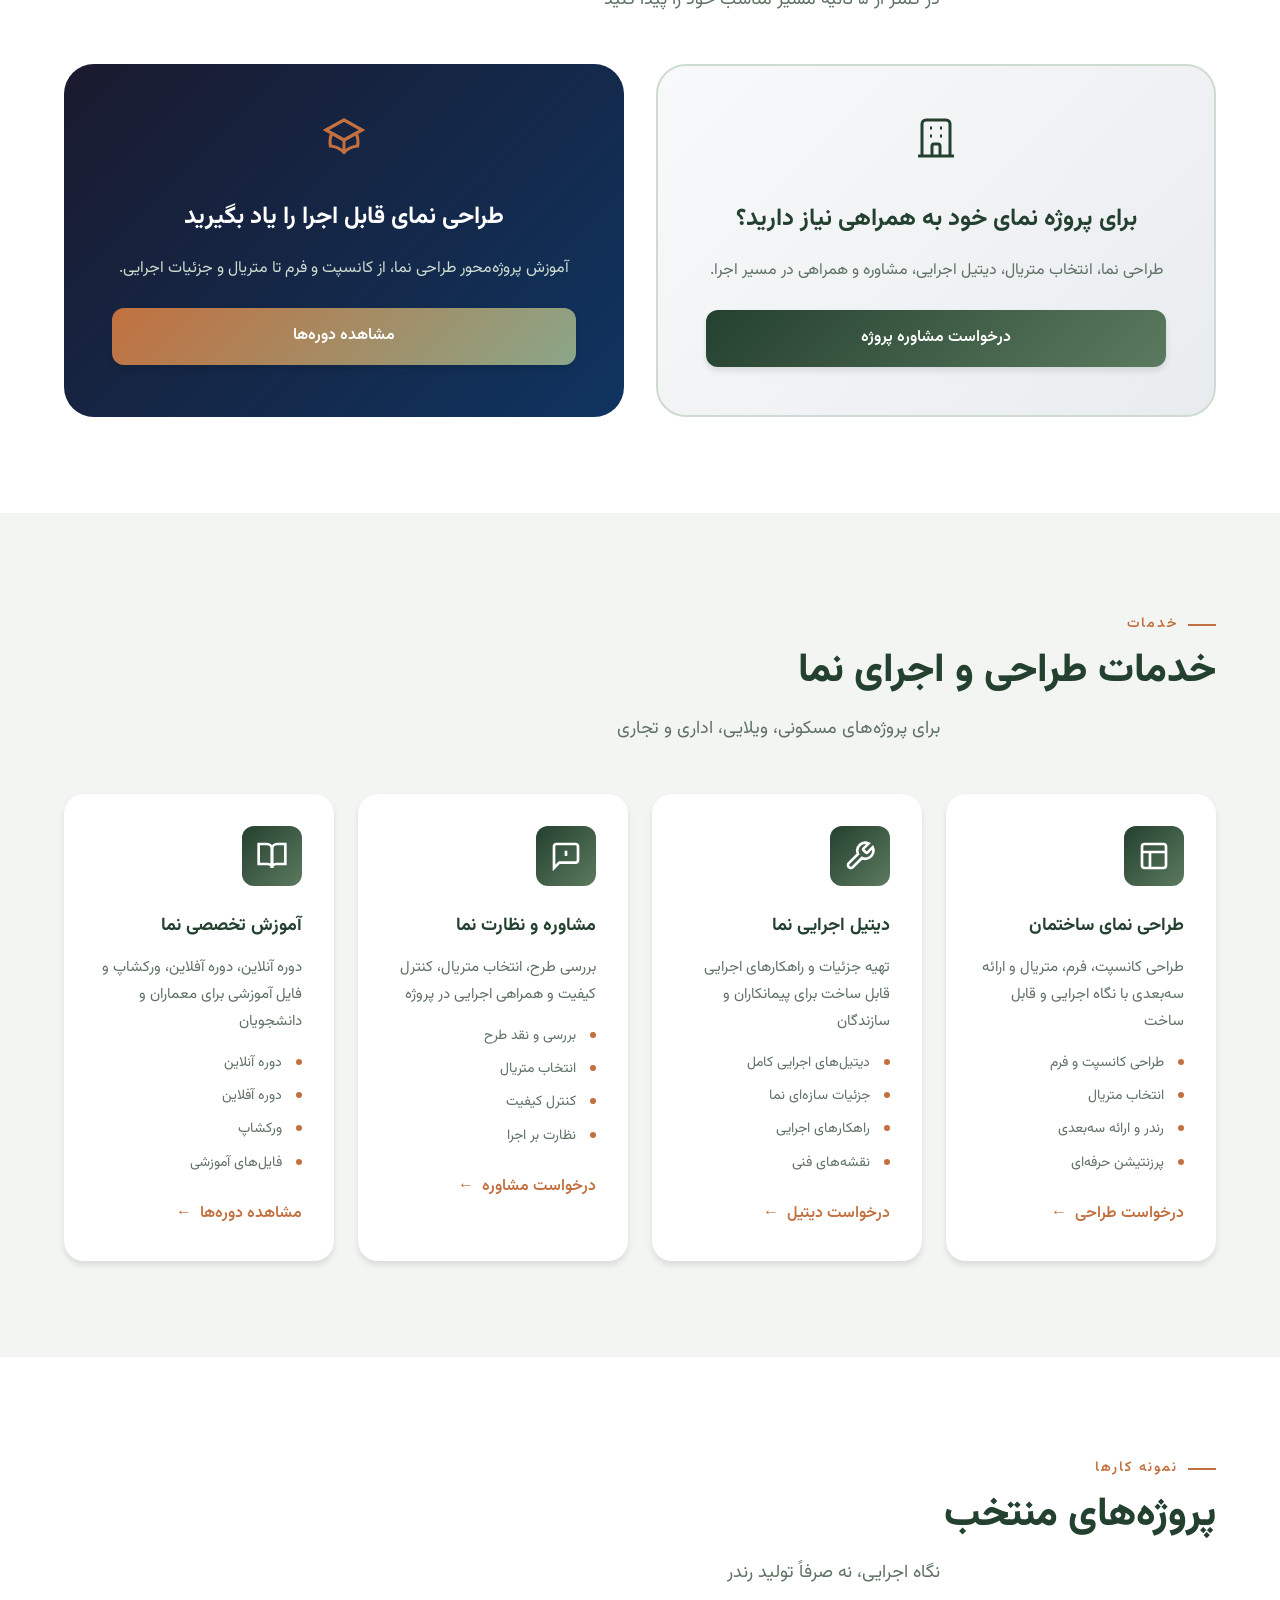
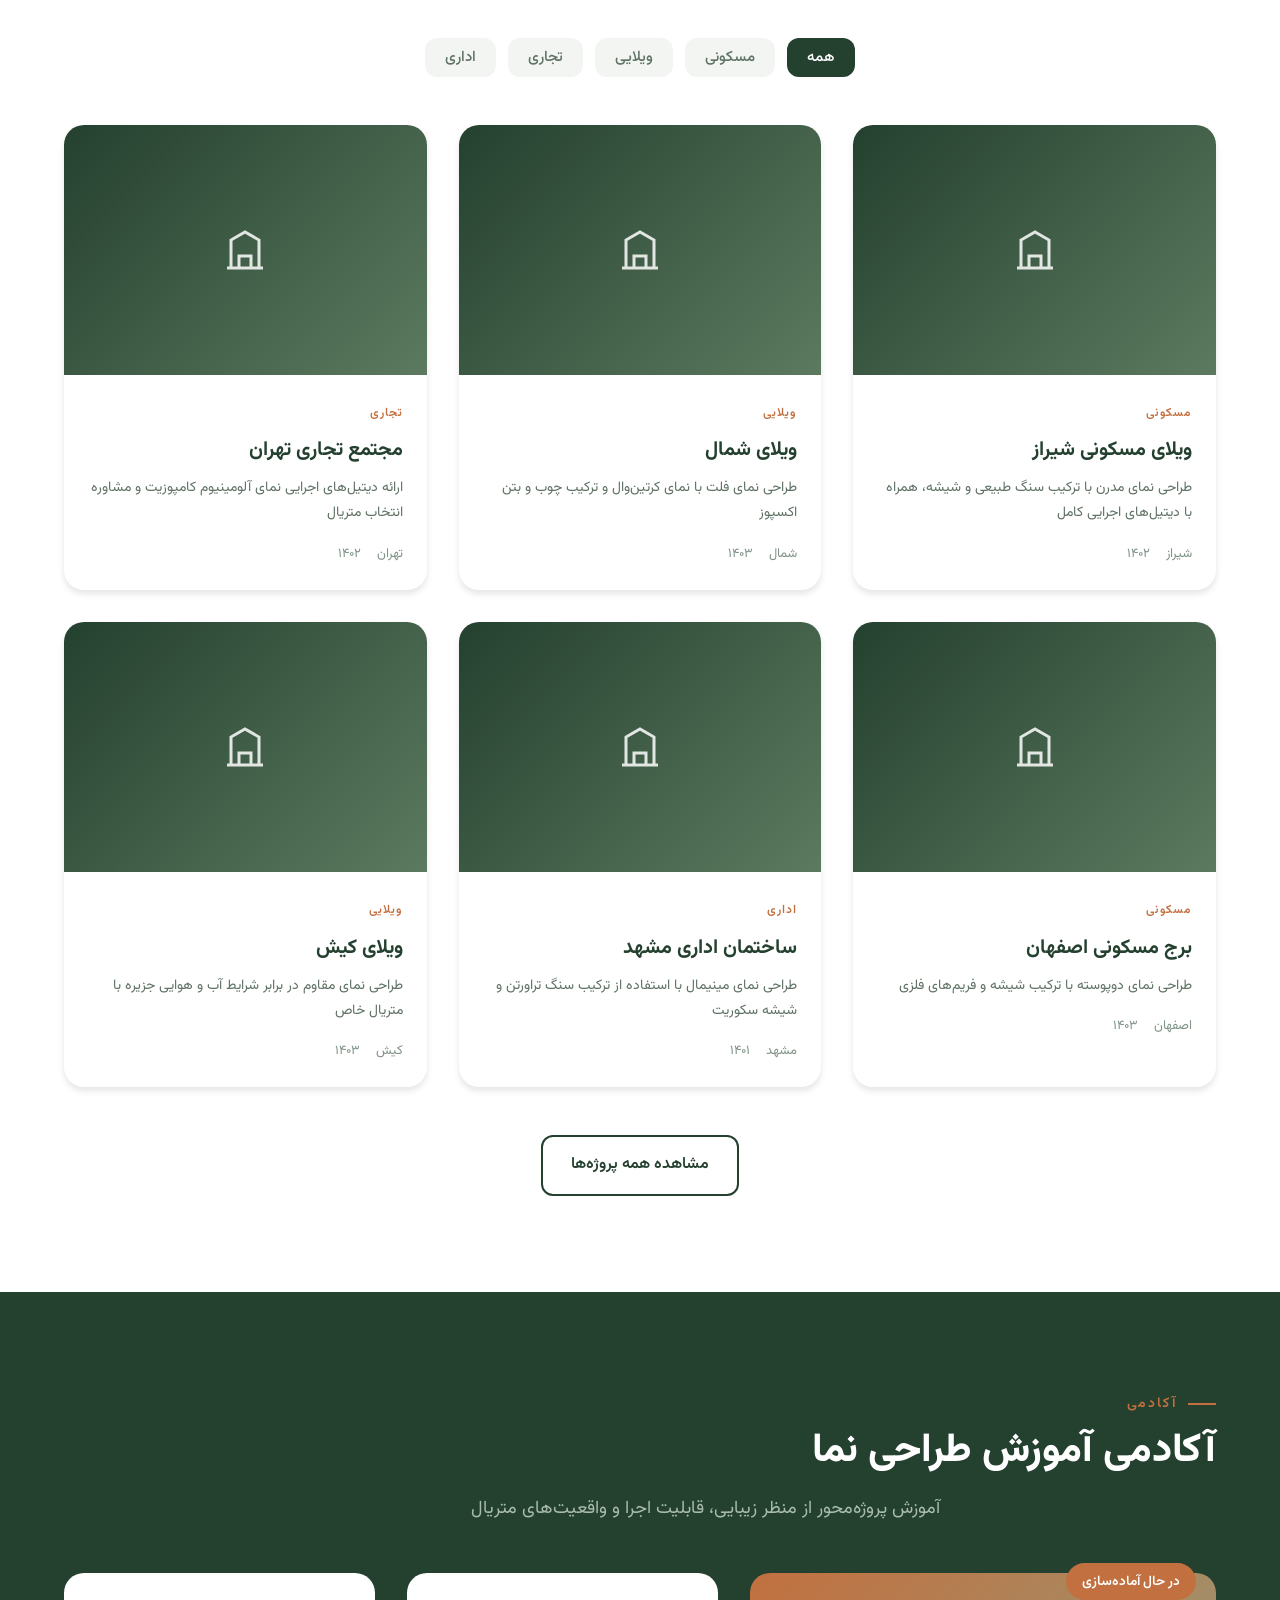
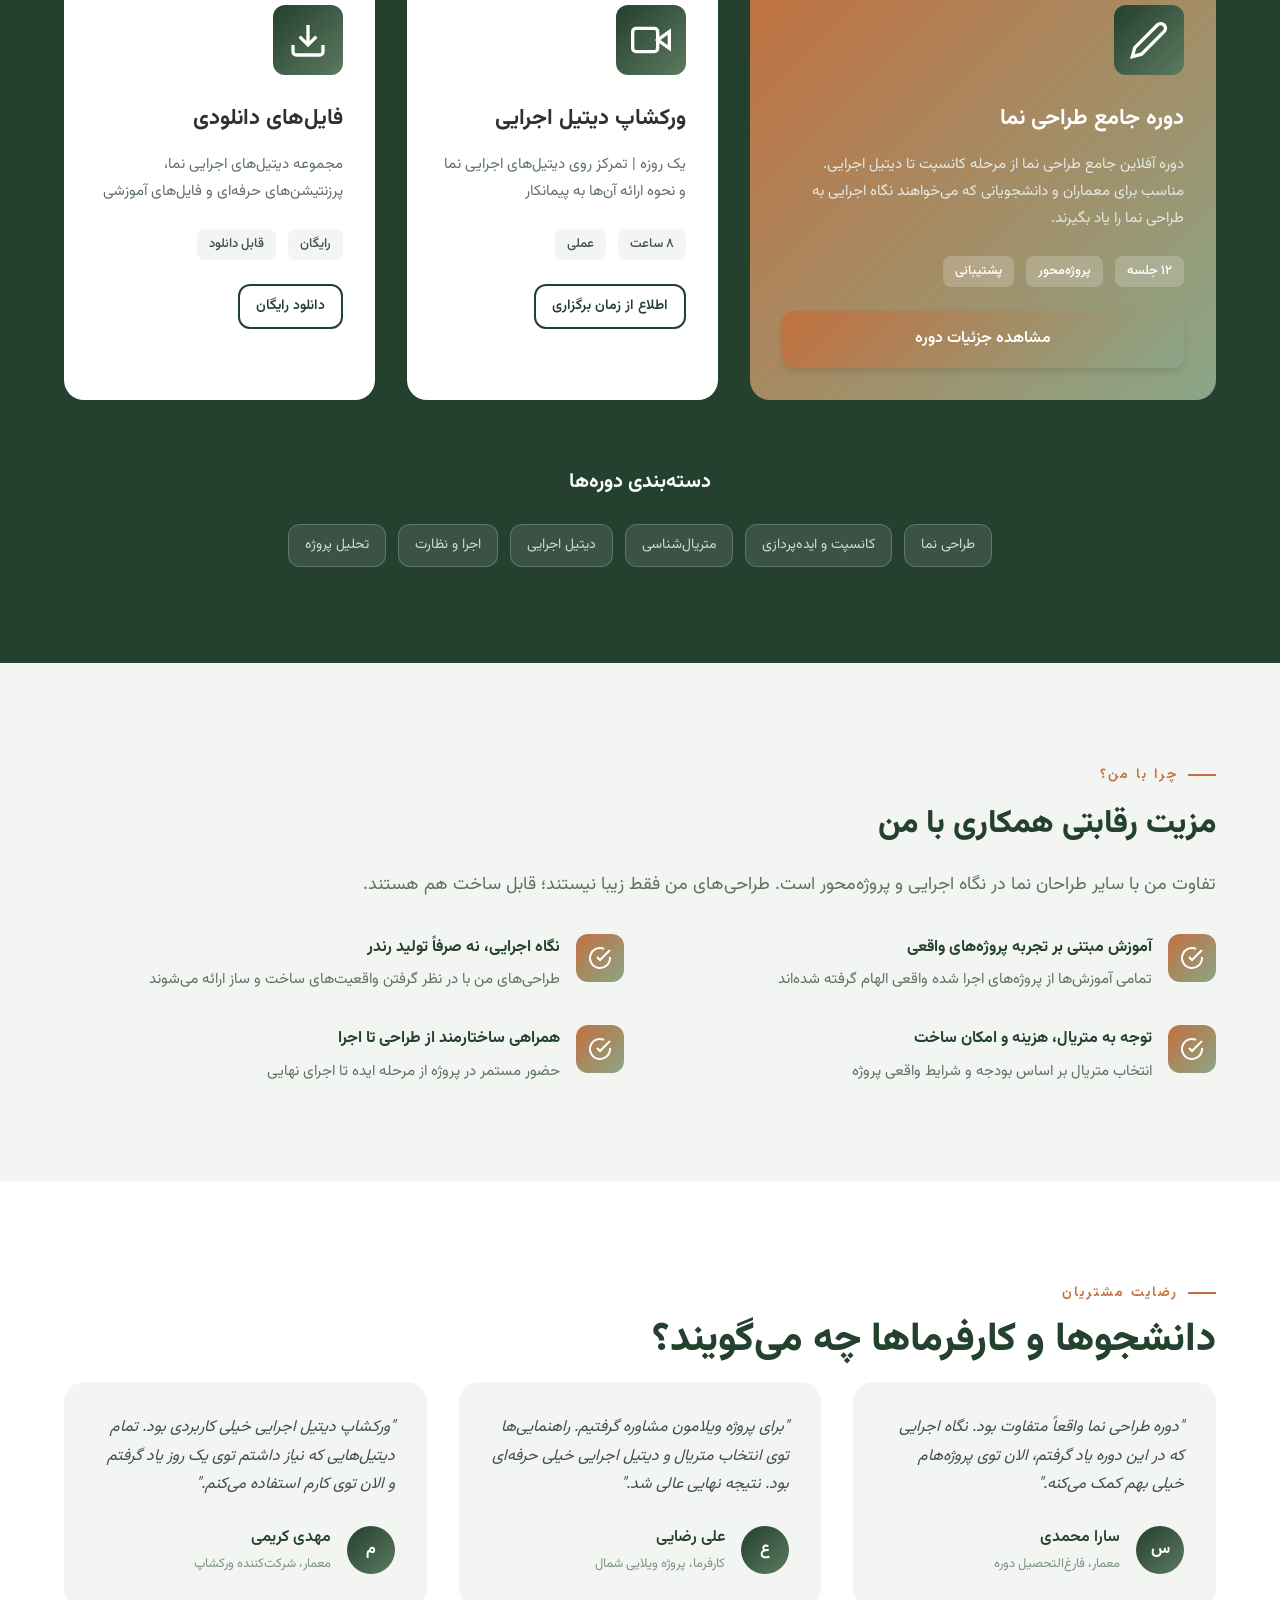
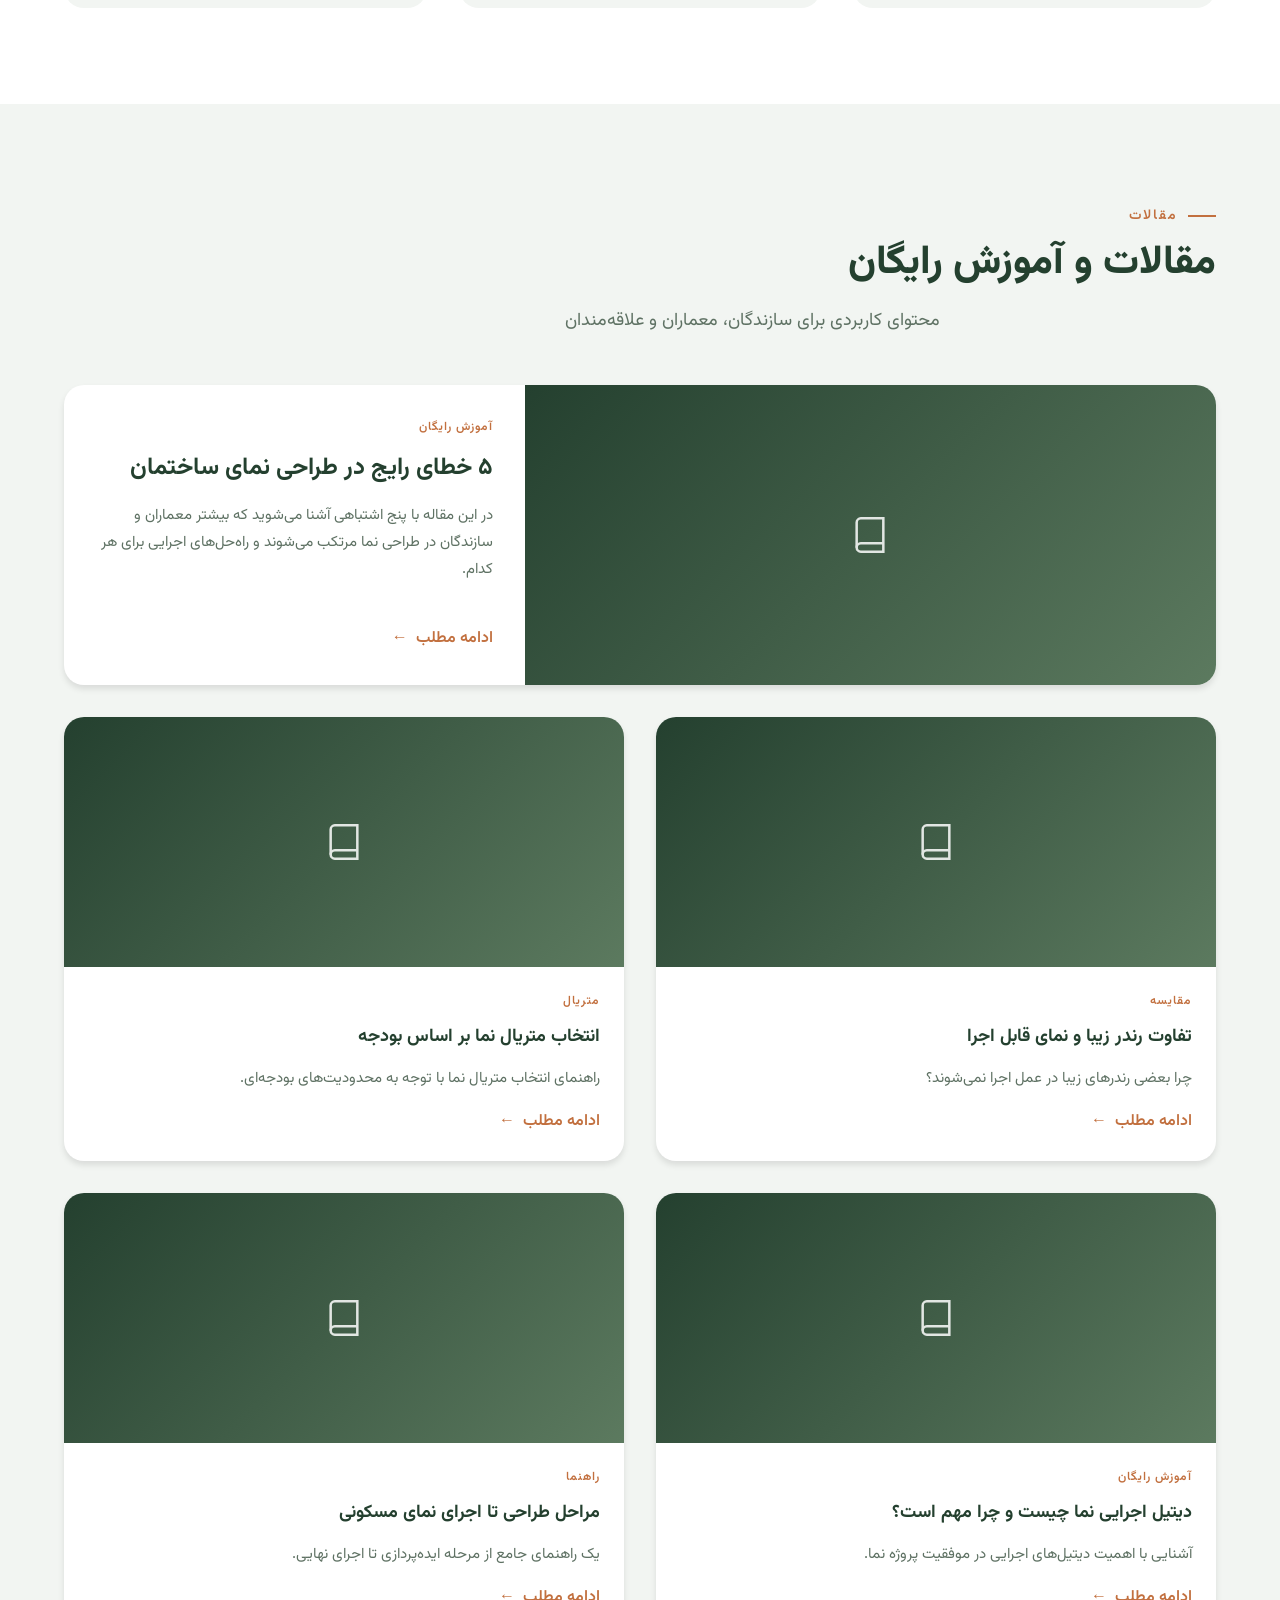
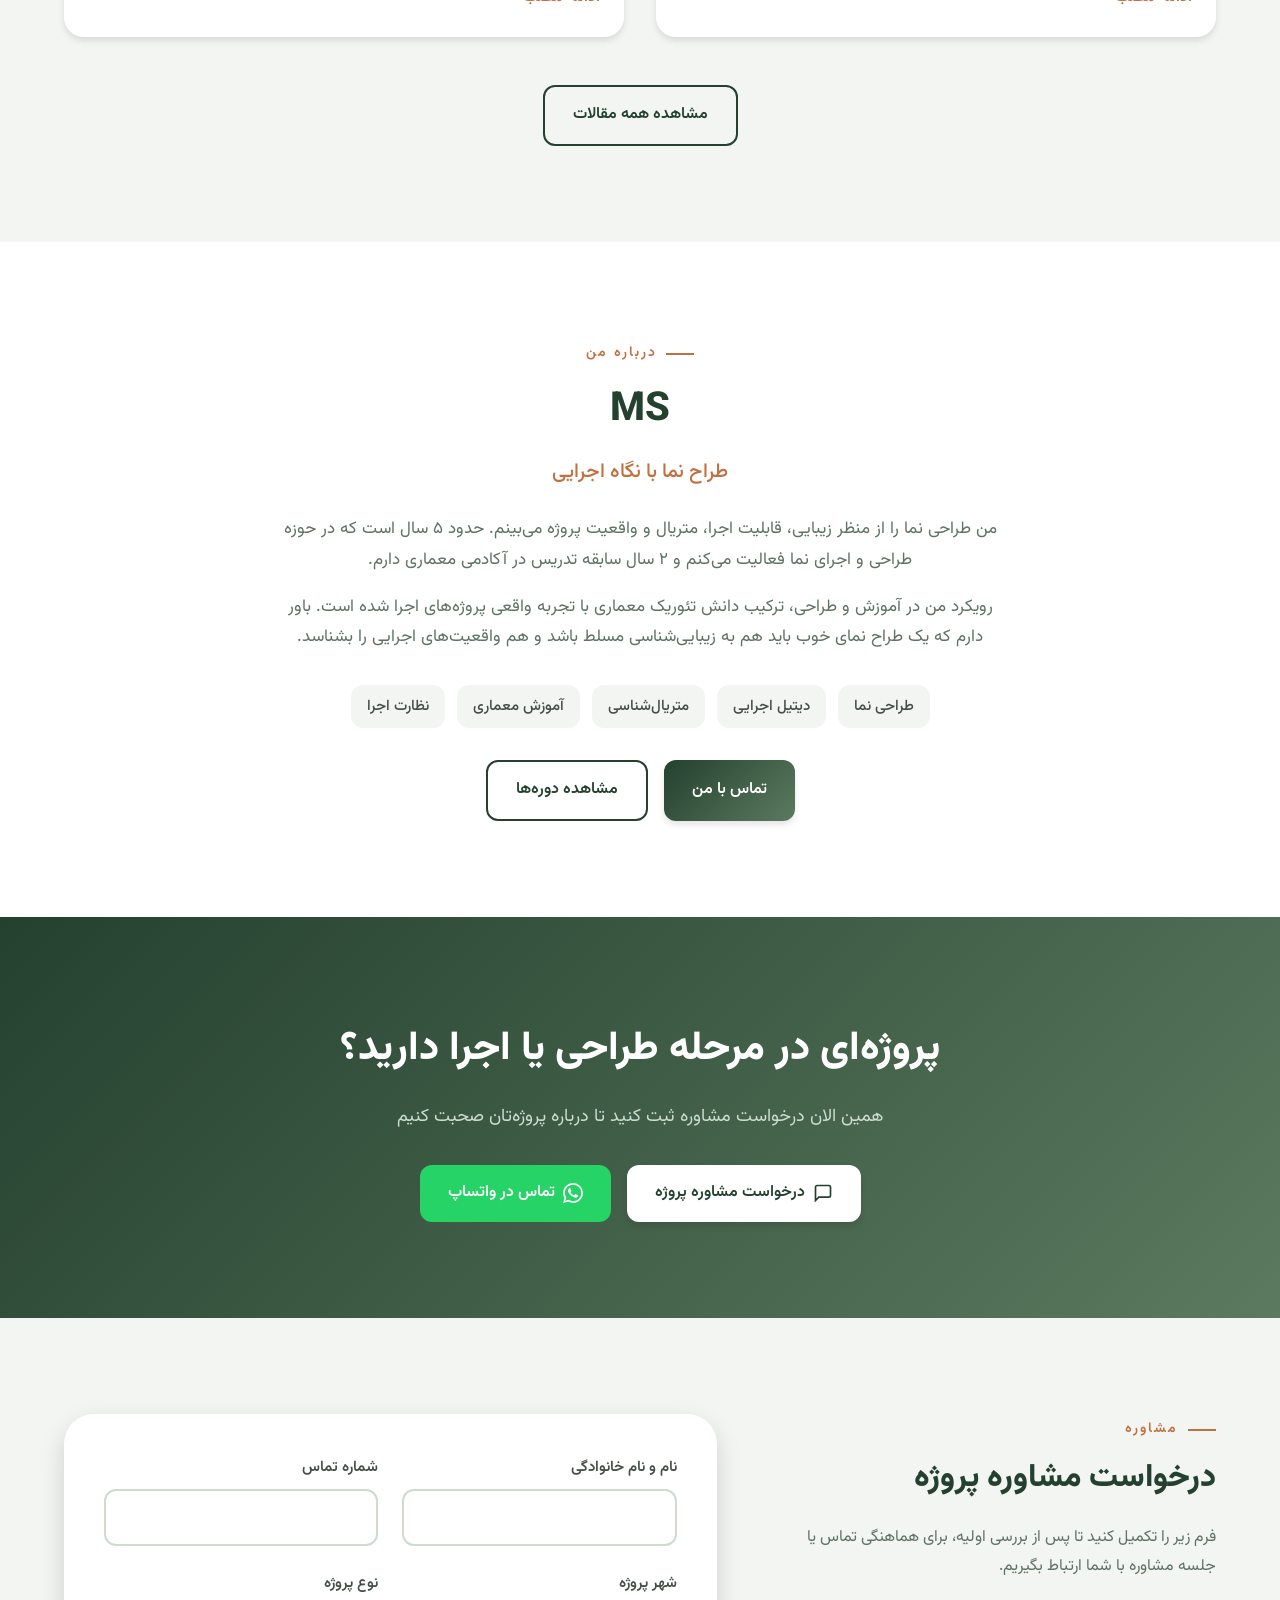
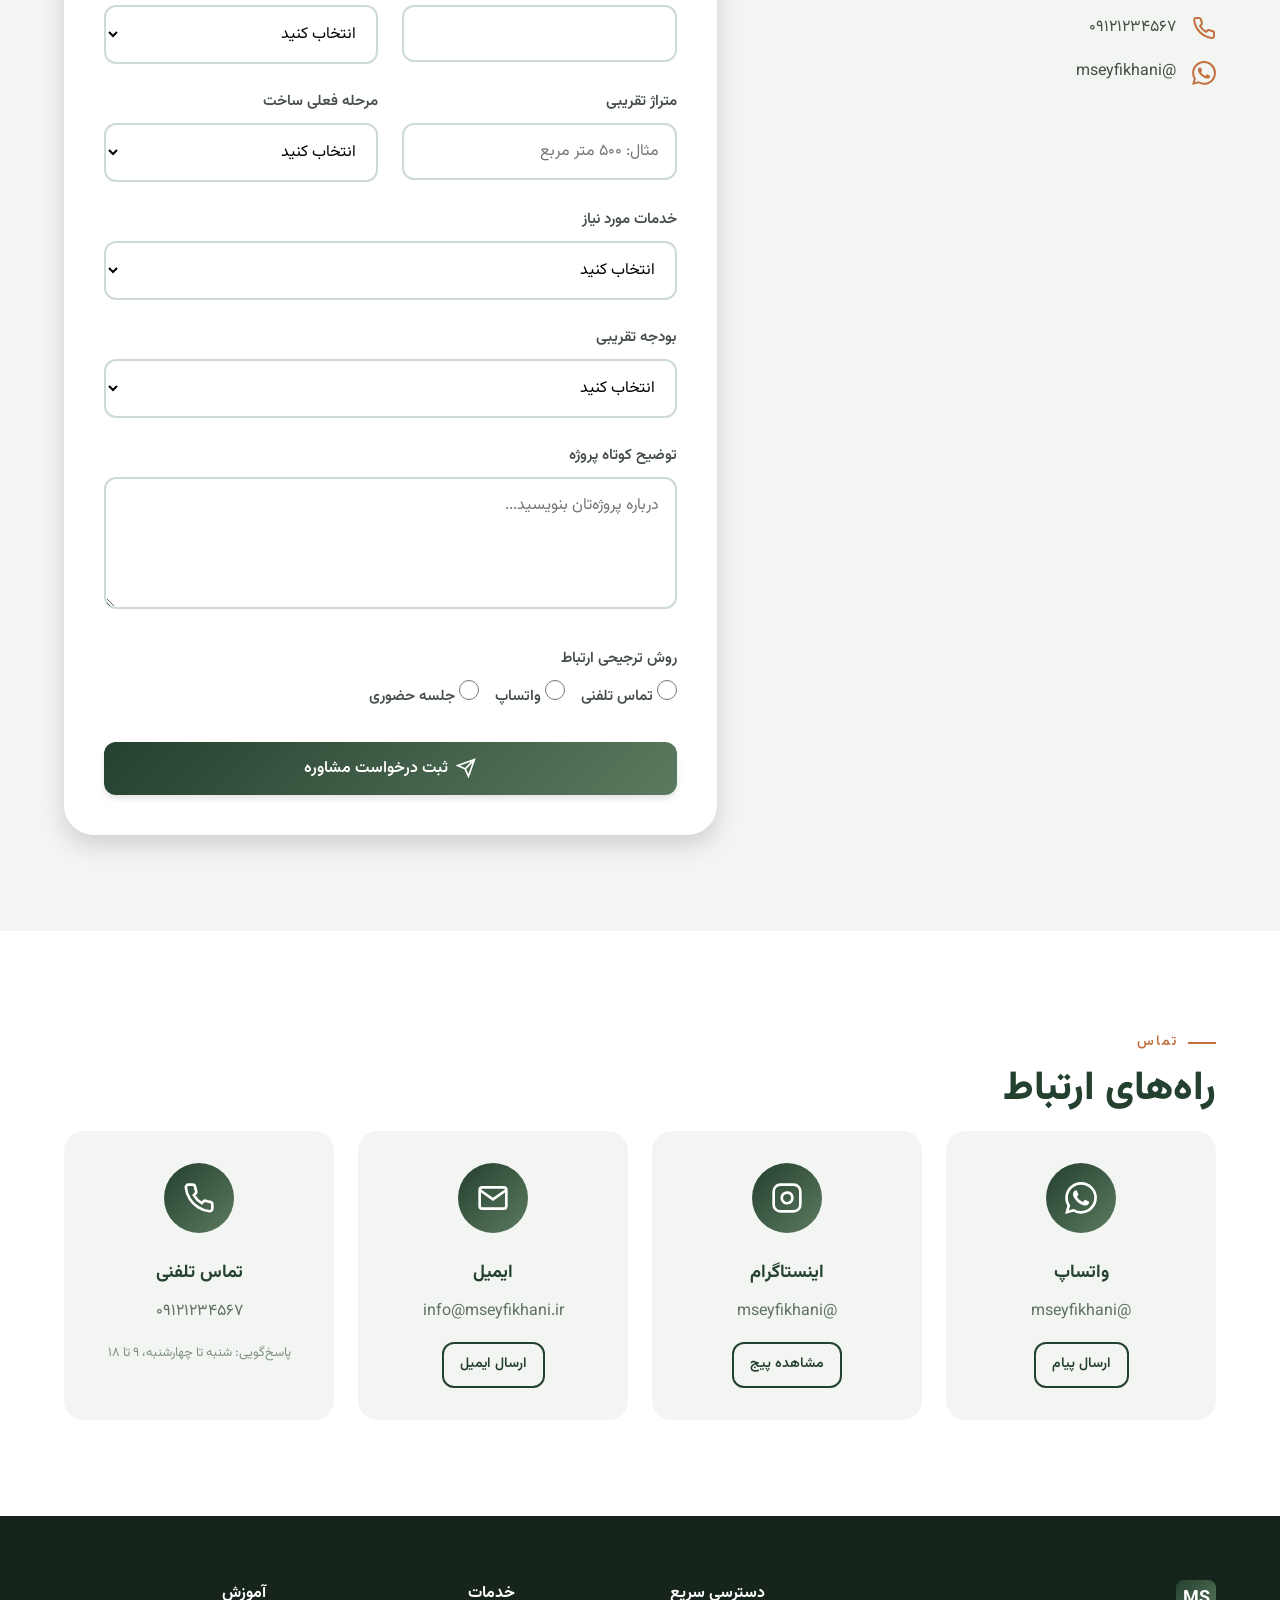
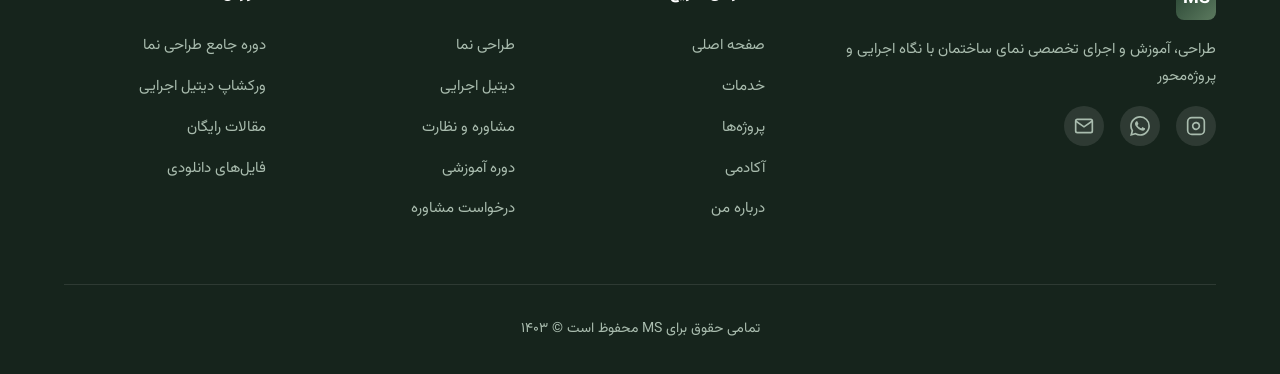
==== commit 6bcad83f: "Add files via upload" ====
--- a/index.html
+++ b/index.html
@@ -37,124 +37,7 @@
 
     <!-- Hero Section -->
     <section class="hero" id="home">
-        <div class="hero-sketch-wrap" aria-hidden="true">
-<svg viewBox="0 0 1600 640" xmlns="http://www.w3.org/2000/svg" preserveAspectRatio="xMidYMax slice" class="facade-sketch">
-    <defs>
-        <pattern id="hatch" width="8" height="8" patternTransform="rotate(45)" patternUnits="userSpaceOnUse">
-            <line x1="0" y1="0" x2="0" y2="8" stroke="currentColor" stroke-width="1" opacity="0.5"/>
-        </pattern>
-    </defs>
-
-    <!-- ground line -->
-    <line x1="60" y1="560" x2="1540" y2="560" class="sketch-line-strong"/>
-
-    <!-- dimension line -->
-    <line x1="180" y1="90" x2="1150" y2="90" class="sketch-line-thin"/>
-    <line x1="180" y1="82" x2="180" y2="98" class="sketch-line-thin"/>
-    <line x1="650" y1="82" x2="650" y2="98" class="sketch-line-thin"/>
-    <line x1="1150" y1="82" x2="1150" y2="98" class="sketch-line-thin"/>
-    <line x1="180" y1="120" x2="180" y2="90" class="sketch-line-thin"/>
-    <line x1="1150" y1="260" x2="1150" y2="90" class="sketch-line-thin"/>
-
-    <!-- building A outline -->
-    <rect x="180" y="120" width="470" height="440" class="sketch-line-strong" fill="none"/>
-    <!-- building B outline -->
-    <rect x="650" y="260" width="500" height="300" class="sketch-line-strong" fill="none"/>
-
-    <!-- ground floor material hatch, building A -->
-    <rect x="180" y="470" width="470" height="90" fill="url(#hatch)" class="sketch-hatch"/>
-
-    <!-- window grids -->
-    <g class="sketch-windows">
-        <rect class="win" x="215.0" y="150.0" width="60.8" height="36.2" rx="2"/>
-<rect class="win" x="283.8" y="150.0" width="60.8" height="36.2" rx="2"/>
-<rect class="win" x="352.7" y="150.0" width="60.8" height="36.2" rx="2"/>
-<rect class="lit" x="490.3" y="150.0" width="60.8" height="36.2" rx="2"/>
-<rect class="win" x="559.2" y="150.0" width="60.8" height="36.2" rx="2"/>
-<rect class="win" x="283.8" y="194.2" width="60.8" height="36.2" rx="2"/>
-<rect class="win" x="352.7" y="194.2" width="60.8" height="36.2" rx="2"/>
-<rect class="win" x="421.5" y="194.2" width="60.8" height="36.2" rx="2"/>
-<rect class="win" x="490.3" y="194.2" width="60.8" height="36.2" rx="2"/>
-<rect class="lit" x="559.2" y="194.2" width="60.8" height="36.2" rx="2"/>
-<rect class="win" x="215.0" y="238.4" width="60.8" height="36.2" rx="2"/>
-<rect class="win" x="283.8" y="238.4" width="60.8" height="36.2" rx="2"/>
-<rect class="win" x="352.7" y="238.4" width="60.8" height="36.2" rx="2"/>
-<rect class="win" x="421.5" y="238.4" width="60.8" height="36.2" rx="2"/>
-<rect class="win" x="490.3" y="238.4" width="60.8" height="36.2" rx="2"/>
-<rect class="win" x="559.2" y="238.4" width="60.8" height="36.2" rx="2"/>
-<rect class="win" x="283.8" y="282.7" width="60.8" height="36.2" rx="2"/>
-<rect class="win" x="352.7" y="282.7" width="60.8" height="36.2" rx="2"/>
-<rect class="win" x="421.5" y="282.7" width="60.8" height="36.2" rx="2"/>
-<rect class="win" x="490.3" y="282.7" width="60.8" height="36.2" rx="2"/>
-<rect class="win" x="559.2" y="282.7" width="60.8" height="36.2" rx="2"/>
-<rect class="win" x="215.0" y="326.9" width="60.8" height="36.2" rx="2"/>
-<rect class="win" x="283.8" y="326.9" width="60.8" height="36.2" rx="2"/>
-<rect class="win" x="352.7" y="326.9" width="60.8" height="36.2" rx="2"/>
-<rect class="win" x="421.5" y="326.9" width="60.8" height="36.2" rx="2"/>
-<rect class="win" x="490.3" y="326.9" width="60.8" height="36.2" rx="2"/>
-<rect class="lit" x="559.2" y="326.9" width="60.8" height="36.2" rx="2"/>
-<rect class="win" x="215.0" y="371.1" width="60.8" height="36.2" rx="2"/>
-<rect class="win" x="283.8" y="371.1" width="60.8" height="36.2" rx="2"/>
-<rect class="win" x="352.7" y="371.1" width="60.8" height="36.2" rx="2"/>
-<rect class="win" x="421.5" y="371.1" width="60.8" height="36.2" rx="2"/>
-<rect class="win" x="490.3" y="371.1" width="60.8" height="36.2" rx="2"/>
-<rect class="win" x="559.2" y="371.1" width="60.8" height="36.2" rx="2"/>
-<rect class="win" x="215.0" y="415.3" width="60.8" height="36.2" rx="2"/>
-<rect class="win" x="283.8" y="415.3" width="60.8" height="36.2" rx="2"/>
-<rect class="win" x="352.7" y="415.3" width="60.8" height="36.2" rx="2"/>
-<rect class="win" x="421.5" y="415.3" width="60.8" height="36.2" rx="2"/>
-<rect class="lit" x="490.3" y="415.3" width="60.8" height="36.2" rx="2"/>
-<rect class="win" x="559.2" y="415.3" width="60.8" height="36.2" rx="2"/>
-<rect class="win" x="215.0" y="459.6" width="60.8" height="36.2" rx="2"/>
-<rect class="win" x="283.8" y="459.6" width="60.8" height="36.2" rx="2"/>
-<rect class="win" x="352.7" y="459.6" width="60.8" height="36.2" rx="2"/>
-<rect class="win" x="421.5" y="459.6" width="60.8" height="36.2" rx="2"/>
-<rect class="win" x="490.3" y="459.6" width="60.8" height="36.2" rx="2"/>
-<rect class="win" x="559.2" y="459.6" width="60.8" height="36.2" rx="2"/>
-<rect class="win" x="215.0" y="503.8" width="60.8" height="36.2" rx="2"/>
-<rect class="win" x="283.8" y="503.8" width="60.8" height="36.2" rx="2"/>
-<rect class="win" x="352.7" y="503.8" width="60.8" height="36.2" rx="2"/>
-<rect class="win" x="421.5" y="503.8" width="60.8" height="36.2" rx="2"/>
-<rect class="win" x="490.3" y="503.8" width="60.8" height="36.2" rx="2"/>
-<rect class="win" x="559.2" y="503.8" width="60.8" height="36.2" rx="2"/>
-        <rect class="lit" x="685.0" y="295.0" width="64.2" height="41.0" rx="2"/>
-<rect class="win" x="759.2" y="295.0" width="64.2" height="41.0" rx="2"/>
-<rect class="win" x="833.3" y="295.0" width="64.2" height="41.0" rx="2"/>
-<rect class="win" x="907.5" y="295.0" width="64.2" height="41.0" rx="2"/>
-<rect class="win" x="981.7" y="295.0" width="64.2" height="41.0" rx="2"/>
-<rect class="win" x="685.0" y="346.0" width="64.2" height="41.0" rx="2"/>
-<rect class="win" x="759.2" y="346.0" width="64.2" height="41.0" rx="2"/>
-<rect class="win" x="833.3" y="346.0" width="64.2" height="41.0" rx="2"/>
-<rect class="win" x="981.7" y="346.0" width="64.2" height="41.0" rx="2"/>
-<rect class="win" x="685.0" y="397.0" width="64.2" height="41.0" rx="2"/>
-<rect class="lit" x="759.2" y="397.0" width="64.2" height="41.0" rx="2"/>
-<rect class="win" x="907.5" y="397.0" width="64.2" height="41.0" rx="2"/>
-<rect class="lit" x="981.7" y="397.0" width="64.2" height="41.0" rx="2"/>
-<rect class="win" x="1055.8" y="397.0" width="64.2" height="41.0" rx="2"/>
-<rect class="win" x="685.0" y="448.0" width="64.2" height="41.0" rx="2"/>
-<rect class="win" x="759.2" y="448.0" width="64.2" height="41.0" rx="2"/>
-<rect class="win" x="833.3" y="448.0" width="64.2" height="41.0" rx="2"/>
-<rect class="win" x="907.5" y="448.0" width="64.2" height="41.0" rx="2"/>
-<rect class="win" x="981.7" y="448.0" width="64.2" height="41.0" rx="2"/>
-<rect class="win" x="685.0" y="499.0" width="64.2" height="41.0" rx="2"/>
-<rect class="win" x="759.2" y="499.0" width="64.2" height="41.0" rx="2"/>
-<rect class="win" x="907.5" y="499.0" width="64.2" height="41.0" rx="2"/>
-<rect class="win" x="981.7" y="499.0" width="64.2" height="41.0" rx="2"/>
-    </g>
-
-    <!-- entrance marker -->
-    <line x1="360" y1="560" x2="360" y2="500" class="sketch-line-thin"/>
-    <line x1="470" y1="560" x2="470" y2="500" class="sketch-line-thin"/>
-
-    <!-- scale / compass mark -->
-    <circle cx="110" cy="590" r="26" class="sketch-line-thin" fill="none"/>
-    <line x1="110" y1="568" x2="110" y2="612" class="sketch-line-thin"/>
-    <line x1="88" y1="590" x2="132" y2="590" class="sketch-line-thin"/>
-    <path d="M110 568 L104 580 L116 580 Z" class="sketch-compass-n"/>
-</svg>
-        </div>
-        <div class="hero-overlay"></div>
-        <div class="container">
+        <div class="container hero-split">
             <div class="hero-content">
                 <span class="hero-eyebrow">طراحی &nbsp;·&nbsp; آموزش &nbsp;·&nbsp; اجرا</span>
                 <h1 class="hero-title">طراحی، آموزش و اجرای تخصصی نمای ساختمان</h1>
@@ -175,38 +58,36 @@
                     </a>
                 </div>
             </div>
+            <div class="hero-image">
+                <img src="images/hero-collage.webp" alt="ترکیب بصری نما و فضای معماری">
+            </div>
         </div>
     </section>
 
     <!-- About Intro Section -->
     <section class="about-intro">
         <div class="container">
-            <div class="about-intro-grid">
-                <div class="about-intro-text">
-                    <span class="section-label">درباره من</span>
-                    <h2>طراح نما با نگاه اجرایی</h2>
-                    <p>حدود ۵ سال تجربه در حوزه طراحی و اجرای نما و ۲ سال سابقه تدریس طراحی نما در آکادمی معماری. رویکرد من ترکیب زیبایی‌شناسی معماری با واقعیت‌های اجرایی، متریال و بودجه پروژه است.</p>
-                    <div class="stats-grid">
-                        <div class="stat-item">
-                            <span class="stat-number" data-count="5">۵</span>
-                            <span class="stat-label">سال تجربه</span>
-                        </div>
-                        <div class="stat-item">
-                            <span class="stat-number" data-count="2">۲</span>
-                            <span class="stat-label">سال تدریس تخصصی</span>
-                        </div>
-                        <div class="stat-item">
-                            <span class="stat-number" data-count="25">۲۵</span>
-                            <span class="stat-label">پروژه اجرا شده</span>
-                        </div>
-                        <div class="stat-item">
-                            <span class="stat-number" data-count="150">۱۵۰</span>
-                            <span class="stat-label">دانشجو</span>
-                        </div>
-                    </div>
-                </div>
-                <div class="about-intro-collage">
-                    <img src="images/hero-collage.webp" alt="ترکیب بصری نما و فضای معماری">
+            <div class="about-intro-text about-intro-text-centered">
+                <span class="section-label">درباره من</span>
+                <h2>طراح نما با نگاه اجرایی</h2>
+                <p>حدود ۵ سال تجربه در حوزه طراحی و اجرای نما و ۲ سال سابقه تدریس طراحی نما در آکادمی معماری. رویکرد من ترکیب زیبایی‌شناسی معماری با واقعیت‌های اجرایی، متریال و بودجه پروژه است.</p>
+                <div class="stats-grid">
+                    <div class="stat-item">
+                        <span class="stat-number" data-count="5">۵</span>
+                        <span class="stat-label">سال تجربه</span>
+                    </div>
+                    <div class="stat-item">
+                        <span class="stat-number" data-count="2">۲</span>
+                        <span class="stat-label">سال تدریس تخصصی</span>
+                    </div>
+                    <div class="stat-item">
+                        <span class="stat-number" data-count="25">۲۵</span>
+                        <span class="stat-label">پروژه اجرا شده</span>
+                    </div>
+                    <div class="stat-item">
+                        <span class="stat-number" data-count="150">۱۵۰</span>
+                        <span class="stat-label">دانشجو</span>
+                    </div>
                 </div>
             </div>
         </div>
--- a/styles.css
+++ b/styles.css
@@ -338,9 +338,9 @@
     min-height: 88vh;
     display: flex;
     align-items: center;
-    justify-content: center;
     background: var(--light);
     overflow: hidden;
+    padding: 7rem 0 3rem;
 }
 
 .page-header::before,
@@ -353,73 +353,28 @@
     pointer-events: none;
 }
 
-/* Full-width architectural elevation sketch standing in for a stock photo —
-   drawn, not photographed, so it's specific to the subject: a façade study. */
-.hero-sketch-wrap {
-    position: absolute;
-    inset: 0;
-    z-index: 0;
-}
-
-.facade-sketch {
+.hero-split {
+    display: grid;
+    grid-template-columns: 1fr 1fr;
+    gap: 3rem;
+    align-items: center;
+}
+
+.hero-image {
+    border-radius: var(--border-radius-lg);
+    overflow: hidden;
+}
+
+.hero-image img {
     width: 100%;
-    height: 100%;
-}
-
-.facade-sketch .sketch-line-strong {
-    stroke: var(--primary);
-    stroke-width: 2;
-    opacity: 0.55;
-}
-
-.facade-sketch .sketch-line-thin {
-    stroke: var(--primary);
-    stroke-width: 1;
-    opacity: 0.35;
-}
-
-.facade-sketch .sketch-hatch {
-    color: var(--primary);
-    opacity: 0.3;
-}
-
-.facade-sketch .win {
-    stroke: var(--primary);
-    stroke-width: 1.25;
-    fill: none;
-    opacity: 0.4;
-}
-
-.facade-sketch .lit {
-    stroke: var(--secondary);
-    stroke-width: 1.25;
-    fill: var(--secondary);
-    opacity: 0.35;
-}
-
-.facade-sketch .sketch-compass-n {
-    fill: var(--primary);
-    opacity: 0.5;
-}
-
-.hero-overlay {
-    position: absolute;
-    inset: 0;
-    background: linear-gradient(180deg, rgba(255,255,255,0.55) 0%, rgba(255,255,255,0.85) 100%);
-    z-index: 1;
-}
-
-.hero .container {
-    position: relative;
-    z-index: 2;
+    height: auto;
+    display: block;
 }
 
 .hero-content {
     position: relative;
     z-index: 10;
-    text-align: center;
-    max-width: 780px;
-    margin: 0 auto;
+    text-align: right;
     animation: fadeInUp 1s ease;
 }
 
@@ -455,14 +410,14 @@
 .hero-subtitle {
     font-size: clamp(1rem, 2vw, 1.2rem);
     color: var(--gray-700);
-    margin: 0 auto 2.5rem;
-    max-width: 640px;
+    margin: 0 0 2.5rem;
+    max-width: 100%;
 }
 
 .hero-buttons {
     display: flex;
     flex-wrap: wrap;
-    justify-content: center;
+    justify-content: flex-start;
     gap: 1rem;
 }
 
@@ -478,39 +433,18 @@
     background: var(--gray-100);
 }
 
-.about-intro-grid {
-    display: grid;
-    grid-template-columns: 1.1fr 0.9fr;
-    gap: 3.5rem;
-    align-items: center;
-}
-
 .about-intro-text {
     text-align: right;
 }
 
+.about-intro-text-centered {
+    text-align: center;
+    max-width: 720px;
+    margin: 0 auto;
+}
+
 .about-intro-text .stats-grid {
     margin-top: 2rem;
-}
-
-.about-intro-collage {
-    border-radius: var(--border-radius-lg);
-    overflow: hidden;
-}
-
-.about-intro-collage img {
-    width: 100%;
-    height: auto;
-    display: block;
-}
-
-@media (max-width: 900px) {
-    .about-intro-grid {
-        grid-template-columns: 1fr;
-    }
-    .about-intro-text {
-        text-align: center;
-    }
 }
 
 .about-intro-image {
@@ -1803,8 +1737,18 @@
         padding: 8rem 0 3rem;
     }
 
+    .hero-split {
+        grid-template-columns: 1fr;
+        text-align: center;
+    }
+
     .hero-content {
         max-width: 100%;
+        text-align: center;
+    }
+
+    .hero-buttons {
+        justify-content: center;
     }
 
     .nav-links {
@@ -2308,3 +2252,17 @@
 .article-card:hover .article-image.icon-fill {
     background: var(--gradient-accent);
 }
+
+/* Services page intro image */
+.services-intro-image {
+    padding: 3rem 0 0;
+    text-align: center;
+}
+
+.services-intro-image img {
+    max-width: 700px;
+    width: 100%;
+    height: auto;
+    margin: 0 auto;
+    display: block;
+}
